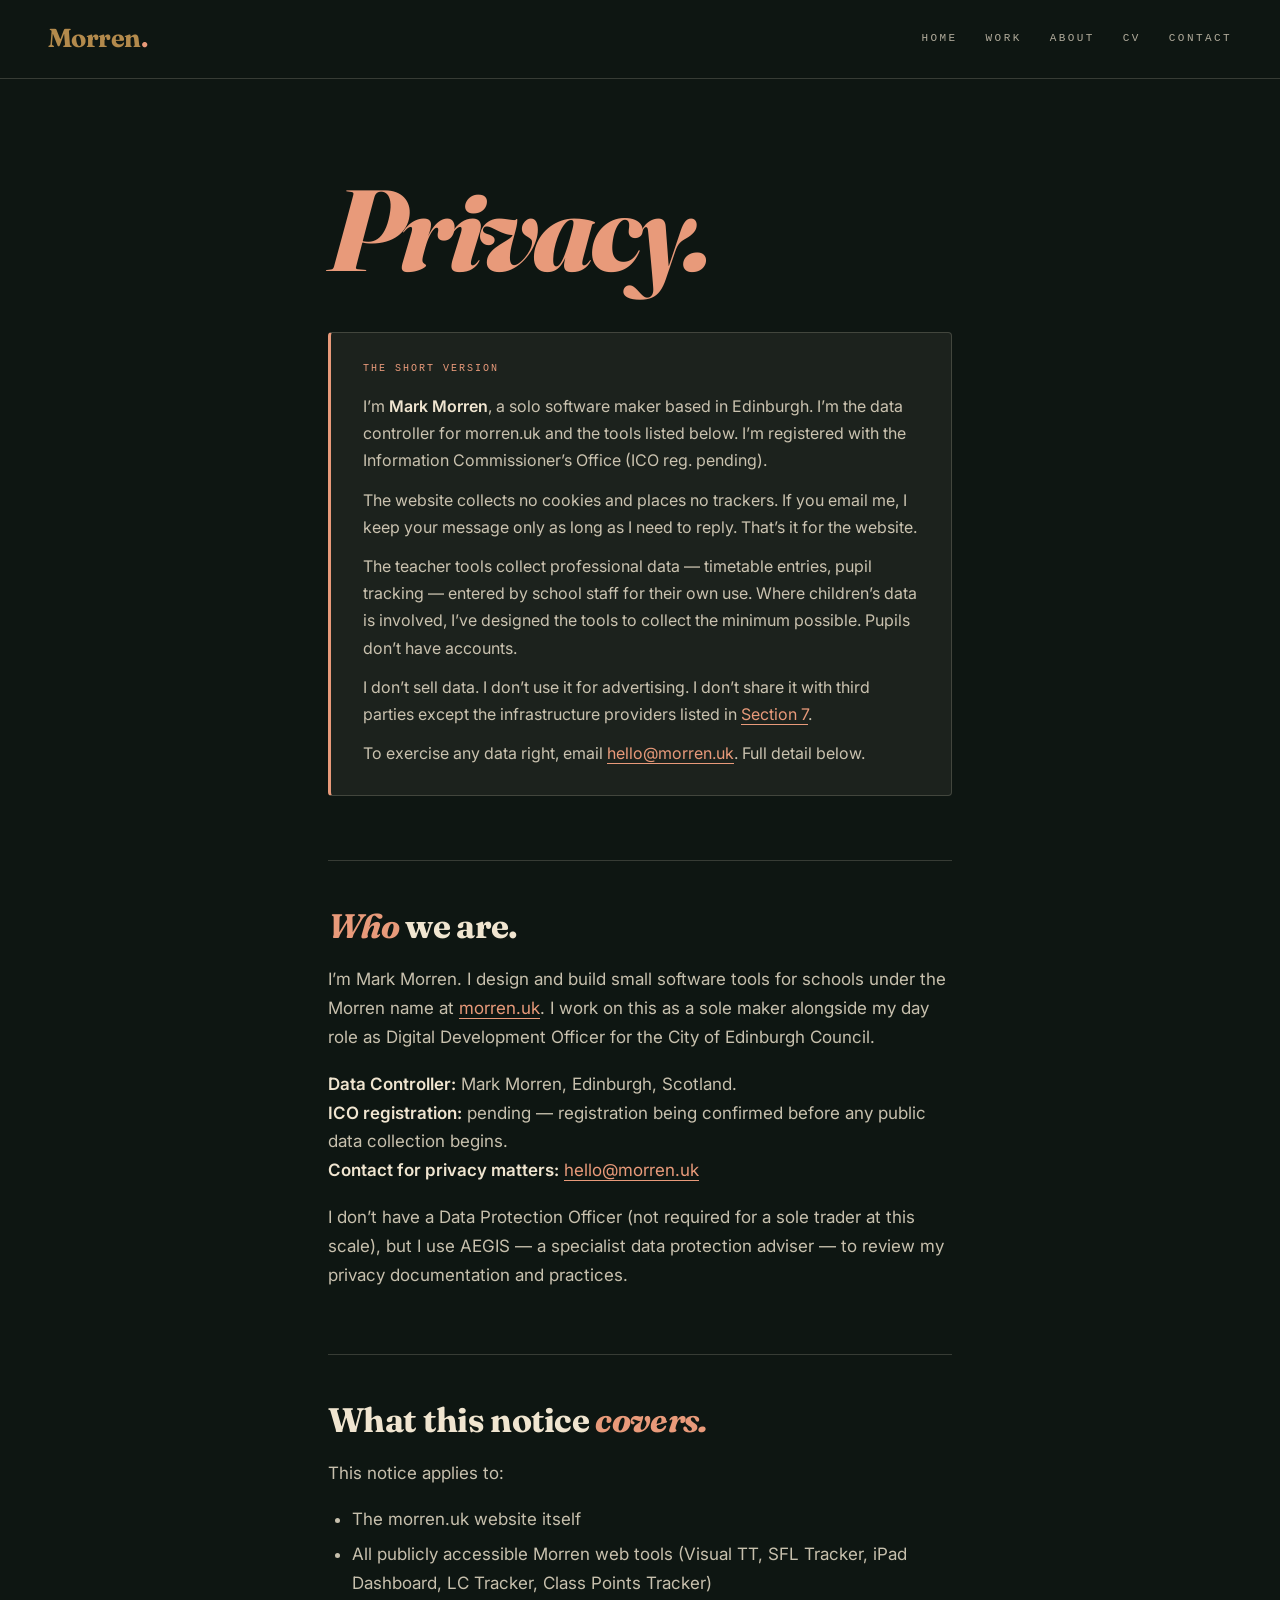
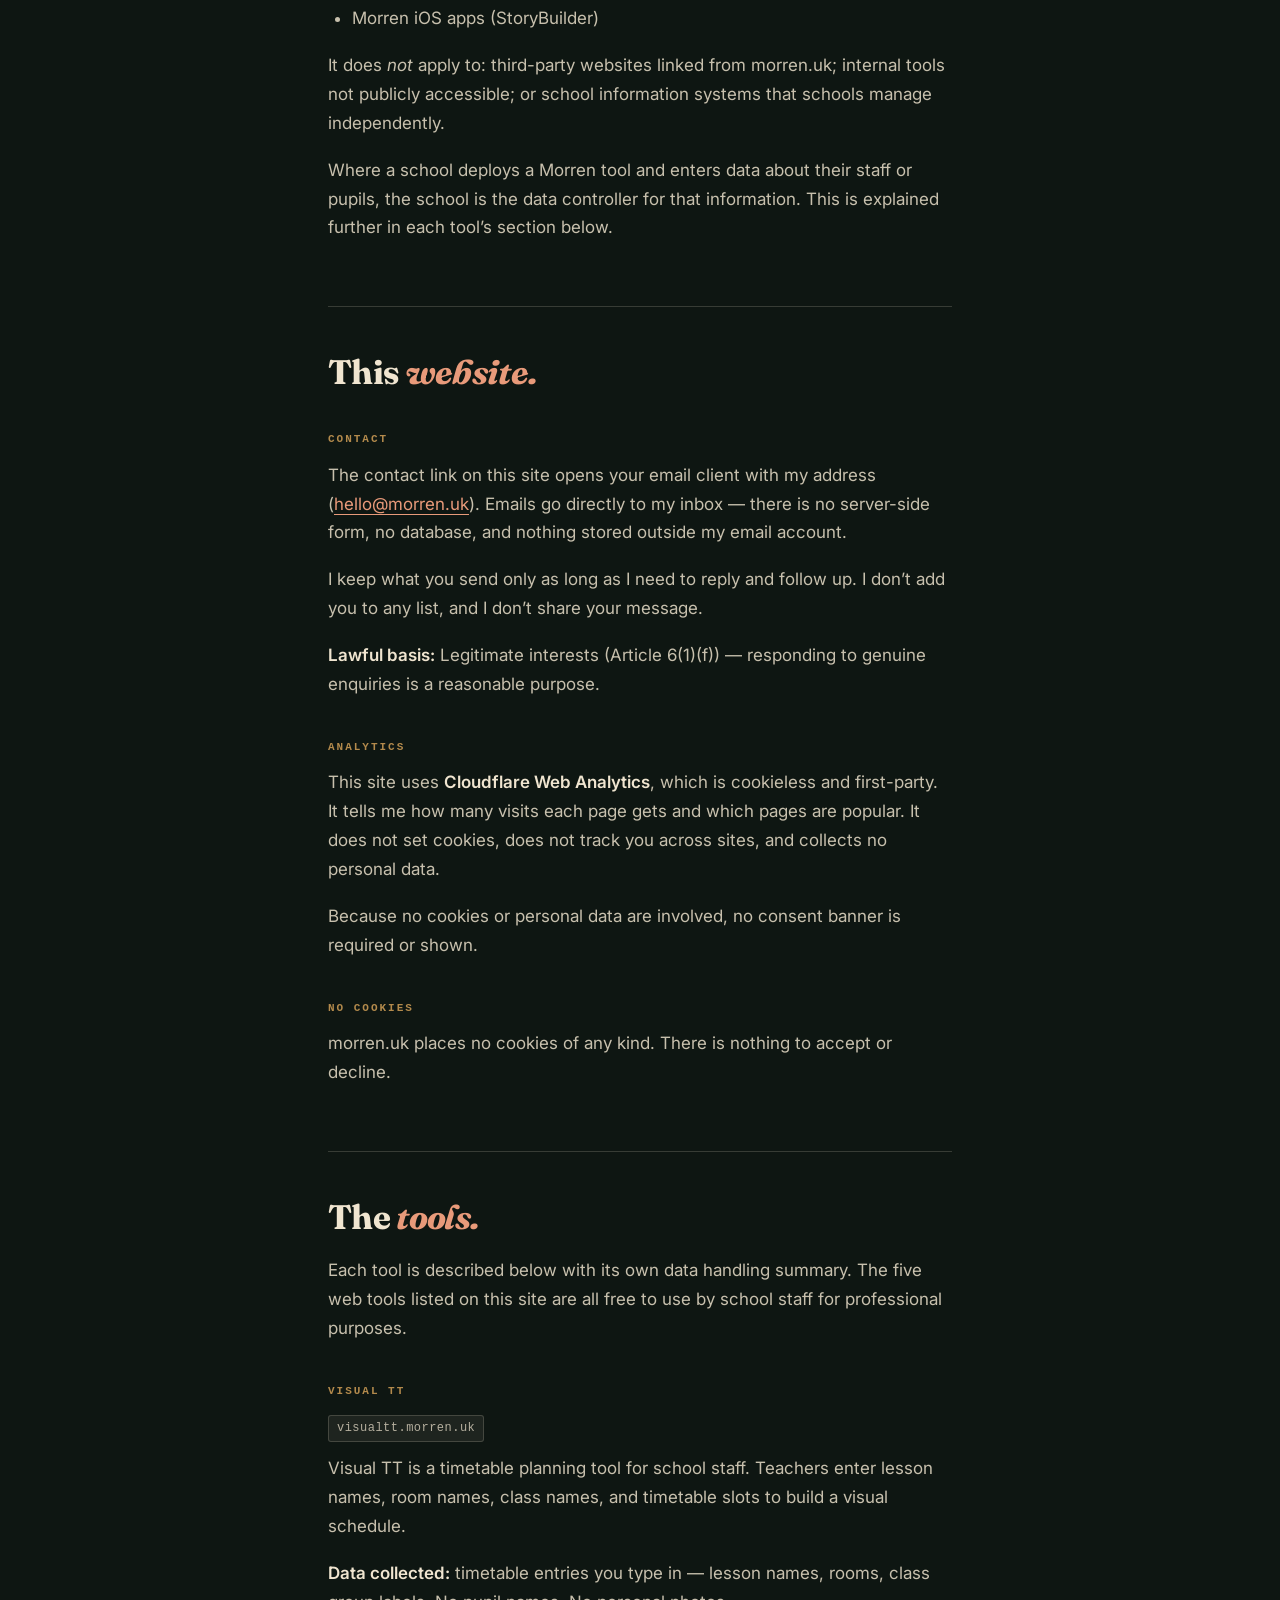
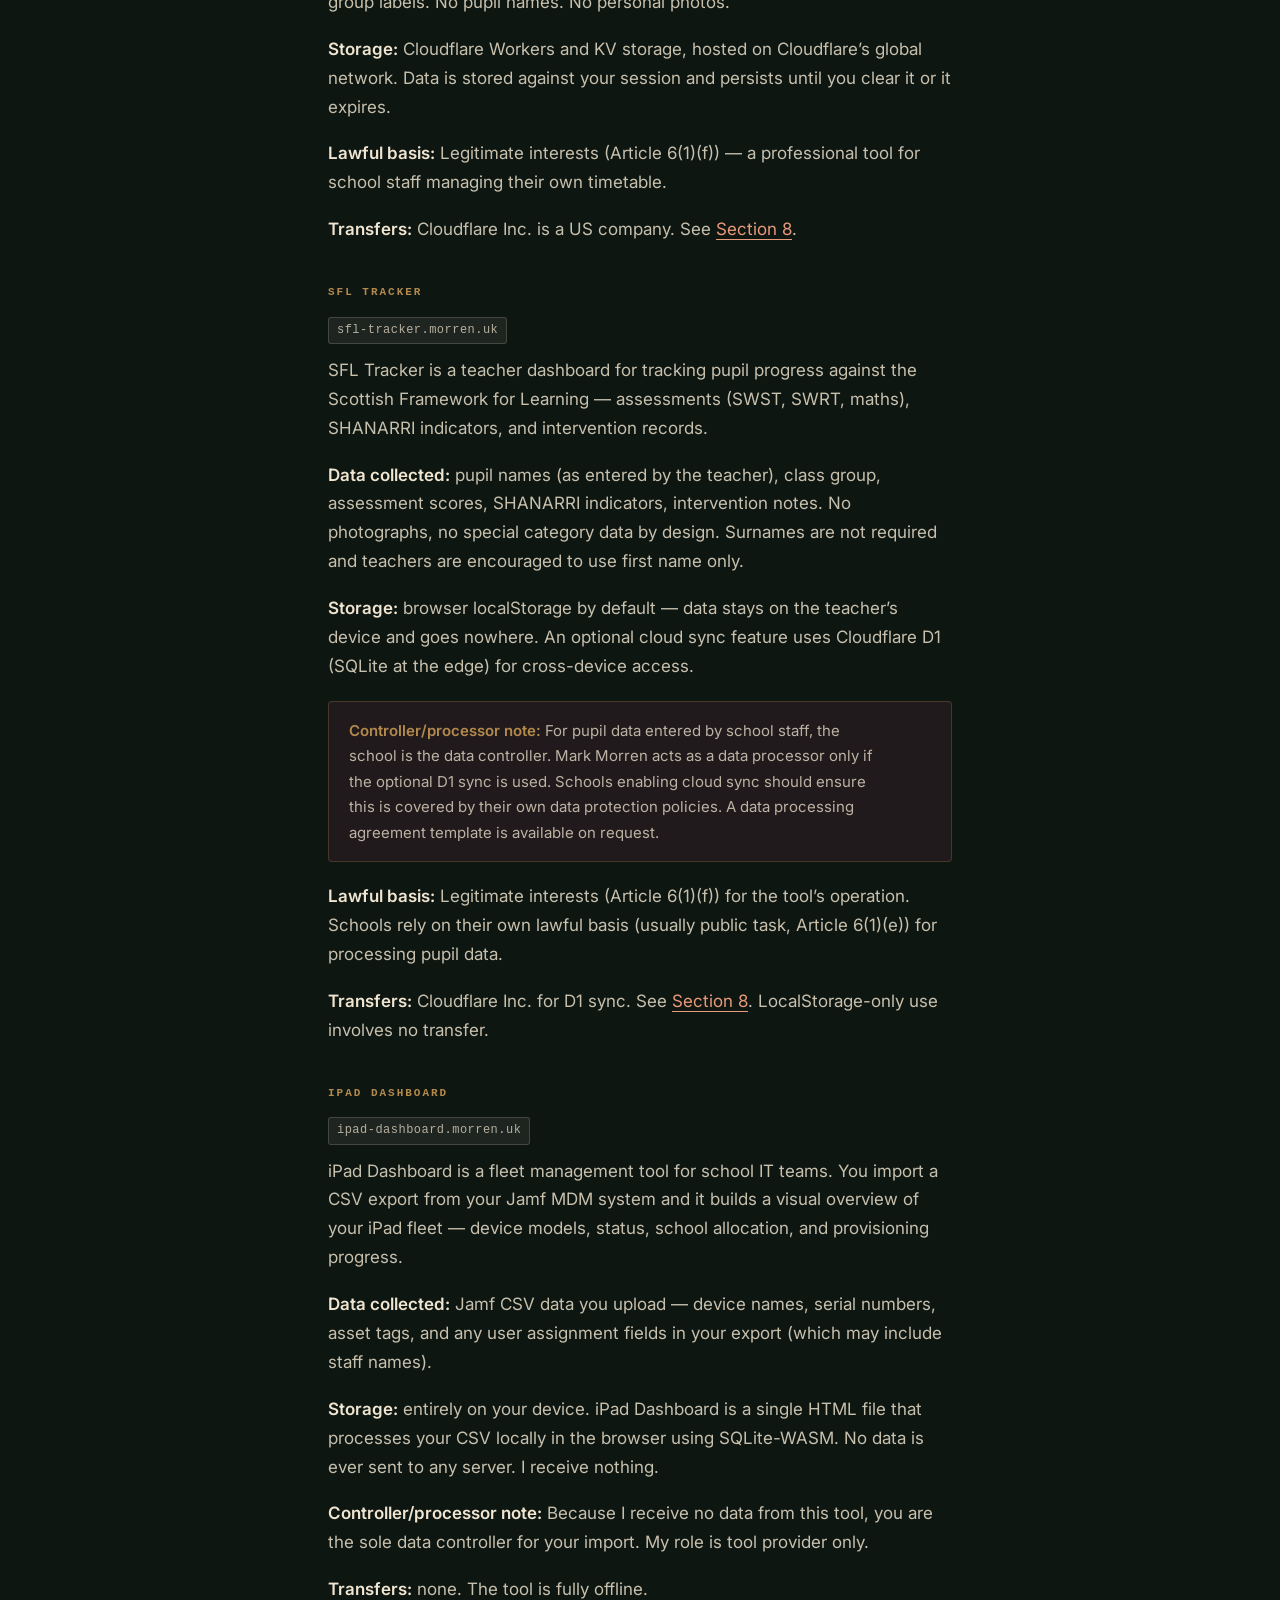
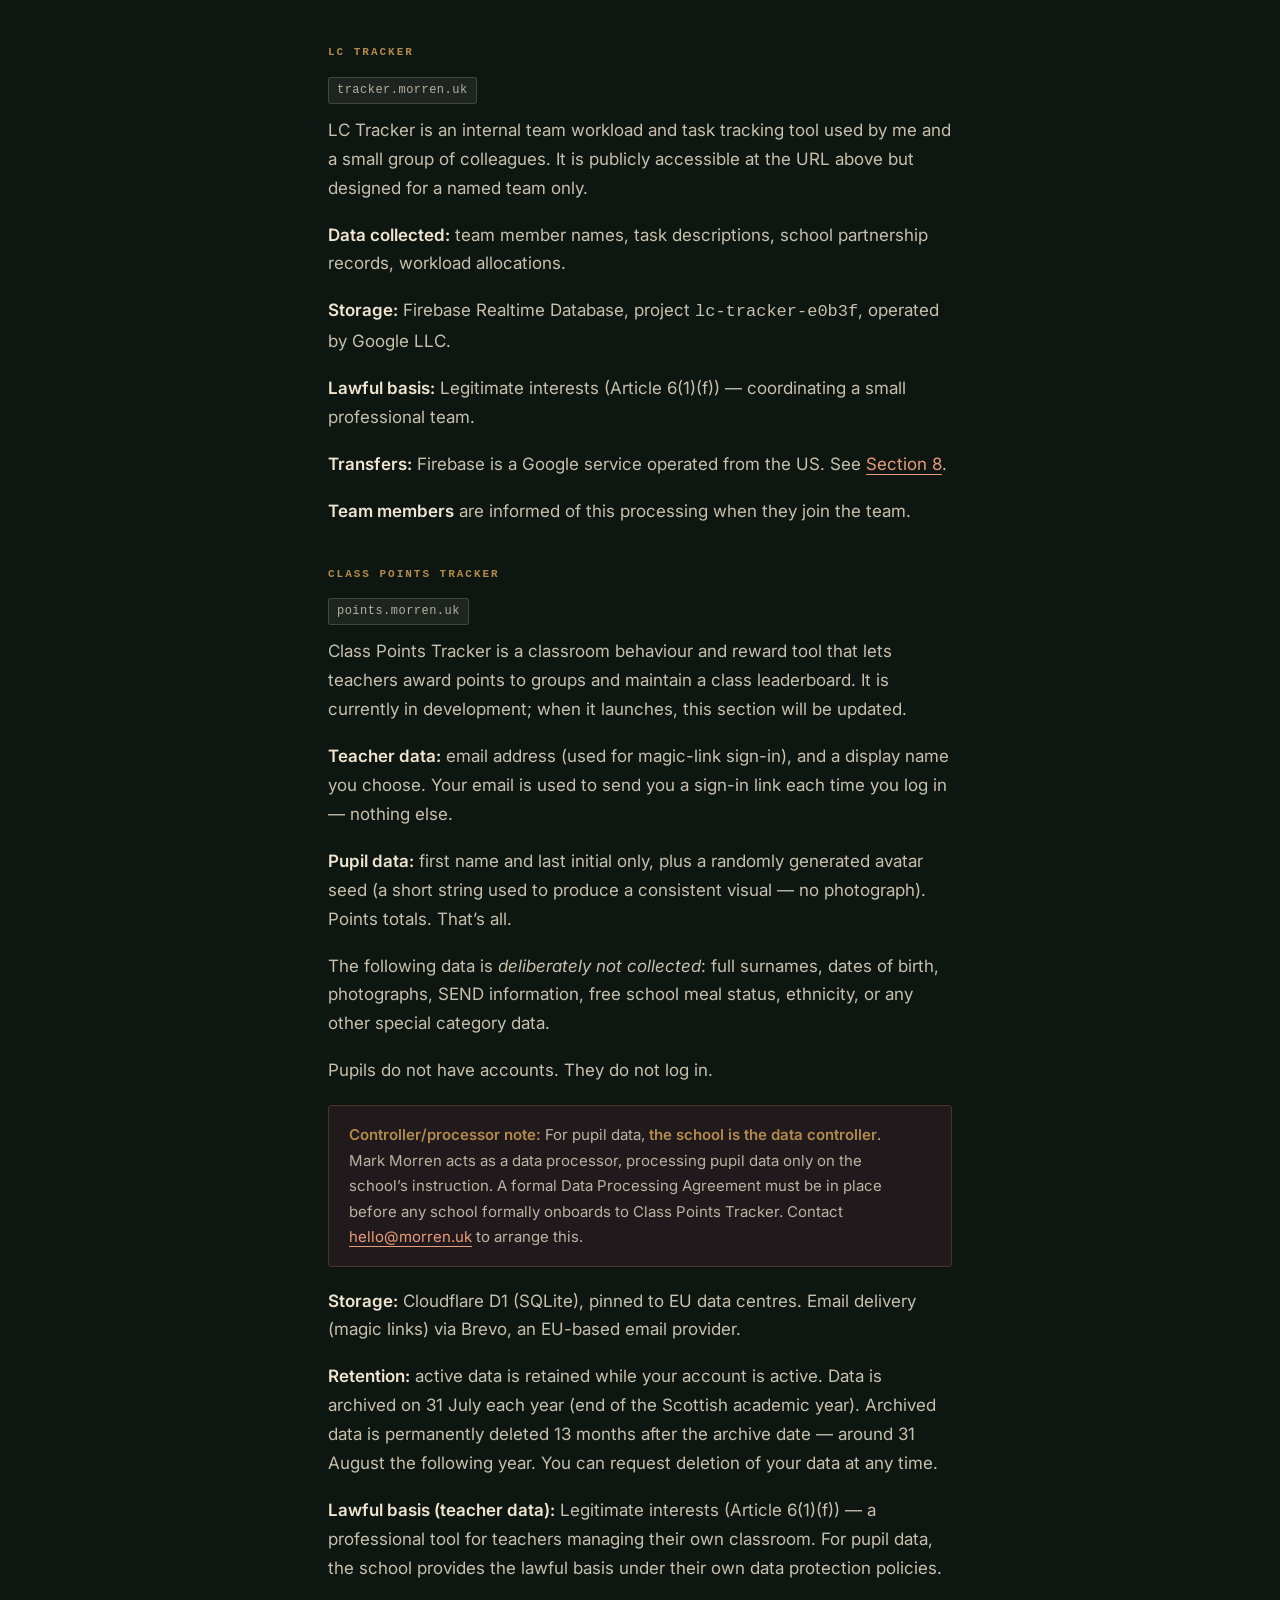
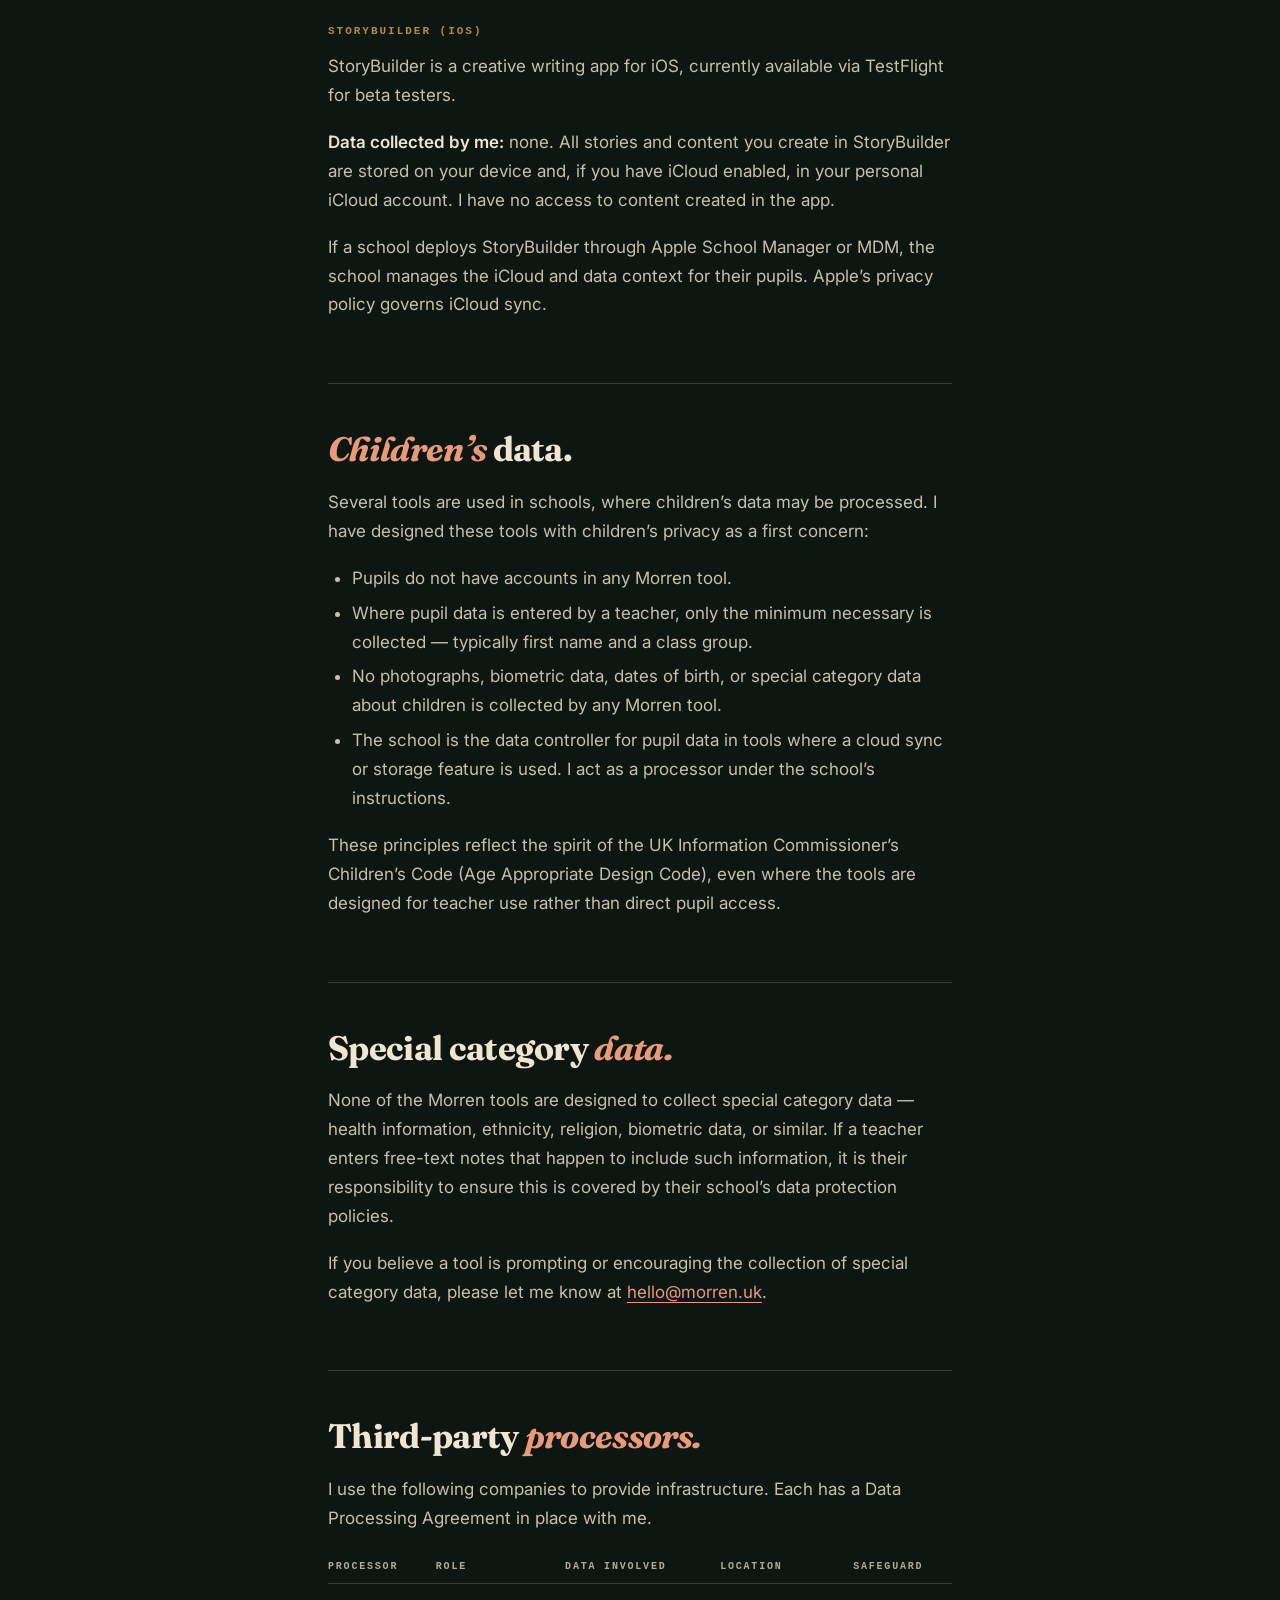
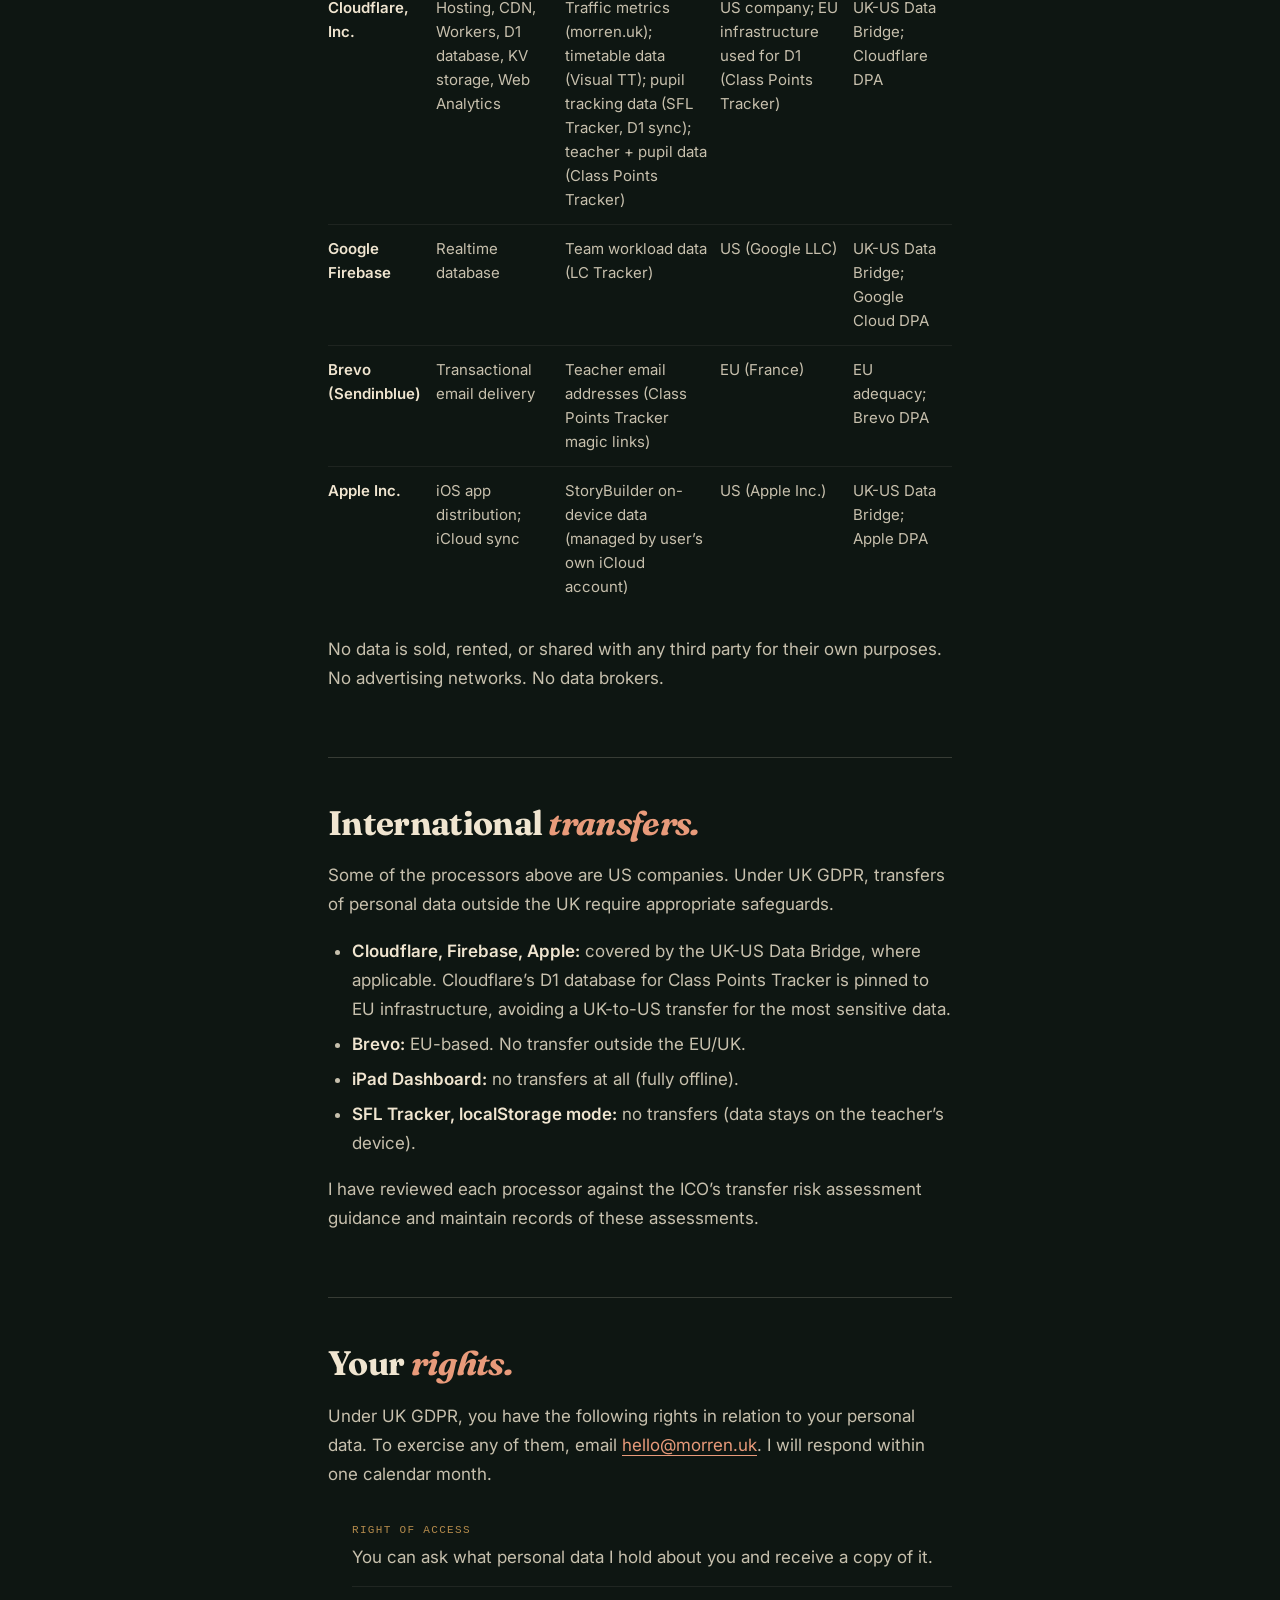
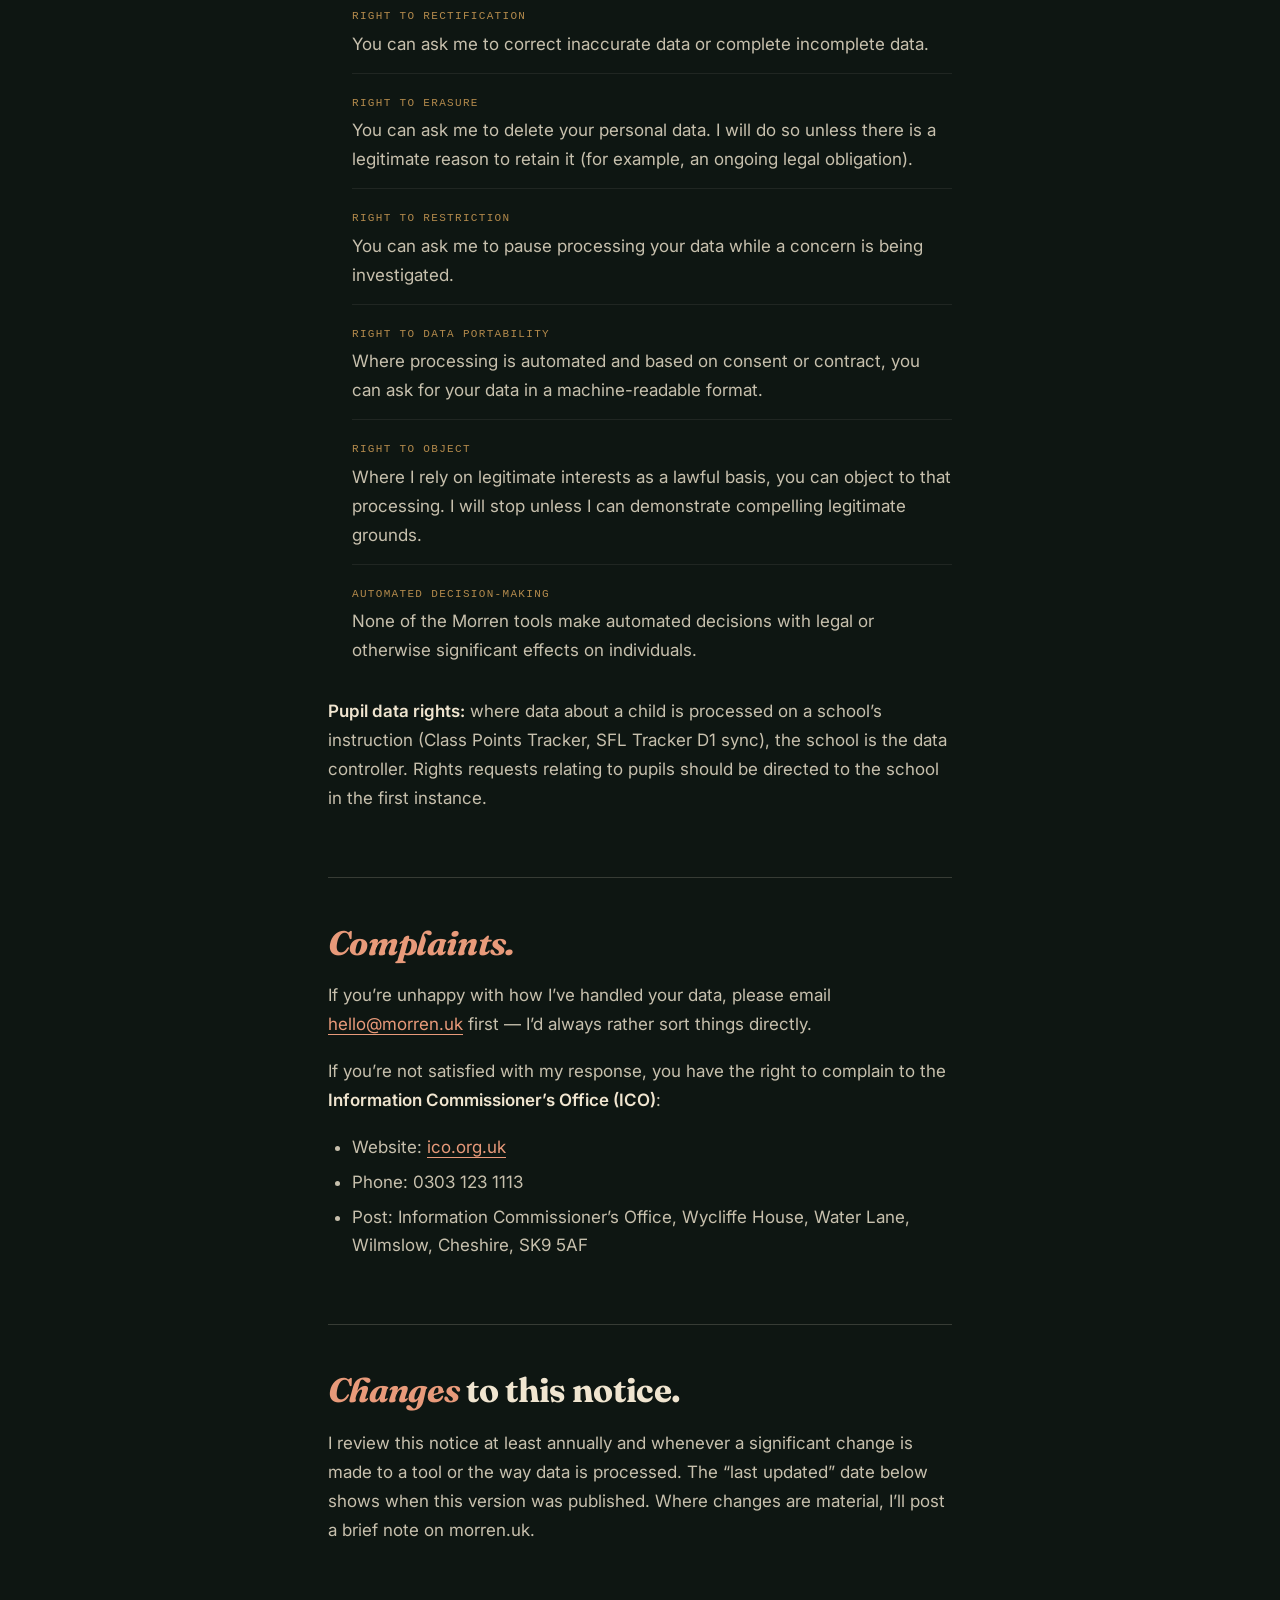
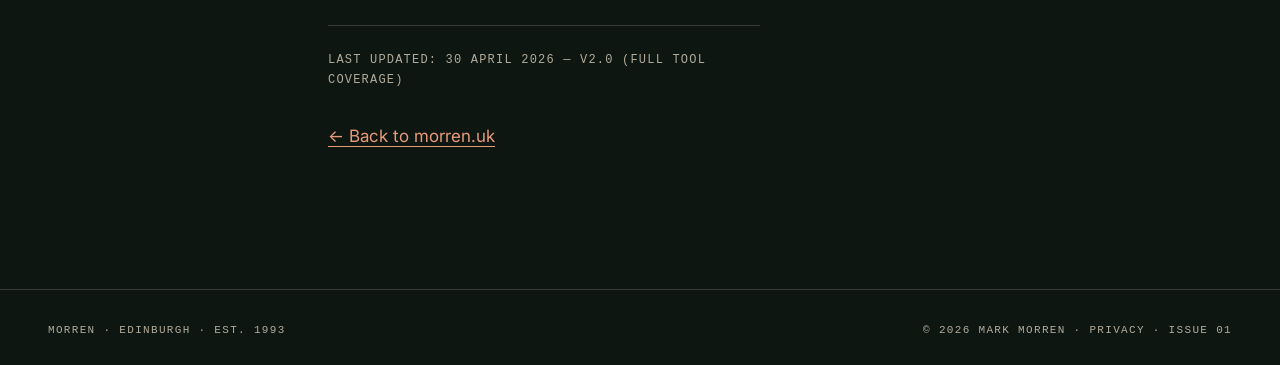
==== privacy.html @ e41c4b32 "Expand privacy notice to full UK GDPR-compliant policy covering all tools Replaces the four-paragrap" ====
<!DOCTYPE html>
<html lang="en-GB">
<head>
  <meta charset="UTF-8">
  <meta name="viewport" content="width=device-width, initial-scale=1">
  <title>Privacy &middot; Morren</title>
  <meta name="description" content="Privacy notice for morren.uk and all Morren tools. Plain English. No tracking. UK GDPR compliant.">
  <link rel="icon" type="image/svg+xml" href="/favicon.svg">
  <link rel="canonical" href="https://morren.uk/privacy">

  <link rel="preconnect" href="https://fonts.bunny.net" crossorigin>
  <link rel="stylesheet" href="https://fonts.bunny.net/css?family=fraunces:400,500,600,700,800,900,400i,500i,600i,700i,800i,900i&family=inter:400,500,600,700&family=jetbrains-mono:400,500&display=swap">
  <link rel="stylesheet" href="/styles.css">
  <style>
    .legal {
      max-width: 720px;
      margin: 0 auto;
      padding: 96px 48px 120px;
    }
    .legal h1 {
      font-family: var(--font-d);
      font-weight: 800;
      font-size: clamp(56px, 9vw, 120px);
      line-height: .95;
      letter-spacing: -.04em;
      margin: 0 0 48px;
      color: var(--paper);
      font-variation-settings: "opsz" 144, "wght" 800;
    }
    .legal h1 em { font-style: italic; color: var(--accent-br); font-weight: 500; }
    .legal h2 {
      font-family: var(--font-d);
      font-weight: 700;
      font-size: clamp(24px, 4vw, 34px);
      line-height: 1.05;
      letter-spacing: -.02em;
      margin: 64px 0 20px;
      color: var(--paper);
      font-variation-settings: "opsz" 48, "wght" 700;
      border-top: 1px solid var(--rule);
      padding-top: 48px;
    }
    .legal h2 em { font-style: italic; color: var(--accent-br); font-weight: 500; }
    .legal h3 {
      font-family: var(--font-m);
      font-size: 11px;
      letter-spacing: .18em;
      text-transform: uppercase;
      color: var(--brass);
      margin: 40px 0 12px;
      padding: 0;
    }
    .legal p {
      font-size: 17px;
      line-height: 1.7;
      color: rgba(240, 229, 208, .82);
      margin: 0 0 18px;
      max-width: 60ch;
    }
    .legal p a, .legal li a {
      color: var(--accent-br);
      text-decoration: none;
      border-bottom: 1px solid currentColor;
    }
    .legal ul {
      margin: 0 0 18px;
      padding-left: 24px;
      max-width: 60ch;
    }
    .legal li {
      font-size: 17px;
      line-height: 1.7;
      color: rgba(240, 229, 208, .82);
      margin: 0 0 6px;
    }
    .legal strong { color: var(--paper); font-weight: 600; }

    /* Short notice summary box */
    .short-notice {
      background: rgba(240, 229, 208, .06);
      border: 1px solid rgba(240, 229, 208, .18);
      border-left: 3px solid var(--accent-br);
      border-radius: 4px;
      padding: 28px 32px;
      margin: 0 0 64px;
    }
    .short-notice p {
      font-size: 16px;
      margin: 0 0 12px;
    }
    .short-notice p:last-child { margin: 0; }
    .short-notice .sn-label {
      font-family: var(--font-m);
      font-size: 10px;
      letter-spacing: .2em;
      text-transform: uppercase;
      color: var(--accent-br);
      margin: 0 0 16px;
      display: block;
    }

    /* Tool URL chip */
    .tool-url {
      font-family: var(--font-m);
      font-size: 12px;
      color: var(--paper-dim);
      letter-spacing: .04em;
      background: rgba(240, 229, 208, .07);
      border: 1px solid var(--rule);
      border-radius: 3px;
      padding: 3px 8px;
      display: inline-block;
      margin-bottom: 12px;
    }

    /* Data note — controller/processor split callout */
    .data-note {
      background: rgba(58, 31, 43, .45);
      border: 1px solid rgba(179, 138, 76, .25);
      border-radius: 4px;
      padding: 16px 20px;
      margin: 20px 0;
    }
    .data-note p {
      font-size: 15px;
      margin: 0;
      color: rgba(240, 229, 208, .75);
    }
    .data-note strong { color: var(--brass); }

    /* Processor table */
    .proc-table {
      width: 100%;
      border-collapse: collapse;
      font-size: 15px;
      margin: 0 0 24px;
    }
    .proc-table th {
      font-family: var(--font-m);
      font-size: 10px;
      letter-spacing: .18em;
      text-transform: uppercase;
      color: var(--paper-dim);
      text-align: left;
      padding: 8px 12px 8px 0;
      border-bottom: 1px solid var(--rule);
    }
    .proc-table td {
      padding: 12px 12px 12px 0;
      border-bottom: 1px solid rgba(240, 229, 208, .07);
      color: rgba(240, 229, 208, .82);
      vertical-align: top;
    }
    .proc-table tr:last-child td { border-bottom: none; }

    /* Section anchors */
    .legal [id] { scroll-margin-top: 72px; }

    /* Rights list */
    .rights-list { list-style: none; padding: 0; margin: 0 0 18px; }
    .rights-list li {
      padding: 14px 0;
      border-bottom: 1px solid rgba(240, 229, 208, .08);
    }
    .rights-list li:last-child { border-bottom: none; }
    .rights-list .right-name {
      font-family: var(--font-m);
      font-size: 11px;
      letter-spacing: .12em;
      text-transform: uppercase;
      color: var(--brass);
      display: block;
      margin-bottom: 4px;
    }

    .legal .meta {
      font-family: var(--font-m);
      font-size: 12px;
      color: var(--paper-dim);
      letter-spacing: .1em;
      text-transform: uppercase;
      margin-top: 80px;
      padding-top: 24px;
      border-top: 1px solid var(--rule);
    }
    .legal .back { margin-top: 32px; }
    @media (max-width: 720px) {
      .legal { padding: 56px 20px 72px; }
      .short-notice { padding: 20px; }
      .proc-table { font-size: 13px; }
    }
  </style>
</head>
<body>

  <div class="nav">
    <a href="/" class="wm">Morren<span>.</span></a>
    <nav class="nav-r">
      <a href="/#top">Home</a>
      <a href="/#work">Work</a>
      <a href="/#about">About</a>
      <a href="/#cv">CV</a>
      <a href="/#contact">Contact</a>
    </nav>
  </div>

  <main class="legal">
    <h1><em>Privacy.</em></h1>

    <!-- ===== SHORT NOTICE ===== -->
    <div class="short-notice" id="summary">
      <span class="sn-label">The short version</span>
      <p>I&rsquo;m <strong>Mark Morren</strong>, a solo software maker based in Edinburgh. I&rsquo;m the data controller for morren.uk and the tools listed below. I&rsquo;m registered with the Information Commissioner&rsquo;s Office (ICO reg. pending).</p>
      <p>The website collects no cookies and places no trackers. If you email me, I keep your message only as long as I need to reply. That&rsquo;s it for the website.</p>
      <p>The teacher tools collect professional data — timetable entries, pupil tracking — entered by school staff for their own use. Where children&rsquo;s data is involved, I&rsquo;ve designed the tools to collect the minimum possible. Pupils don&rsquo;t have accounts.</p>
      <p>I don&rsquo;t sell data. I don&rsquo;t use it for advertising. I don&rsquo;t share it with third parties except the infrastructure providers listed in <a href="#processors">Section&nbsp;7</a>.</p>
      <p>To exercise any data right, email <a href="mailto:hello@morren.uk">hello@morren.uk</a>. Full detail below.</p>
    </div>

    <!-- ===== SECTION 1: WHO WE ARE ===== -->
    <section id="who">
      <h2><em>Who</em> we are.</h2>
      <p>I&rsquo;m Mark Morren. I design and build small software tools for schools under the Morren name at <a href="https://morren.uk">morren.uk</a>. I work on this as a sole maker alongside my day role as Digital Development Officer for the City of Edinburgh Council.</p>
      <p><strong>Data Controller:</strong> Mark Morren, Edinburgh, Scotland.<br>
      <strong>ICO registration:</strong> pending &mdash; registration being confirmed before any public data collection begins.<br>
      <strong>Contact for privacy matters:</strong> <a href="mailto:hello@morren.uk">hello@morren.uk</a></p>
      <p>I don&rsquo;t have a Data Protection Officer (not required for a sole trader at this scale), but I use AEGIS &mdash; a specialist data protection adviser &mdash; to review my privacy documentation and practices.</p>
    </section>

    <!-- ===== SECTION 2: WHAT THIS COVERS ===== -->
    <section id="scope">
      <h2>What this notice <em>covers.</em></h2>
      <p>This notice applies to:</p>
      <ul>
        <li>The morren.uk website itself</li>
        <li>All publicly accessible Morren web tools (Visual TT, SFL Tracker, iPad Dashboard, LC Tracker, Class Points Tracker)</li>
        <li>Morren iOS apps (StoryBuilder)</li>
      </ul>
      <p>It does <em>not</em> apply to: third-party websites linked from morren.uk; internal tools not publicly accessible; or school information systems that schools manage independently.</p>
      <p>Where a school deploys a Morren tool and enters data about their staff or pupils, the school is the data controller for that information. This is explained further in each tool&rsquo;s section below.</p>
    </section>

    <!-- ===== SECTION 3: THIS WEBSITE ===== -->
    <section id="website">
      <h2>This <em>website.</em></h2>

      <h3>Contact</h3>
      <p>The contact link on this site opens your email client with my address (<a href="mailto:hello@morren.uk">hello@morren.uk</a>). Emails go directly to my inbox &mdash; there is no server-side form, no database, and nothing stored outside my email account.</p>
      <p>I keep what you send only as long as I need to reply and follow up. I don&rsquo;t add you to any list, and I don&rsquo;t share your message.</p>
      <p><strong>Lawful basis:</strong> Legitimate interests (Article 6(1)(f)) &mdash; responding to genuine enquiries is a reasonable purpose.</p>

      <h3>Analytics</h3>
      <p>This site uses <strong>Cloudflare Web Analytics</strong>, which is cookieless and first-party. It tells me how many visits each page gets and which pages are popular. It does not set cookies, does not track you across sites, and collects no personal data.</p>
      <p>Because no cookies or personal data are involved, no consent banner is required or shown.</p>

      <h3>No cookies</h3>
      <p>morren.uk places no cookies of any kind. There is nothing to accept or decline.</p>
    </section>

    <!-- ===== SECTION 4: THE TOOLS ===== -->
    <section id="tools">
      <h2>The <em>tools.</em></h2>
      <p>Each tool is described below with its own data handling summary. The five web tools listed on this site are all free to use by school staff for professional purposes.</p>

      <!-- VISUAL TT -->
      <h3 id="visual-tt">Visual TT</h3>
      <span class="tool-url">visualtt.morren.uk</span>
      <p>Visual TT is a timetable planning tool for school staff. Teachers enter lesson names, room names, class names, and timetable slots to build a visual schedule.</p>
      <p><strong>Data collected:</strong> timetable entries you type in &mdash; lesson names, rooms, class group labels. No pupil names. No personal photos.</p>
      <p><strong>Storage:</strong> Cloudflare Workers and KV storage, hosted on Cloudflare&rsquo;s global network. Data is stored against your session and persists until you clear it or it expires.</p>
      <p><strong>Lawful basis:</strong> Legitimate interests (Article 6(1)(f)) &mdash; a professional tool for school staff managing their own timetable.</p>
      <p><strong>Transfers:</strong> Cloudflare Inc. is a US company. See <a href="#transfers">Section&nbsp;8</a>.</p>

      <!-- SFL TRACKER -->
      <h3 id="sfl-tracker">SFL Tracker</h3>
      <span class="tool-url">sfl-tracker.morren.uk</span>
      <p>SFL Tracker is a teacher dashboard for tracking pupil progress against the Scottish Framework for Learning &mdash; assessments (SWST, SWRT, maths), SHANARRI indicators, and intervention records.</p>
      <p><strong>Data collected:</strong> pupil names (as entered by the teacher), class group, assessment scores, SHANARRI indicators, intervention notes. No photographs, no special category data by design. Surnames are not required and teachers are encouraged to use first name only.</p>
      <p><strong>Storage:</strong> browser localStorage by default &mdash; data stays on the teacher&rsquo;s device and goes nowhere. An optional cloud sync feature uses Cloudflare D1 (SQLite at the edge) for cross-device access.</p>

      <div class="data-note">
        <p><strong>Controller/processor note:</strong> For pupil data entered by school staff, the school is the data controller. Mark Morren acts as a data processor only if the optional D1 sync is used. Schools enabling cloud sync should ensure this is covered by their own data protection policies. A data processing agreement template is available on request.</p>
      </div>

      <p><strong>Lawful basis:</strong> Legitimate interests (Article 6(1)(f)) for the tool&rsquo;s operation. Schools rely on their own lawful basis (usually public task, Article 6(1)(e)) for processing pupil data.</p>
      <p><strong>Transfers:</strong> Cloudflare Inc. for D1 sync. See <a href="#transfers">Section&nbsp;8</a>. LocalStorage-only use involves no transfer.</p>

      <!-- IPAD DASHBOARD -->
      <h3 id="ipad-dashboard">iPad Dashboard</h3>
      <span class="tool-url">ipad-dashboard.morren.uk</span>
      <p>iPad Dashboard is a fleet management tool for school IT teams. You import a CSV export from your Jamf MDM system and it builds a visual overview of your iPad fleet &mdash; device models, status, school allocation, and provisioning progress.</p>
      <p><strong>Data collected:</strong> Jamf CSV data you upload &mdash; device names, serial numbers, asset tags, and any user assignment fields in your export (which may include staff names).</p>
      <p><strong>Storage:</strong> entirely on your device. iPad Dashboard is a single HTML file that processes your CSV locally in the browser using SQLite-WASM. No data is ever sent to any server. I receive nothing.</p>
      <p><strong>Controller/processor note:</strong> Because I receive no data from this tool, you are the sole data controller for your import. My role is tool provider only.</p>
      <p><strong>Transfers:</strong> none. The tool is fully offline.</p>

      <!-- LC TRACKER -->
      <h3 id="lc-tracker">LC Tracker</h3>
      <span class="tool-url">tracker.morren.uk</span>
      <p>LC Tracker is an internal team workload and task tracking tool used by me and a small group of colleagues. It is publicly accessible at the URL above but designed for a named team only.</p>
      <p><strong>Data collected:</strong> team member names, task descriptions, school partnership records, workload allocations.</p>
      <p><strong>Storage:</strong> Firebase Realtime Database, project <code>lc-tracker-e0b3f</code>, operated by Google LLC.</p>
      <p><strong>Lawful basis:</strong> Legitimate interests (Article 6(1)(f)) &mdash; coordinating a small professional team.</p>
      <p><strong>Transfers:</strong> Firebase is a Google service operated from the US. See <a href="#transfers">Section&nbsp;8</a>.</p>
      <p><strong>Team members</strong> are informed of this processing when they join the team.</p>

      <!-- CLASS POINTS TRACKER -->
      <h3 id="class-points-tracker">Class Points Tracker</h3>
      <span class="tool-url">points.morren.uk</span>
      <p>Class Points Tracker is a classroom behaviour and reward tool that lets teachers award points to groups and maintain a class leaderboard. It is currently in development; when it launches, this section will be updated.</p>

      <p><strong>Teacher data:</strong> email address (used for magic-link sign-in), and a display name you choose. Your email is used to send you a sign-in link each time you log in &mdash; nothing else.</p>

      <p><strong>Pupil data:</strong> first name and last initial only, plus a randomly generated avatar seed (a short string used to produce a consistent visual &mdash; no photograph). Points totals. That&rsquo;s all.</p>
      <p>The following data is <em>deliberately not collected</em>: full surnames, dates of birth, photographs, SEND information, free school meal status, ethnicity, or any other special category data.</p>
      <p>Pupils do not have accounts. They do not log in.</p>

      <div class="data-note">
        <p><strong>Controller/processor note:</strong> For pupil data, <strong>the school is the data controller</strong>. Mark Morren acts as a data processor, processing pupil data only on the school&rsquo;s instruction. A formal Data Processing Agreement must be in place before any school formally onboards to Class Points Tracker. Contact <a href="mailto:hello@morren.uk">hello@morren.uk</a> to arrange this.</p>
      </div>

      <p><strong>Storage:</strong> Cloudflare D1 (SQLite), pinned to EU data centres. Email delivery (magic links) via Brevo, an EU-based email provider.</p>
      <p><strong>Retention:</strong> active data is retained while your account is active. Data is archived on 31 July each year (end of the Scottish academic year). Archived data is permanently deleted 13 months after the archive date &mdash; around 31 August the following year. You can request deletion of your data at any time.</p>
      <p><strong>Lawful basis (teacher data):</strong> Legitimate interests (Article 6(1)(f)) &mdash; a professional tool for teachers managing their own classroom. For pupil data, the school provides the lawful basis under their own data protection policies.</p>

      <!-- STORYBUILDER -->
      <h3 id="storybuilder">StoryBuilder (iOS)</h3>
      <p>StoryBuilder is a creative writing app for iOS, currently available via TestFlight for beta testers.</p>
      <p><strong>Data collected by me:</strong> none. All stories and content you create in StoryBuilder are stored on your device and, if you have iCloud enabled, in your personal iCloud account. I have no access to content created in the app.</p>
      <p>If a school deploys StoryBuilder through Apple School Manager or MDM, the school manages the iCloud and data context for their pupils. Apple&rsquo;s privacy policy governs iCloud sync.</p>
    </section>

    <!-- ===== SECTION 5: CHILDREN'S DATA ===== -->
    <section id="children">
      <h2><em>Children&rsquo;s</em> data.</h2>
      <p>Several tools are used in schools, where children&rsquo;s data may be processed. I have designed these tools with children&rsquo;s privacy as a first concern:</p>
      <ul>
        <li>Pupils do not have accounts in any Morren tool.</li>
        <li>Where pupil data is entered by a teacher, only the minimum necessary is collected &mdash; typically first name and a class group.</li>
        <li>No photographs, biometric data, dates of birth, or special category data about children is collected by any Morren tool.</li>
        <li>The school is the data controller for pupil data in tools where a cloud sync or storage feature is used. I act as a processor under the school&rsquo;s instructions.</li>
      </ul>
      <p>These principles reflect the spirit of the UK Information Commissioner&rsquo;s Children&rsquo;s Code (Age Appropriate Design Code), even where the tools are designed for teacher use rather than direct pupil access.</p>
    </section>

    <!-- ===== SECTION 6: SPECIAL CATEGORY DATA ===== -->
    <section id="special-categories">
      <h2>Special category <em>data.</em></h2>
      <p>None of the Morren tools are designed to collect special category data &mdash; health information, ethnicity, religion, biometric data, or similar. If a teacher enters free-text notes that happen to include such information, it is their responsibility to ensure this is covered by their school&rsquo;s data protection policies.</p>
      <p>If you believe a tool is prompting or encouraging the collection of special category data, please let me know at <a href="mailto:hello@morren.uk">hello@morren.uk</a>.</p>
    </section>

    <!-- ===== SECTION 7: THIRD-PARTY PROCESSORS ===== -->
    <section id="processors">
      <h2>Third-party <em>processors.</em></h2>
      <p>I use the following companies to provide infrastructure. Each has a Data Processing Agreement in place with me.</p>

      <table class="proc-table">
        <thead>
          <tr>
            <th>Processor</th>
            <th>Role</th>
            <th>Data involved</th>
            <th>Location</th>
            <th>Safeguard</th>
          </tr>
        </thead>
        <tbody>
          <tr>
            <td><strong>Cloudflare, Inc.</strong></td>
            <td>Hosting, CDN, Workers, D1 database, KV storage, Web Analytics</td>
            <td>Traffic metrics (morren.uk); timetable data (Visual TT); pupil tracking data (SFL Tracker, D1 sync); teacher + pupil data (Class Points Tracker)</td>
            <td>US company; EU infrastructure used for D1 (Class Points Tracker)</td>
            <td>UK-US Data Bridge; Cloudflare DPA</td>
          </tr>
          <tr>
            <td><strong>Google Firebase</strong></td>
            <td>Realtime database</td>
            <td>Team workload data (LC Tracker)</td>
            <td>US (Google LLC)</td>
            <td>UK-US Data Bridge; Google Cloud DPA</td>
          </tr>
          <tr>
            <td><strong>Brevo (Sendinblue)</strong></td>
            <td>Transactional email delivery</td>
            <td>Teacher email addresses (Class Points Tracker magic links)</td>
            <td>EU (France)</td>
            <td>EU adequacy; Brevo DPA</td>
          </tr>
          <tr>
            <td><strong>Apple Inc.</strong></td>
            <td>iOS app distribution; iCloud sync</td>
            <td>StoryBuilder on-device data (managed by user&rsquo;s own iCloud account)</td>
            <td>US (Apple Inc.)</td>
            <td>UK-US Data Bridge; Apple DPA</td>
          </tr>
        </tbody>
      </table>

      <p>No data is sold, rented, or shared with any third party for their own purposes. No advertising networks. No data brokers.</p>
    </section>

    <!-- ===== SECTION 8: INTERNATIONAL TRANSFERS ===== -->
    <section id="transfers">
      <h2>International <em>transfers.</em></h2>
      <p>Some of the processors above are US companies. Under UK GDPR, transfers of personal data outside the UK require appropriate safeguards.</p>
      <ul>
        <li><strong>Cloudflare, Firebase, Apple:</strong> covered by the UK-US Data Bridge, where applicable. Cloudflare&rsquo;s D1 database for Class Points Tracker is pinned to EU infrastructure, avoiding a UK-to-US transfer for the most sensitive data.</li>
        <li><strong>Brevo:</strong> EU-based. No transfer outside the EU/UK.</li>
        <li><strong>iPad Dashboard:</strong> no transfers at all (fully offline).</li>
        <li><strong>SFL Tracker, localStorage mode:</strong> no transfers (data stays on the teacher&rsquo;s device).</li>
      </ul>
      <p>I have reviewed each processor against the ICO&rsquo;s transfer risk assessment guidance and maintain records of these assessments.</p>
    </section>

    <!-- ===== SECTION 9: YOUR RIGHTS ===== -->
    <section id="rights">
      <h2>Your <em>rights.</em></h2>
      <p>Under UK GDPR, you have the following rights in relation to your personal data. To exercise any of them, email <a href="mailto:hello@morren.uk">hello@morren.uk</a>. I will respond within one calendar month.</p>

      <ul class="rights-list">
        <li>
          <span class="right-name">Right of access</span>
          You can ask what personal data I hold about you and receive a copy of it.
        </li>
        <li>
          <span class="right-name">Right to rectification</span>
          You can ask me to correct inaccurate data or complete incomplete data.
        </li>
        <li>
          <span class="right-name">Right to erasure</span>
          You can ask me to delete your personal data. I will do so unless there is a legitimate reason to retain it (for example, an ongoing legal obligation).
        </li>
        <li>
          <span class="right-name">Right to restriction</span>
          You can ask me to pause processing your data while a concern is being investigated.
        </li>
        <li>
          <span class="right-name">Right to data portability</span>
          Where processing is automated and based on consent or contract, you can ask for your data in a machine-readable format.
        </li>
        <li>
          <span class="right-name">Right to object</span>
          Where I rely on legitimate interests as a lawful basis, you can object to that processing. I will stop unless I can demonstrate compelling legitimate grounds.
        </li>
        <li>
          <span class="right-name">Automated decision-making</span>
          None of the Morren tools make automated decisions with legal or otherwise significant effects on individuals.
        </li>
      </ul>

      <p><strong>Pupil data rights:</strong> where data about a child is processed on a school&rsquo;s instruction (Class Points Tracker, SFL Tracker D1 sync), the school is the data controller. Rights requests relating to pupils should be directed to the school in the first instance.</p>
    </section>

    <!-- ===== SECTION 10: COMPLAINTS ===== -->
    <section id="complaints">
      <h2><em>Complaints.</em></h2>
      <p>If you&rsquo;re unhappy with how I&rsquo;ve handled your data, please email <a href="mailto:hello@morren.uk">hello@morren.uk</a> first &mdash; I&rsquo;d always rather sort things directly.</p>
      <p>If you&rsquo;re not satisfied with my response, you have the right to complain to the <strong>Information Commissioner&rsquo;s Office (ICO)</strong>:</p>
      <ul>
        <li>Website: <a href="https://ico.org.uk">ico.org.uk</a></li>
        <li>Phone: 0303&nbsp;123&nbsp;1113</li>
        <li>Post: Information Commissioner&rsquo;s Office, Wycliffe House, Water Lane, Wilmslow, Cheshire, SK9 5AF</li>
      </ul>
    </section>

    <!-- ===== SECTION 11: CHANGES ===== -->
    <section id="changes">
      <h2><em>Changes</em> to this notice.</h2>
      <p>I review this notice at least annually and whenever a significant change is made to a tool or the way data is processed. The &ldquo;last updated&rdquo; date below shows when this version was published. Where changes are material, I&rsquo;ll post a brief note on morren.uk.</p>
    </section>

    <p class="meta">Last updated: 30 April 2026 &mdash; v2.0 (full tool coverage)</p>
    <p class="back"><a href="/">&larr; Back to morren.uk</a></p>
  </main>

  <footer>
    <div>Morren &middot; Edinburgh &middot; Est. 1993</div>
    <div>&copy; 2026 Mark Morren &middot; <a href="/privacy">Privacy</a> &middot; Issue 01</div>
  </footer>

</body>
</html>
---- styles.css ----
/* ==========================================================================
   Morren — morren.uk
   Port of the "Big Scottish" prototype. No inline scripts (CSP).
   ========================================================================== */

:root {
  --bg: #0E1612;
  --bg-warm: #F4EBD4;
  --ink: #0E1612;
  --paper: #F0E5D0;
  --paper-dim: rgba(240, 229, 208, .72);
  --rule: rgba(240, 229, 208, .18);
  --accent: #B8562F;
  --accent-br: #E89A7A;
  --plum: #3A1F2B;
  --bottle: #1F3B2E;
  --brass: #B38A4C;
  --font-d: "Fraunces", Georgia, serif;
  --font-b: "Inter", system-ui, sans-serif;
  --font-m: "JetBrains Mono", ui-monospace, Menlo, monospace;
}

*, *::before, *::after { box-sizing: border-box; }

html, body {
  margin: 0;
  background: var(--bg);
  color: var(--paper);
  font-family: var(--font-b);
  font-size: 17px;
  line-height: 1.6;
  -webkit-font-smoothing: antialiased;
  -moz-osx-font-smoothing: grayscale;
  scroll-behavior: smooth;
}

img { max-width: 100%; display: block; }
a { color: inherit; }

/* ============ NAV ============ */
.nav {
  position: sticky;
  top: 0;
  z-index: 50;
  display: flex;
  justify-content: space-between;
  align-items: center;
  padding: 18px 48px;
  background: var(--bg);
  border-bottom: 1px solid var(--rule);
}
.wm {
  font-family: var(--font-d);
  font-weight: 700;
  font-size: 26px;
  letter-spacing: -.02em;
  color: var(--brass);
  text-decoration: none;
  font-variation-settings: "opsz" 48;
}
.wm span { color: var(--accent-br); }
.nav-r {
  display: flex;
  gap: 28px;
  font-family: var(--font-m);
  font-size: 11px;
  letter-spacing: .22em;
  text-transform: uppercase;
  color: var(--paper-dim);
}
.nav-r a {
  color: inherit;
  text-decoration: none;
  padding: 4px 0;
  border-bottom: 1px solid transparent;
  transition: color .2s, border-color .2s;
}
.nav-r a:hover { color: var(--brass); }
.nav-r a.on { color: var(--brass); border-color: var(--brass); }

@media (max-width: 720px) {
  .nav { padding: 14px 20px; }
  .nav-r { gap: 14px; font-size: 10px; letter-spacing: .14em; }
  .nav-r a:nth-child(4) { display: none; } /* hide CV on small screens */
}

/* ============ HOME ============ */
.home {
  padding: 72px 48px 96px;
  position: relative;
  overflow: hidden;
  border-bottom: 1px solid var(--rule);
}
.tag {
  font-family: var(--font-m);
  font-size: 12px;
  letter-spacing: .3em;
  text-transform: uppercase;
  color: var(--brass);
  margin: 0 0 32px;
}
.tag::before { content: "❋ "; color: var(--accent); }

.h1 {
  font-family: var(--font-d);
  font-weight: 900;
  font-size: clamp(56px, 11vw, 176px);
  line-height: .86;
  letter-spacing: -.045em;
  margin: 0;
  font-variation-settings: "opsz" 144, "wght" 900;
}
.h1 .l1 { display: block; }
.h1 .l2 { display: block; color: rgba(240, 229, 208, .32); }
.h1 .l3 {
  display: block;
  font-style: italic;
  color: var(--accent-br);
  font-weight: 500;
  font-variation-settings: "opsz" 144, "wght" 500;
  letter-spacing: -.035em;
}
.h1 .fl { color: var(--accent); }

.home .sub {
  display: grid;
  grid-template-columns: 1fr 1fr;
  gap: 64px;
  margin-top: 56px;
  padding-top: 28px;
  border-top: 1px solid var(--rule);
}
.home .sub p {
  font-size: 19px;
  line-height: 1.55;
  color: rgba(240, 229, 208, .82);
  margin: 0;
  max-width: 44ch;
}
.home .sub p b { color: var(--paper); font-weight: 500; }
.home .sub p em { color: var(--accent-br); font-style: italic; }
.home .sub .right {
  font-family: var(--font-m);
  font-size: 12px;
  color: var(--paper-dim);
  text-align: right;
  line-height: 1.9;
  letter-spacing: .04em;
}
.home .sub .right b { color: var(--brass); font-weight: 400; }

.home .live {
  margin-top: 36px;
  display: inline-flex;
  align-items: center;
  gap: 10px;
  font-family: var(--font-m);
  font-size: 12px;
  color: var(--accent-br);
  letter-spacing: .14em;
  text-transform: uppercase;
  padding: 10px 18px;
  border: 1px solid var(--accent);
  border-radius: 2px;
  background: rgba(184, 86, 47, .08);
}
.home .live::before {
  content: "";
  width: 8px;
  height: 8px;
  border-radius: 50%;
  background: var(--accent-br);
  box-shadow: 0 0 0 3px rgba(232, 154, 122, .3);
  animation: pulse 2s infinite;
}
@keyframes pulse {
  0%, 100% { box-shadow: 0 0 0 3px rgba(232, 154, 122, .3); }
  50% { box-shadow: 0 0 0 7px rgba(232, 154, 122, .08); }
}
@media (max-width: 860px) {
  .home { padding: 56px 20px 72px; }
  .home .sub { grid-template-columns: 1fr; gap: 32px; }
  .home .sub .right { text-align: left; }
}

/* ============ ABOUT ============ */
.about {
  padding: 88px 48px;
  background: var(--plum);
  border-bottom: 1px solid rgba(255, 255, 255, .06);
}
.about h2 {
  font-family: var(--font-d);
  font-weight: 800;
  font-size: clamp(44px, 8vw, 104px);
  line-height: .95;
  letter-spacing: -.032em;
  margin: 0 0 28px;
  color: var(--paper);
  font-variation-settings: "opsz" 144, "wght" 800;
  max-width: 16ch;
}
.about h2 em { font-style: italic; color: var(--accent-br); font-weight: 500; }

.about-grid {
  display: grid;
  grid-template-columns: 1fr 1fr;
  gap: 56px;
  margin-top: 40px;
}
.about-grid > p {
  font-family: var(--font-d);
  font-style: italic;
  font-size: 22px;
  line-height: 1.4;
  color: rgba(240, 229, 208, .78);
  margin: 0 0 16px;
  max-width: 38ch;
  font-variation-settings: "opsz" 48;
}
.about .col2 {
  font-family: var(--font-b);
  font-style: normal;
  font-size: 16px;
  line-height: 1.65;
  color: rgba(240, 229, 208, .78);
}
.about .col2 p {
  font-family: inherit;
  font-style: normal;
  font-size: inherit;
  line-height: inherit;
  color: inherit;
  margin: 0 0 14px;
}

.about .strip {
  display: grid;
  grid-template-columns: repeat(4, 1fr);
  gap: 32px;
  margin-top: 56px;
  padding-top: 32px;
  border-top: 1px solid rgba(240, 229, 208, .18);
}
.about .stat b {
  display: block;
  font-family: var(--font-d);
  font-weight: 700;
  font-size: 56px;
  color: var(--accent-br);
  line-height: 1;
  letter-spacing: -.02em;
  font-variation-settings: "opsz" 72;
}
.about .stat span {
  display: block;
  font-family: var(--font-m);
  font-size: 11px;
  color: var(--paper-dim);
  margin-top: 10px;
  letter-spacing: .12em;
  text-transform: uppercase;
}
@media (max-width: 860px) {
  .about { padding: 64px 20px; }
  .about-grid { grid-template-columns: 1fr; gap: 24px; }
  .about .strip { grid-template-columns: repeat(2, 1fr); gap: 24px; }
}

/* ============ WORK ============ */
.work {
  padding: 80px 48px;
  background: var(--bg);
  overflow: hidden;
}
.work-top {
  display: flex;
  justify-content: space-between;
  align-items: baseline;
  border-bottom: 2px solid var(--brass);
  padding-bottom: 16px;
}
.work-top h2 {
  font-family: var(--font-d);
  font-weight: 700;
  font-size: clamp(40px, 6vw, 64px);
  margin: 0;
  letter-spacing: -.02em;
  color: var(--paper);
  font-variation-settings: "opsz" 72;
}
.work-top span {
  font-family: var(--font-m);
  font-size: 12px;
  color: var(--brass);
  letter-spacing: .18em;
  text-transform: uppercase;
}

.acc { border-bottom: 1px solid var(--rule); }
.acc .row {
  display: grid;
  grid-template-columns: 80px 1.2fr 130px 1fr 40px;
  gap: 28px;
  padding: 26px 0 26px 16px;
  align-items: baseline;
  cursor: pointer;
  transition: background .2s, padding .2s;
}
.acc .row:hover {
  background: rgba(184, 86, 47, .06);
  padding-left: 24px;
  padding-right: 12px;
}
.acc[data-open] .row {
  background: rgba(184, 86, 47, .08);
  padding-left: 24px;
  padding-right: 12px;
  border-bottom: 1px solid var(--rule);
}

.acc .row .n {
  font-family: var(--font-m);
  font-size: 14px;
  color: var(--brass);
  letter-spacing: .14em;
}
.acc .row .t {
  font-family: var(--font-d);
  font-weight: 500;
  font-size: clamp(28px, 4vw, 44px);
  letter-spacing: -.02em;
  color: var(--paper);
  font-variation-settings: "opsz" 72;
}
.acc .row .t em { font-style: italic; color: var(--accent-br); }
.acc .row .st {
  font-family: var(--font-m);
  font-size: 11px;
  letter-spacing: .14em;
  text-transform: uppercase;
  color: var(--brass);
}
.acc .row .d {
  color: var(--paper-dim);
  font-size: 16px;
  font-style: italic;
  font-family: var(--font-d);
}
.acc .row .go {
  color: var(--accent-br);
  font-size: 30px;
  text-align: right;
  transition: transform .3s;
}
.acc[data-open] .row .go { transform: rotate(90deg); }

.acc.disabled { opacity: .42; }
.acc.disabled .row { cursor: not-allowed; }
.acc.disabled .row:hover { background: transparent; padding-left: 16px; padding-right: 0; }
.acc.disabled .row .go { color: var(--paper-dim); font-size: 22px; }

.panel {
  max-height: 0;
  overflow: hidden;
  transition: max-height .5s ease;
}
.acc[data-open] .panel { max-height: 3000px; }

.panel-inner {
  background: var(--paper);
  color: var(--ink);
  padding: 56px 48px 56px 64px;
  margin: 0 -48px;
  border-top: 1px solid rgba(26, 22, 18, .1);
}
.panel-top {
  display: flex;
  justify-content: space-between;
  align-items: baseline;
  gap: 16px;
  flex-wrap: wrap;
  border-bottom: 1px solid rgba(26, 22, 18, .2);
  padding-bottom: 14px;
  margin-bottom: 36px;
}
.panel-top .crumb {
  font-family: var(--font-m);
  font-size: 11px;
  color: rgba(26, 22, 18, .55);
  letter-spacing: .14em;
  text-transform: uppercase;
}
.panel-top .crumb b { color: var(--accent); font-weight: 400; margin: 0 8px; }
.panel-top .chip {
  font-family: var(--font-m);
  font-size: 11px;
  line-height: 1;
  padding: 7px 12px;
  border: 1px solid var(--accent);
  color: var(--accent);
  letter-spacing: .14em;
  text-transform: uppercase;
  border-radius: 2px;
  display: inline-flex;
  align-items: center;
  gap: 8px;
  white-space: nowrap;
}
.panel-top .chip::before {
  content: "";
  width: 7px;
  height: 7px;
  border-radius: 50%;
  background: var(--accent);
  flex-shrink: 0;
}
.panel-top .chip.q { border-color: rgba(26, 22, 18, .4); color: rgba(26, 22, 18, .55); }
.panel-top .chip.q::before { background: rgba(26, 22, 18, .4); }

.panel-title {
  font-family: var(--font-d);
  font-weight: 700;
  font-size: clamp(56px, 8vw, 92px);
  line-height: .95;
  letter-spacing: -.03em;
  margin: 0 0 32px;
  color: var(--ink);
  font-variation-settings: "opsz" 144;
}
.panel-title em { color: var(--accent); font-style: italic; }

.panel-body {
  display: grid;
  grid-template-columns: 1.6fr 1fr;
  gap: 56px;
  margin-bottom: 44px;
}
.panel-body .lede {
  font-family: var(--font-d);
  font-weight: 400;
  font-size: 28px;
  line-height: 1.3;
  letter-spacing: -.01em;
  margin: 0 0 20px;
  color: var(--ink);
  font-variation-settings: "opsz" 48;
}
.panel-body .lede em { color: var(--accent); font-style: italic; }
.panel-body p {
  font-size: 16px;
  line-height: 1.65;
  color: rgba(26, 22, 18, .82);
  margin: 0 0 14px;
}
.panel-body p b { color: var(--ink); font-weight: 500; }

.panel-body .meta {
  font-family: var(--font-m);
  font-size: 12px;
  color: #7A6E5A;
  letter-spacing: .04em;
  line-height: 1.5;
  padding: 18px 20px;
  border: 1px solid rgba(26, 22, 18, .14);
  background: rgba(184, 86, 47, .04);
  border-radius: 2px;
  align-self: start;
}
.panel-body .meta > b {
  display: block;
  font-family: var(--font-m);
  font-size: 11px;
  color: var(--accent);
  letter-spacing: .14em;
  text-transform: uppercase;
  margin-bottom: 14px;
}
.panel-body .meta dl {
  display: grid;
  grid-template-columns: 110px 1fr;
  gap: 10px 14px;
  margin: 0;
  font-size: 14px;
  border-top: 1px solid rgba(26, 22, 18, .15);
  padding-top: 14px;
}
.panel-body .meta dt {
  font-family: var(--font-m);
  font-size: 11px;
  color: rgba(26, 22, 18, .5);
  letter-spacing: .1em;
  text-transform: uppercase;
  padding-top: 2px;
}
.panel-body .meta dd { margin: 0; color: var(--ink); }
.panel-body .meta dd a { color: var(--accent); text-decoration: none; border-bottom: 1px solid currentColor; }

.panel-shots {
  display: flex;
  overflow-x: auto;
  gap: 24px;
  padding-bottom: 16px;
  scroll-snap-type: x mandatory;
}
.shot-wrap {
  flex: 0 0 300px;
  scroll-snap-align: start;
  display: flex;
  flex-direction: column;
  gap: 12px;
}
.shot {
  aspect-ratio: 4/3;
  border: 1px solid rgba(26, 22, 18, .18);
  position: relative;
  overflow: hidden;
  background: #EDE2CB;
}
.shot img {
  position: absolute;
  inset: 16px;
  width: calc(100% - 32px);
  height: calc(100% - 32px);
  object-fit: contain;
  object-position: center;
  filter: drop-shadow(0 6px 16px rgba(14, 22, 18, .14));
}
.shot-cap {
  font-family: var(--font-d);
  font-size: 15px;
  line-height: 1.45;
  letter-spacing: -.005em;
  color: rgba(26, 22, 18, .72);
}
.shot-cap b {
  display: block;
  font-family: var(--font-m);
  font-size: 10px;
  font-weight: 400;
  letter-spacing: .16em;
  text-transform: uppercase;
  color: var(--accent);
  margin-bottom: 4px;
}
.shot-cap em { color: var(--ink); font-style: italic; }

@media (max-width: 860px) {
  .work { padding: 56px 20px; }
  .acc .row {
    grid-template-columns: 60px 1fr 30px;
    grid-template-areas:
      "n t go"
      "st st st"
      "d d d";
    gap: 6px 16px;
    padding: 20px 0 20px 12px;
  }
  .acc .row .n { grid-area: n; }
  .acc .row .t { grid-area: t; }
  .acc .row .go { grid-area: go; }
  .acc .row .st { grid-area: st; }
  .acc .row .d { grid-area: d; font-size: 14px; }
  .panel-inner { padding: 32px 20px 32px 32px; margin: 0 -20px; }
  .panel-body { grid-template-columns: 1fr; gap: 24px; }
  .panel-shots {
    display: grid;
    grid-template-columns: 1fr;
    overflow-x: hidden;
    padding-bottom: 0;
    scroll-snap-type: none;
  }
  .shot-wrap { flex: unset; }
}

/* ============ CV ============ */
.cv {
  padding: 88px 48px;
  background: var(--bottle);
  color: var(--paper);
}
.cv-top {
  display: flex;
  justify-content: space-between;
  align-items: baseline;
  border-bottom: 2px solid var(--brass);
  padding-bottom: 16px;
  margin-bottom: 40px;
  flex-wrap: wrap;
  gap: 12px;
}
.cv-top h2 {
  font-family: var(--font-d);
  font-weight: 800;
  font-size: clamp(44px, 7vw, 96px);
  margin: 0;
  padding-bottom: .15em;
  letter-spacing: -.03em;
  line-height: 1;
  font-variation-settings: "opsz" 144, "wght" 800;
}
.cv-top h2 em { font-style: italic; color: var(--accent-br); font-weight: 500; }
.cv-top span {
  font-family: var(--font-m);
  font-size: 12px;
  color: var(--brass);
  letter-spacing: .2em;
  text-transform: uppercase;
}
.cv-grid {
  display: grid;
  grid-template-columns: 1fr 1fr;
  gap: 48px 72px;
}
.cv-col h3 {
  font-family: var(--font-m);
  font-size: 11px;
  letter-spacing: .22em;
  text-transform: uppercase;
  color: var(--brass);
  margin: 0 0 20px;
  border-bottom: 1px dashed rgba(240, 229, 208, .28);
  padding-bottom: 10px;
  font-weight: 400;
}
.cv-item {
  display: grid;
  grid-template-columns: 110px 1fr;
  gap: 20px;
  padding: 14px 0;
  border-bottom: 1px dashed rgba(240, 229, 208, .16);
}
.cv-item .y {
  font-family: var(--font-m);
  font-size: 12px;
  color: var(--accent-br);
  letter-spacing: .06em;
  padding-top: 4px;
}
.cv-item .r {
  font-family: var(--font-d);
  font-weight: 500;
  font-size: 20px;
  letter-spacing: -.01em;
  color: var(--paper);
  font-variation-settings: "opsz" 36;
}
.cv-item .r span {
  display: block;
  font-family: var(--font-b);
  font-style: normal;
  font-size: 14px;
  color: var(--paper-dim);
  margin-top: 3px;
}
@media (max-width: 860px) {
  .cv { padding: 64px 20px; }
  .cv-grid { grid-template-columns: 1fr; gap: 32px; }
  .cv-item { grid-template-columns: 80px 1fr; gap: 12px; }
}

/* ============ CONTACT ============ */
.contact {
  padding: 96px 48px;
  background: var(--bg);
  border-top: 1px solid var(--rule);
}
.contact h2 {
  font-family: var(--font-d);
  font-weight: 800;
  font-size: clamp(56px, 11vw, 152px);
  line-height: .95;
  letter-spacing: -.045em;
  margin: 0 0 32px;
  padding-bottom: .12em;
  color: var(--paper);
  font-variation-settings: "opsz" 144, "wght" 800;
  max-width: 12ch;
}
.contact h2 em { font-style: italic; color: var(--accent-br); font-weight: 500; }
.contact .body {
  display: grid;
  grid-template-columns: 1.1fr .9fr;
  gap: 80px;
  margin-top: 24px;
}
.contact .body p {
  font-size: 20px;
  line-height: 1.5;
  color: rgba(240, 229, 208, .82);
  margin: 0 0 28px;
  max-width: 44ch;
}
.contact .body p em { color: var(--accent-br); font-style: italic; }
.contact a.big {
  display: inline-block;
  font-family: var(--font-d);
  font-weight: 500;
  font-size: clamp(30px, 4vw, 44px);
  letter-spacing: -.02em;
  color: var(--accent-br);
  text-decoration: none;
  border-bottom: 2px solid var(--accent);
  padding-bottom: 6px;
  font-variation-settings: "opsz" 72;
  transition: color .2s, border-color .2s;
}
.contact a.big:hover { color: var(--paper); border-color: var(--paper); }
.contact .side {
  font-family: var(--font-m);
  font-size: 12px;
  line-height: 2;
  color: var(--paper-dim);
  letter-spacing: .04em;
}
.contact .side b {
  color: var(--brass);
  font-weight: 400;
  display: block;
  margin-top: 14px;
  letter-spacing: .18em;
  text-transform: uppercase;
}
.contact .side b:first-child { margin-top: 0; }
@media (max-width: 860px) {
  .contact { padding: 64px 20px; }
  .contact .body { grid-template-columns: 1fr; gap: 40px; }
}

/* ============ FOOTER ============ */
footer {
  padding: 32px 48px;
  border-top: 1px solid var(--rule);
  display: flex;
  justify-content: space-between;
  flex-wrap: wrap;
  gap: 12px;
  font-family: var(--font-m);
  font-size: 11px;
  color: var(--paper-dim);
  letter-spacing: .12em;
  text-transform: uppercase;
}
footer a { color: inherit; text-decoration: none; border-bottom: 1px solid transparent; transition: border-color .2s; }
footer a:hover { border-color: currentColor; }
@media (max-width: 720px) {
  footer { padding: 24px 20px; }
}
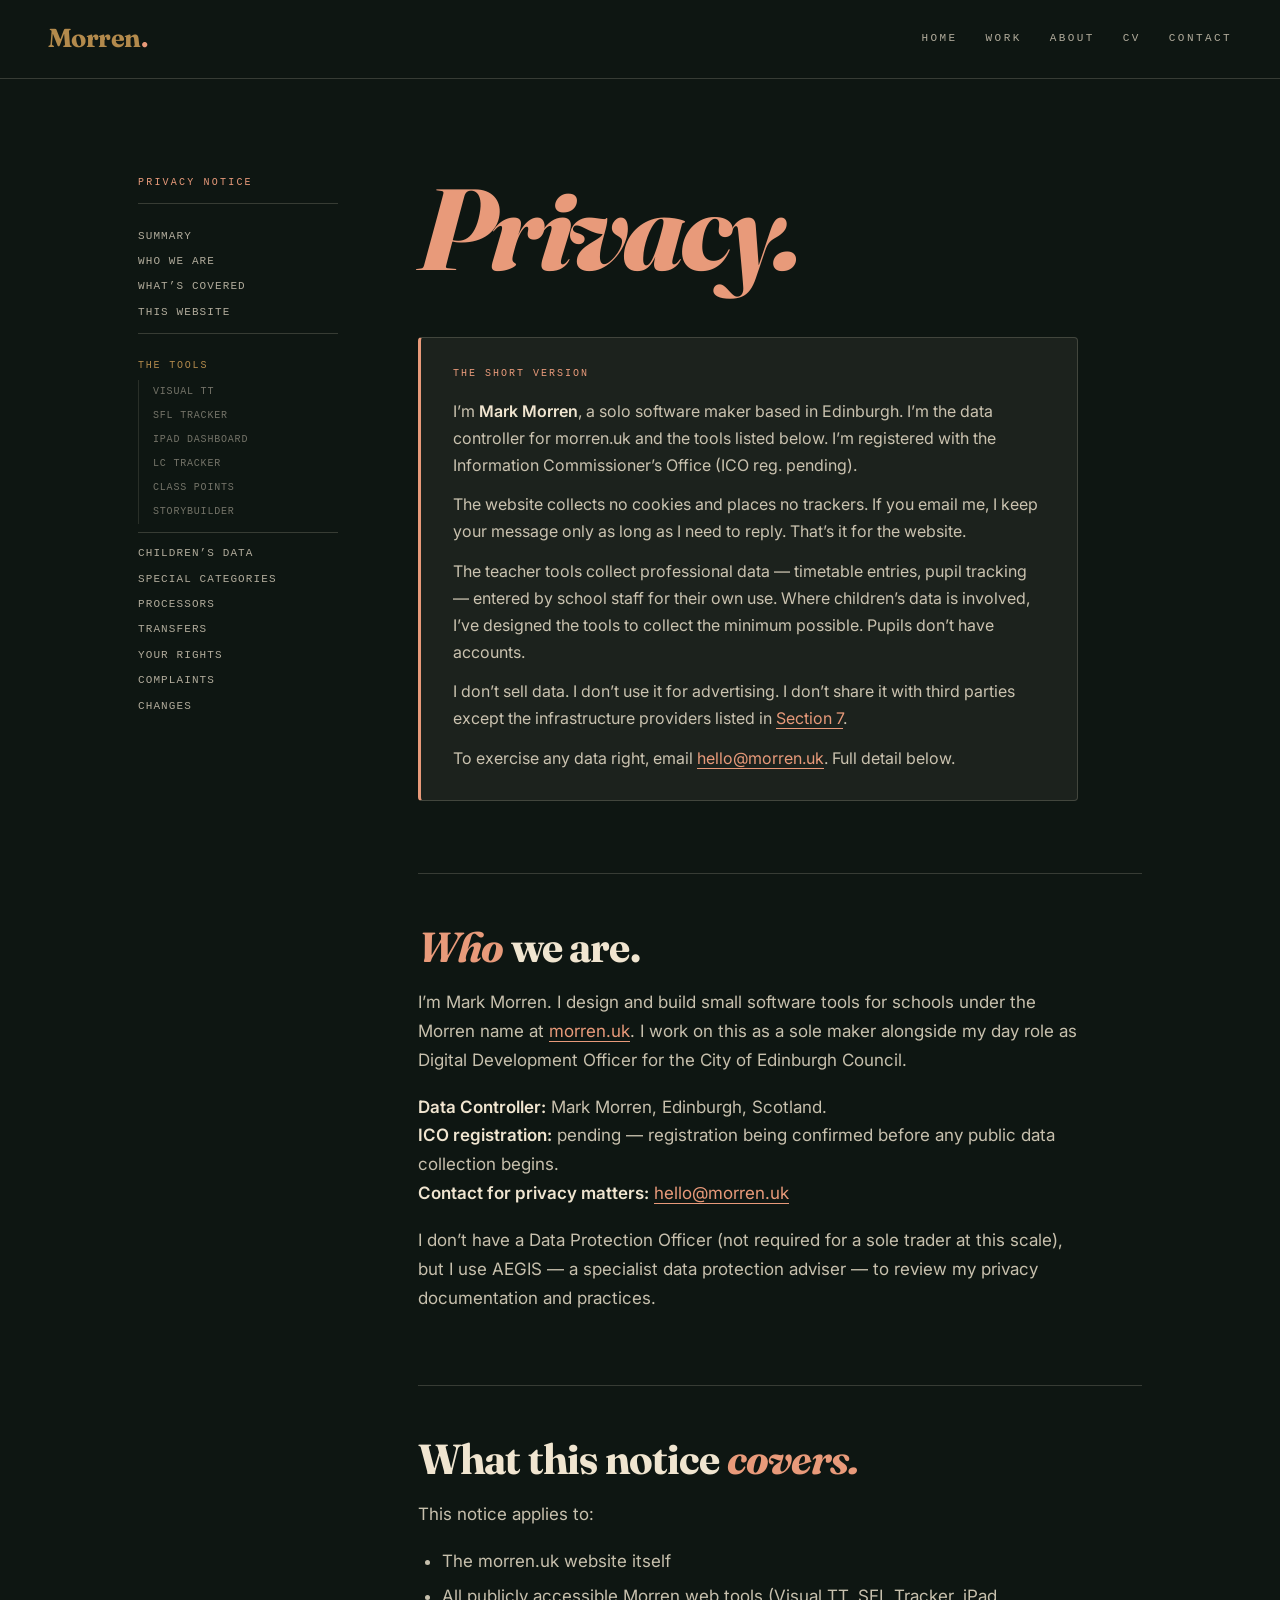
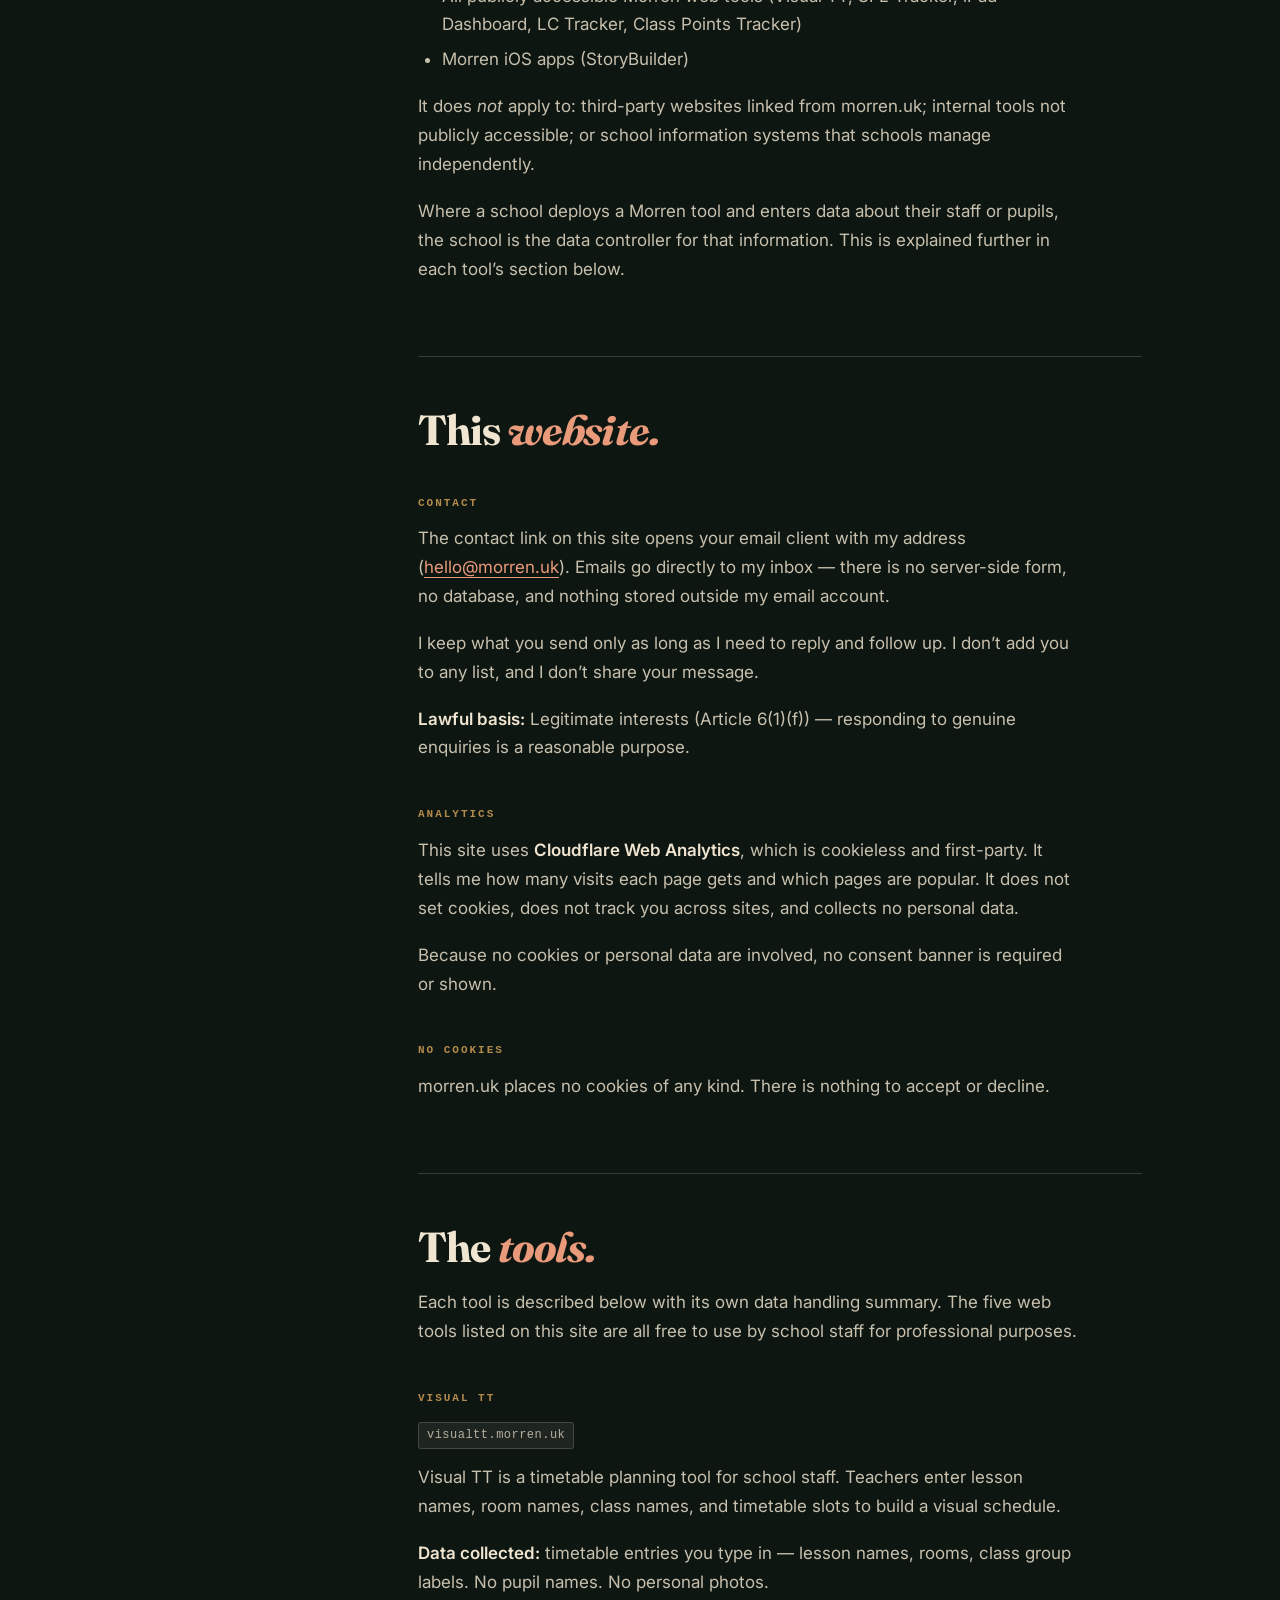
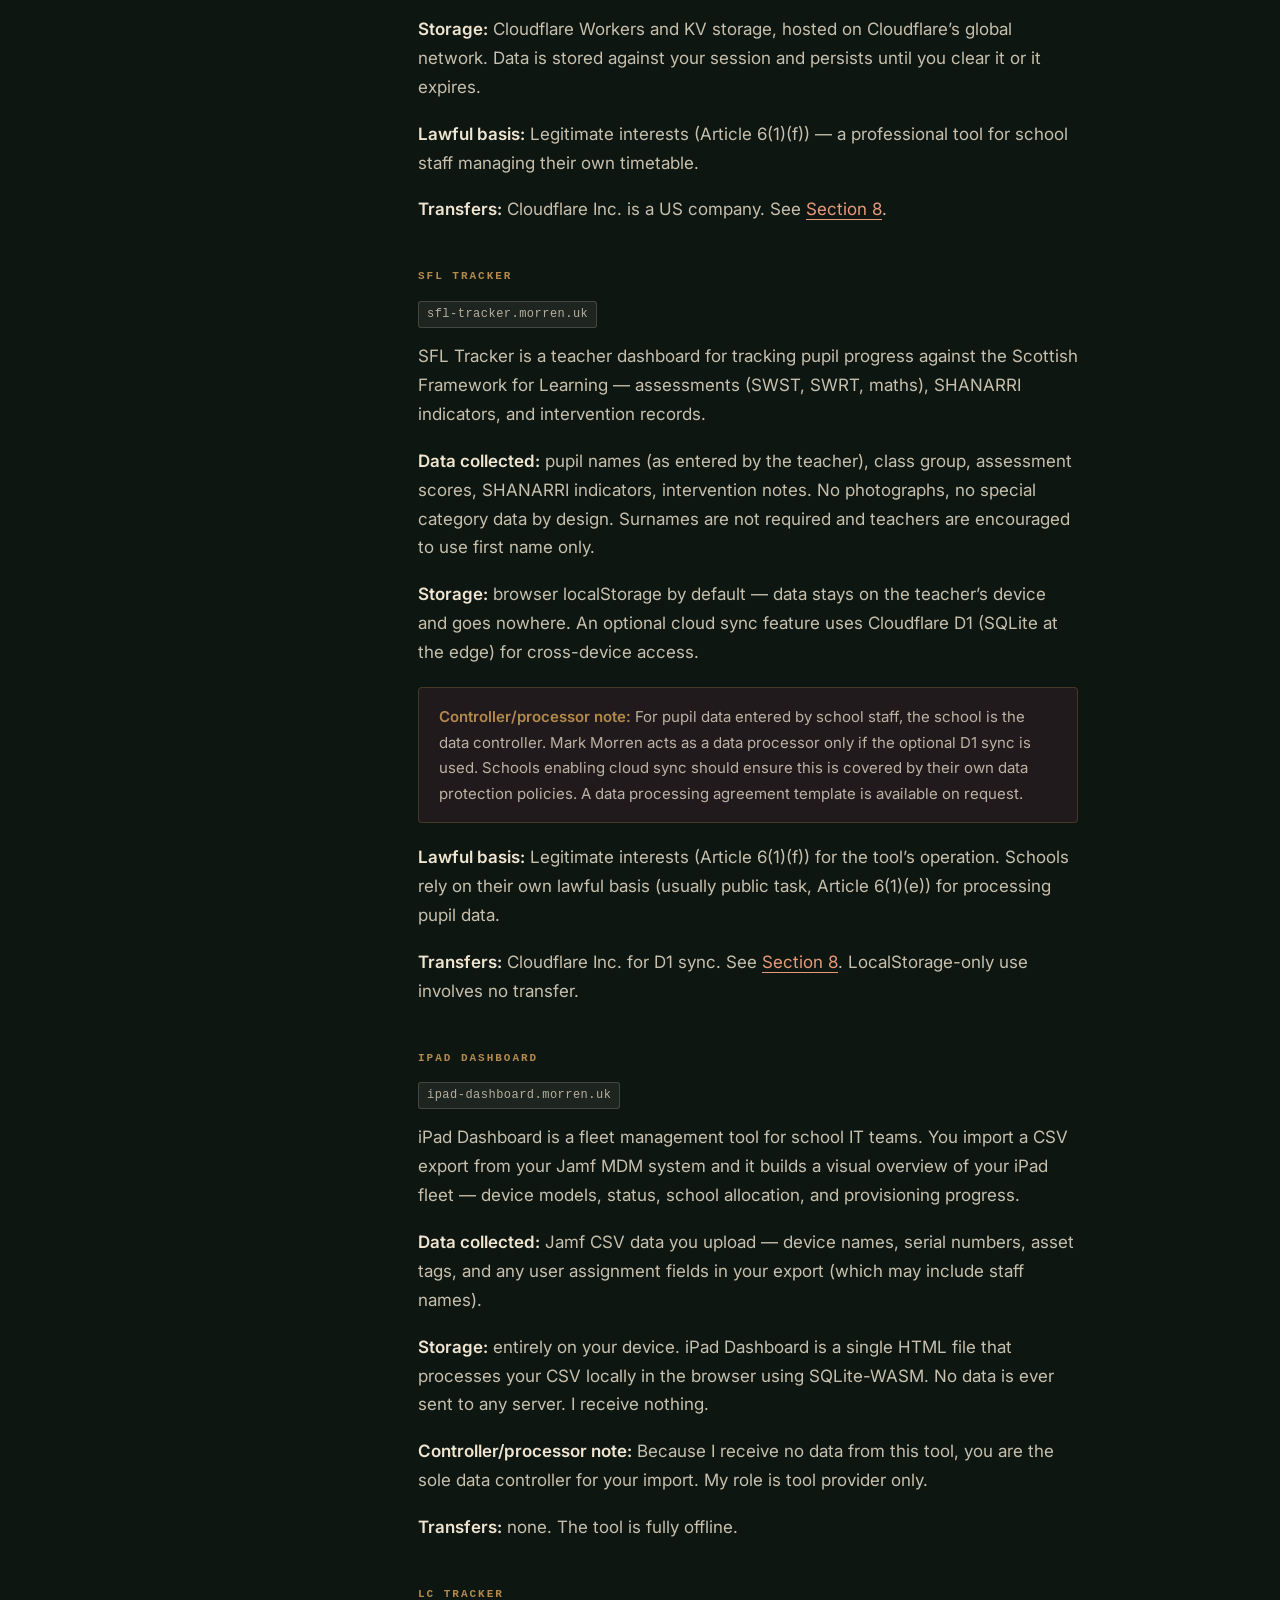
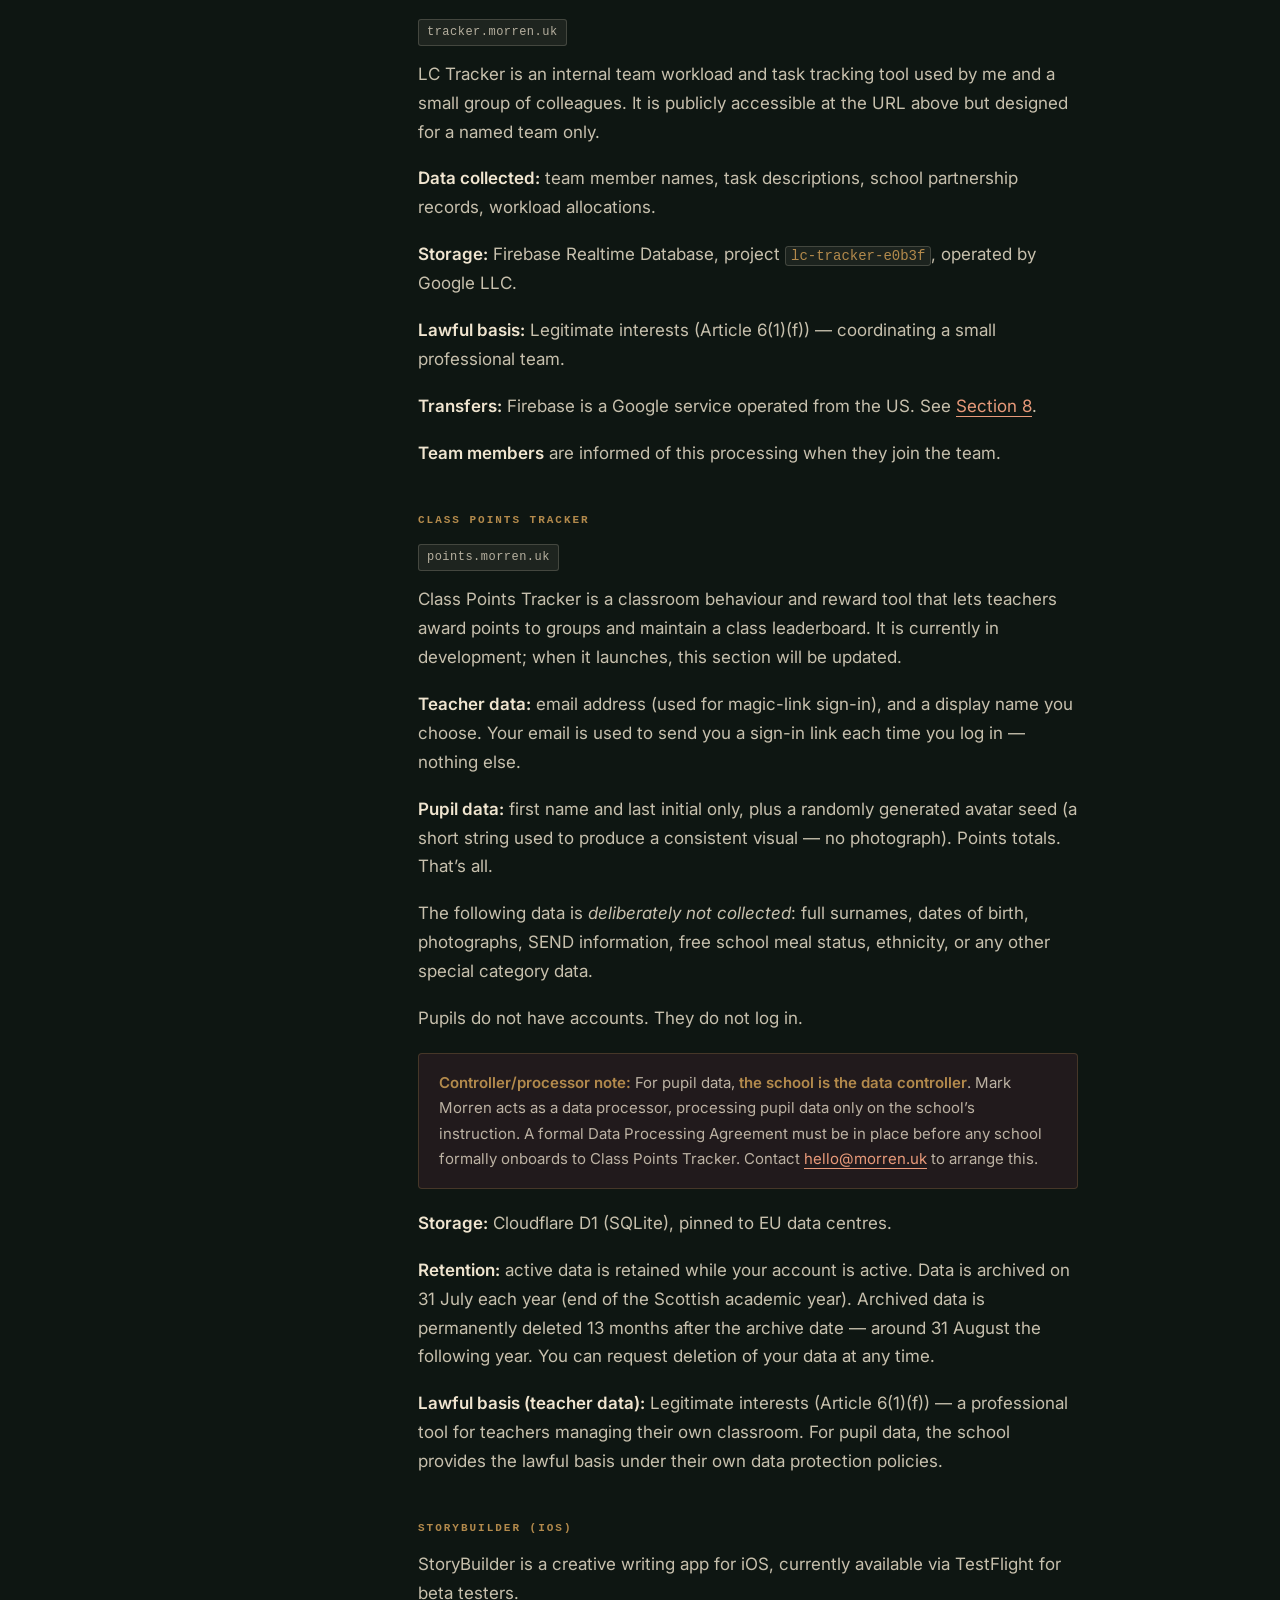
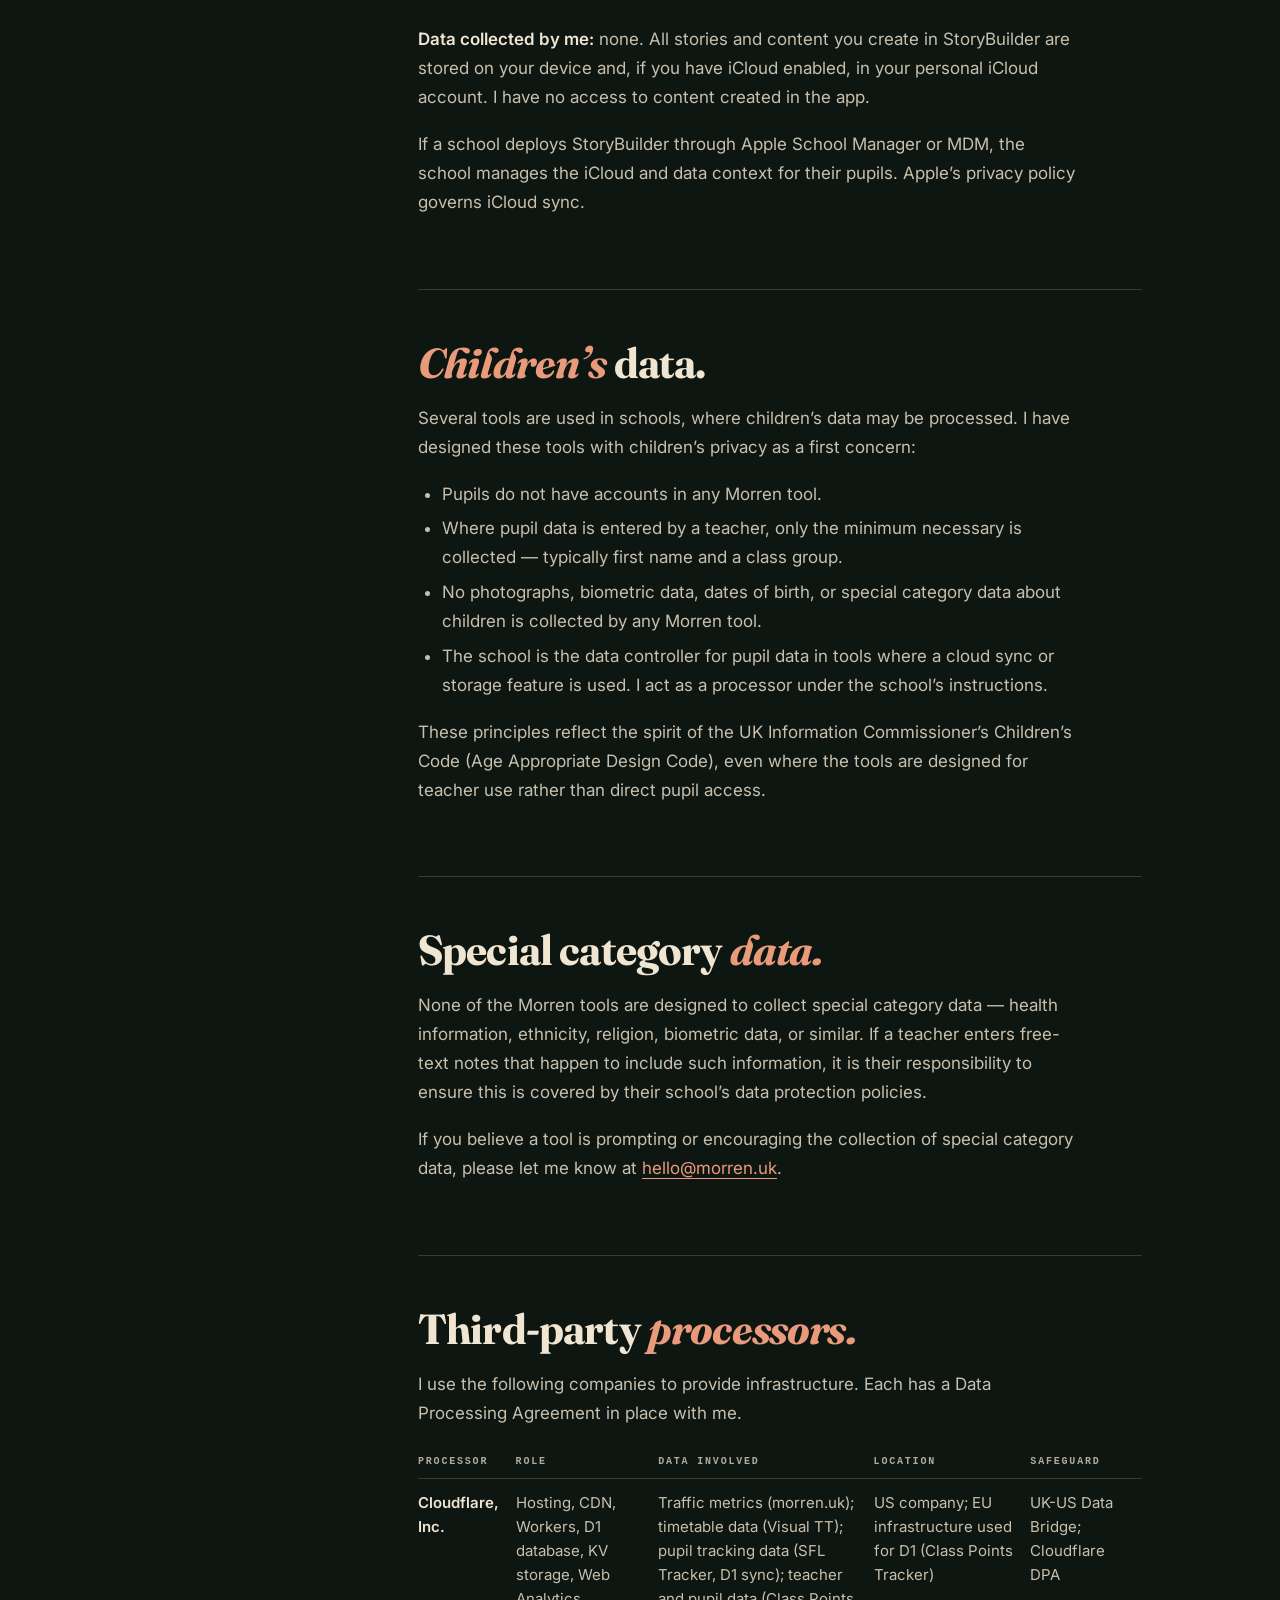
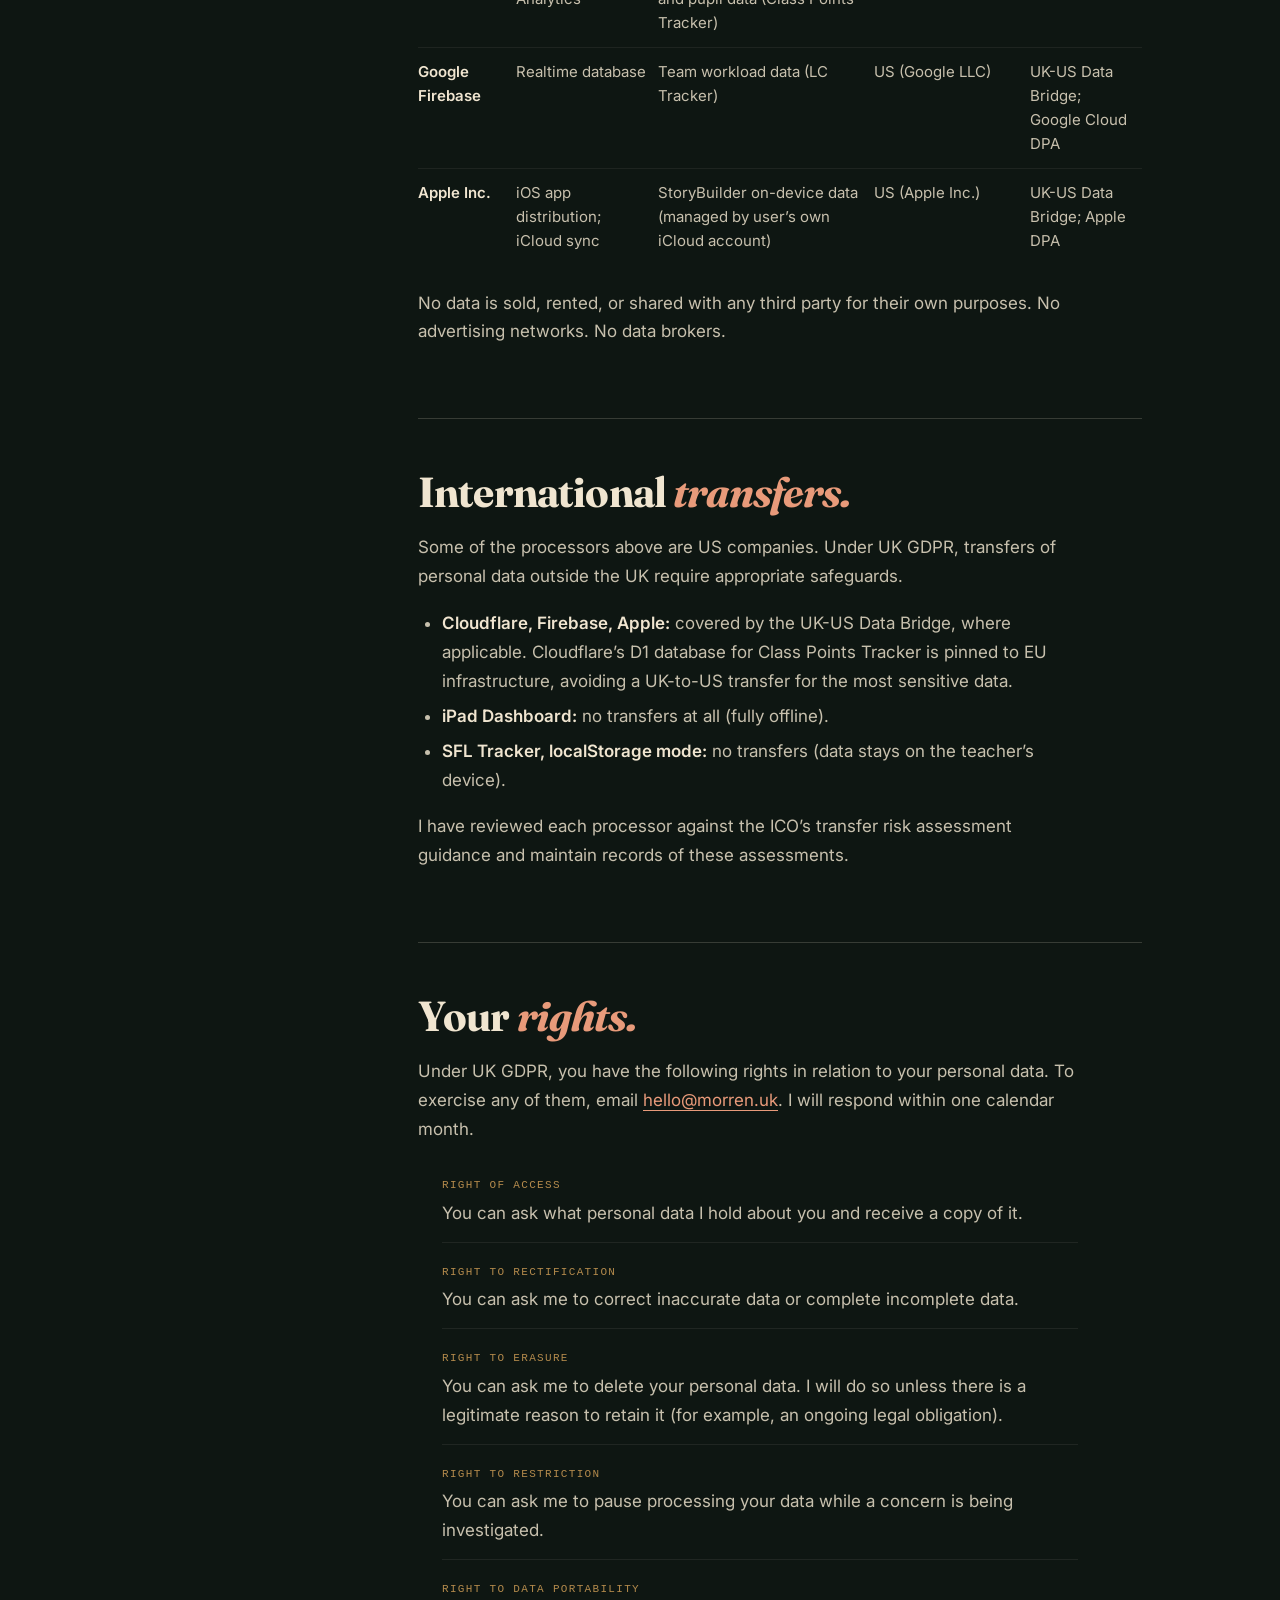
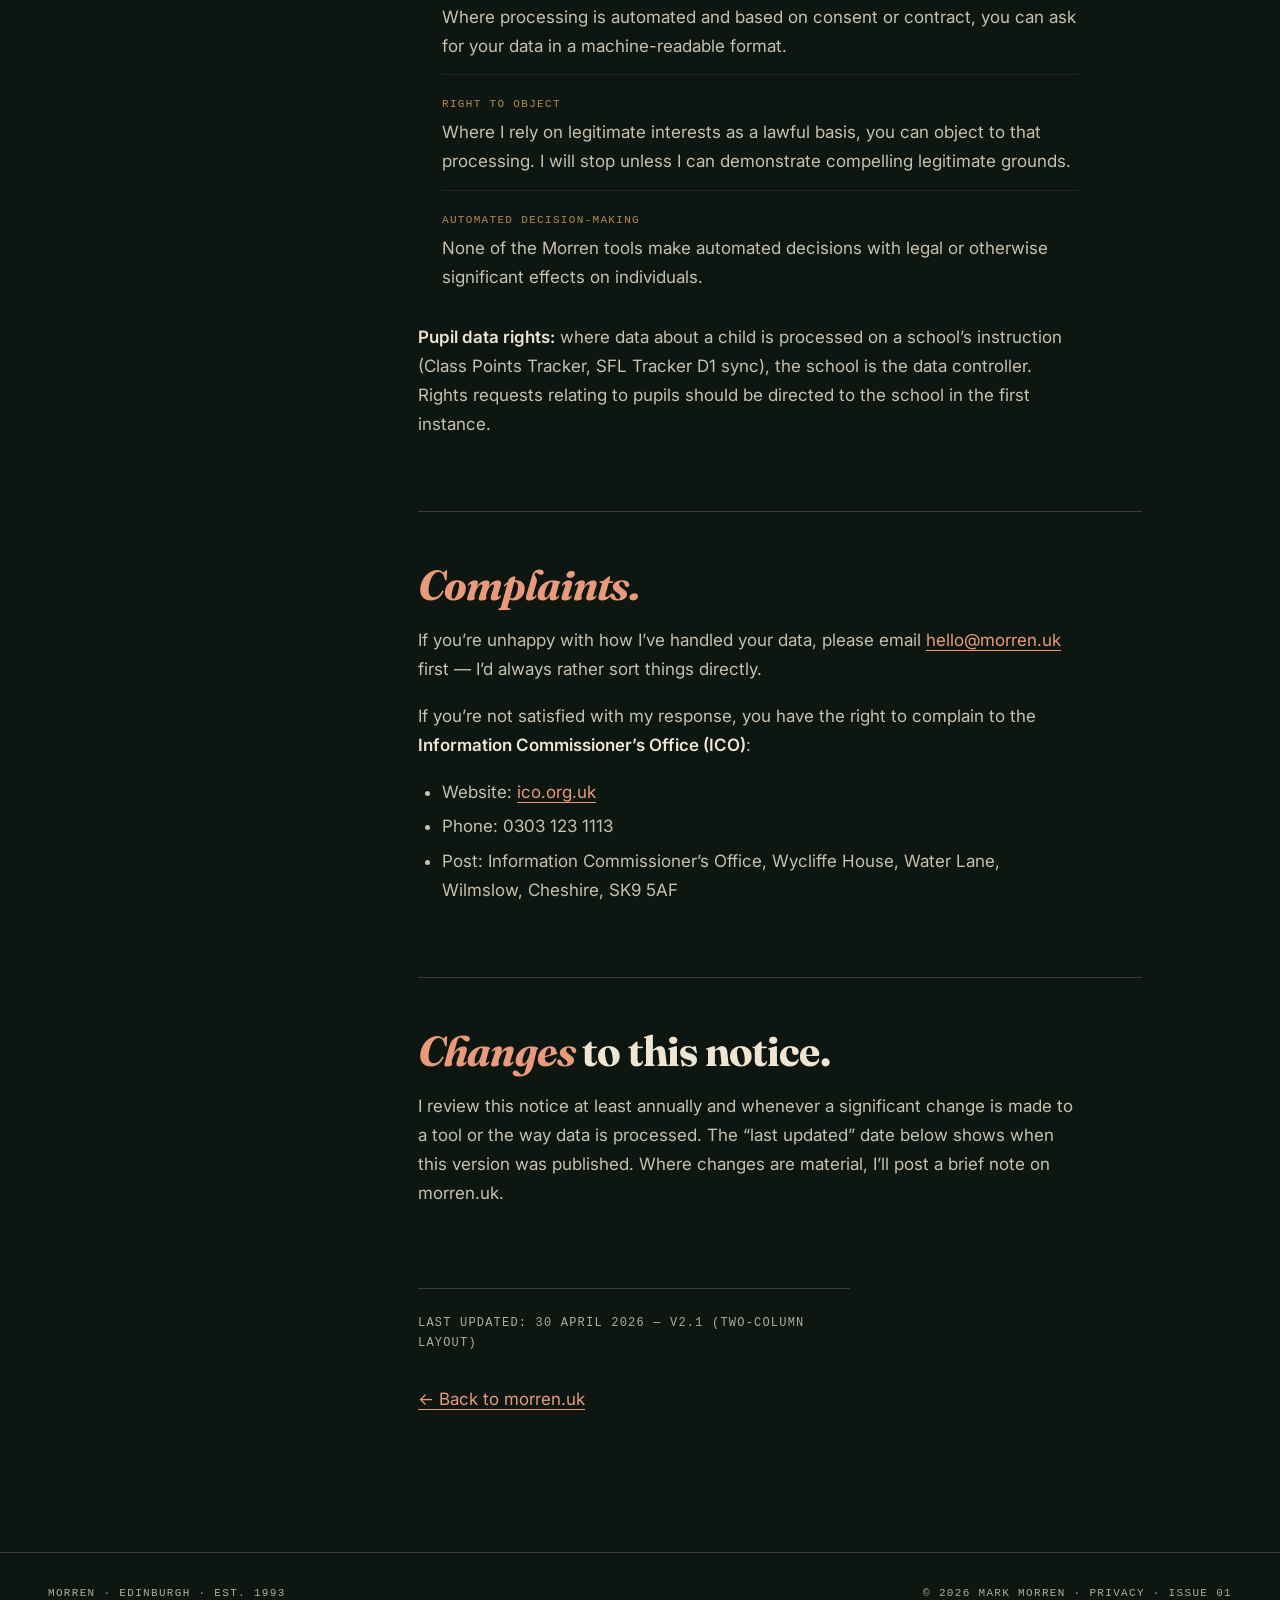
==== commit 6273d720: "Expand privacy page to two-column layout; remove Brevo reference Replaces narrow centred column with" ====
--- a/privacy.html
+++ b/privacy.html
@@ -12,82 +12,172 @@
   <link rel="stylesheet" href="https://fonts.bunny.net/css?family=fraunces:400,500,600,700,800,900,400i,500i,600i,700i,800i,900i&family=inter:400,500,600,700&family=jetbrains-mono:400,500&display=swap">
   <link rel="stylesheet" href="/styles.css">
   <style>
-    .legal {
-      max-width: 720px;
+    /* ============ LAYOUT ============ */
+    .privacy-layout {
       margin: 0 auto;
-      padding: 96px 48px 120px;
-    }
-    .legal h1 {
+      max-width: 1100px;
+      padding: 0 48px 120px;
+      display: grid;
+      grid-template-columns: 200px 1fr;
+      gap: 0 80px;
+      align-items: start;
+    }
+
+    /* ============ SIDEBAR NAV ============ */
+    .priv-nav {
+      position: sticky;
+      top: 57px; /* nav bar height */
+      padding-top: 96px;
+      align-self: start;
+      max-height: calc(100vh - 57px);
+      overflow-y: auto;
+    }
+    .pn-title {
+      font-family: var(--font-m);
+      font-size: 10px;
+      letter-spacing: .22em;
+      text-transform: uppercase;
+      color: var(--accent-br);
+      display: block;
+      margin-bottom: 20px;
+      padding-bottom: 12px;
+      border-bottom: 1px solid var(--rule);
+    }
+    .priv-nav a {
+      display: block;
+      font-family: var(--font-m);
+      font-size: 11px;
+      letter-spacing: .1em;
+      text-transform: uppercase;
+      color: var(--paper-dim);
+      text-decoration: none;
+      border-bottom: none;
+      padding: 5px 0;
+      transition: color .15s;
+      line-height: 1.4;
+    }
+    .priv-nav a:hover { color: var(--brass); }
+    .pn-group {
+      font-family: var(--font-m);
+      font-size: 10px;
+      letter-spacing: .18em;
+      text-transform: uppercase;
+      color: var(--brass);
+      padding: 16px 0 6px;
+      margin-top: 2px;
+    }
+    .priv-nav a.pn-sub {
+      padding-left: 14px;
+      font-size: 10px;
+      letter-spacing: .08em;
+      color: rgba(240, 229, 208, .45);
+      border-left: 1px solid rgba(240, 229, 208, .12);
+      transition: color .15s, border-color .15s;
+    }
+    .priv-nav a.pn-sub:hover {
+      color: var(--brass);
+      border-left-color: rgba(179, 138, 76, .5);
+    }
+    .pn-sep {
+      margin: 8px 0;
+      border: none;
+      border-top: 1px solid var(--rule);
+    }
+
+    /* ============ CONTENT ============ */
+    .priv-content {
+      padding-top: 96px;
+      min-width: 0;
+    }
+    .priv-content h1 {
       font-family: var(--font-d);
       font-weight: 800;
-      font-size: clamp(56px, 9vw, 120px);
-      line-height: .95;
+      font-size: clamp(64px, 9vw, 120px);
+      line-height: .92;
       letter-spacing: -.04em;
-      margin: 0 0 48px;
+      margin: 0 0 56px;
       color: var(--paper);
       font-variation-settings: "opsz" 144, "wght" 800;
     }
-    .legal h1 em { font-style: italic; color: var(--accent-br); font-weight: 500; }
-    .legal h2 {
+    .priv-content h1 em { font-style: italic; color: var(--accent-br); font-weight: 500; }
+    .priv-content h2 {
       font-family: var(--font-d);
       font-weight: 700;
-      font-size: clamp(24px, 4vw, 34px);
-      line-height: 1.05;
+      font-size: clamp(28px, 3.5vw, 42px);
+      line-height: 1.0;
       letter-spacing: -.02em;
-      margin: 64px 0 20px;
+      margin: 72px 0 20px;
       color: var(--paper);
-      font-variation-settings: "opsz" 48, "wght" 700;
+      font-variation-settings: "opsz" 72, "wght" 700;
       border-top: 1px solid var(--rule);
-      padding-top: 48px;
-    }
-    .legal h2 em { font-style: italic; color: var(--accent-br); font-weight: 500; }
-    .legal h3 {
+      padding-top: 52px;
+    }
+    .priv-content h2 em { font-style: italic; color: var(--accent-br); font-weight: 500; }
+    .priv-content h3 {
       font-family: var(--font-m);
       font-size: 11px;
       letter-spacing: .18em;
       text-transform: uppercase;
       color: var(--brass);
-      margin: 40px 0 12px;
-      padding: 0;
-    }
-    .legal p {
+      margin: 44px 0 12px;
+    }
+    .priv-content p {
       font-size: 17px;
       line-height: 1.7;
       color: rgba(240, 229, 208, .82);
       margin: 0 0 18px;
       max-width: 60ch;
     }
-    .legal p a, .legal li a {
+    .priv-content p a, .priv-content li a {
       color: var(--accent-br);
       text-decoration: none;
       border-bottom: 1px solid currentColor;
     }
-    .legal ul {
+    .priv-content ul {
       margin: 0 0 18px;
       padding-left: 24px;
       max-width: 60ch;
     }
-    .legal li {
+    .priv-content li {
       font-size: 17px;
       line-height: 1.7;
       color: rgba(240, 229, 208, .82);
       margin: 0 0 6px;
     }
-    .legal strong { color: var(--paper); font-weight: 600; }
-
-    /* Short notice summary box */
+    .priv-content strong { color: var(--paper); font-weight: 600; }
+    .priv-content code {
+      font-family: var(--font-m);
+      font-size: 14px;
+      color: var(--brass);
+      background: rgba(240, 229, 208, .06);
+      border: 1px solid var(--rule);
+      border-radius: 3px;
+      padding: 1px 5px;
+    }
+    .priv-content [id] { scroll-margin-top: 80px; }
+    .priv-content .meta {
+      font-family: var(--font-m);
+      font-size: 12px;
+      color: var(--paper-dim);
+      letter-spacing: .1em;
+      text-transform: uppercase;
+      margin-top: 80px;
+      padding-top: 24px;
+      border-top: 1px solid var(--rule);
+    }
+    .priv-content .back { margin-top: 32px; }
+
+    /* ============ COMPONENTS ============ */
     .short-notice {
       background: rgba(240, 229, 208, .06);
       border: 1px solid rgba(240, 229, 208, .18);
       border-left: 3px solid var(--accent-br);
       border-radius: 4px;
       padding: 28px 32px;
-      margin: 0 0 64px;
-    }
-    .short-notice p {
-      font-size: 16px;
-      margin: 0 0 12px;
-    }
+      margin: 0 0 72px;
+      max-width: 60ch;
+    }
+    .short-notice p { font-size: 16px; margin: 0 0 12px; max-width: none; }
     .short-notice p:last-child { margin: 0; }
     .short-notice .sn-label {
       font-family: var(--font-m);
@@ -99,7 +189,6 @@
       display: block;
     }
 
-    /* Tool URL chip */
     .tool-url {
       font-family: var(--font-m);
       font-size: 12px;
@@ -110,25 +199,20 @@
       border-radius: 3px;
       padding: 3px 8px;
       display: inline-block;
-      margin-bottom: 12px;
-    }
-
-    /* Data note — controller/processor split callout */
+      margin-bottom: 14px;
+    }
+
     .data-note {
       background: rgba(58, 31, 43, .45);
       border: 1px solid rgba(179, 138, 76, .25);
       border-radius: 4px;
       padding: 16px 20px;
       margin: 20px 0;
-    }
-    .data-note p {
-      font-size: 15px;
-      margin: 0;
-      color: rgba(240, 229, 208, .75);
-    }
+      max-width: 60ch;
+    }
+    .data-note p { font-size: 15px; margin: 0; max-width: none; color: rgba(240, 229, 208, .75); }
     .data-note strong { color: var(--brass); }
 
-    /* Processor table */
     .proc-table {
       width: 100%;
       border-collapse: collapse;
@@ -153,14 +237,12 @@
     }
     .proc-table tr:last-child td { border-bottom: none; }
 
-    /* Section anchors */
-    .legal [id] { scroll-margin-top: 72px; }
-
-    /* Rights list */
-    .rights-list { list-style: none; padding: 0; margin: 0 0 18px; }
+    .rights-list { list-style: none; padding: 0; margin: 0 0 18px; max-width: 60ch; }
     .rights-list li {
       padding: 14px 0;
       border-bottom: 1px solid rgba(240, 229, 208, .08);
+      font-size: 17px;
+      color: rgba(240, 229, 208, .82);
     }
     .rights-list li:last-child { border-bottom: none; }
     .rights-list .right-name {
@@ -173,21 +255,43 @@
       margin-bottom: 4px;
     }
 
-    .legal .meta {
-      font-family: var(--font-m);
-      font-size: 12px;
-      color: var(--paper-dim);
-      letter-spacing: .1em;
-      text-transform: uppercase;
-      margin-top: 80px;
-      padding-top: 24px;
-      border-top: 1px solid var(--rule);
-    }
-    .legal .back { margin-top: 32px; }
-    @media (max-width: 720px) {
-      .legal { padding: 56px 20px 72px; }
-      .short-notice { padding: 20px; }
+    /* ============ MOBILE ============ */
+    @media (max-width: 900px) {
+      .privacy-layout {
+        grid-template-columns: 1fr;
+        padding: 0 20px 72px;
+        gap: 0;
+      }
+      .priv-nav {
+        position: static;
+        padding-top: 32px;
+        padding-bottom: 24px;
+        max-height: none;
+        overflow-y: visible;
+        border-bottom: 1px solid var(--rule);
+        display: flex;
+        flex-wrap: wrap;
+        gap: 4px 20px;
+        align-items: baseline;
+      }
+      .pn-title { width: 100%; margin-bottom: 8px; }
+      .pn-group { padding: 0; }
+      .priv-nav a, .priv-nav a.pn-sub {
+        padding: 4px 0;
+        font-size: 10px;
+        border-left: none;
+        padding-left: 0;
+      }
+      .pn-sep { display: none; }
+      .priv-content { padding-top: 48px; }
+      .short-notice { max-width: none; }
+      .data-note { max-width: none; }
+      .rights-list { max-width: none; }
+    }
+    @media (max-width: 480px) {
       .proc-table { font-size: 13px; }
+      .proc-table th:nth-child(4),
+      .proc-table td:nth-child(4) { display: none; }
     }
   </style>
 </head>
@@ -204,274 +308,296 @@
     </nav>
   </div>
 
-  <main class="legal">
-    <h1><em>Privacy.</em></h1>
-
-    <!-- ===== SHORT NOTICE ===== -->
-    <div class="short-notice" id="summary">
-      <span class="sn-label">The short version</span>
-      <p>I&rsquo;m <strong>Mark Morren</strong>, a solo software maker based in Edinburgh. I&rsquo;m the data controller for morren.uk and the tools listed below. I&rsquo;m registered with the Information Commissioner&rsquo;s Office (ICO reg. pending).</p>
-      <p>The website collects no cookies and places no trackers. If you email me, I keep your message only as long as I need to reply. That&rsquo;s it for the website.</p>
-      <p>The teacher tools collect professional data — timetable entries, pupil tracking — entered by school staff for their own use. Where children&rsquo;s data is involved, I&rsquo;ve designed the tools to collect the minimum possible. Pupils don&rsquo;t have accounts.</p>
-      <p>I don&rsquo;t sell data. I don&rsquo;t use it for advertising. I don&rsquo;t share it with third parties except the infrastructure providers listed in <a href="#processors">Section&nbsp;7</a>.</p>
-      <p>To exercise any data right, email <a href="mailto:hello@morren.uk">hello@morren.uk</a>. Full detail below.</p>
-    </div>
-
-    <!-- ===== SECTION 1: WHO WE ARE ===== -->
-    <section id="who">
-      <h2><em>Who</em> we are.</h2>
-      <p>I&rsquo;m Mark Morren. I design and build small software tools for schools under the Morren name at <a href="https://morren.uk">morren.uk</a>. I work on this as a sole maker alongside my day role as Digital Development Officer for the City of Edinburgh Council.</p>
-      <p><strong>Data Controller:</strong> Mark Morren, Edinburgh, Scotland.<br>
-      <strong>ICO registration:</strong> pending &mdash; registration being confirmed before any public data collection begins.<br>
-      <strong>Contact for privacy matters:</strong> <a href="mailto:hello@morren.uk">hello@morren.uk</a></p>
-      <p>I don&rsquo;t have a Data Protection Officer (not required for a sole trader at this scale), but I use AEGIS &mdash; a specialist data protection adviser &mdash; to review my privacy documentation and practices.</p>
-    </section>
-
-    <!-- ===== SECTION 2: WHAT THIS COVERS ===== -->
-    <section id="scope">
-      <h2>What this notice <em>covers.</em></h2>
-      <p>This notice applies to:</p>
-      <ul>
-        <li>The morren.uk website itself</li>
-        <li>All publicly accessible Morren web tools (Visual TT, SFL Tracker, iPad Dashboard, LC Tracker, Class Points Tracker)</li>
-        <li>Morren iOS apps (StoryBuilder)</li>
-      </ul>
-      <p>It does <em>not</em> apply to: third-party websites linked from morren.uk; internal tools not publicly accessible; or school information systems that schools manage independently.</p>
-      <p>Where a school deploys a Morren tool and enters data about their staff or pupils, the school is the data controller for that information. This is explained further in each tool&rsquo;s section below.</p>
-    </section>
-
-    <!-- ===== SECTION 3: THIS WEBSITE ===== -->
-    <section id="website">
-      <h2>This <em>website.</em></h2>
-
-      <h3>Contact</h3>
-      <p>The contact link on this site opens your email client with my address (<a href="mailto:hello@morren.uk">hello@morren.uk</a>). Emails go directly to my inbox &mdash; there is no server-side form, no database, and nothing stored outside my email account.</p>
-      <p>I keep what you send only as long as I need to reply and follow up. I don&rsquo;t add you to any list, and I don&rsquo;t share your message.</p>
-      <p><strong>Lawful basis:</strong> Legitimate interests (Article 6(1)(f)) &mdash; responding to genuine enquiries is a reasonable purpose.</p>
-
-      <h3>Analytics</h3>
-      <p>This site uses <strong>Cloudflare Web Analytics</strong>, which is cookieless and first-party. It tells me how many visits each page gets and which pages are popular. It does not set cookies, does not track you across sites, and collects no personal data.</p>
-      <p>Because no cookies or personal data are involved, no consent banner is required or shown.</p>
-
-      <h3>No cookies</h3>
-      <p>morren.uk places no cookies of any kind. There is nothing to accept or decline.</p>
-    </section>
-
-    <!-- ===== SECTION 4: THE TOOLS ===== -->
-    <section id="tools">
-      <h2>The <em>tools.</em></h2>
-      <p>Each tool is described below with its own data handling summary. The five web tools listed on this site are all free to use by school staff for professional purposes.</p>
-
-      <!-- VISUAL TT -->
-      <h3 id="visual-tt">Visual TT</h3>
-      <span class="tool-url">visualtt.morren.uk</span>
-      <p>Visual TT is a timetable planning tool for school staff. Teachers enter lesson names, room names, class names, and timetable slots to build a visual schedule.</p>
-      <p><strong>Data collected:</strong> timetable entries you type in &mdash; lesson names, rooms, class group labels. No pupil names. No personal photos.</p>
-      <p><strong>Storage:</strong> Cloudflare Workers and KV storage, hosted on Cloudflare&rsquo;s global network. Data is stored against your session and persists until you clear it or it expires.</p>
-      <p><strong>Lawful basis:</strong> Legitimate interests (Article 6(1)(f)) &mdash; a professional tool for school staff managing their own timetable.</p>
-      <p><strong>Transfers:</strong> Cloudflare Inc. is a US company. See <a href="#transfers">Section&nbsp;8</a>.</p>
-
-      <!-- SFL TRACKER -->
-      <h3 id="sfl-tracker">SFL Tracker</h3>
-      <span class="tool-url">sfl-tracker.morren.uk</span>
-      <p>SFL Tracker is a teacher dashboard for tracking pupil progress against the Scottish Framework for Learning &mdash; assessments (SWST, SWRT, maths), SHANARRI indicators, and intervention records.</p>
-      <p><strong>Data collected:</strong> pupil names (as entered by the teacher), class group, assessment scores, SHANARRI indicators, intervention notes. No photographs, no special category data by design. Surnames are not required and teachers are encouraged to use first name only.</p>
-      <p><strong>Storage:</strong> browser localStorage by default &mdash; data stays on the teacher&rsquo;s device and goes nowhere. An optional cloud sync feature uses Cloudflare D1 (SQLite at the edge) for cross-device access.</p>
-
-      <div class="data-note">
-        <p><strong>Controller/processor note:</strong> For pupil data entered by school staff, the school is the data controller. Mark Morren acts as a data processor only if the optional D1 sync is used. Schools enabling cloud sync should ensure this is covered by their own data protection policies. A data processing agreement template is available on request.</p>
-      </div>
-
-      <p><strong>Lawful basis:</strong> Legitimate interests (Article 6(1)(f)) for the tool&rsquo;s operation. Schools rely on their own lawful basis (usually public task, Article 6(1)(e)) for processing pupil data.</p>
-      <p><strong>Transfers:</strong> Cloudflare Inc. for D1 sync. See <a href="#transfers">Section&nbsp;8</a>. LocalStorage-only use involves no transfer.</p>
-
-      <!-- IPAD DASHBOARD -->
-      <h3 id="ipad-dashboard">iPad Dashboard</h3>
-      <span class="tool-url">ipad-dashboard.morren.uk</span>
-      <p>iPad Dashboard is a fleet management tool for school IT teams. You import a CSV export from your Jamf MDM system and it builds a visual overview of your iPad fleet &mdash; device models, status, school allocation, and provisioning progress.</p>
-      <p><strong>Data collected:</strong> Jamf CSV data you upload &mdash; device names, serial numbers, asset tags, and any user assignment fields in your export (which may include staff names).</p>
-      <p><strong>Storage:</strong> entirely on your device. iPad Dashboard is a single HTML file that processes your CSV locally in the browser using SQLite-WASM. No data is ever sent to any server. I receive nothing.</p>
-      <p><strong>Controller/processor note:</strong> Because I receive no data from this tool, you are the sole data controller for your import. My role is tool provider only.</p>
-      <p><strong>Transfers:</strong> none. The tool is fully offline.</p>
-
-      <!-- LC TRACKER -->
-      <h3 id="lc-tracker">LC Tracker</h3>
-      <span class="tool-url">tracker.morren.uk</span>
-      <p>LC Tracker is an internal team workload and task tracking tool used by me and a small group of colleagues. It is publicly accessible at the URL above but designed for a named team only.</p>
-      <p><strong>Data collected:</strong> team member names, task descriptions, school partnership records, workload allocations.</p>
-      <p><strong>Storage:</strong> Firebase Realtime Database, project <code>lc-tracker-e0b3f</code>, operated by Google LLC.</p>
-      <p><strong>Lawful basis:</strong> Legitimate interests (Article 6(1)(f)) &mdash; coordinating a small professional team.</p>
-      <p><strong>Transfers:</strong> Firebase is a Google service operated from the US. See <a href="#transfers">Section&nbsp;8</a>.</p>
-      <p><strong>Team members</strong> are informed of this processing when they join the team.</p>
-
-      <!-- CLASS POINTS TRACKER -->
-      <h3 id="class-points-tracker">Class Points Tracker</h3>
-      <span class="tool-url">points.morren.uk</span>
-      <p>Class Points Tracker is a classroom behaviour and reward tool that lets teachers award points to groups and maintain a class leaderboard. It is currently in development; when it launches, this section will be updated.</p>
-
-      <p><strong>Teacher data:</strong> email address (used for magic-link sign-in), and a display name you choose. Your email is used to send you a sign-in link each time you log in &mdash; nothing else.</p>
-
-      <p><strong>Pupil data:</strong> first name and last initial only, plus a randomly generated avatar seed (a short string used to produce a consistent visual &mdash; no photograph). Points totals. That&rsquo;s all.</p>
-      <p>The following data is <em>deliberately not collected</em>: full surnames, dates of birth, photographs, SEND information, free school meal status, ethnicity, or any other special category data.</p>
-      <p>Pupils do not have accounts. They do not log in.</p>
-
-      <div class="data-note">
-        <p><strong>Controller/processor note:</strong> For pupil data, <strong>the school is the data controller</strong>. Mark Morren acts as a data processor, processing pupil data only on the school&rsquo;s instruction. A formal Data Processing Agreement must be in place before any school formally onboards to Class Points Tracker. Contact <a href="mailto:hello@morren.uk">hello@morren.uk</a> to arrange this.</p>
-      </div>
-
-      <p><strong>Storage:</strong> Cloudflare D1 (SQLite), pinned to EU data centres. Email delivery (magic links) via Brevo, an EU-based email provider.</p>
-      <p><strong>Retention:</strong> active data is retained while your account is active. Data is archived on 31 July each year (end of the Scottish academic year). Archived data is permanently deleted 13 months after the archive date &mdash; around 31 August the following year. You can request deletion of your data at any time.</p>
-      <p><strong>Lawful basis (teacher data):</strong> Legitimate interests (Article 6(1)(f)) &mdash; a professional tool for teachers managing their own classroom. For pupil data, the school provides the lawful basis under their own data protection policies.</p>
-
-      <!-- STORYBUILDER -->
-      <h3 id="storybuilder">StoryBuilder (iOS)</h3>
-      <p>StoryBuilder is a creative writing app for iOS, currently available via TestFlight for beta testers.</p>
-      <p><strong>Data collected by me:</strong> none. All stories and content you create in StoryBuilder are stored on your device and, if you have iCloud enabled, in your personal iCloud account. I have no access to content created in the app.</p>
-      <p>If a school deploys StoryBuilder through Apple School Manager or MDM, the school manages the iCloud and data context for their pupils. Apple&rsquo;s privacy policy governs iCloud sync.</p>
-    </section>
-
-    <!-- ===== SECTION 5: CHILDREN'S DATA ===== -->
-    <section id="children">
-      <h2><em>Children&rsquo;s</em> data.</h2>
-      <p>Several tools are used in schools, where children&rsquo;s data may be processed. I have designed these tools with children&rsquo;s privacy as a first concern:</p>
-      <ul>
-        <li>Pupils do not have accounts in any Morren tool.</li>
-        <li>Where pupil data is entered by a teacher, only the minimum necessary is collected &mdash; typically first name and a class group.</li>
-        <li>No photographs, biometric data, dates of birth, or special category data about children is collected by any Morren tool.</li>
-        <li>The school is the data controller for pupil data in tools where a cloud sync or storage feature is used. I act as a processor under the school&rsquo;s instructions.</li>
-      </ul>
-      <p>These principles reflect the spirit of the UK Information Commissioner&rsquo;s Children&rsquo;s Code (Age Appropriate Design Code), even where the tools are designed for teacher use rather than direct pupil access.</p>
-    </section>
-
-    <!-- ===== SECTION 6: SPECIAL CATEGORY DATA ===== -->
-    <section id="special-categories">
-      <h2>Special category <em>data.</em></h2>
-      <p>None of the Morren tools are designed to collect special category data &mdash; health information, ethnicity, religion, biometric data, or similar. If a teacher enters free-text notes that happen to include such information, it is their responsibility to ensure this is covered by their school&rsquo;s data protection policies.</p>
-      <p>If you believe a tool is prompting or encouraging the collection of special category data, please let me know at <a href="mailto:hello@morren.uk">hello@morren.uk</a>.</p>
-    </section>
-
-    <!-- ===== SECTION 7: THIRD-PARTY PROCESSORS ===== -->
-    <section id="processors">
-      <h2>Third-party <em>processors.</em></h2>
-      <p>I use the following companies to provide infrastructure. Each has a Data Processing Agreement in place with me.</p>
-
-      <table class="proc-table">
-        <thead>
-          <tr>
-            <th>Processor</th>
-            <th>Role</th>
-            <th>Data involved</th>
-            <th>Location</th>
-            <th>Safeguard</th>
-          </tr>
-        </thead>
-        <tbody>
-          <tr>
-            <td><strong>Cloudflare, Inc.</strong></td>
-            <td>Hosting, CDN, Workers, D1 database, KV storage, Web Analytics</td>
-            <td>Traffic metrics (morren.uk); timetable data (Visual TT); pupil tracking data (SFL Tracker, D1 sync); teacher + pupil data (Class Points Tracker)</td>
-            <td>US company; EU infrastructure used for D1 (Class Points Tracker)</td>
-            <td>UK-US Data Bridge; Cloudflare DPA</td>
-          </tr>
-          <tr>
-            <td><strong>Google Firebase</strong></td>
-            <td>Realtime database</td>
-            <td>Team workload data (LC Tracker)</td>
-            <td>US (Google LLC)</td>
-            <td>UK-US Data Bridge; Google Cloud DPA</td>
-          </tr>
-          <tr>
-            <td><strong>Brevo (Sendinblue)</strong></td>
-            <td>Transactional email delivery</td>
-            <td>Teacher email addresses (Class Points Tracker magic links)</td>
-            <td>EU (France)</td>
-            <td>EU adequacy; Brevo DPA</td>
-          </tr>
-          <tr>
-            <td><strong>Apple Inc.</strong></td>
-            <td>iOS app distribution; iCloud sync</td>
-            <td>StoryBuilder on-device data (managed by user&rsquo;s own iCloud account)</td>
-            <td>US (Apple Inc.)</td>
-            <td>UK-US Data Bridge; Apple DPA</td>
-          </tr>
-        </tbody>
-      </table>
-
-      <p>No data is sold, rented, or shared with any third party for their own purposes. No advertising networks. No data brokers.</p>
-    </section>
-
-    <!-- ===== SECTION 8: INTERNATIONAL TRANSFERS ===== -->
-    <section id="transfers">
-      <h2>International <em>transfers.</em></h2>
-      <p>Some of the processors above are US companies. Under UK GDPR, transfers of personal data outside the UK require appropriate safeguards.</p>
-      <ul>
-        <li><strong>Cloudflare, Firebase, Apple:</strong> covered by the UK-US Data Bridge, where applicable. Cloudflare&rsquo;s D1 database for Class Points Tracker is pinned to EU infrastructure, avoiding a UK-to-US transfer for the most sensitive data.</li>
-        <li><strong>Brevo:</strong> EU-based. No transfer outside the EU/UK.</li>
-        <li><strong>iPad Dashboard:</strong> no transfers at all (fully offline).</li>
-        <li><strong>SFL Tracker, localStorage mode:</strong> no transfers (data stays on the teacher&rsquo;s device).</li>
-      </ul>
-      <p>I have reviewed each processor against the ICO&rsquo;s transfer risk assessment guidance and maintain records of these assessments.</p>
-    </section>
-
-    <!-- ===== SECTION 9: YOUR RIGHTS ===== -->
-    <section id="rights">
-      <h2>Your <em>rights.</em></h2>
-      <p>Under UK GDPR, you have the following rights in relation to your personal data. To exercise any of them, email <a href="mailto:hello@morren.uk">hello@morren.uk</a>. I will respond within one calendar month.</p>
-
-      <ul class="rights-list">
-        <li>
-          <span class="right-name">Right of access</span>
-          You can ask what personal data I hold about you and receive a copy of it.
-        </li>
-        <li>
-          <span class="right-name">Right to rectification</span>
-          You can ask me to correct inaccurate data or complete incomplete data.
-        </li>
-        <li>
-          <span class="right-name">Right to erasure</span>
-          You can ask me to delete your personal data. I will do so unless there is a legitimate reason to retain it (for example, an ongoing legal obligation).
-        </li>
-        <li>
-          <span class="right-name">Right to restriction</span>
-          You can ask me to pause processing your data while a concern is being investigated.
-        </li>
-        <li>
-          <span class="right-name">Right to data portability</span>
-          Where processing is automated and based on consent or contract, you can ask for your data in a machine-readable format.
-        </li>
-        <li>
-          <span class="right-name">Right to object</span>
-          Where I rely on legitimate interests as a lawful basis, you can object to that processing. I will stop unless I can demonstrate compelling legitimate grounds.
-        </li>
-        <li>
-          <span class="right-name">Automated decision-making</span>
-          None of the Morren tools make automated decisions with legal or otherwise significant effects on individuals.
-        </li>
-      </ul>
-
-      <p><strong>Pupil data rights:</strong> where data about a child is processed on a school&rsquo;s instruction (Class Points Tracker, SFL Tracker D1 sync), the school is the data controller. Rights requests relating to pupils should be directed to the school in the first instance.</p>
-    </section>
-
-    <!-- ===== SECTION 10: COMPLAINTS ===== -->
-    <section id="complaints">
-      <h2><em>Complaints.</em></h2>
-      <p>If you&rsquo;re unhappy with how I&rsquo;ve handled your data, please email <a href="mailto:hello@morren.uk">hello@morren.uk</a> first &mdash; I&rsquo;d always rather sort things directly.</p>
-      <p>If you&rsquo;re not satisfied with my response, you have the right to complain to the <strong>Information Commissioner&rsquo;s Office (ICO)</strong>:</p>
-      <ul>
-        <li>Website: <a href="https://ico.org.uk">ico.org.uk</a></li>
-        <li>Phone: 0303&nbsp;123&nbsp;1113</li>
-        <li>Post: Information Commissioner&rsquo;s Office, Wycliffe House, Water Lane, Wilmslow, Cheshire, SK9 5AF</li>
-      </ul>
-    </section>
-
-    <!-- ===== SECTION 11: CHANGES ===== -->
-    <section id="changes">
-      <h2><em>Changes</em> to this notice.</h2>
-      <p>I review this notice at least annually and whenever a significant change is made to a tool or the way data is processed. The &ldquo;last updated&rdquo; date below shows when this version was published. Where changes are material, I&rsquo;ll post a brief note on morren.uk.</p>
-    </section>
-
-    <p class="meta">Last updated: 30 April 2026 &mdash; v2.0 (full tool coverage)</p>
-    <p class="back"><a href="/">&larr; Back to morren.uk</a></p>
+  <main>
+    <div class="privacy-layout">
+
+      <!-- ===== SIDEBAR NAV ===== -->
+      <aside class="priv-nav" aria-label="Privacy notice sections">
+        <span class="pn-title">Privacy Notice</span>
+        <a href="#summary">Summary</a>
+        <a href="#who">Who we are</a>
+        <a href="#scope">What&rsquo;s covered</a>
+        <a href="#website">This website</a>
+        <hr class="pn-sep">
+        <div class="pn-group">The tools</div>
+        <a href="#visual-tt" class="pn-sub">Visual TT</a>
+        <a href="#sfl-tracker" class="pn-sub">SFL Tracker</a>
+        <a href="#ipad-dashboard" class="pn-sub">iPad Dashboard</a>
+        <a href="#lc-tracker" class="pn-sub">LC Tracker</a>
+        <a href="#class-points-tracker" class="pn-sub">Class Points</a>
+        <a href="#storybuilder" class="pn-sub">StoryBuilder</a>
+        <hr class="pn-sep">
+        <a href="#children">Children&rsquo;s data</a>
+        <a href="#special-categories">Special categories</a>
+        <a href="#processors">Processors</a>
+        <a href="#transfers">Transfers</a>
+        <a href="#rights">Your rights</a>
+        <a href="#complaints">Complaints</a>
+        <a href="#changes">Changes</a>
+      </aside>
+
+      <!-- ===== CONTENT ===== -->
+      <div class="priv-content">
+        <h1><em>Privacy.</em></h1>
+
+        <!-- SHORT NOTICE -->
+        <div class="short-notice" id="summary">
+          <span class="sn-label">The short version</span>
+          <p>I&rsquo;m <strong>Mark Morren</strong>, a solo software maker based in Edinburgh. I&rsquo;m the data controller for morren.uk and the tools listed below. I&rsquo;m registered with the Information Commissioner&rsquo;s Office (ICO reg. pending).</p>
+          <p>The website collects no cookies and places no trackers. If you email me, I keep your message only as long as I need to reply. That&rsquo;s it for the website.</p>
+          <p>The teacher tools collect professional data &mdash; timetable entries, pupil tracking &mdash; entered by school staff for their own use. Where children&rsquo;s data is involved, I&rsquo;ve designed the tools to collect the minimum possible. Pupils don&rsquo;t have accounts.</p>
+          <p>I don&rsquo;t sell data. I don&rsquo;t use it for advertising. I don&rsquo;t share it with third parties except the infrastructure providers listed in <a href="#processors">Section&nbsp;7</a>.</p>
+          <p>To exercise any data right, email <a href="mailto:hello@morren.uk">hello@morren.uk</a>. Full detail below.</p>
+        </div>
+
+        <!-- SECTION 1: WHO WE ARE -->
+        <section id="who">
+          <h2><em>Who</em> we are.</h2>
+          <p>I&rsquo;m Mark Morren. I design and build small software tools for schools under the Morren name at <a href="https://morren.uk">morren.uk</a>. I work on this as a sole maker alongside my day role as Digital Development Officer for the City of Edinburgh Council.</p>
+          <p><strong>Data Controller:</strong> Mark Morren, Edinburgh, Scotland.<br>
+          <strong>ICO registration:</strong> pending &mdash; registration being confirmed before any public data collection begins.<br>
+          <strong>Contact for privacy matters:</strong> <a href="mailto:hello@morren.uk">hello@morren.uk</a></p>
+          <p>I don&rsquo;t have a Data Protection Officer (not required for a sole trader at this scale), but I use AEGIS &mdash; a specialist data protection adviser &mdash; to review my privacy documentation and practices.</p>
+        </section>
+
+        <!-- SECTION 2: WHAT THIS COVERS -->
+        <section id="scope">
+          <h2>What this notice <em>covers.</em></h2>
+          <p>This notice applies to:</p>
+          <ul>
+            <li>The morren.uk website itself</li>
+            <li>All publicly accessible Morren web tools (Visual TT, SFL Tracker, iPad Dashboard, LC Tracker, Class Points Tracker)</li>
+            <li>Morren iOS apps (StoryBuilder)</li>
+          </ul>
+          <p>It does <em>not</em> apply to: third-party websites linked from morren.uk; internal tools not publicly accessible; or school information systems that schools manage independently.</p>
+          <p>Where a school deploys a Morren tool and enters data about their staff or pupils, the school is the data controller for that information. This is explained further in each tool&rsquo;s section below.</p>
+        </section>
+
+        <!-- SECTION 3: THIS WEBSITE -->
+        <section id="website">
+          <h2>This <em>website.</em></h2>
+
+          <h3>Contact</h3>
+          <p>The contact link on this site opens your email client with my address (<a href="mailto:hello@morren.uk">hello@morren.uk</a>). Emails go directly to my inbox &mdash; there is no server-side form, no database, and nothing stored outside my email account.</p>
+          <p>I keep what you send only as long as I need to reply and follow up. I don&rsquo;t add you to any list, and I don&rsquo;t share your message.</p>
+          <p><strong>Lawful basis:</strong> Legitimate interests (Article 6(1)(f)) &mdash; responding to genuine enquiries is a reasonable purpose.</p>
+
+          <h3>Analytics</h3>
+          <p>This site uses <strong>Cloudflare Web Analytics</strong>, which is cookieless and first-party. It tells me how many visits each page gets and which pages are popular. It does not set cookies, does not track you across sites, and collects no personal data.</p>
+          <p>Because no cookies or personal data are involved, no consent banner is required or shown.</p>
+
+          <h3>No cookies</h3>
+          <p>morren.uk places no cookies of any kind. There is nothing to accept or decline.</p>
+        </section>
+
+        <!-- SECTION 4: THE TOOLS -->
+        <section id="tools">
+          <h2>The <em>tools.</em></h2>
+          <p>Each tool is described below with its own data handling summary. The five web tools listed on this site are all free to use by school staff for professional purposes.</p>
+
+          <!-- VISUAL TT -->
+          <h3 id="visual-tt">Visual TT</h3>
+          <span class="tool-url">visualtt.morren.uk</span>
+          <p>Visual TT is a timetable planning tool for school staff. Teachers enter lesson names, room names, class names, and timetable slots to build a visual schedule.</p>
+          <p><strong>Data collected:</strong> timetable entries you type in &mdash; lesson names, rooms, class group labels. No pupil names. No personal photos.</p>
+          <p><strong>Storage:</strong> Cloudflare Workers and KV storage, hosted on Cloudflare&rsquo;s global network. Data is stored against your session and persists until you clear it or it expires.</p>
+          <p><strong>Lawful basis:</strong> Legitimate interests (Article 6(1)(f)) &mdash; a professional tool for school staff managing their own timetable.</p>
+          <p><strong>Transfers:</strong> Cloudflare Inc. is a US company. See <a href="#transfers">Section&nbsp;8</a>.</p>
+
+          <!-- SFL TRACKER -->
+          <h3 id="sfl-tracker">SFL Tracker</h3>
+          <span class="tool-url">sfl-tracker.morren.uk</span>
+          <p>SFL Tracker is a teacher dashboard for tracking pupil progress against the Scottish Framework for Learning &mdash; assessments (SWST, SWRT, maths), SHANARRI indicators, and intervention records.</p>
+          <p><strong>Data collected:</strong> pupil names (as entered by the teacher), class group, assessment scores, SHANARRI indicators, intervention notes. No photographs, no special category data by design. Surnames are not required and teachers are encouraged to use first name only.</p>
+          <p><strong>Storage:</strong> browser localStorage by default &mdash; data stays on the teacher&rsquo;s device and goes nowhere. An optional cloud sync feature uses Cloudflare D1 (SQLite at the edge) for cross-device access.</p>
+
+          <div class="data-note">
+            <p><strong>Controller/processor note:</strong> For pupil data entered by school staff, the school is the data controller. Mark Morren acts as a data processor only if the optional D1 sync is used. Schools enabling cloud sync should ensure this is covered by their own data protection policies. A data processing agreement template is available on request.</p>
+          </div>
+
+          <p><strong>Lawful basis:</strong> Legitimate interests (Article 6(1)(f)) for the tool&rsquo;s operation. Schools rely on their own lawful basis (usually public task, Article 6(1)(e)) for processing pupil data.</p>
+          <p><strong>Transfers:</strong> Cloudflare Inc. for D1 sync. See <a href="#transfers">Section&nbsp;8</a>. LocalStorage-only use involves no transfer.</p>
+
+          <!-- IPAD DASHBOARD -->
+          <h3 id="ipad-dashboard">iPad Dashboard</h3>
+          <span class="tool-url">ipad-dashboard.morren.uk</span>
+          <p>iPad Dashboard is a fleet management tool for school IT teams. You import a CSV export from your Jamf MDM system and it builds a visual overview of your iPad fleet &mdash; device models, status, school allocation, and provisioning progress.</p>
+          <p><strong>Data collected:</strong> Jamf CSV data you upload &mdash; device names, serial numbers, asset tags, and any user assignment fields in your export (which may include staff names).</p>
+          <p><strong>Storage:</strong> entirely on your device. iPad Dashboard is a single HTML file that processes your CSV locally in the browser using SQLite-WASM. No data is ever sent to any server. I receive nothing.</p>
+          <p><strong>Controller/processor note:</strong> Because I receive no data from this tool, you are the sole data controller for your import. My role is tool provider only.</p>
+          <p><strong>Transfers:</strong> none. The tool is fully offline.</p>
+
+          <!-- LC TRACKER -->
+          <h3 id="lc-tracker">LC Tracker</h3>
+          <span class="tool-url">tracker.morren.uk</span>
+          <p>LC Tracker is an internal team workload and task tracking tool used by me and a small group of colleagues. It is publicly accessible at the URL above but designed for a named team only.</p>
+          <p><strong>Data collected:</strong> team member names, task descriptions, school partnership records, workload allocations.</p>
+          <p><strong>Storage:</strong> Firebase Realtime Database, project <code>lc-tracker-e0b3f</code>, operated by Google LLC.</p>
+          <p><strong>Lawful basis:</strong> Legitimate interests (Article 6(1)(f)) &mdash; coordinating a small professional team.</p>
+          <p><strong>Transfers:</strong> Firebase is a Google service operated from the US. See <a href="#transfers">Section&nbsp;8</a>.</p>
+          <p><strong>Team members</strong> are informed of this processing when they join the team.</p>
+
+          <!-- CLASS POINTS TRACKER -->
+          <h3 id="class-points-tracker">Class Points Tracker</h3>
+          <span class="tool-url">points.morren.uk</span>
+          <p>Class Points Tracker is a classroom behaviour and reward tool that lets teachers award points to groups and maintain a class leaderboard. It is currently in development; when it launches, this section will be updated.</p>
+          <p><strong>Teacher data:</strong> email address (used for magic-link sign-in), and a display name you choose. Your email is used to send you a sign-in link each time you log in &mdash; nothing else.</p>
+          <p><strong>Pupil data:</strong> first name and last initial only, plus a randomly generated avatar seed (a short string used to produce a consistent visual &mdash; no photograph). Points totals. That&rsquo;s all.</p>
+          <p>The following data is <em>deliberately not collected</em>: full surnames, dates of birth, photographs, SEND information, free school meal status, ethnicity, or any other special category data.</p>
+          <p>Pupils do not have accounts. They do not log in.</p>
+
+          <div class="data-note">
+            <p><strong>Controller/processor note:</strong> For pupil data, <strong>the school is the data controller</strong>. Mark Morren acts as a data processor, processing pupil data only on the school&rsquo;s instruction. A formal Data Processing Agreement must be in place before any school formally onboards to Class Points Tracker. Contact <a href="mailto:hello@morren.uk">hello@morren.uk</a> to arrange this.</p>
+          </div>
+
+          <p><strong>Storage:</strong> Cloudflare D1 (SQLite), pinned to EU data centres.</p>
+          <p><strong>Retention:</strong> active data is retained while your account is active. Data is archived on 31 July each year (end of the Scottish academic year). Archived data is permanently deleted 13 months after the archive date &mdash; around 31 August the following year. You can request deletion of your data at any time.</p>
+          <p><strong>Lawful basis (teacher data):</strong> Legitimate interests (Article 6(1)(f)) &mdash; a professional tool for teachers managing their own classroom. For pupil data, the school provides the lawful basis under their own data protection policies.</p>
+
+          <!-- STORYBUILDER -->
+          <h3 id="storybuilder">StoryBuilder (iOS)</h3>
+          <p>StoryBuilder is a creative writing app for iOS, currently available via TestFlight for beta testers.</p>
+          <p><strong>Data collected by me:</strong> none. All stories and content you create in StoryBuilder are stored on your device and, if you have iCloud enabled, in your personal iCloud account. I have no access to content created in the app.</p>
+          <p>If a school deploys StoryBuilder through Apple School Manager or MDM, the school manages the iCloud and data context for their pupils. Apple&rsquo;s privacy policy governs iCloud sync.</p>
+        </section>
+
+        <!-- SECTION 5: CHILDREN'S DATA -->
+        <section id="children">
+          <h2><em>Children&rsquo;s</em> data.</h2>
+          <p>Several tools are used in schools, where children&rsquo;s data may be processed. I have designed these tools with children&rsquo;s privacy as a first concern:</p>
+          <ul>
+            <li>Pupils do not have accounts in any Morren tool.</li>
+            <li>Where pupil data is entered by a teacher, only the minimum necessary is collected &mdash; typically first name and a class group.</li>
+            <li>No photographs, biometric data, dates of birth, or special category data about children is collected by any Morren tool.</li>
+            <li>The school is the data controller for pupil data in tools where a cloud sync or storage feature is used. I act as a processor under the school&rsquo;s instructions.</li>
+          </ul>
+          <p>These principles reflect the spirit of the UK Information Commissioner&rsquo;s Children&rsquo;s Code (Age Appropriate Design Code), even where the tools are designed for teacher use rather than direct pupil access.</p>
+        </section>
+
+        <!-- SECTION 6: SPECIAL CATEGORY DATA -->
+        <section id="special-categories">
+          <h2>Special category <em>data.</em></h2>
+          <p>None of the Morren tools are designed to collect special category data &mdash; health information, ethnicity, religion, biometric data, or similar. If a teacher enters free-text notes that happen to include such information, it is their responsibility to ensure this is covered by their school&rsquo;s data protection policies.</p>
+          <p>If you believe a tool is prompting or encouraging the collection of special category data, please let me know at <a href="mailto:hello@morren.uk">hello@morren.uk</a>.</p>
+        </section>
+
+        <!-- SECTION 7: THIRD-PARTY PROCESSORS -->
+        <section id="processors">
+          <h2>Third-party <em>processors.</em></h2>
+          <p>I use the following companies to provide infrastructure. Each has a Data Processing Agreement in place with me.</p>
+
+          <table class="proc-table">
+            <thead>
+              <tr>
+                <th>Processor</th>
+                <th>Role</th>
+                <th>Data involved</th>
+                <th>Location</th>
+                <th>Safeguard</th>
+              </tr>
+            </thead>
+            <tbody>
+              <tr>
+                <td><strong>Cloudflare, Inc.</strong></td>
+                <td>Hosting, CDN, Workers, D1 database, KV storage, Web Analytics</td>
+                <td>Traffic metrics (morren.uk); timetable data (Visual TT); pupil tracking data (SFL Tracker, D1 sync); teacher and pupil data (Class Points Tracker)</td>
+                <td>US company; EU infrastructure used for D1 (Class Points Tracker)</td>
+                <td>UK-US Data Bridge; Cloudflare DPA</td>
+              </tr>
+              <tr>
+                <td><strong>Google Firebase</strong></td>
+                <td>Realtime database</td>
+                <td>Team workload data (LC Tracker)</td>
+                <td>US (Google LLC)</td>
+                <td>UK-US Data Bridge; Google Cloud DPA</td>
+              </tr>
+              <tr>
+                <td><strong>Apple Inc.</strong></td>
+                <td>iOS app distribution; iCloud sync</td>
+                <td>StoryBuilder on-device data (managed by user&rsquo;s own iCloud account)</td>
+                <td>US (Apple Inc.)</td>
+                <td>UK-US Data Bridge; Apple DPA</td>
+              </tr>
+            </tbody>
+          </table>
+
+          <p>No data is sold, rented, or shared with any third party for their own purposes. No advertising networks. No data brokers.</p>
+        </section>
+
+        <!-- SECTION 8: INTERNATIONAL TRANSFERS -->
+        <section id="transfers">
+          <h2>International <em>transfers.</em></h2>
+          <p>Some of the processors above are US companies. Under UK GDPR, transfers of personal data outside the UK require appropriate safeguards.</p>
+          <ul>
+            <li><strong>Cloudflare, Firebase, Apple:</strong> covered by the UK-US Data Bridge, where applicable. Cloudflare&rsquo;s D1 database for Class Points Tracker is pinned to EU infrastructure, avoiding a UK-to-US transfer for the most sensitive data.</li>
+            <li><strong>iPad Dashboard:</strong> no transfers at all (fully offline).</li>
+            <li><strong>SFL Tracker, localStorage mode:</strong> no transfers (data stays on the teacher&rsquo;s device).</li>
+          </ul>
+          <p>I have reviewed each processor against the ICO&rsquo;s transfer risk assessment guidance and maintain records of these assessments.</p>
+        </section>
+
+        <!-- SECTION 9: YOUR RIGHTS -->
+        <section id="rights">
+          <h2>Your <em>rights.</em></h2>
+          <p>Under UK GDPR, you have the following rights in relation to your personal data. To exercise any of them, email <a href="mailto:hello@morren.uk">hello@morren.uk</a>. I will respond within one calendar month.</p>
+
+          <ul class="rights-list">
+            <li>
+              <span class="right-name">Right of access</span>
+              You can ask what personal data I hold about you and receive a copy of it.
+            </li>
+            <li>
+              <span class="right-name">Right to rectification</span>
+              You can ask me to correct inaccurate data or complete incomplete data.
+            </li>
+            <li>
+              <span class="right-name">Right to erasure</span>
+              You can ask me to delete your personal data. I will do so unless there is a legitimate reason to retain it (for example, an ongoing legal obligation).
+            </li>
+            <li>
+              <span class="right-name">Right to restriction</span>
+              You can ask me to pause processing your data while a concern is being investigated.
+            </li>
+            <li>
+              <span class="right-name">Right to data portability</span>
+              Where processing is automated and based on consent or contract, you can ask for your data in a machine-readable format.
+            </li>
+            <li>
+              <span class="right-name">Right to object</span>
+              Where I rely on legitimate interests as a lawful basis, you can object to that processing. I will stop unless I can demonstrate compelling legitimate grounds.
+            </li>
+            <li>
+              <span class="right-name">Automated decision-making</span>
+              None of the Morren tools make automated decisions with legal or otherwise significant effects on individuals.
+            </li>
+          </ul>
+
+          <p><strong>Pupil data rights:</strong> where data about a child is processed on a school&rsquo;s instruction (Class Points Tracker, SFL Tracker D1 sync), the school is the data controller. Rights requests relating to pupils should be directed to the school in the first instance.</p>
+        </section>
+
+        <!-- SECTION 10: COMPLAINTS -->
+        <section id="complaints">
+          <h2><em>Complaints.</em></h2>
+          <p>If you&rsquo;re unhappy with how I&rsquo;ve handled your data, please email <a href="mailto:hello@morren.uk">hello@morren.uk</a> first &mdash; I&rsquo;d always rather sort things directly.</p>
+          <p>If you&rsquo;re not satisfied with my response, you have the right to complain to the <strong>Information Commissioner&rsquo;s Office (ICO)</strong>:</p>
+          <ul>
+            <li>Website: <a href="https://ico.org.uk">ico.org.uk</a></li>
+            <li>Phone: 0303&nbsp;123&nbsp;1113</li>
+            <li>Post: Information Commissioner&rsquo;s Office, Wycliffe House, Water Lane, Wilmslow, Cheshire, SK9 5AF</li>
+          </ul>
+        </section>
+
+        <!-- SECTION 11: CHANGES -->
+        <section id="changes">
+          <h2><em>Changes</em> to this notice.</h2>
+          <p>I review this notice at least annually and whenever a significant change is made to a tool or the way data is processed. The &ldquo;last updated&rdquo; date below shows when this version was published. Where changes are material, I&rsquo;ll post a brief note on morren.uk.</p>
+        </section>
+
+        <p class="meta">Last updated: 30 April 2026 &mdash; v2.1 (two-column layout)</p>
+        <p class="back"><a href="/">&larr; Back to morren.uk</a></p>
+      </div><!-- /priv-content -->
+
+    </div><!-- /privacy-layout -->
   </main>
 
   <footer>
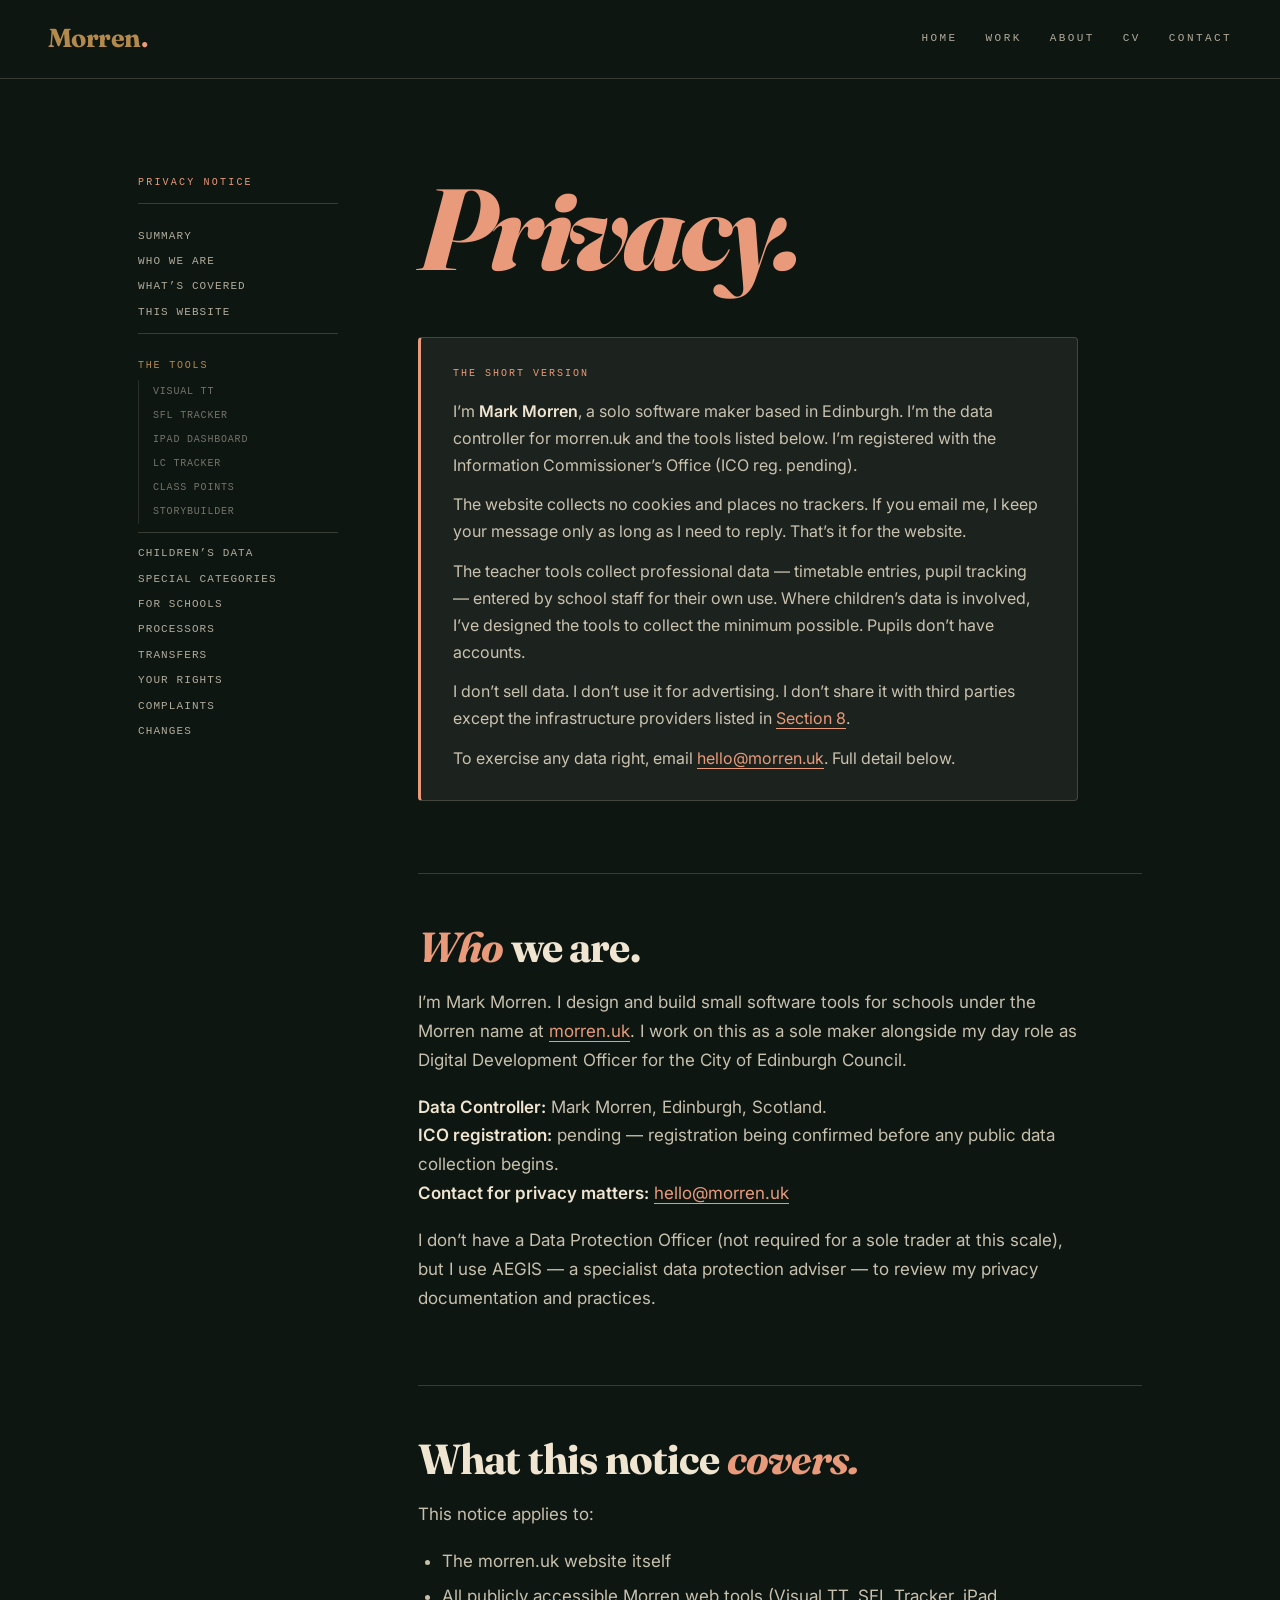
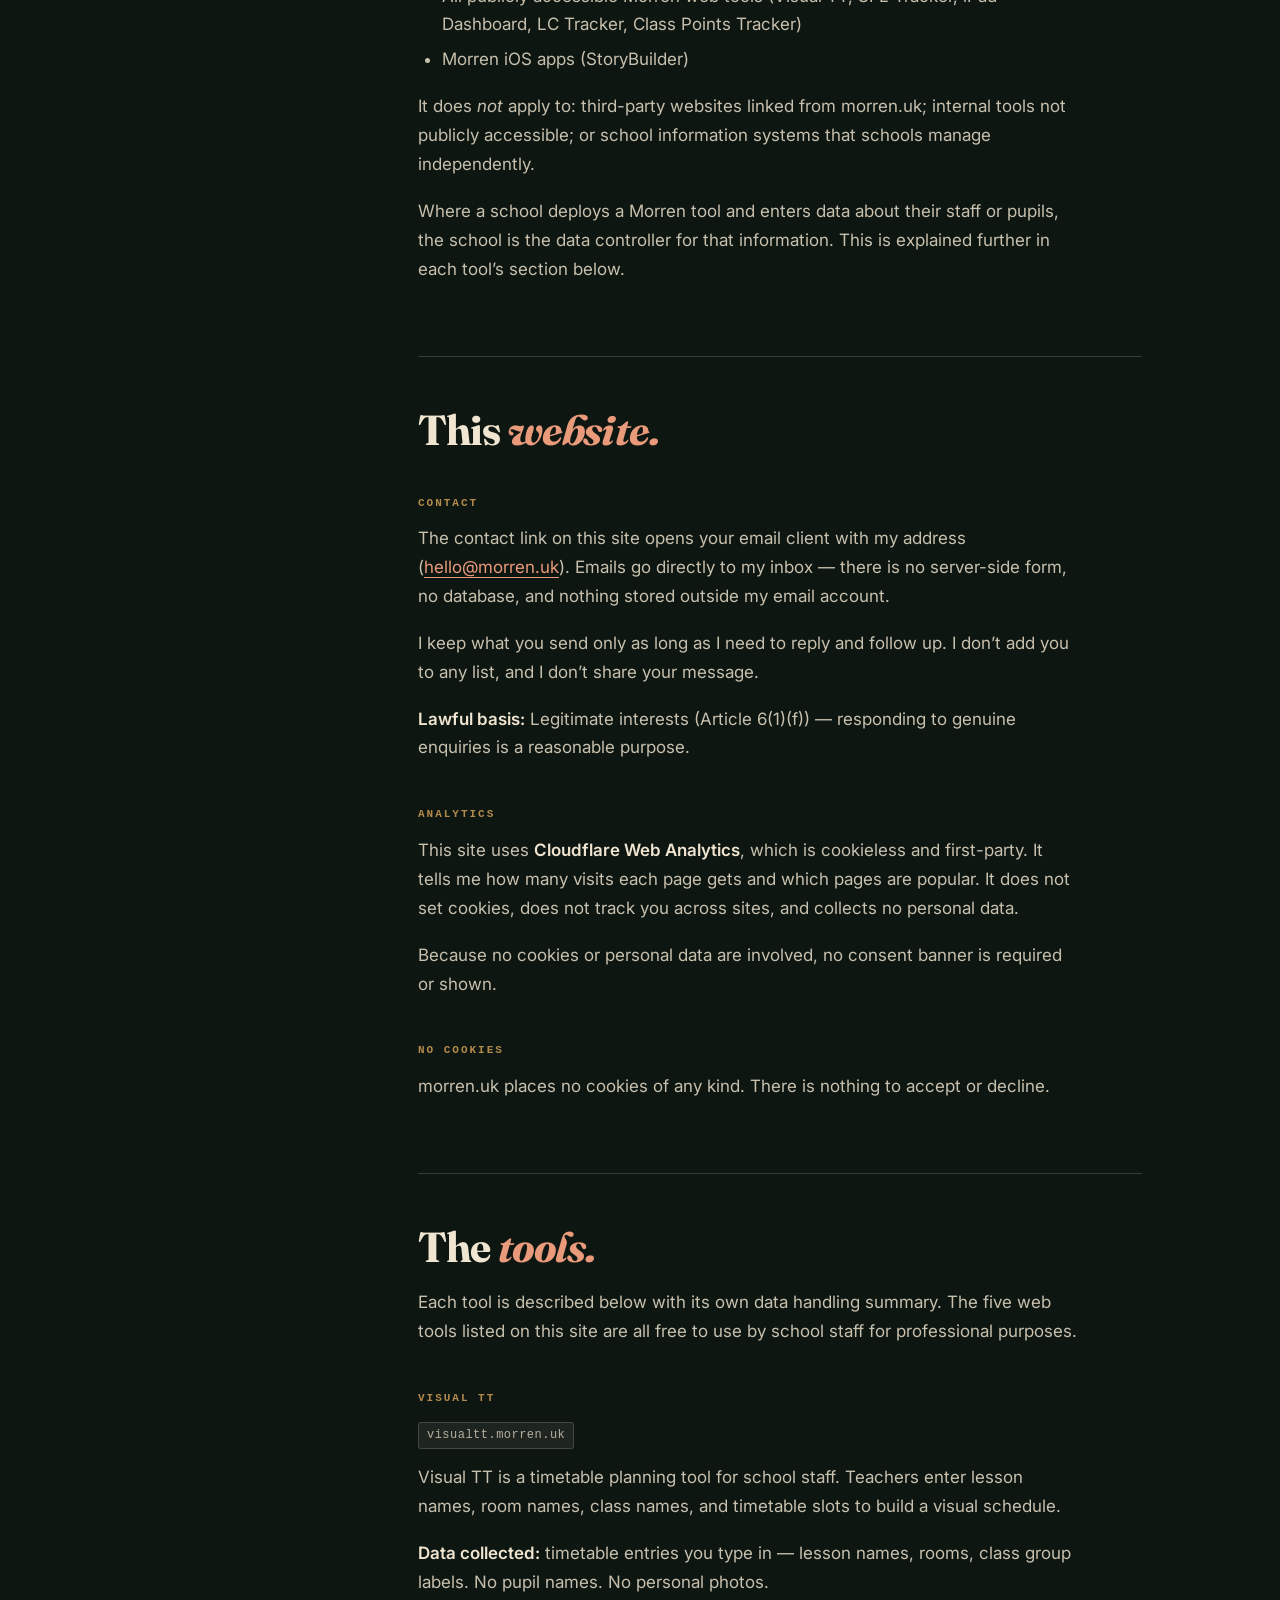
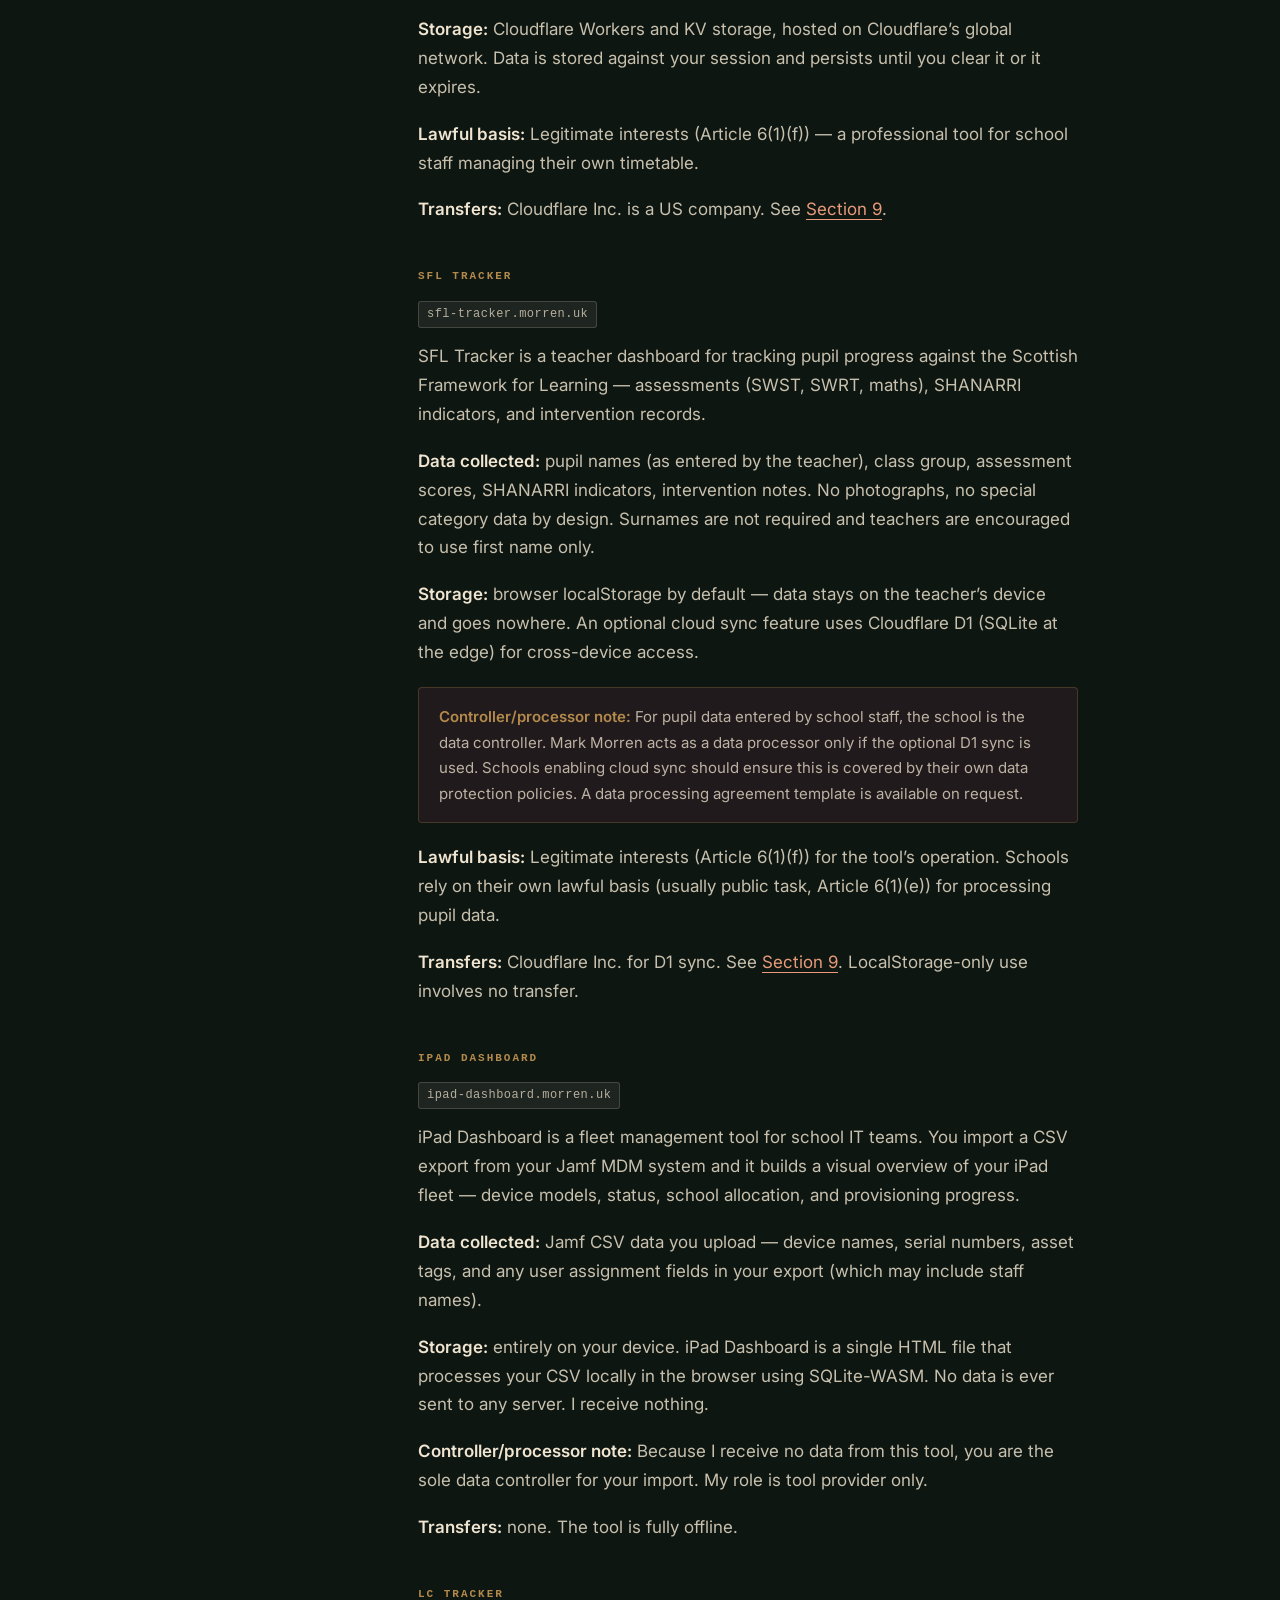
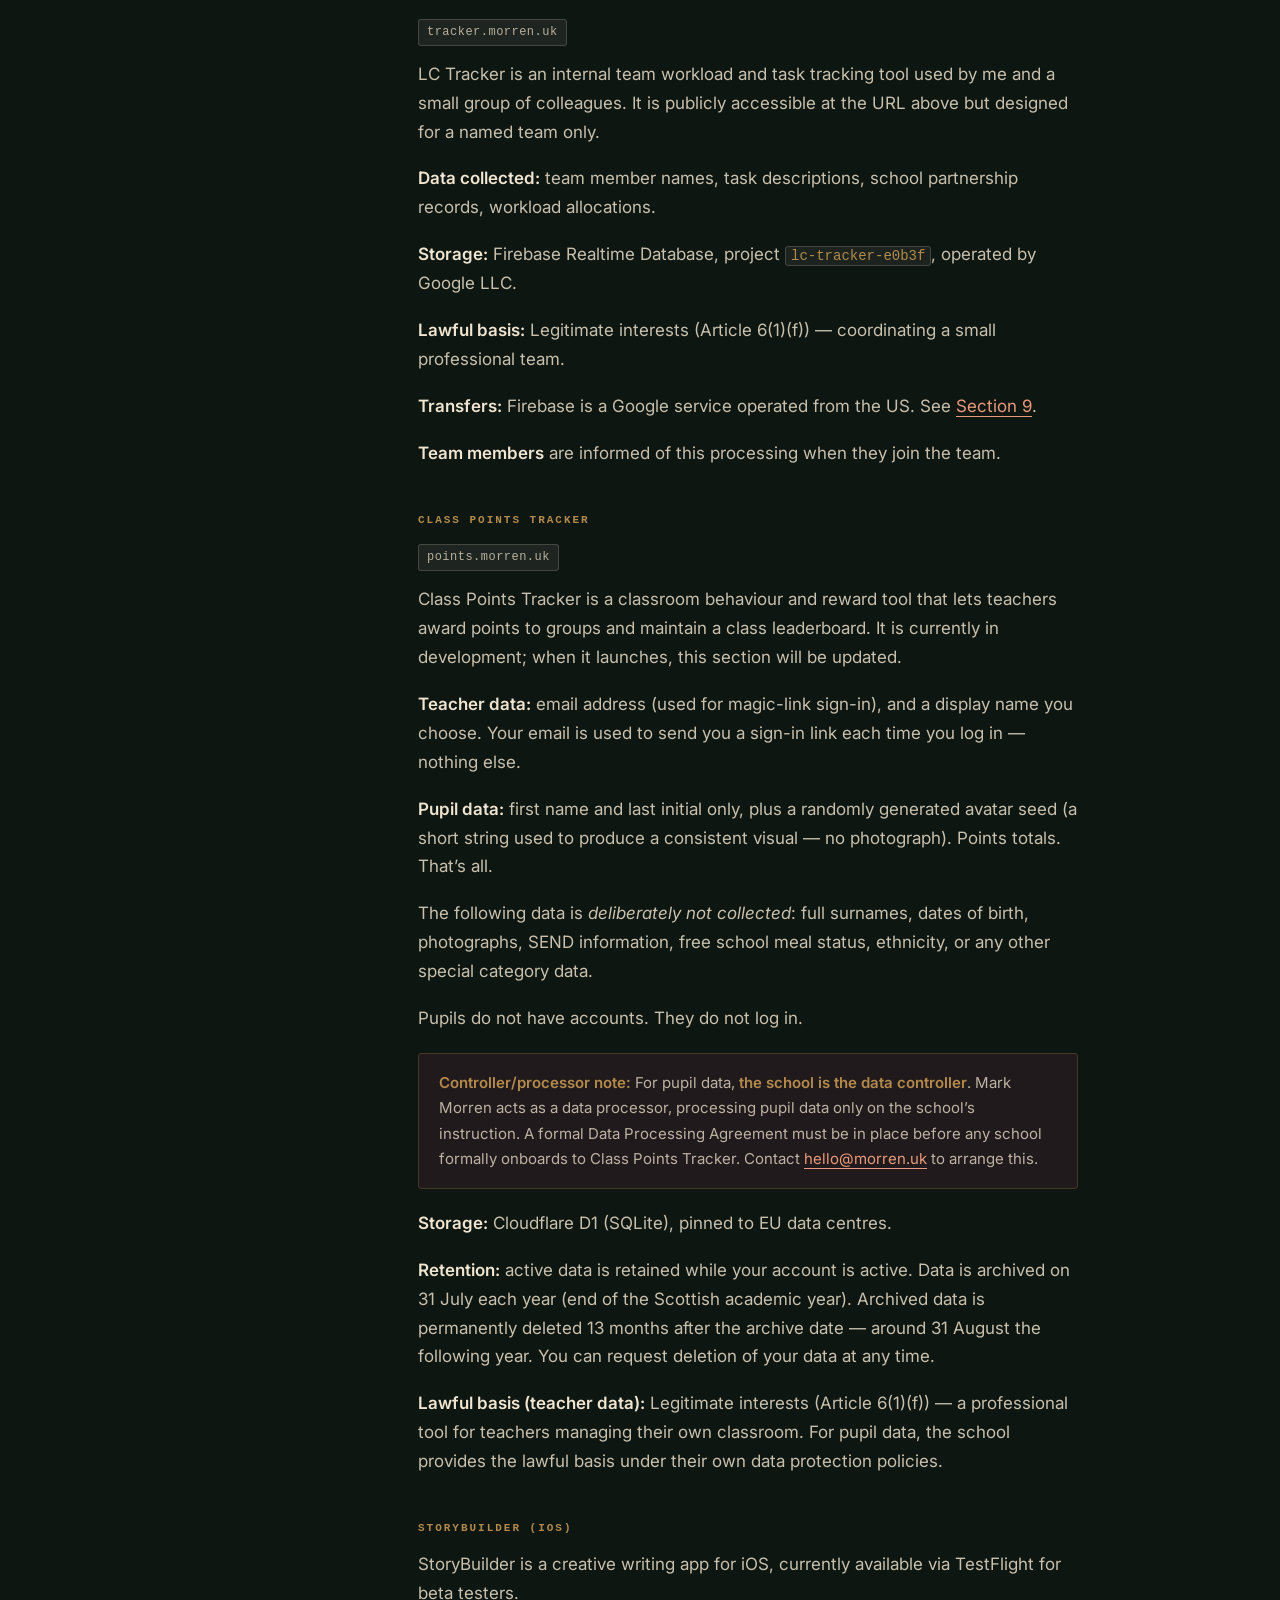
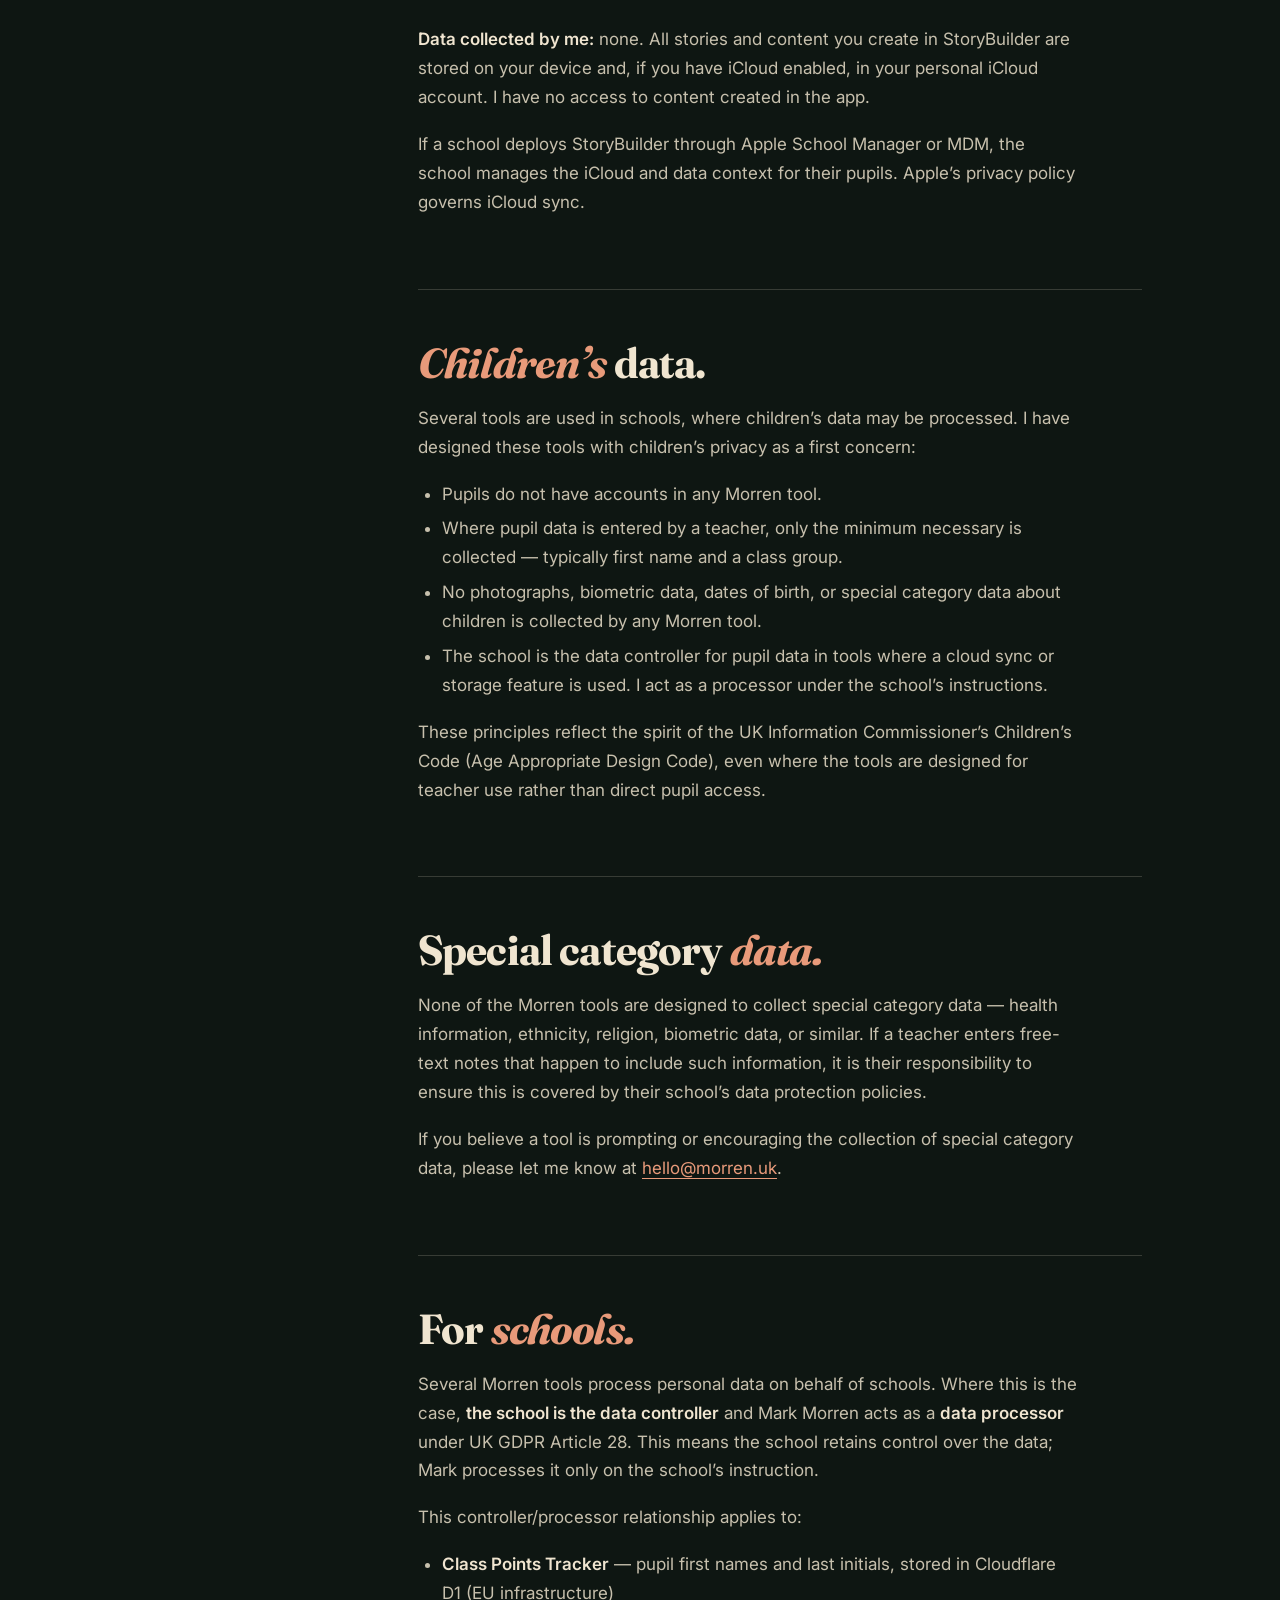
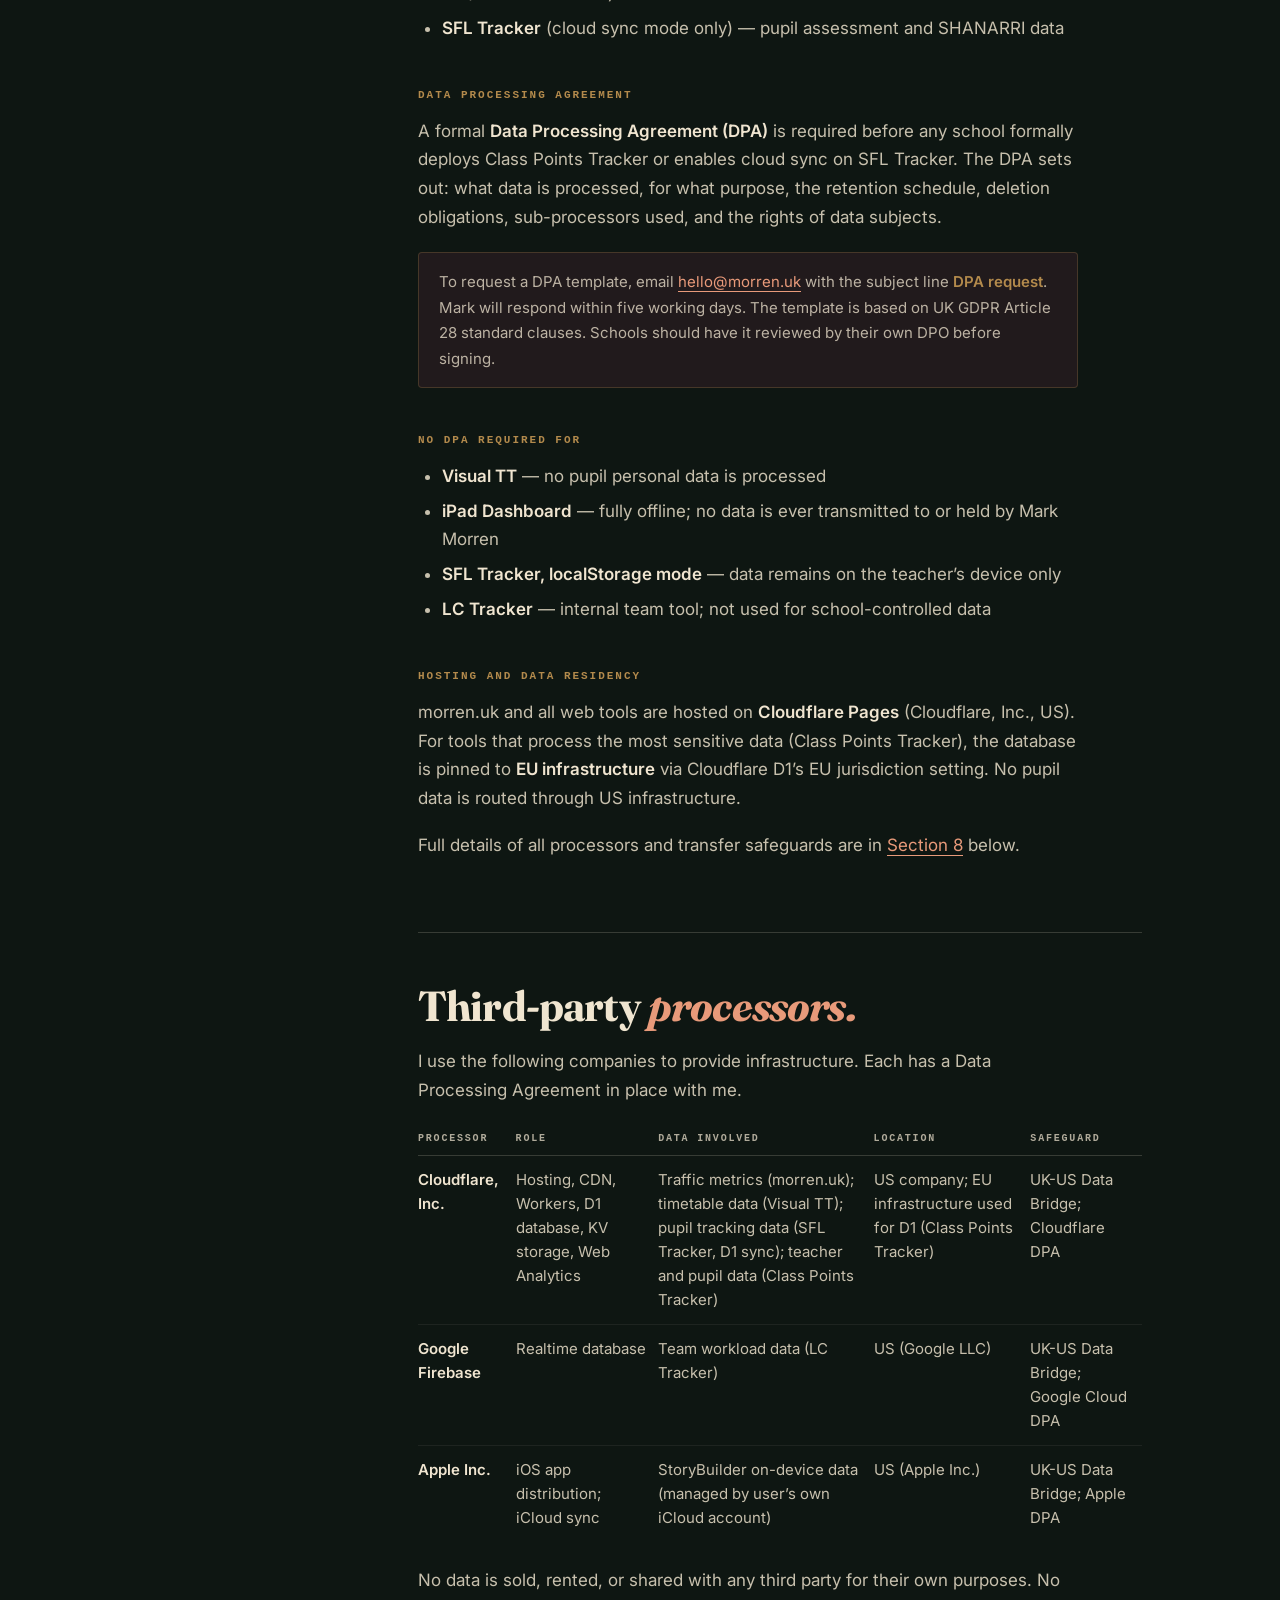
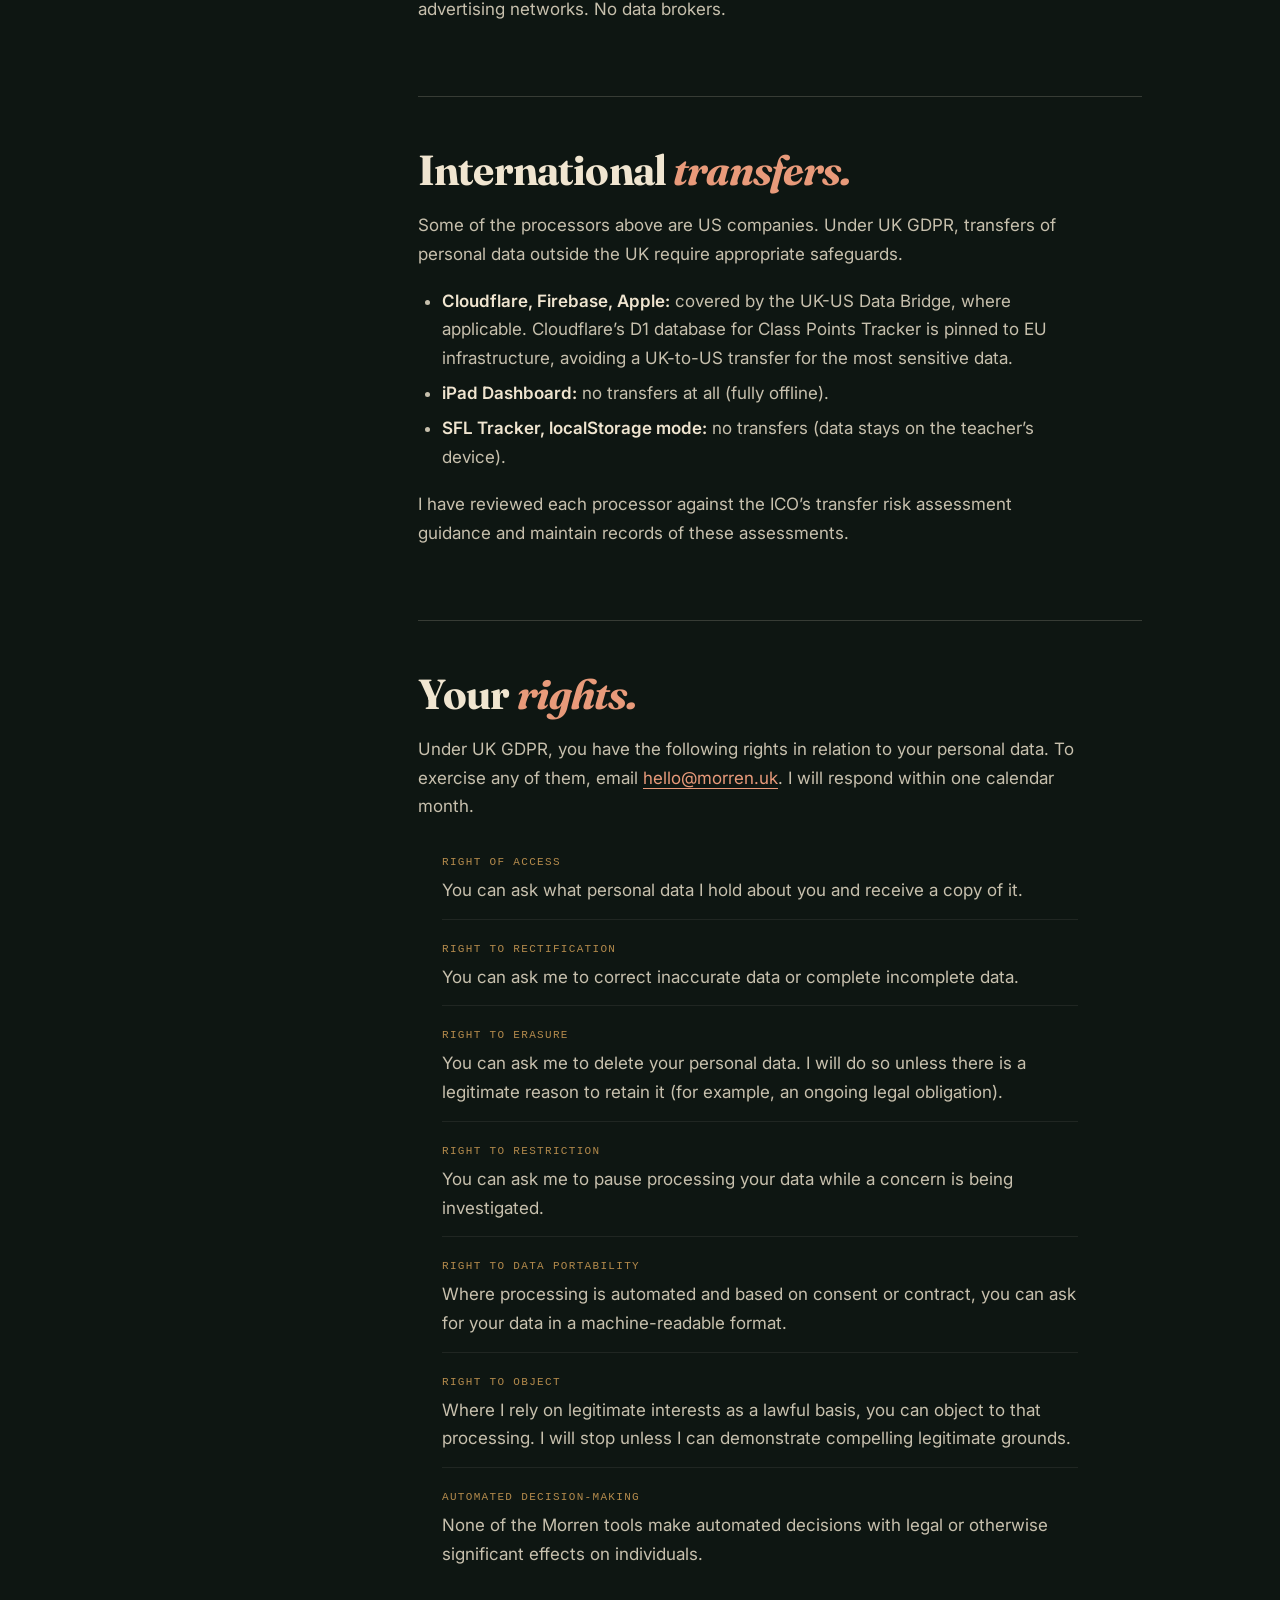
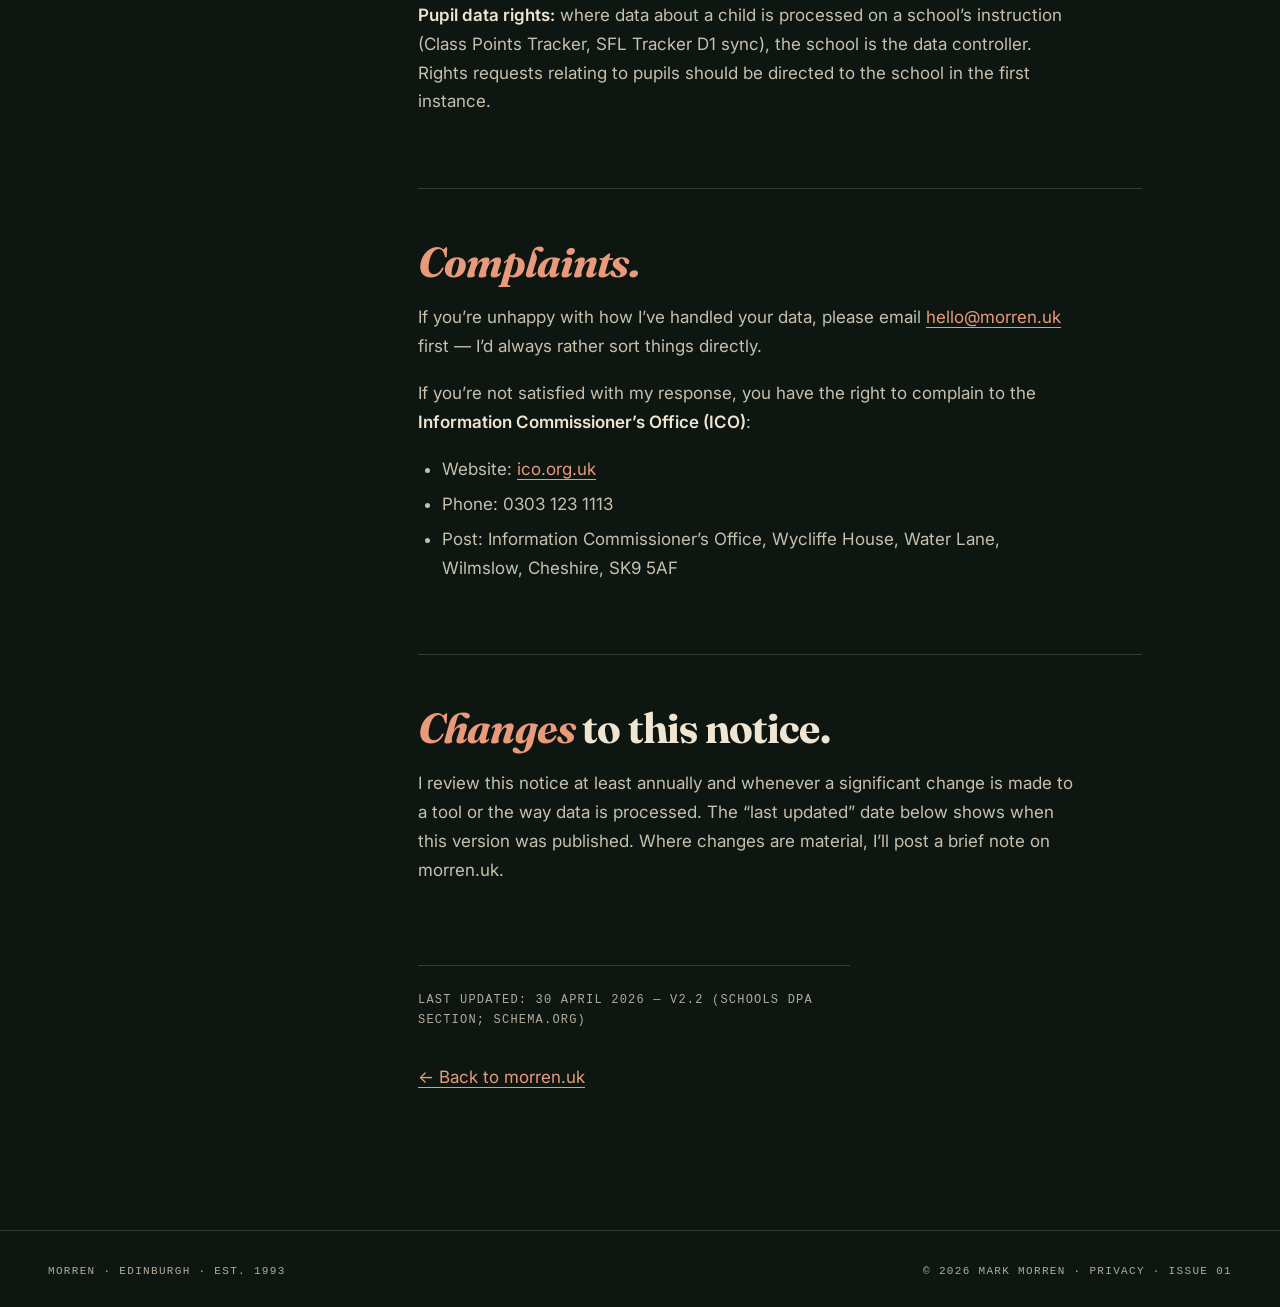
==== commit 7b889f28: "Add schools DPA section and Schema.org to privacy page Addresses Scout research flags: - New "For sc" ====
--- a/privacy.html
+++ b/privacy.html
@@ -4,9 +4,21 @@
   <meta charset="UTF-8">
   <meta name="viewport" content="width=device-width, initial-scale=1">
   <title>Privacy &middot; Morren</title>
-  <meta name="description" content="Privacy notice for morren.uk and all Morren tools. Plain English. No tracking. UK GDPR compliant.">
+  <meta name="description" content="Privacy notice for morren.uk and all Morren tools. UK GDPR compliant. No cookies. Hosted on Cloudflare. Data Processing Agreements available for schools on request.">
   <link rel="icon" type="image/svg+xml" href="/favicon.svg">
   <link rel="canonical" href="https://morren.uk/privacy">
+  <link rel="privacy-policy" href="https://morren.uk/privacy">
+  <script type="application/ld+json">
+  {
+    "@context": "https://schema.org",
+    "@type": "WebPage",
+    "name": "Privacy Notice — Morren",
+    "url": "https://morren.uk/privacy",
+    "description": "UK GDPR privacy notice for morren.uk and all Morren educational tools.",
+    "isPartOf": { "@type": "WebSite", "url": "https://morren.uk" },
+    "about": { "@type": "Thing", "name": "Privacy Policy" }
+  }
+  </script>
 
   <link rel="preconnect" href="https://fonts.bunny.net" crossorigin>
   <link rel="stylesheet" href="https://fonts.bunny.net/css?family=fraunces:400,500,600,700,800,900,400i,500i,600i,700i,800i,900i&family=inter:400,500,600,700&family=jetbrains-mono:400,500&display=swap">
@@ -329,6 +341,7 @@
         <hr class="pn-sep">
         <a href="#children">Children&rsquo;s data</a>
         <a href="#special-categories">Special categories</a>
+        <a href="#schools">For schools</a>
         <a href="#processors">Processors</a>
         <a href="#transfers">Transfers</a>
         <a href="#rights">Your rights</a>
@@ -346,7 +359,7 @@
           <p>I&rsquo;m <strong>Mark Morren</strong>, a solo software maker based in Edinburgh. I&rsquo;m the data controller for morren.uk and the tools listed below. I&rsquo;m registered with the Information Commissioner&rsquo;s Office (ICO reg. pending).</p>
           <p>The website collects no cookies and places no trackers. If you email me, I keep your message only as long as I need to reply. That&rsquo;s it for the website.</p>
           <p>The teacher tools collect professional data &mdash; timetable entries, pupil tracking &mdash; entered by school staff for their own use. Where children&rsquo;s data is involved, I&rsquo;ve designed the tools to collect the minimum possible. Pupils don&rsquo;t have accounts.</p>
-          <p>I don&rsquo;t sell data. I don&rsquo;t use it for advertising. I don&rsquo;t share it with third parties except the infrastructure providers listed in <a href="#processors">Section&nbsp;7</a>.</p>
+          <p>I don&rsquo;t sell data. I don&rsquo;t use it for advertising. I don&rsquo;t share it with third parties except the infrastructure providers listed in <a href="#processors">Section&nbsp;8</a>.</p>
           <p>To exercise any data right, email <a href="mailto:hello@morren.uk">hello@morren.uk</a>. Full detail below.</p>
         </div>
 
@@ -402,7 +415,7 @@
           <p><strong>Data collected:</strong> timetable entries you type in &mdash; lesson names, rooms, class group labels. No pupil names. No personal photos.</p>
           <p><strong>Storage:</strong> Cloudflare Workers and KV storage, hosted on Cloudflare&rsquo;s global network. Data is stored against your session and persists until you clear it or it expires.</p>
           <p><strong>Lawful basis:</strong> Legitimate interests (Article 6(1)(f)) &mdash; a professional tool for school staff managing their own timetable.</p>
-          <p><strong>Transfers:</strong> Cloudflare Inc. is a US company. See <a href="#transfers">Section&nbsp;8</a>.</p>
+          <p><strong>Transfers:</strong> Cloudflare Inc. is a US company. See <a href="#transfers">Section&nbsp;9</a>.</p>
 
           <!-- SFL TRACKER -->
           <h3 id="sfl-tracker">SFL Tracker</h3>
@@ -416,7 +429,7 @@
           </div>
 
           <p><strong>Lawful basis:</strong> Legitimate interests (Article 6(1)(f)) for the tool&rsquo;s operation. Schools rely on their own lawful basis (usually public task, Article 6(1)(e)) for processing pupil data.</p>
-          <p><strong>Transfers:</strong> Cloudflare Inc. for D1 sync. See <a href="#transfers">Section&nbsp;8</a>. LocalStorage-only use involves no transfer.</p>
+          <p><strong>Transfers:</strong> Cloudflare Inc. for D1 sync. See <a href="#transfers">Section&nbsp;9</a>. LocalStorage-only use involves no transfer.</p>
 
           <!-- IPAD DASHBOARD -->
           <h3 id="ipad-dashboard">iPad Dashboard</h3>
@@ -434,7 +447,7 @@
           <p><strong>Data collected:</strong> team member names, task descriptions, school partnership records, workload allocations.</p>
           <p><strong>Storage:</strong> Firebase Realtime Database, project <code>lc-tracker-e0b3f</code>, operated by Google LLC.</p>
           <p><strong>Lawful basis:</strong> Legitimate interests (Article 6(1)(f)) &mdash; coordinating a small professional team.</p>
-          <p><strong>Transfers:</strong> Firebase is a Google service operated from the US. See <a href="#transfers">Section&nbsp;8</a>.</p>
+          <p><strong>Transfers:</strong> Firebase is a Google service operated from the US. See <a href="#transfers">Section&nbsp;9</a>.</p>
           <p><strong>Team members</strong> are informed of this processing when they join the team.</p>
 
           <!-- CLASS POINTS TRACKER -->
@@ -481,7 +494,38 @@
           <p>If you believe a tool is prompting or encouraging the collection of special category data, please let me know at <a href="mailto:hello@morren.uk">hello@morren.uk</a>.</p>
         </section>
 
-        <!-- SECTION 7: THIRD-PARTY PROCESSORS -->
+        <!-- SECTION 7: FOR SCHOOLS -->
+        <section id="schools">
+          <h2>For <em>schools.</em></h2>
+          <p>Several Morren tools process personal data on behalf of schools. Where this is the case, <strong>the school is the data controller</strong> and Mark Morren acts as a <strong>data processor</strong> under UK GDPR Article 28. This means the school retains control over the data; Mark processes it only on the school&rsquo;s instruction.</p>
+
+          <p>This controller/processor relationship applies to:</p>
+          <ul>
+            <li><strong>Class Points Tracker</strong> &mdash; pupil first names and last initials, stored in Cloudflare D1 (EU infrastructure)</li>
+            <li><strong>SFL Tracker</strong> (cloud sync mode only) &mdash; pupil assessment and SHANARRI data</li>
+          </ul>
+
+          <h3>Data Processing Agreement</h3>
+          <p>A formal <strong>Data Processing Agreement (DPA)</strong> is required before any school formally deploys Class Points Tracker or enables cloud sync on SFL Tracker. The DPA sets out: what data is processed, for what purpose, the retention schedule, deletion obligations, sub-processors used, and the rights of data subjects.</p>
+
+          <div class="data-note">
+            <p>To request a DPA template, email <a href="mailto:hello@morren.uk">hello@morren.uk</a> with the subject line <strong>DPA request</strong>. Mark will respond within five working days. The template is based on UK GDPR Article 28 standard clauses. Schools should have it reviewed by their own DPO before signing.</p>
+          </div>
+
+          <h3>No DPA required for</h3>
+          <ul>
+            <li><strong>Visual TT</strong> &mdash; no pupil personal data is processed</li>
+            <li><strong>iPad Dashboard</strong> &mdash; fully offline; no data is ever transmitted to or held by Mark Morren</li>
+            <li><strong>SFL Tracker, localStorage mode</strong> &mdash; data remains on the teacher&rsquo;s device only</li>
+            <li><strong>LC Tracker</strong> &mdash; internal team tool; not used for school-controlled data</li>
+          </ul>
+
+          <h3>Hosting and data residency</h3>
+          <p>morren.uk and all web tools are hosted on <strong>Cloudflare Pages</strong> (Cloudflare, Inc., US). For tools that process the most sensitive data (Class Points Tracker), the database is pinned to <strong>EU infrastructure</strong> via Cloudflare D1&rsquo;s EU jurisdiction setting. No pupil data is routed through US infrastructure.</p>
+          <p>Full details of all processors and transfer safeguards are in <a href="#processors">Section&nbsp;8</a> below.</p>
+        </section>
+
+        <!-- SECTION 8: THIRD-PARTY PROCESSORS -->
         <section id="processors">
           <h2>Third-party <em>processors.</em></h2>
           <p>I use the following companies to provide infrastructure. Each has a Data Processing Agreement in place with me.</p>
@@ -593,7 +637,7 @@
           <p>I review this notice at least annually and whenever a significant change is made to a tool or the way data is processed. The &ldquo;last updated&rdquo; date below shows when this version was published. Where changes are material, I&rsquo;ll post a brief note on morren.uk.</p>
         </section>
 
-        <p class="meta">Last updated: 30 April 2026 &mdash; v2.1 (two-column layout)</p>
+        <p class="meta">Last updated: 30 April 2026 &mdash; v2.2 (schools DPA section; Schema.org)</p>
         <p class="back"><a href="/">&larr; Back to morren.uk</a></p>
       </div><!-- /priv-content -->
 
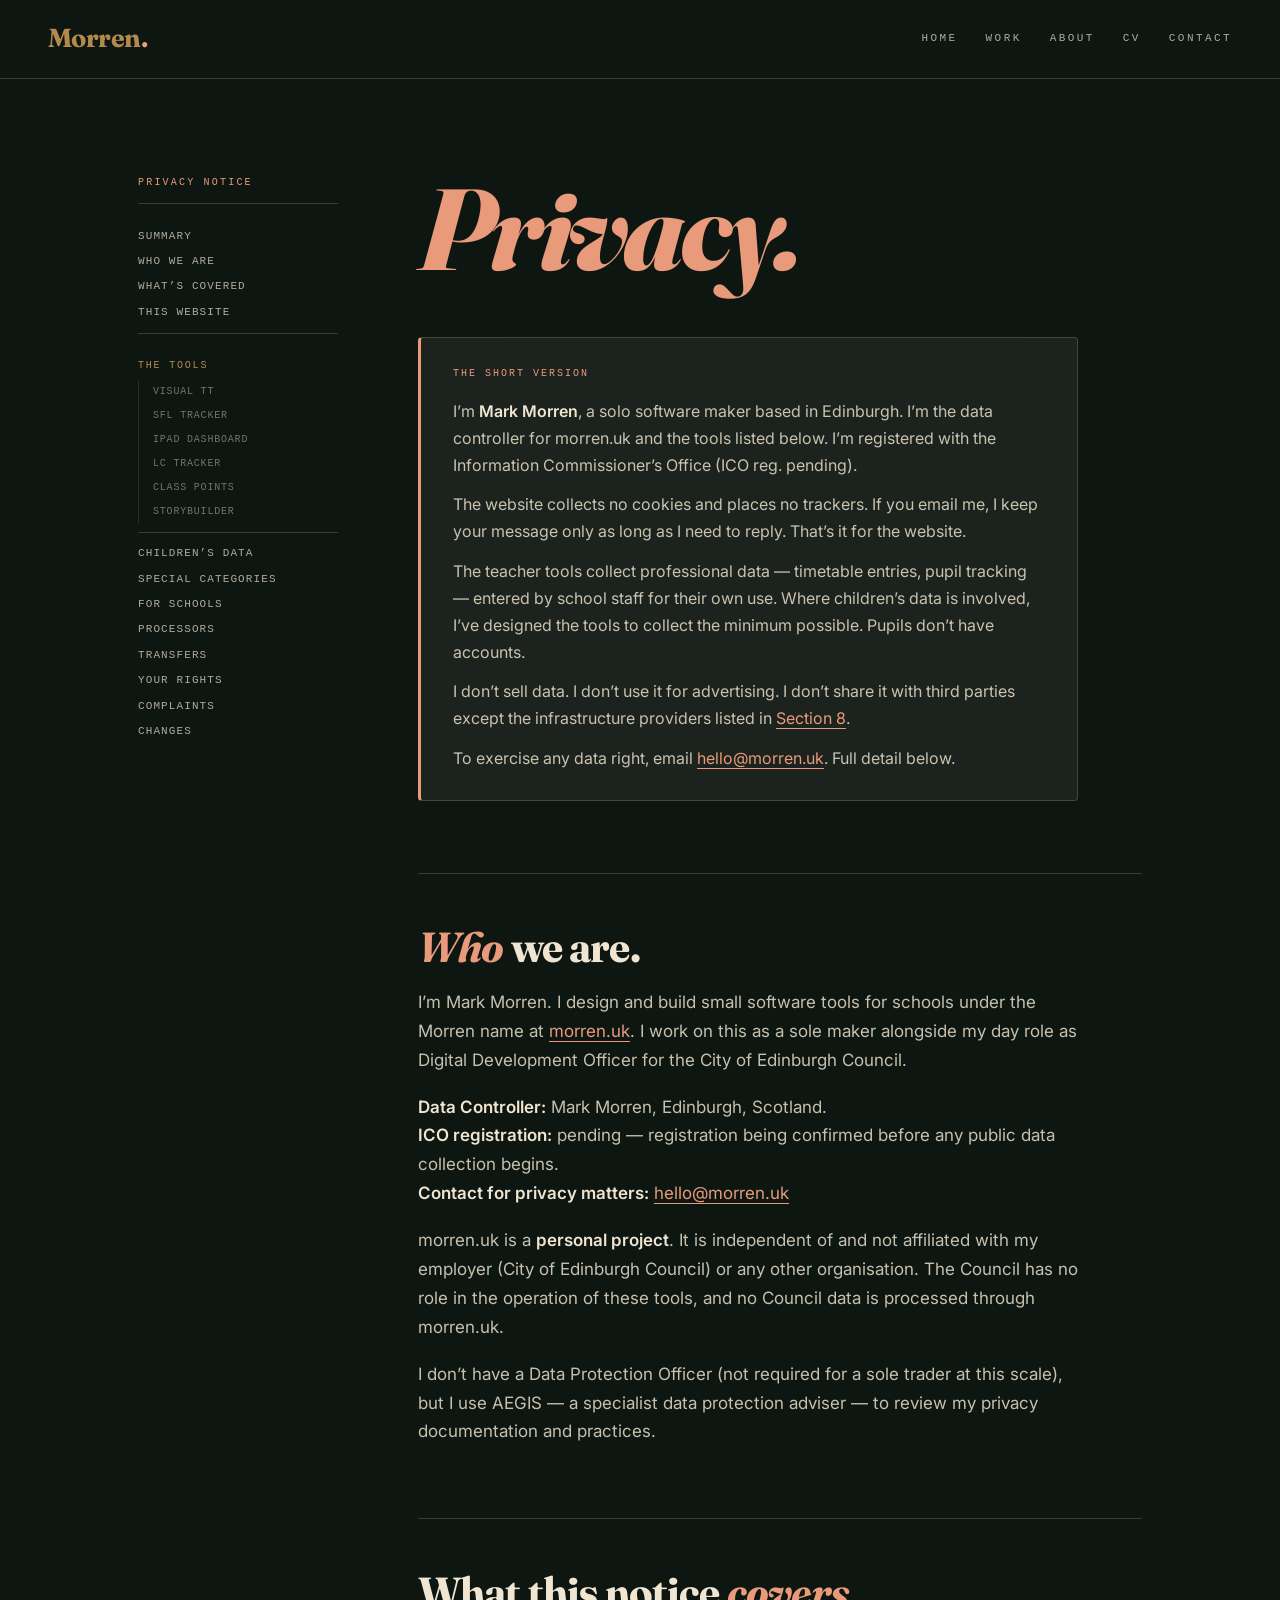
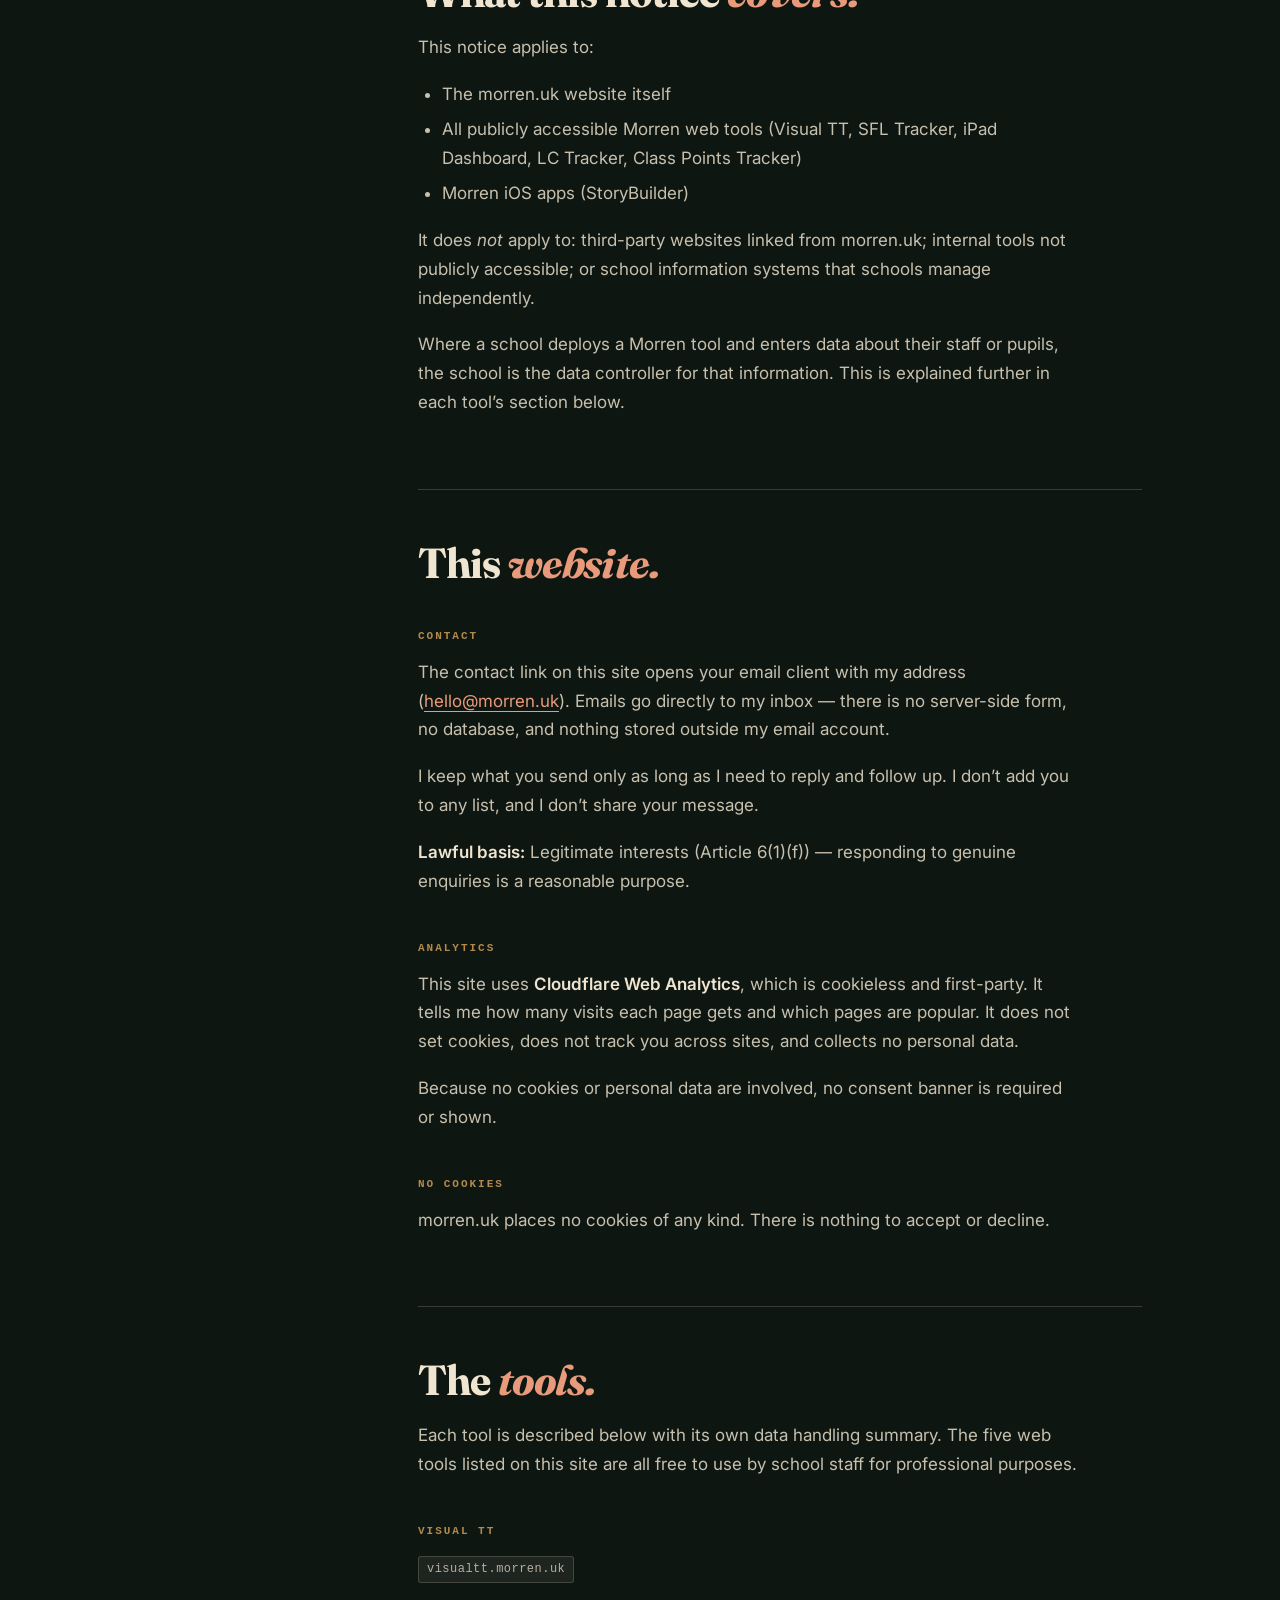
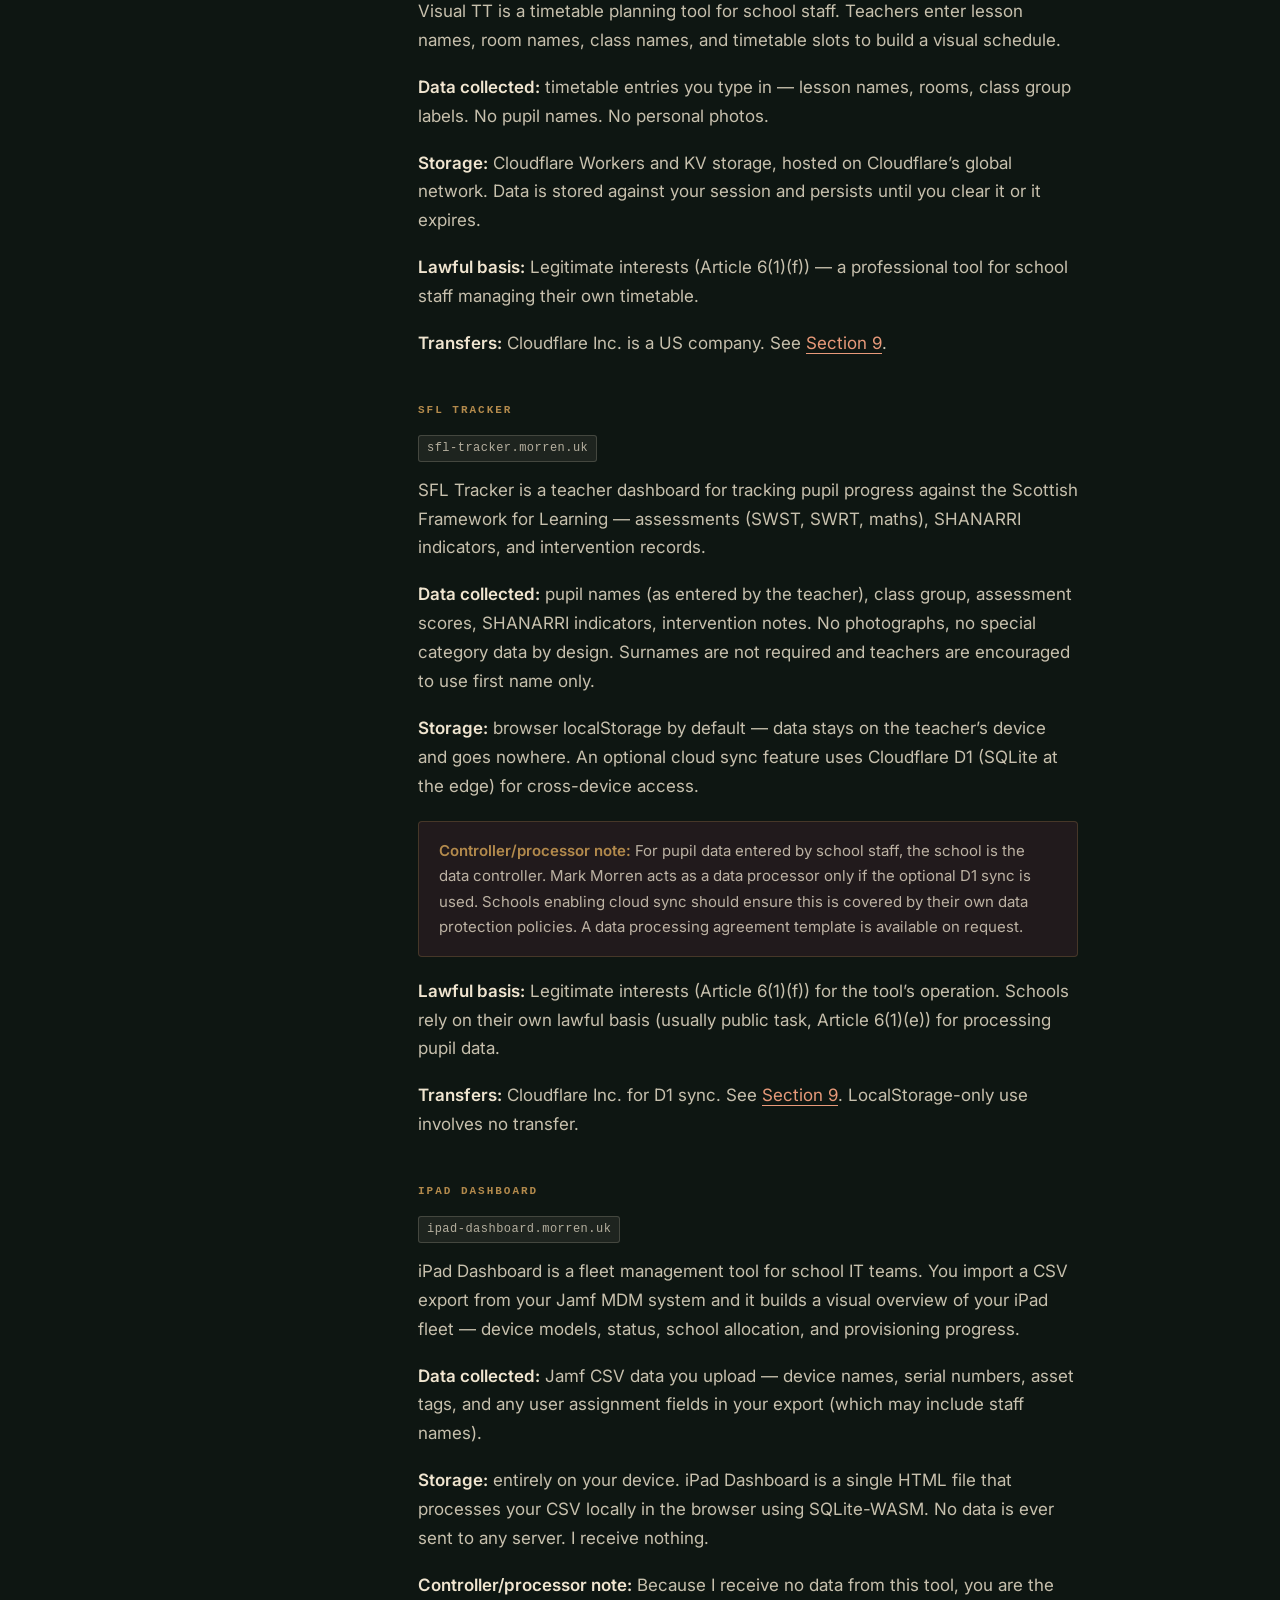
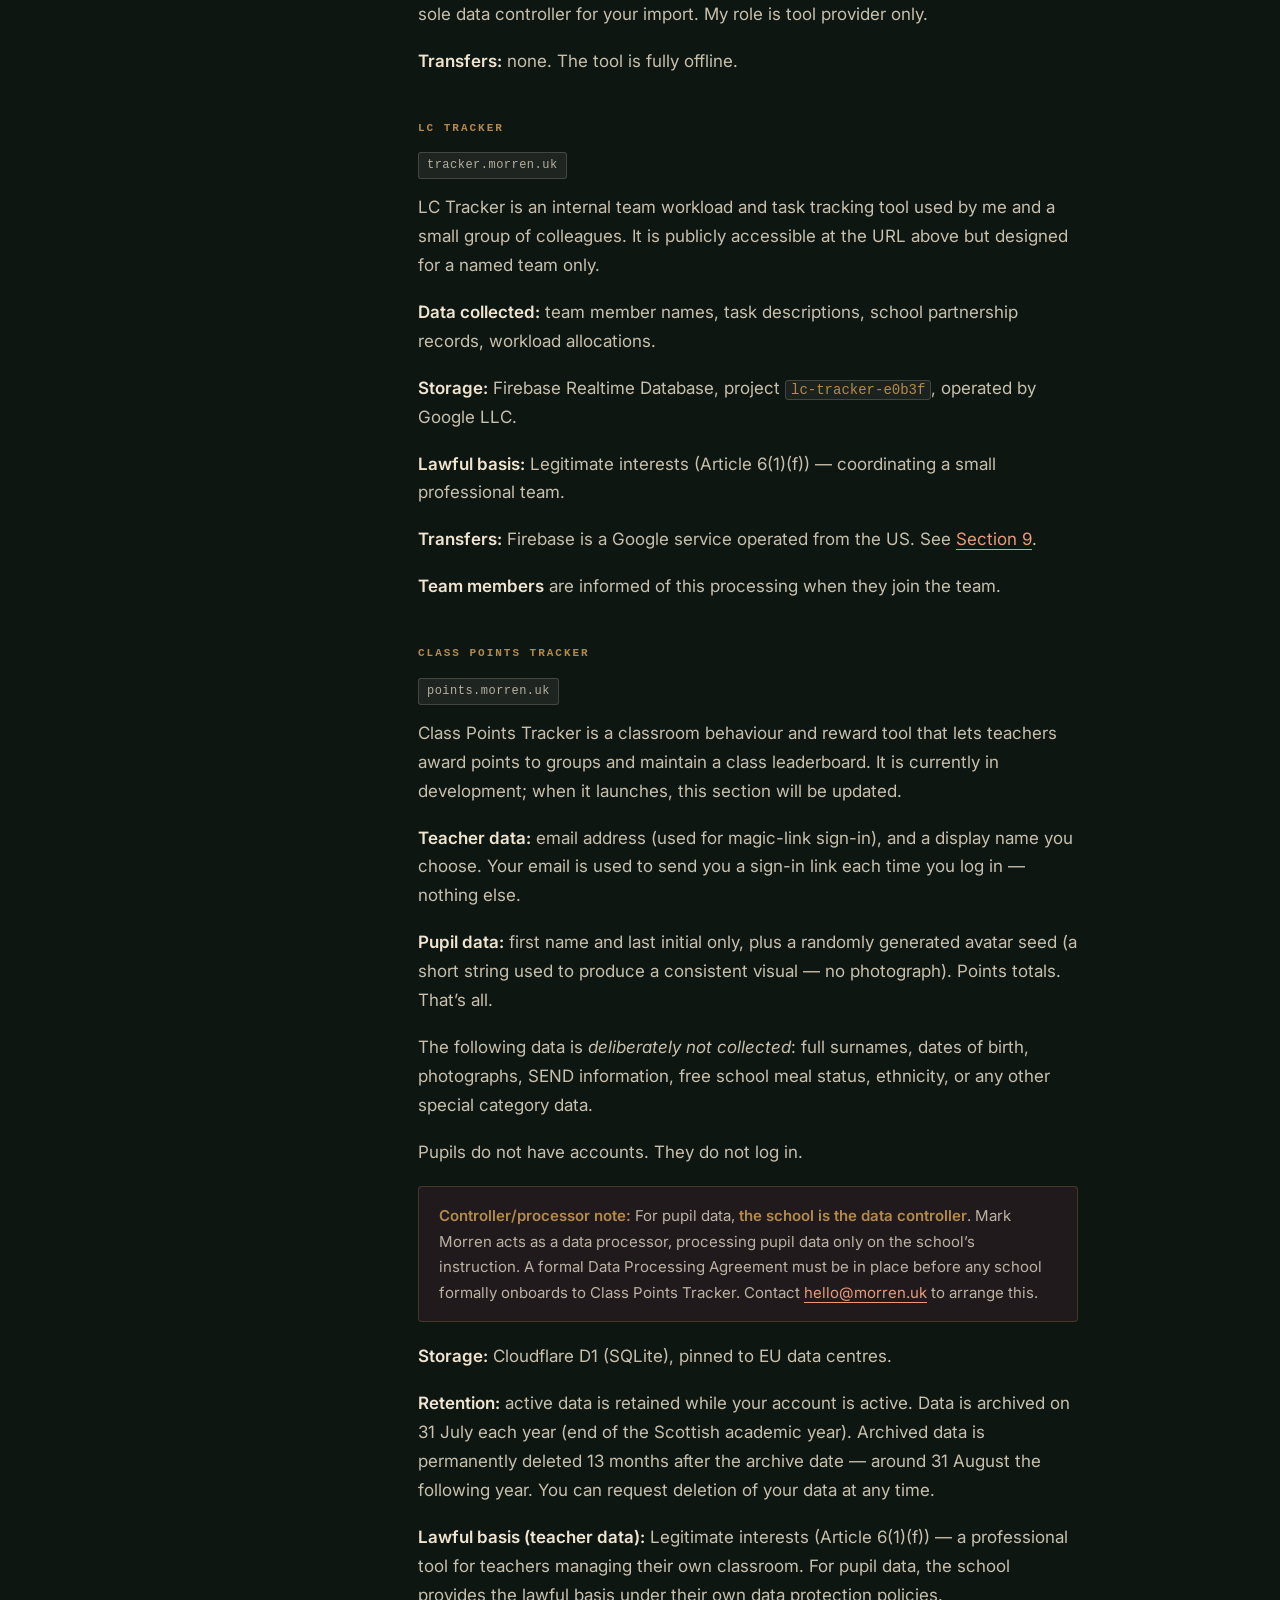
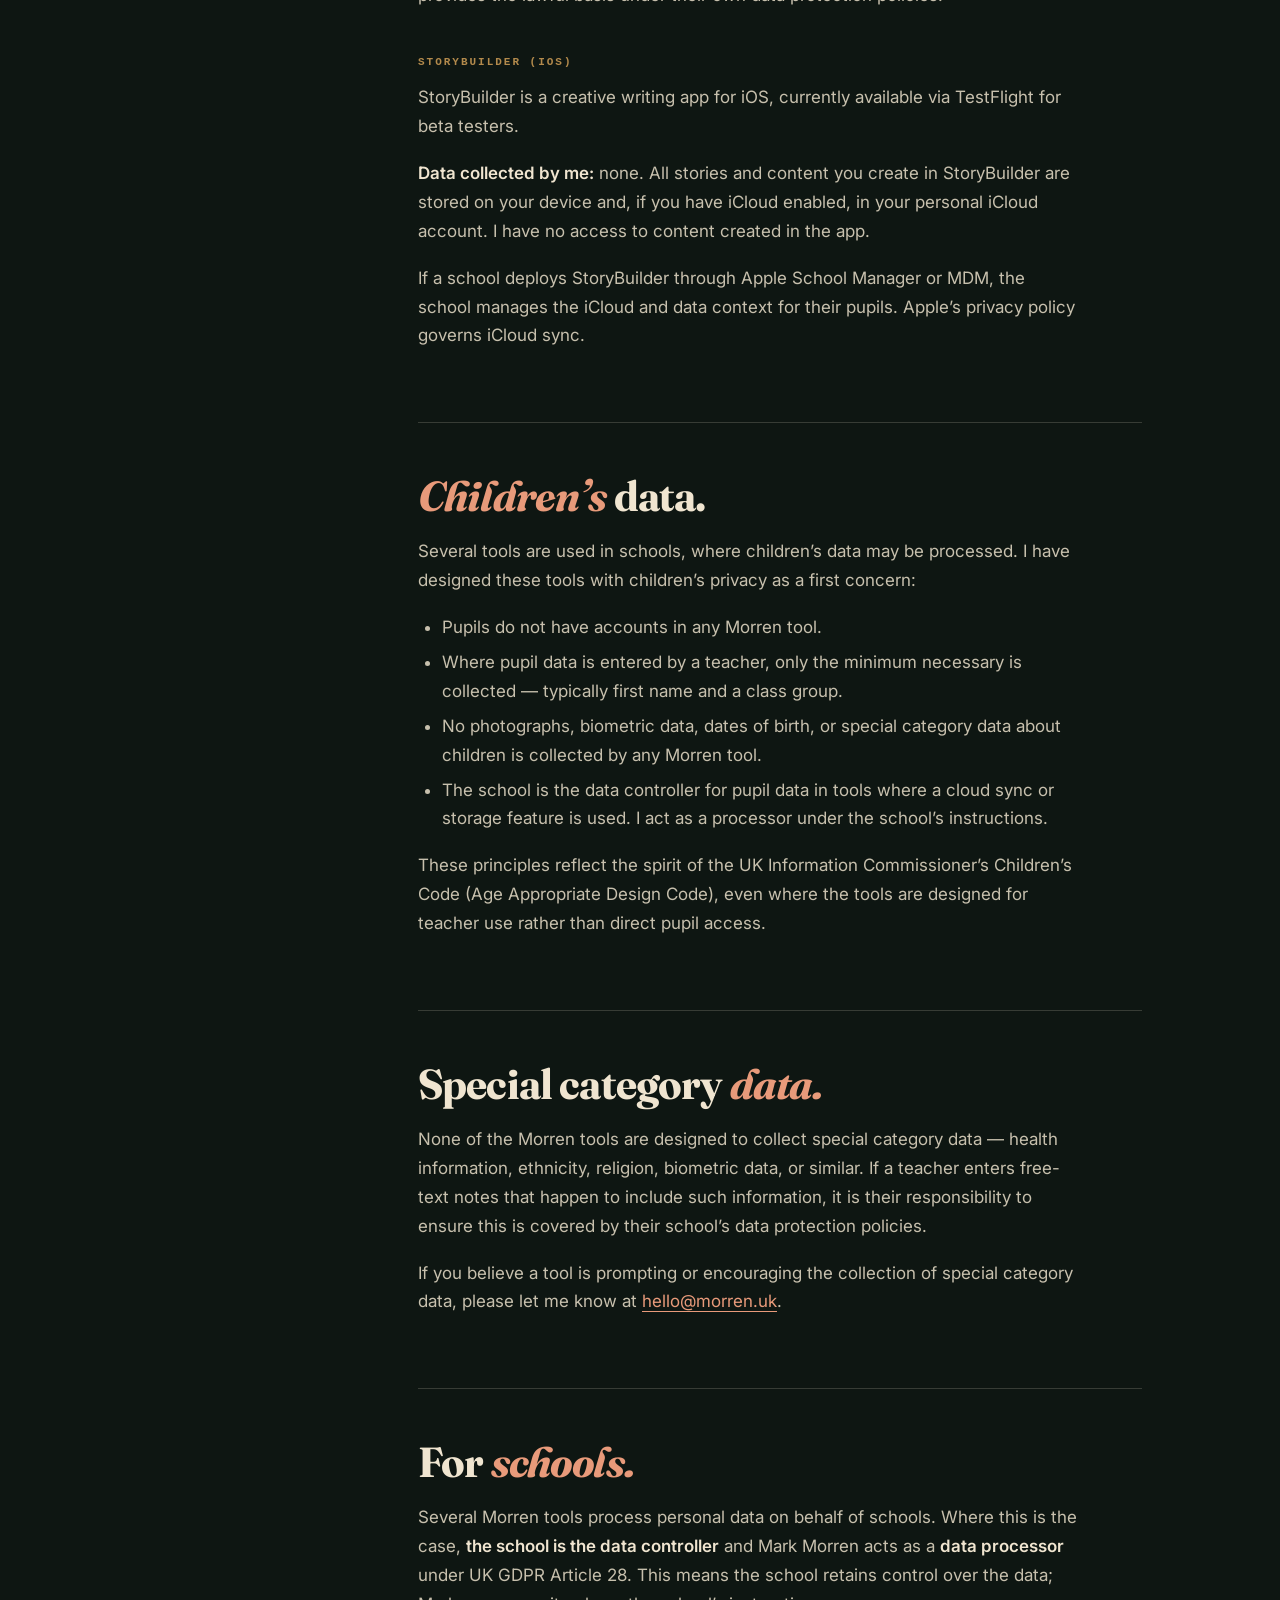
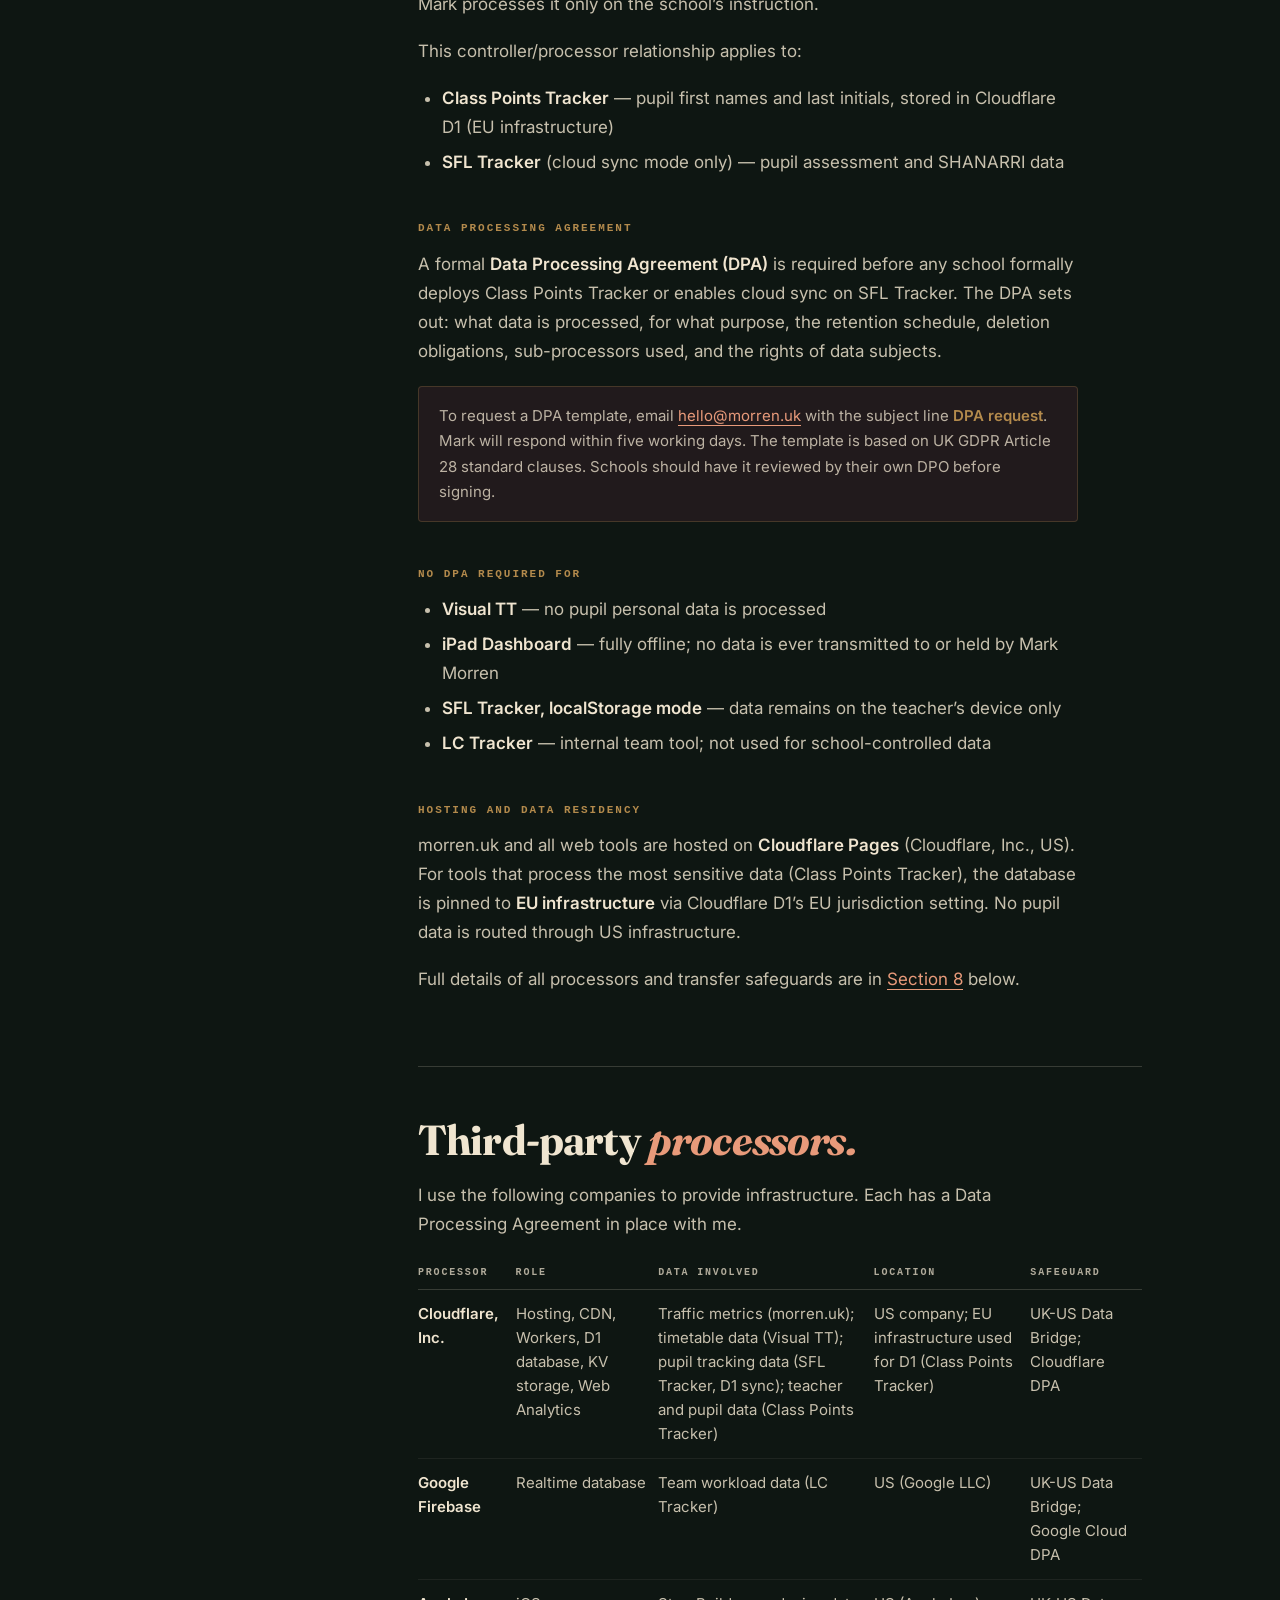
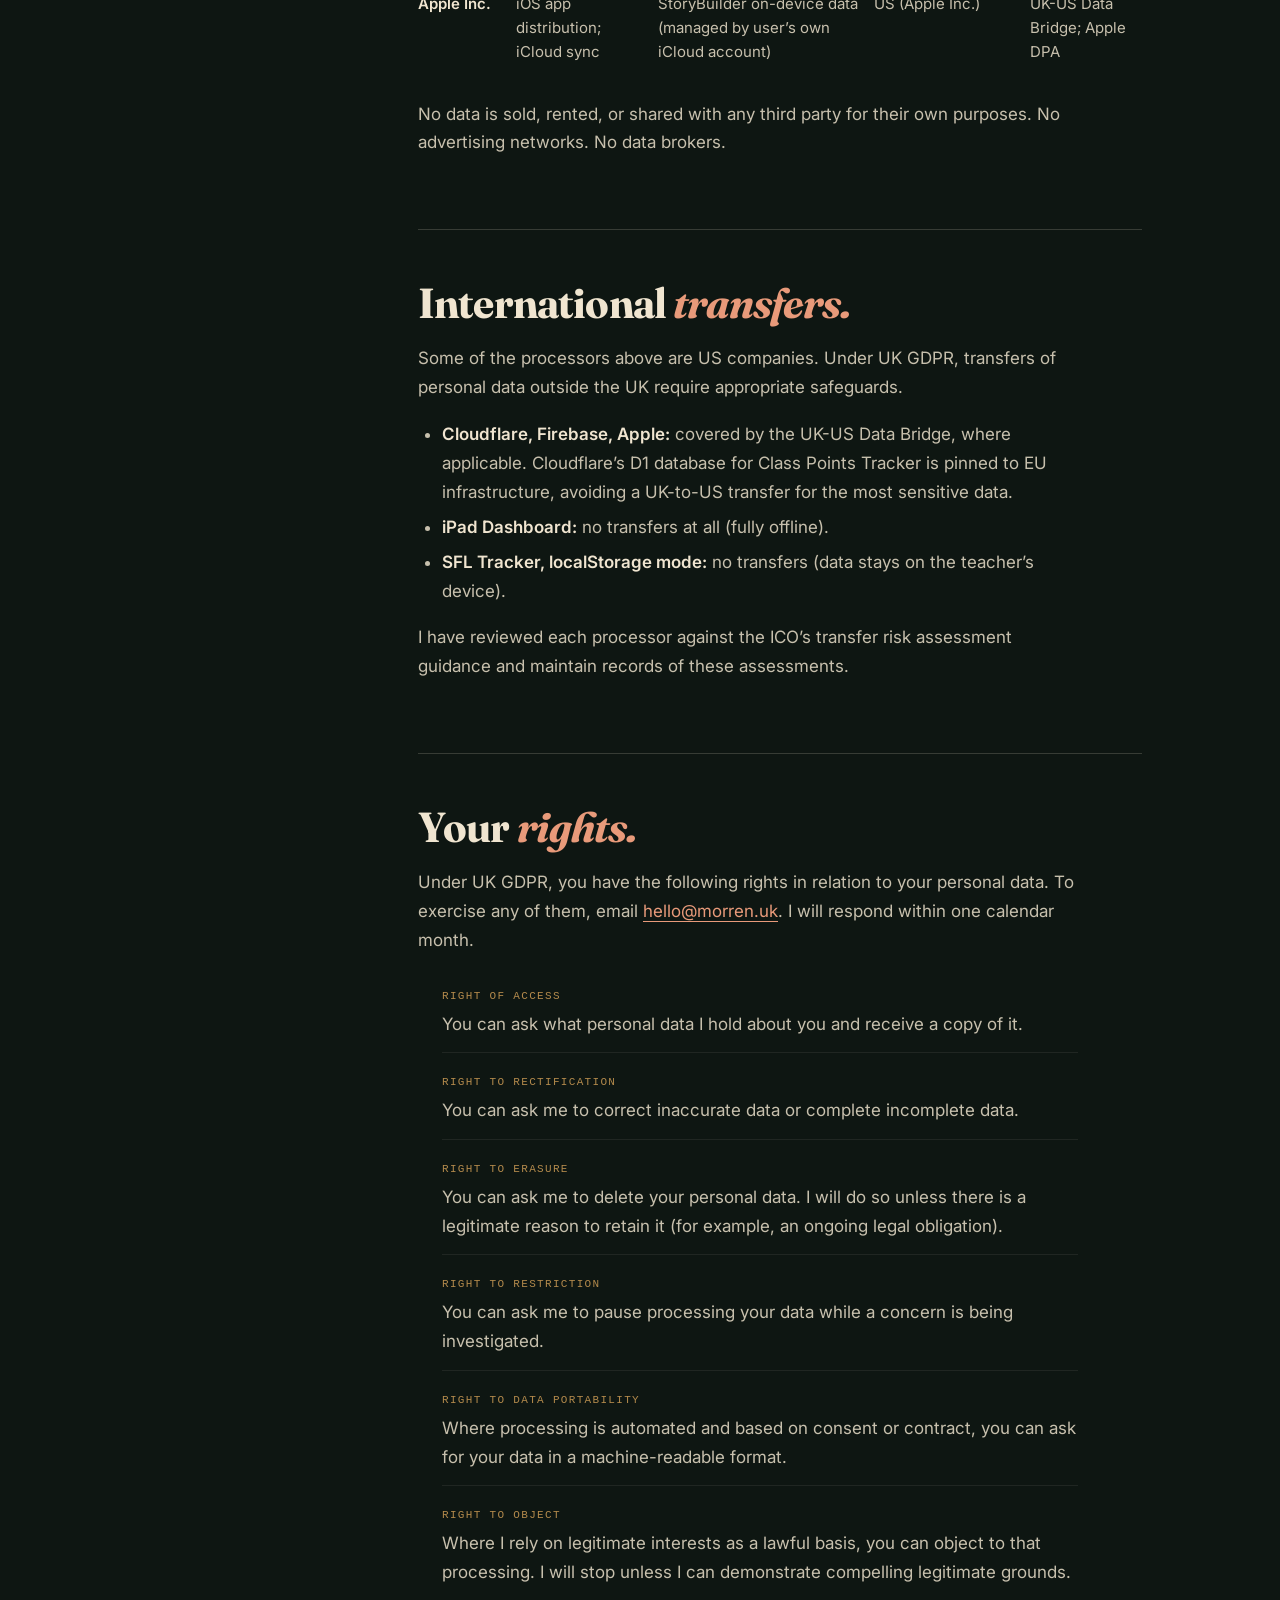
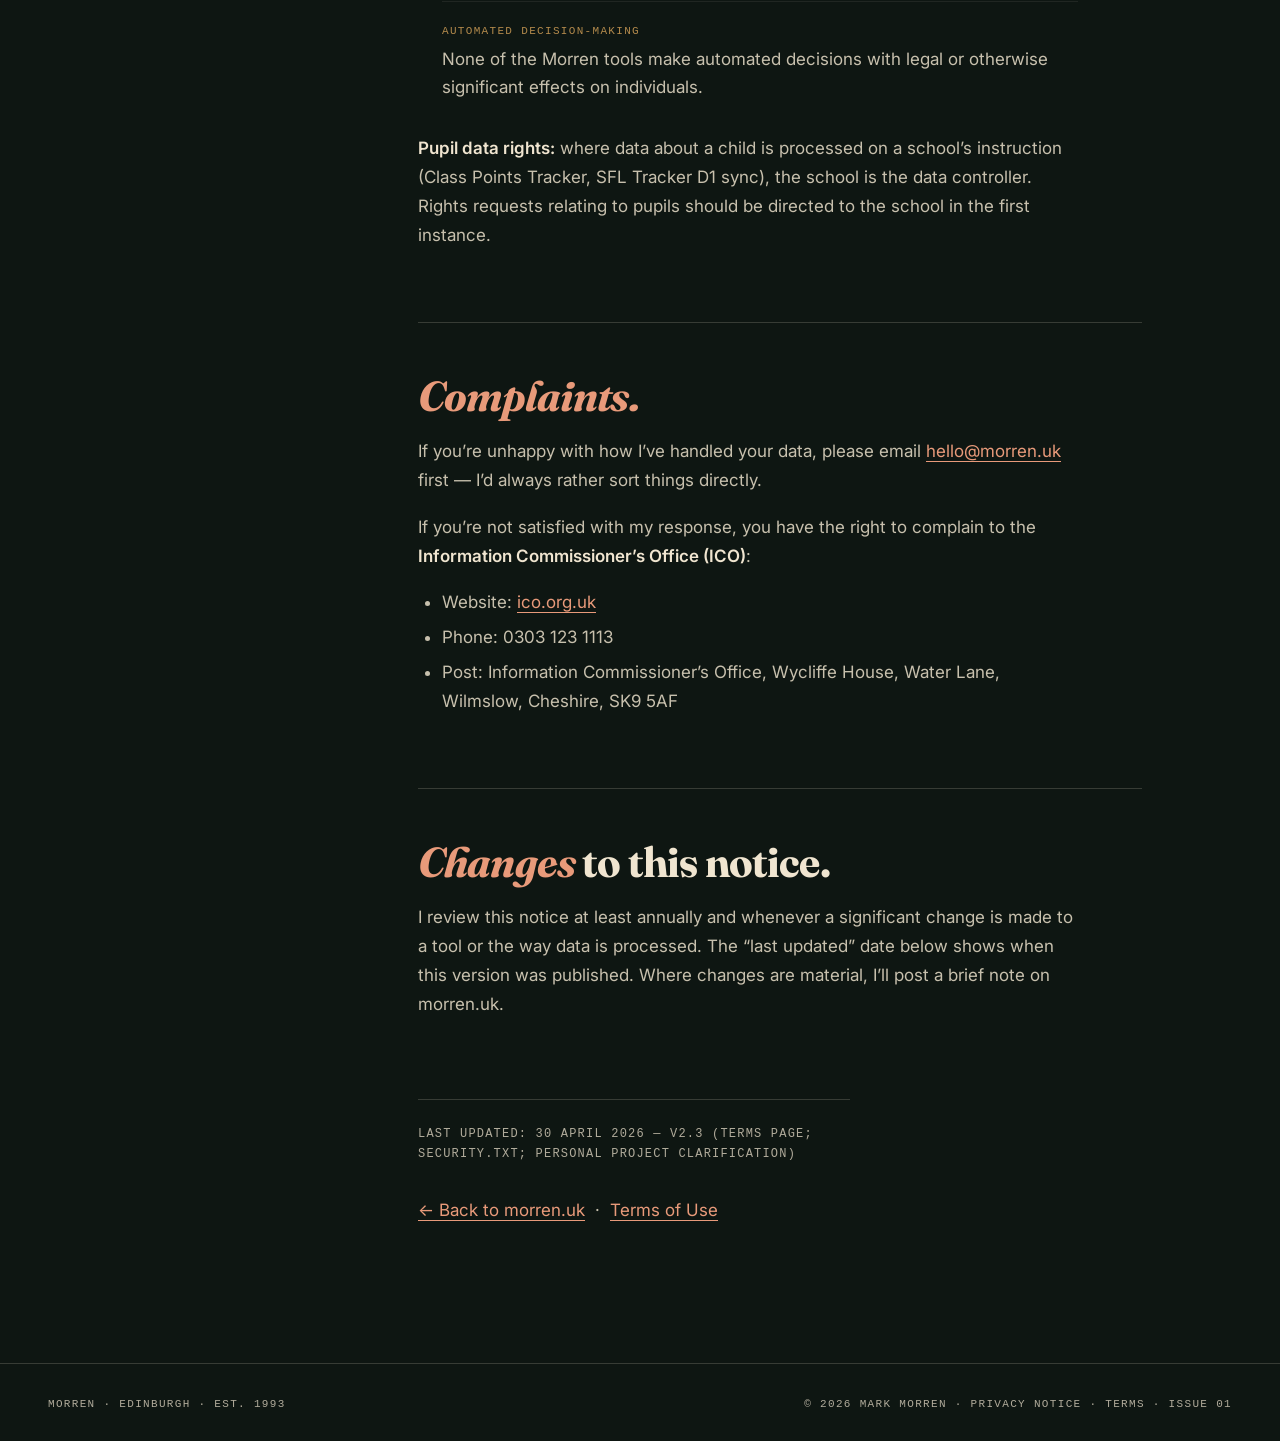
==== commit dd8eefc2: "Add terms page, security.txt, and personal project clarification - Add /terms page with plain-Englis" ====
--- a/privacy.html
+++ b/privacy.html
@@ -370,6 +370,7 @@
           <p><strong>Data Controller:</strong> Mark Morren, Edinburgh, Scotland.<br>
           <strong>ICO registration:</strong> pending &mdash; registration being confirmed before any public data collection begins.<br>
           <strong>Contact for privacy matters:</strong> <a href="mailto:hello@morren.uk">hello@morren.uk</a></p>
+          <p>morren.uk is a <strong>personal project</strong>. It is independent of and not affiliated with my employer (City of Edinburgh Council) or any other organisation. The Council has no role in the operation of these tools, and no Council data is processed through morren.uk.</p>
           <p>I don&rsquo;t have a Data Protection Officer (not required for a sole trader at this scale), but I use AEGIS &mdash; a specialist data protection adviser &mdash; to review my privacy documentation and practices.</p>
         </section>
 
@@ -637,8 +638,8 @@
           <p>I review this notice at least annually and whenever a significant change is made to a tool or the way data is processed. The &ldquo;last updated&rdquo; date below shows when this version was published. Where changes are material, I&rsquo;ll post a brief note on morren.uk.</p>
         </section>
 
-        <p class="meta">Last updated: 30 April 2026 &mdash; v2.2 (schools DPA section; Schema.org)</p>
-        <p class="back"><a href="/">&larr; Back to morren.uk</a></p>
+        <p class="meta">Last updated: 30 April 2026 &mdash; v2.3 (terms page; security.txt; personal project clarification)</p>
+        <p class="back"><a href="/">&larr; Back to morren.uk</a> &nbsp;&middot;&nbsp; <a href="/terms">Terms of Use</a></p>
       </div><!-- /priv-content -->
 
     </div><!-- /privacy-layout -->
@@ -646,7 +647,7 @@
 
   <footer>
     <div>Morren &middot; Edinburgh &middot; Est. 1993</div>
-    <div>&copy; 2026 Mark Morren &middot; <a href="/privacy">Privacy</a> &middot; Issue 01</div>
+    <div>&copy; 2026 Mark Morren &middot; <a href="/privacy" rel="privacy-policy">Privacy Notice</a> &middot; <a href="/terms">Terms</a> &middot; Issue 01</div>
   </footer>
 
 </body>
--- a/styles.css
+++ b/styles.css
@@ -232,6 +232,11 @@
   line-height: inherit;
   color: inherit;
   margin: 0 0 14px;
+}
+.note-small {
+  font-size: 13px !important;
+  color: rgba(240, 229, 208, .45) !important;
+  margin-top: 4px !important;
 }
 
 .about .strip {
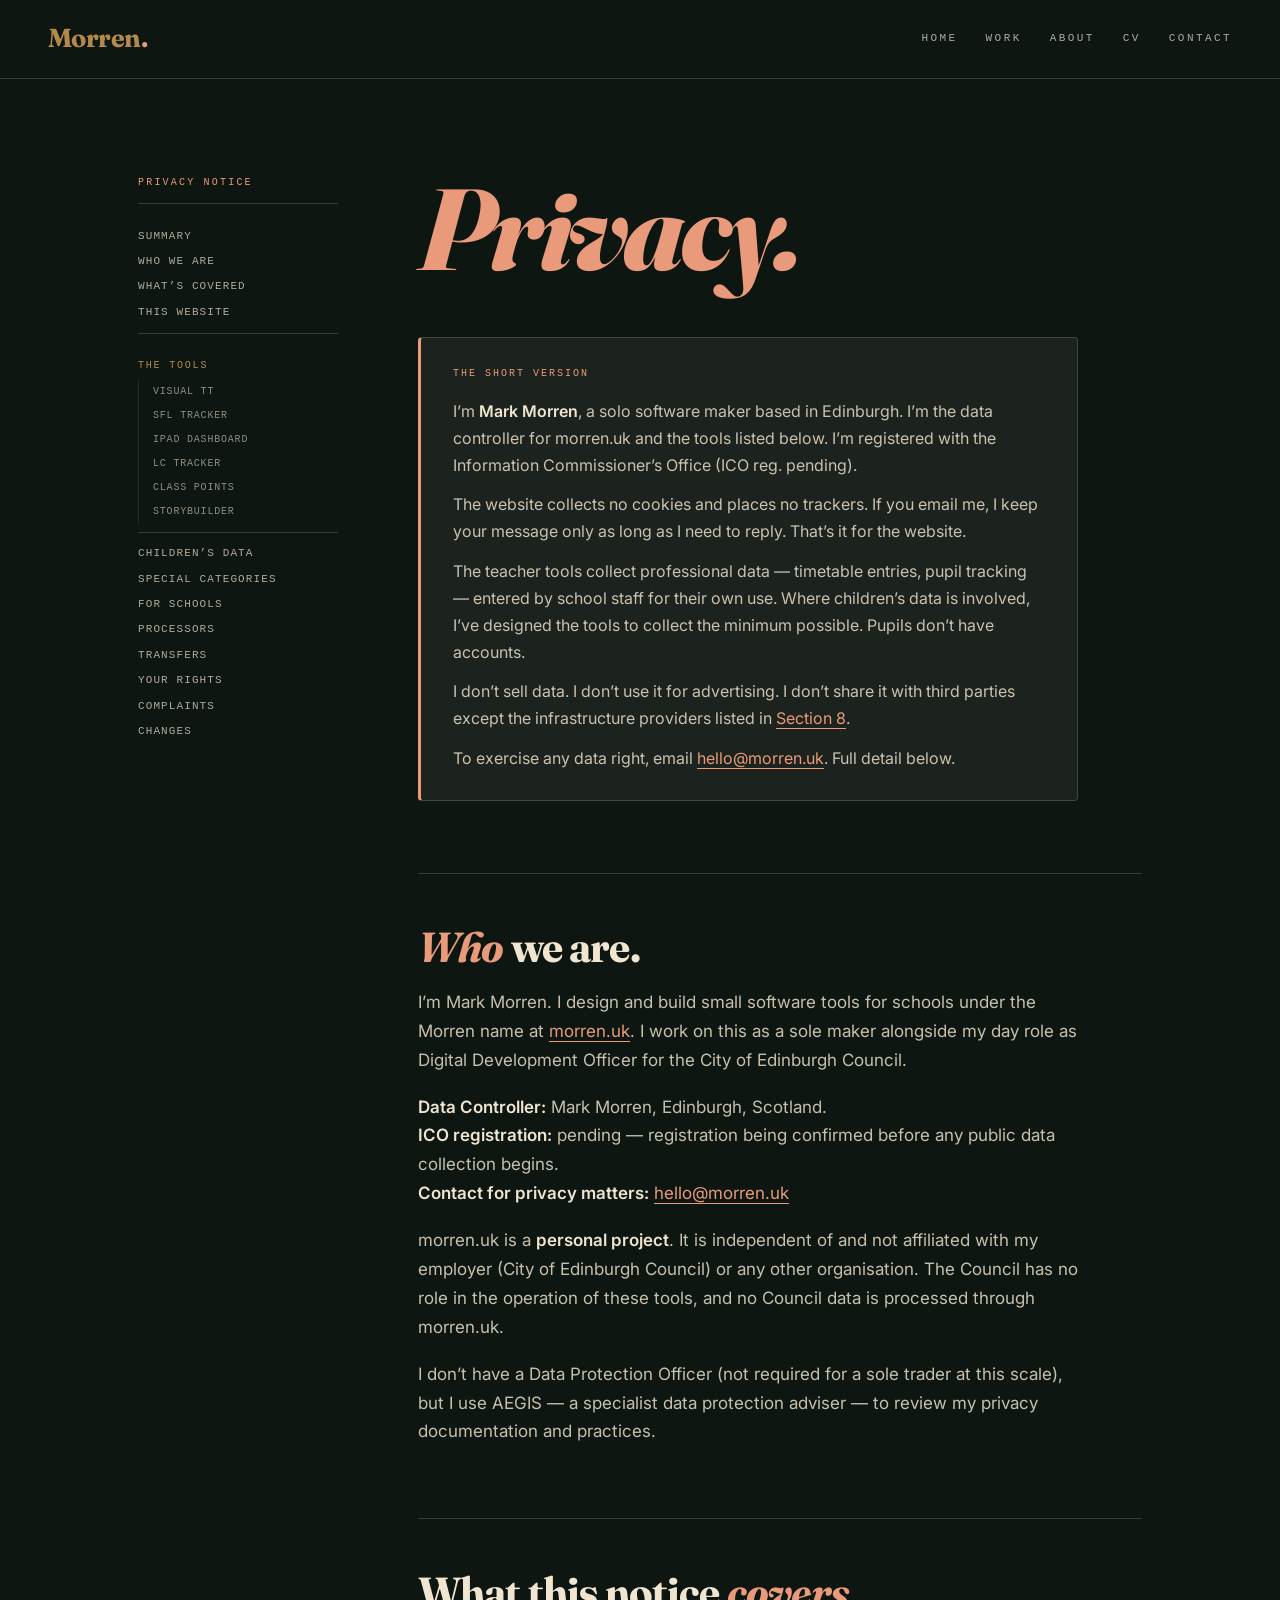
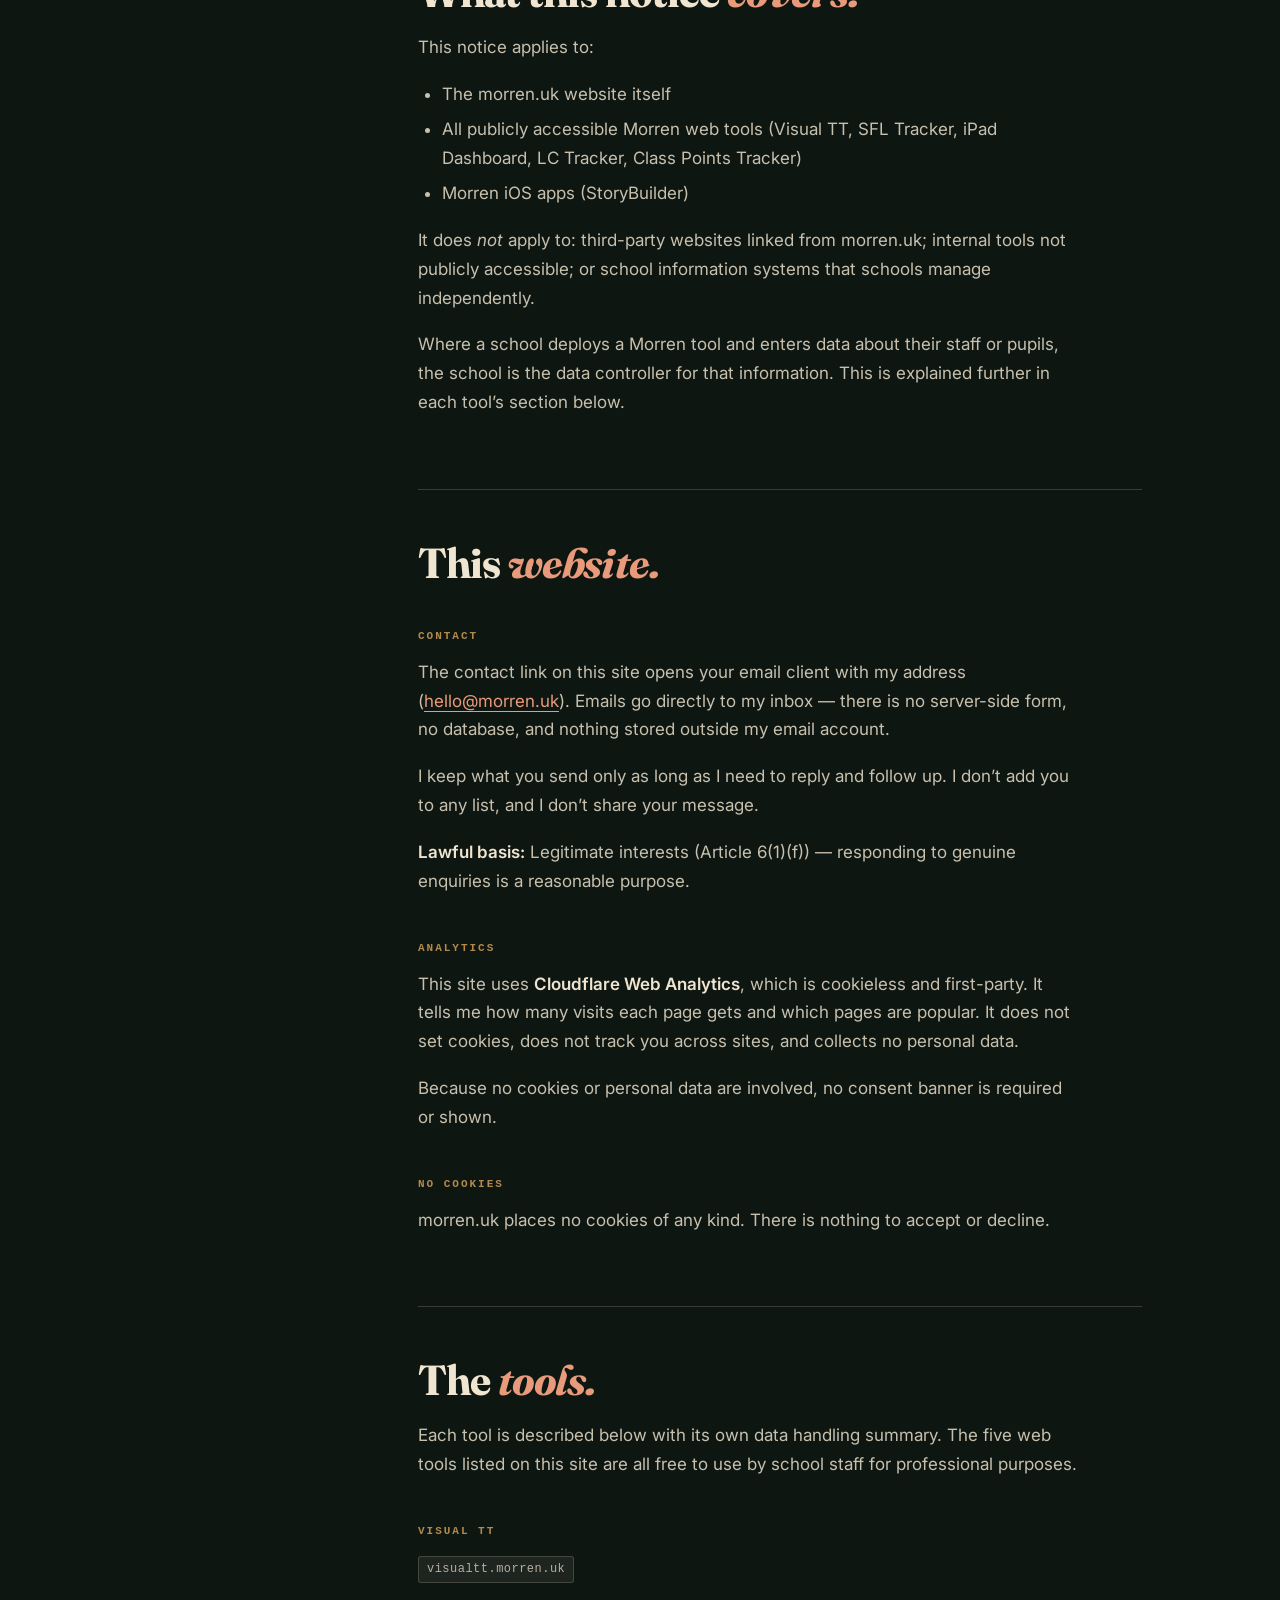
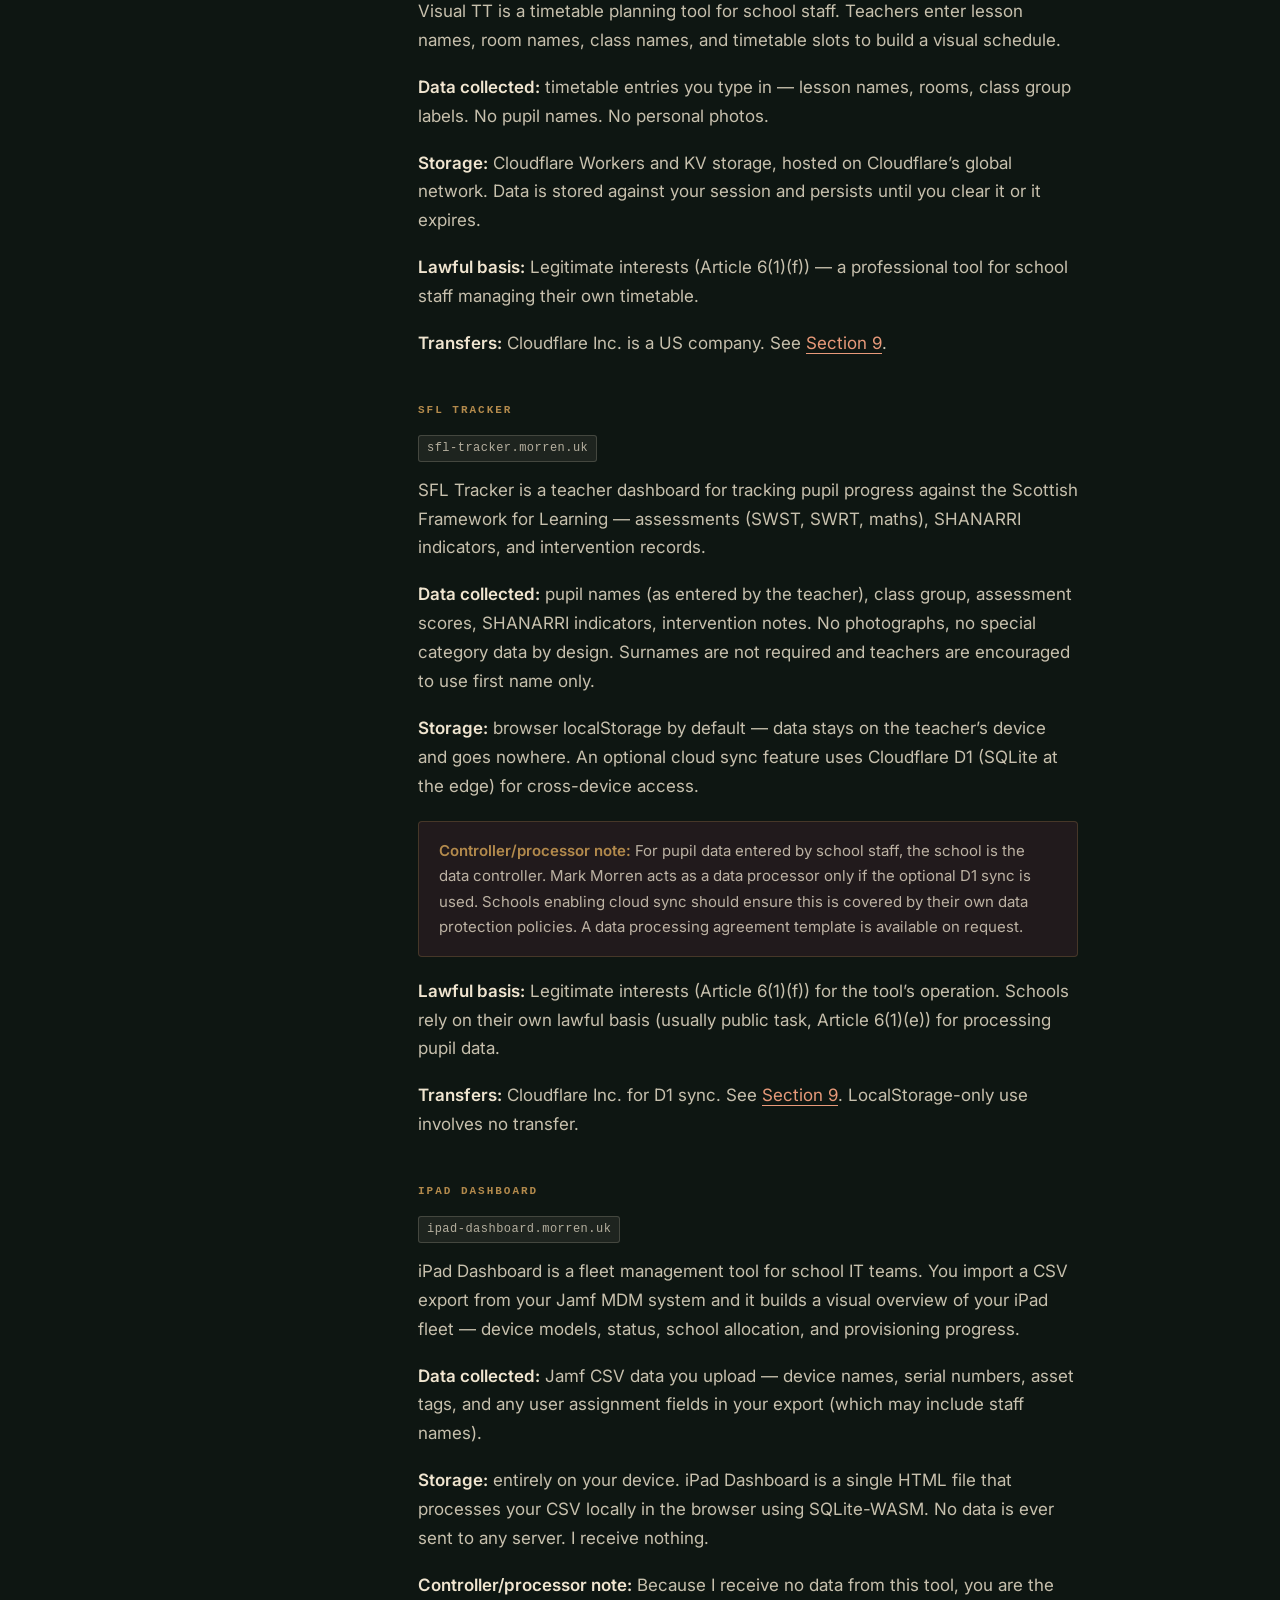
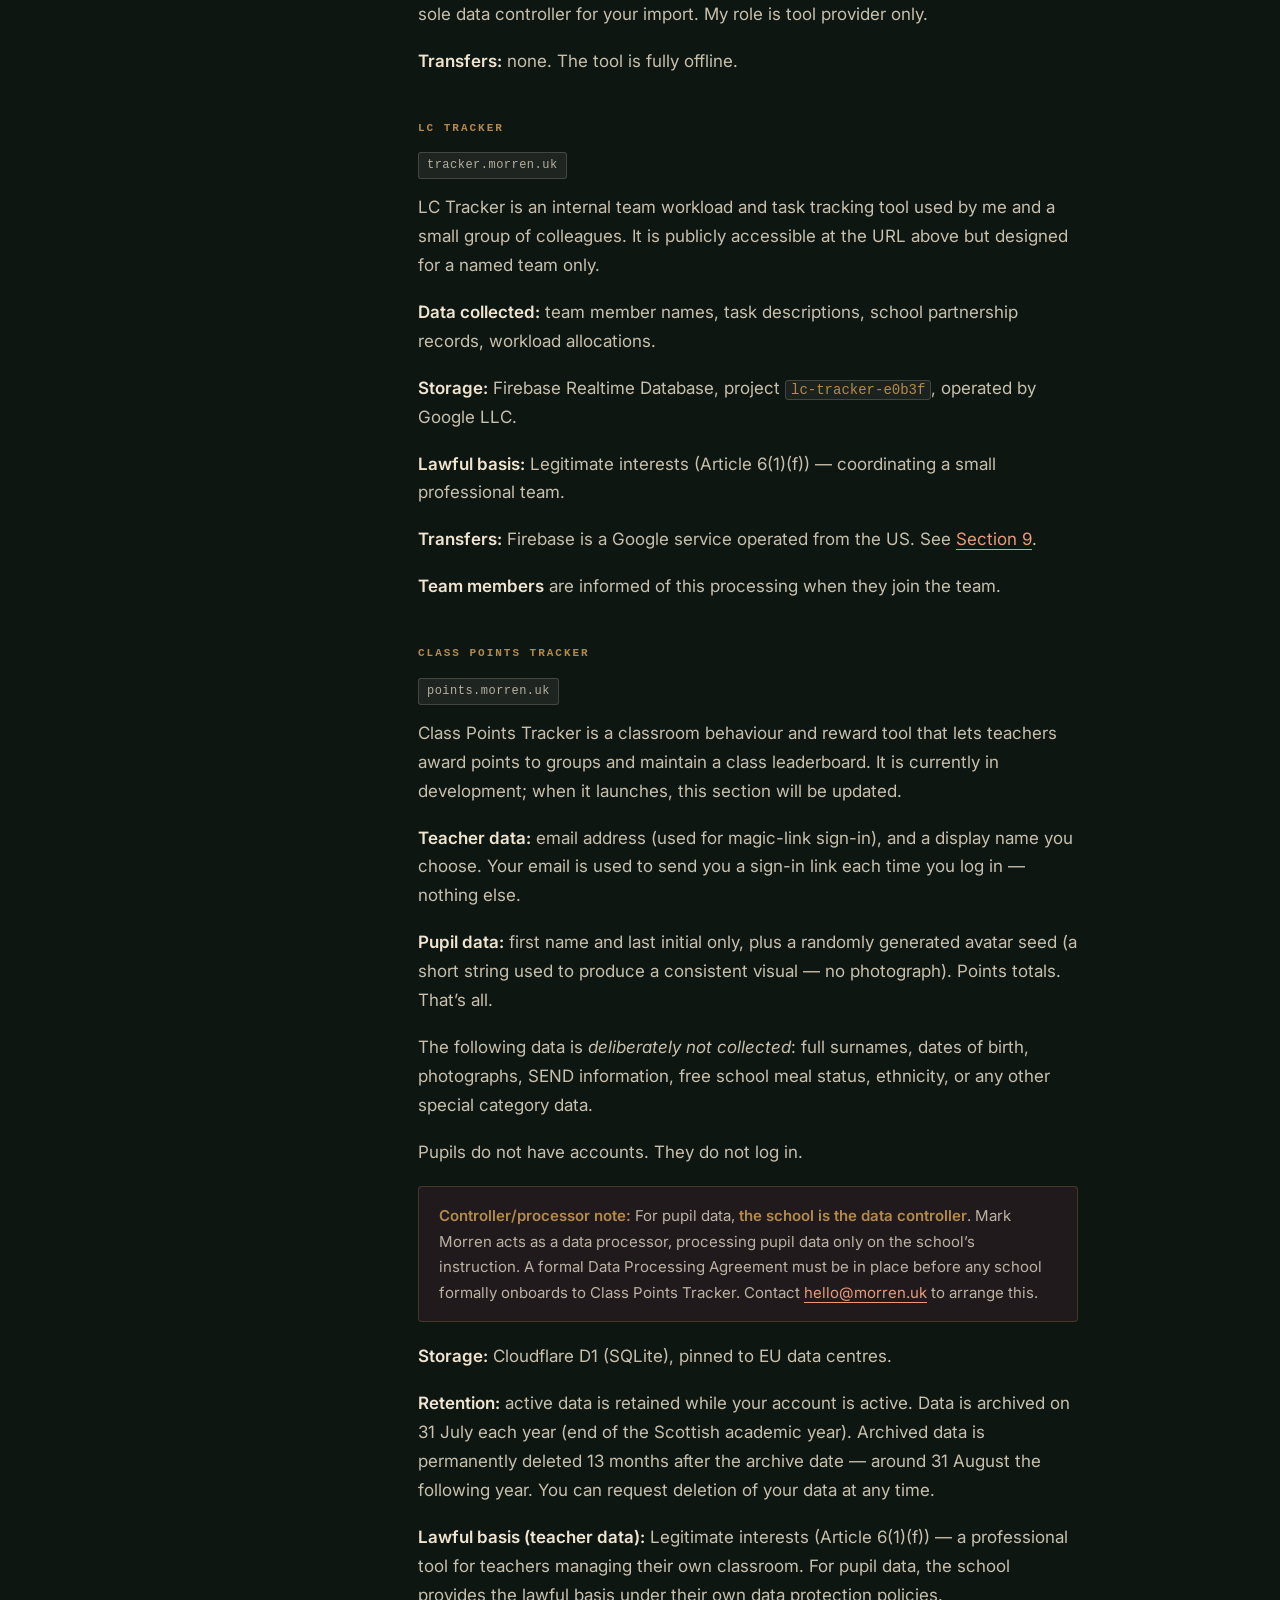
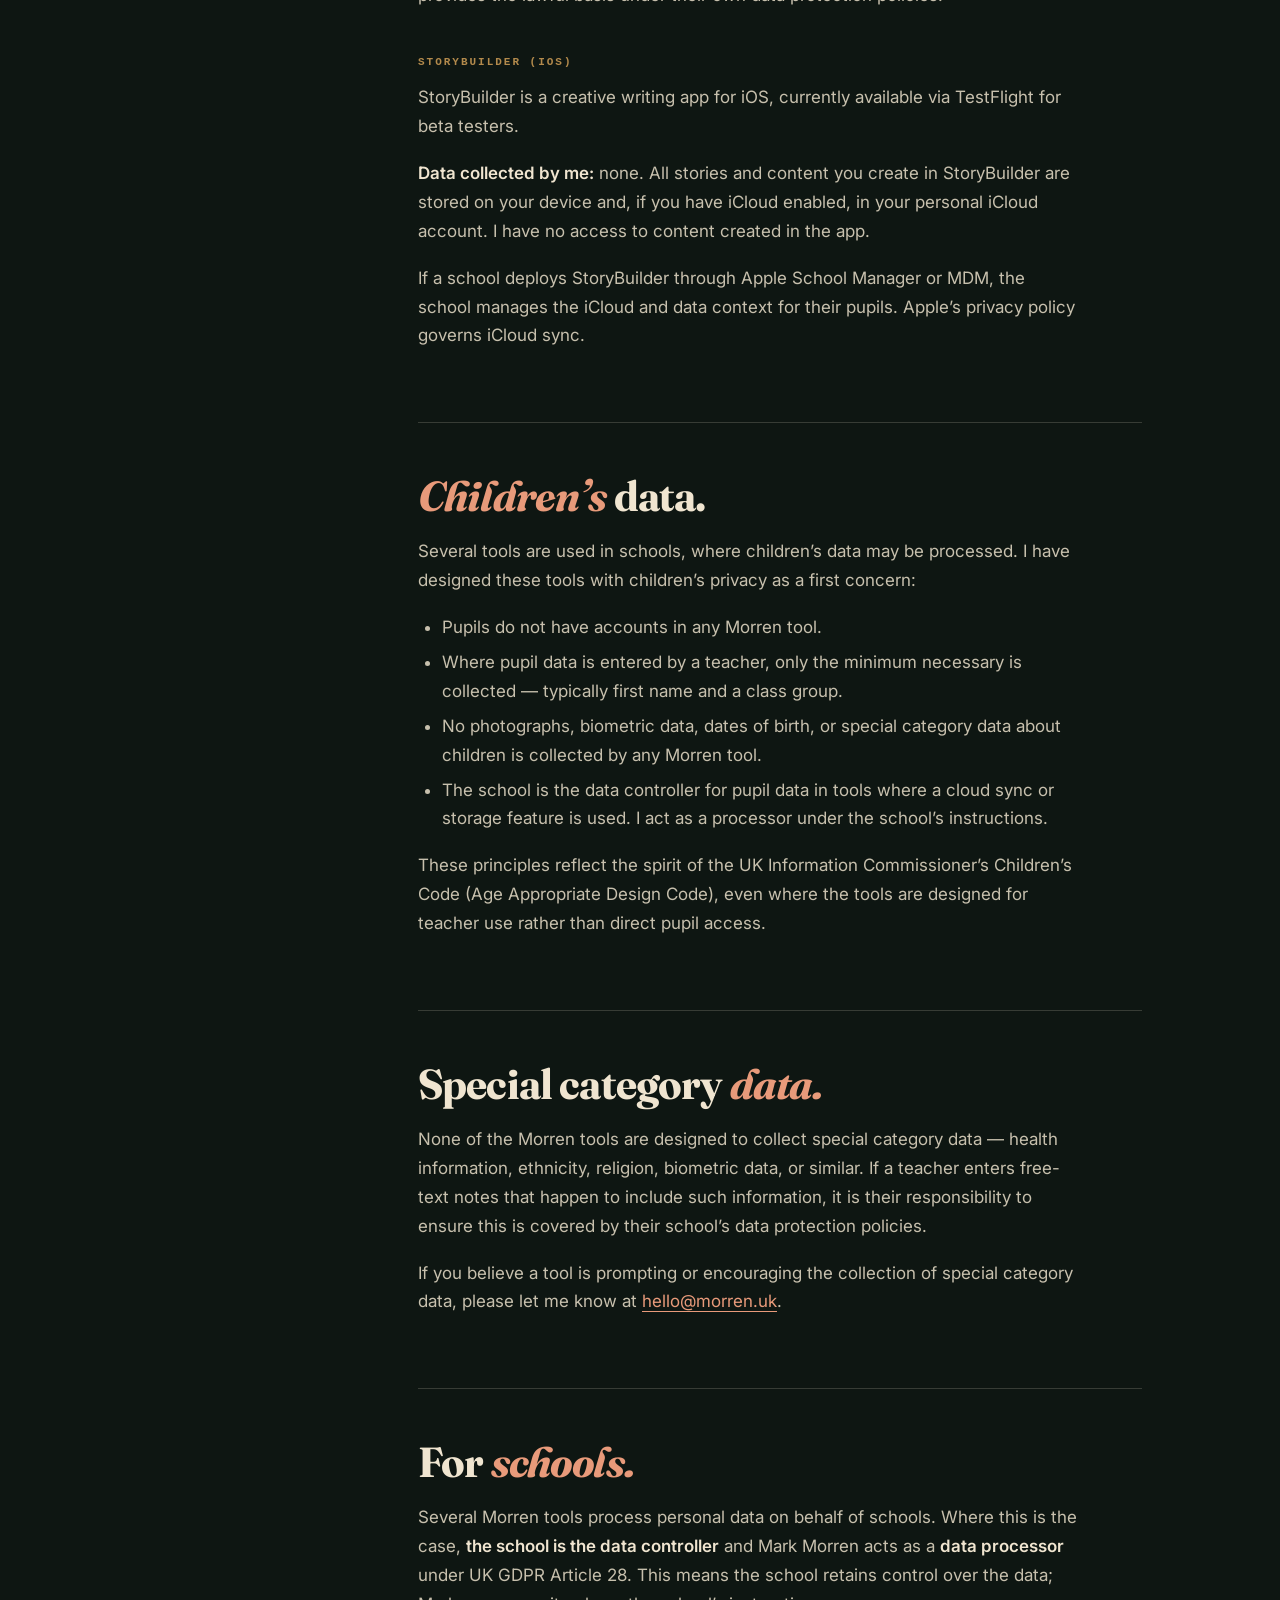
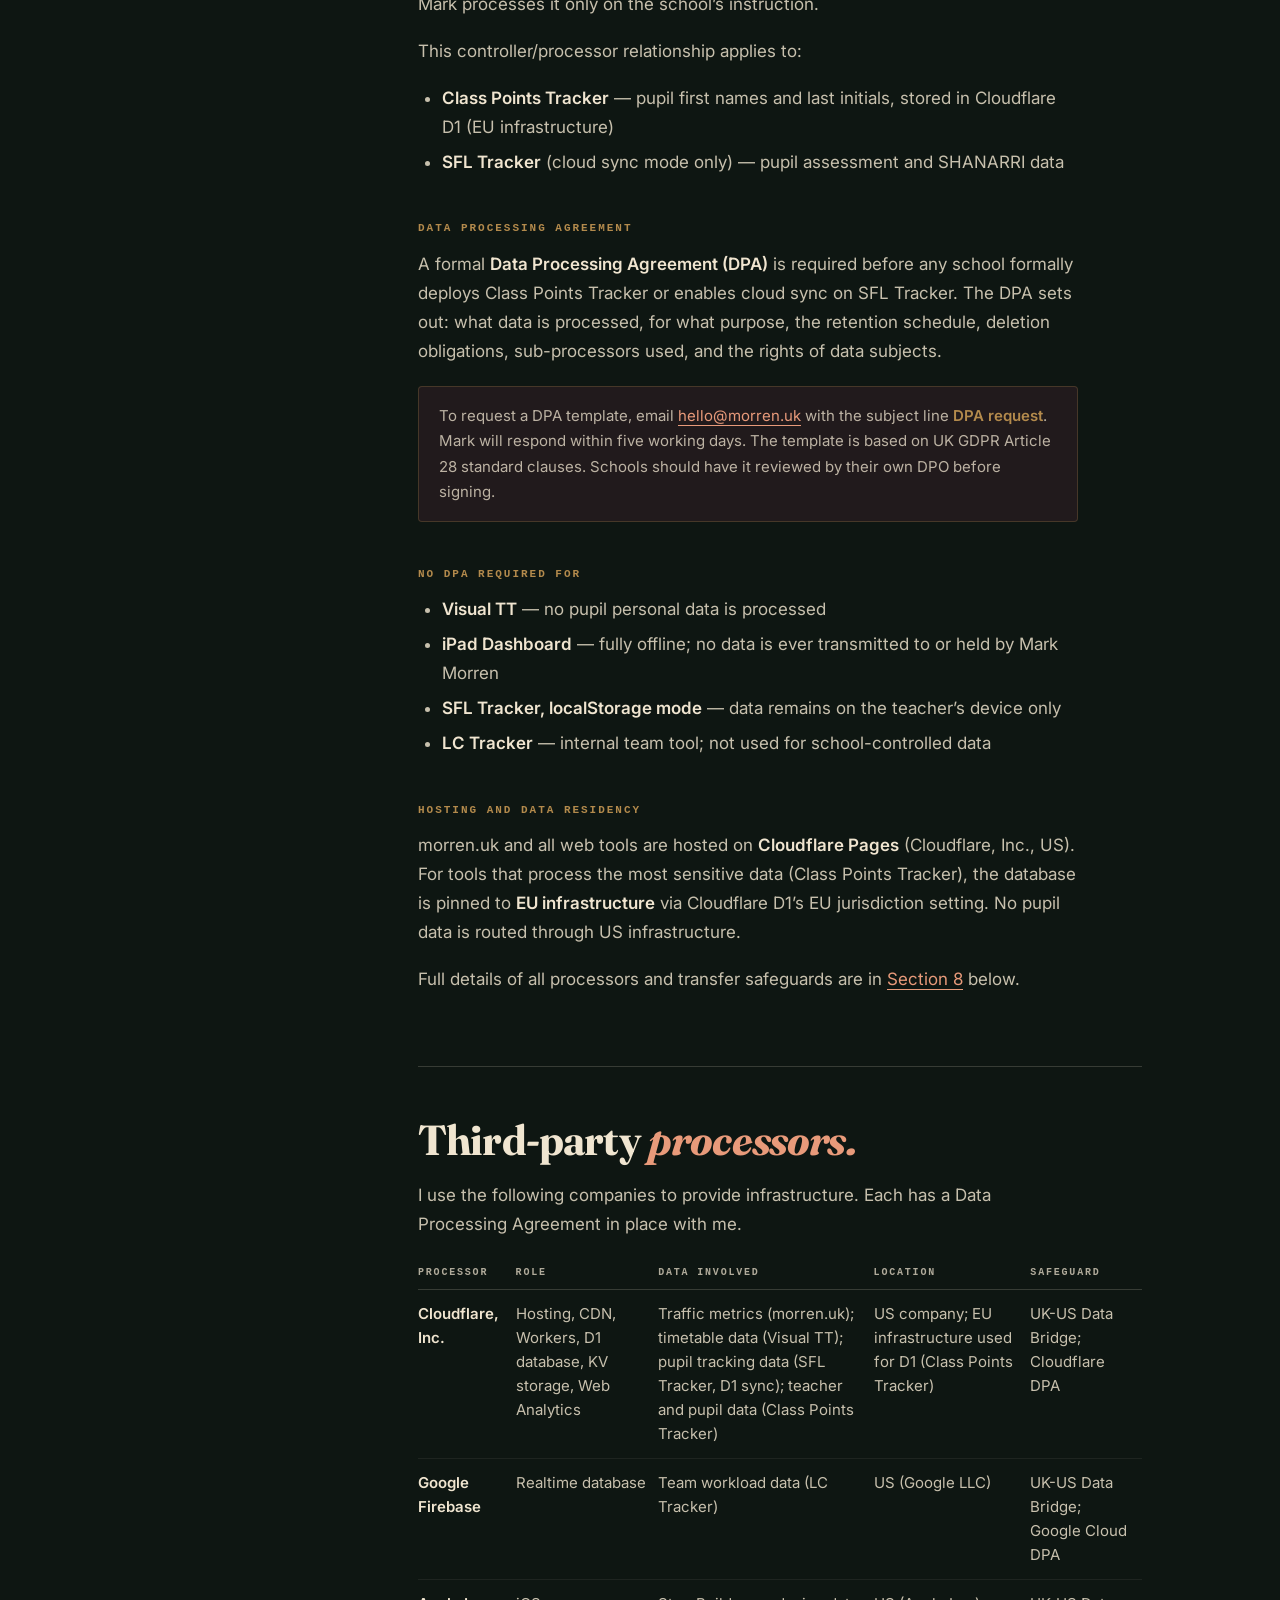
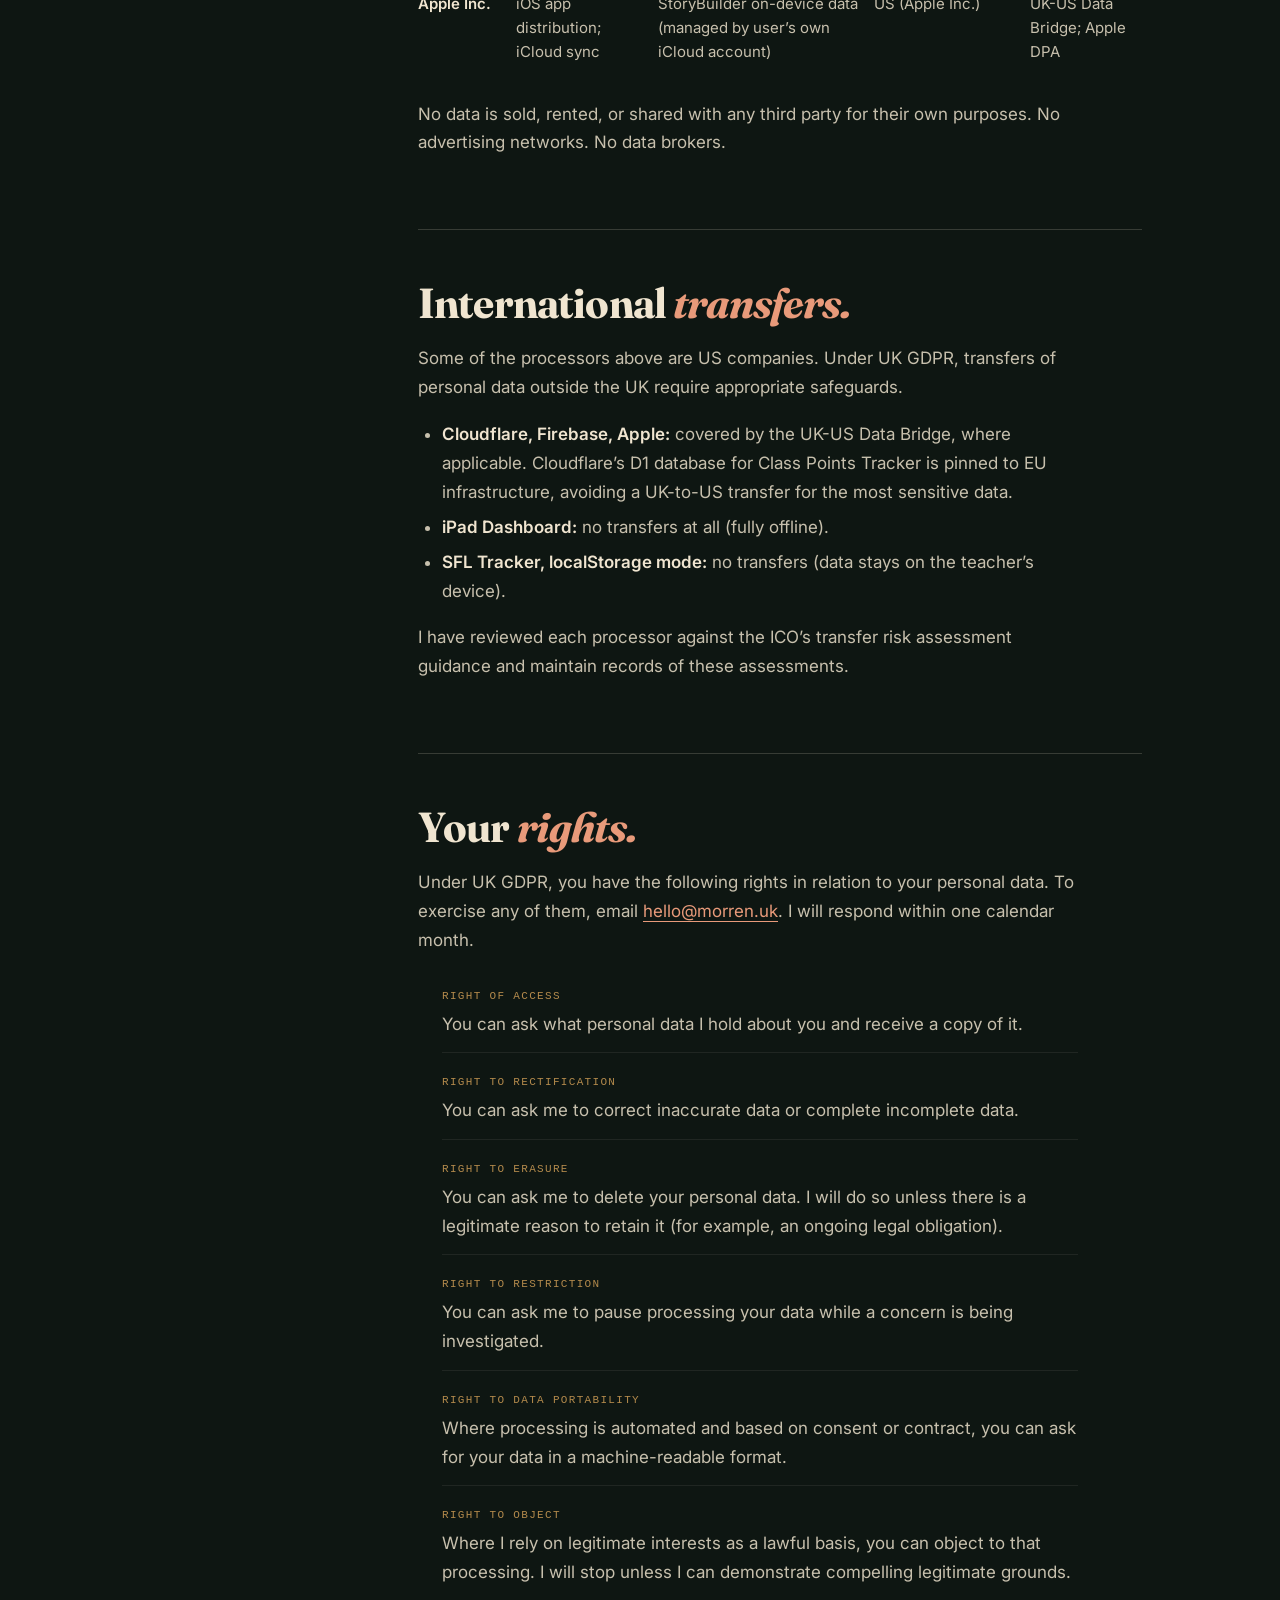
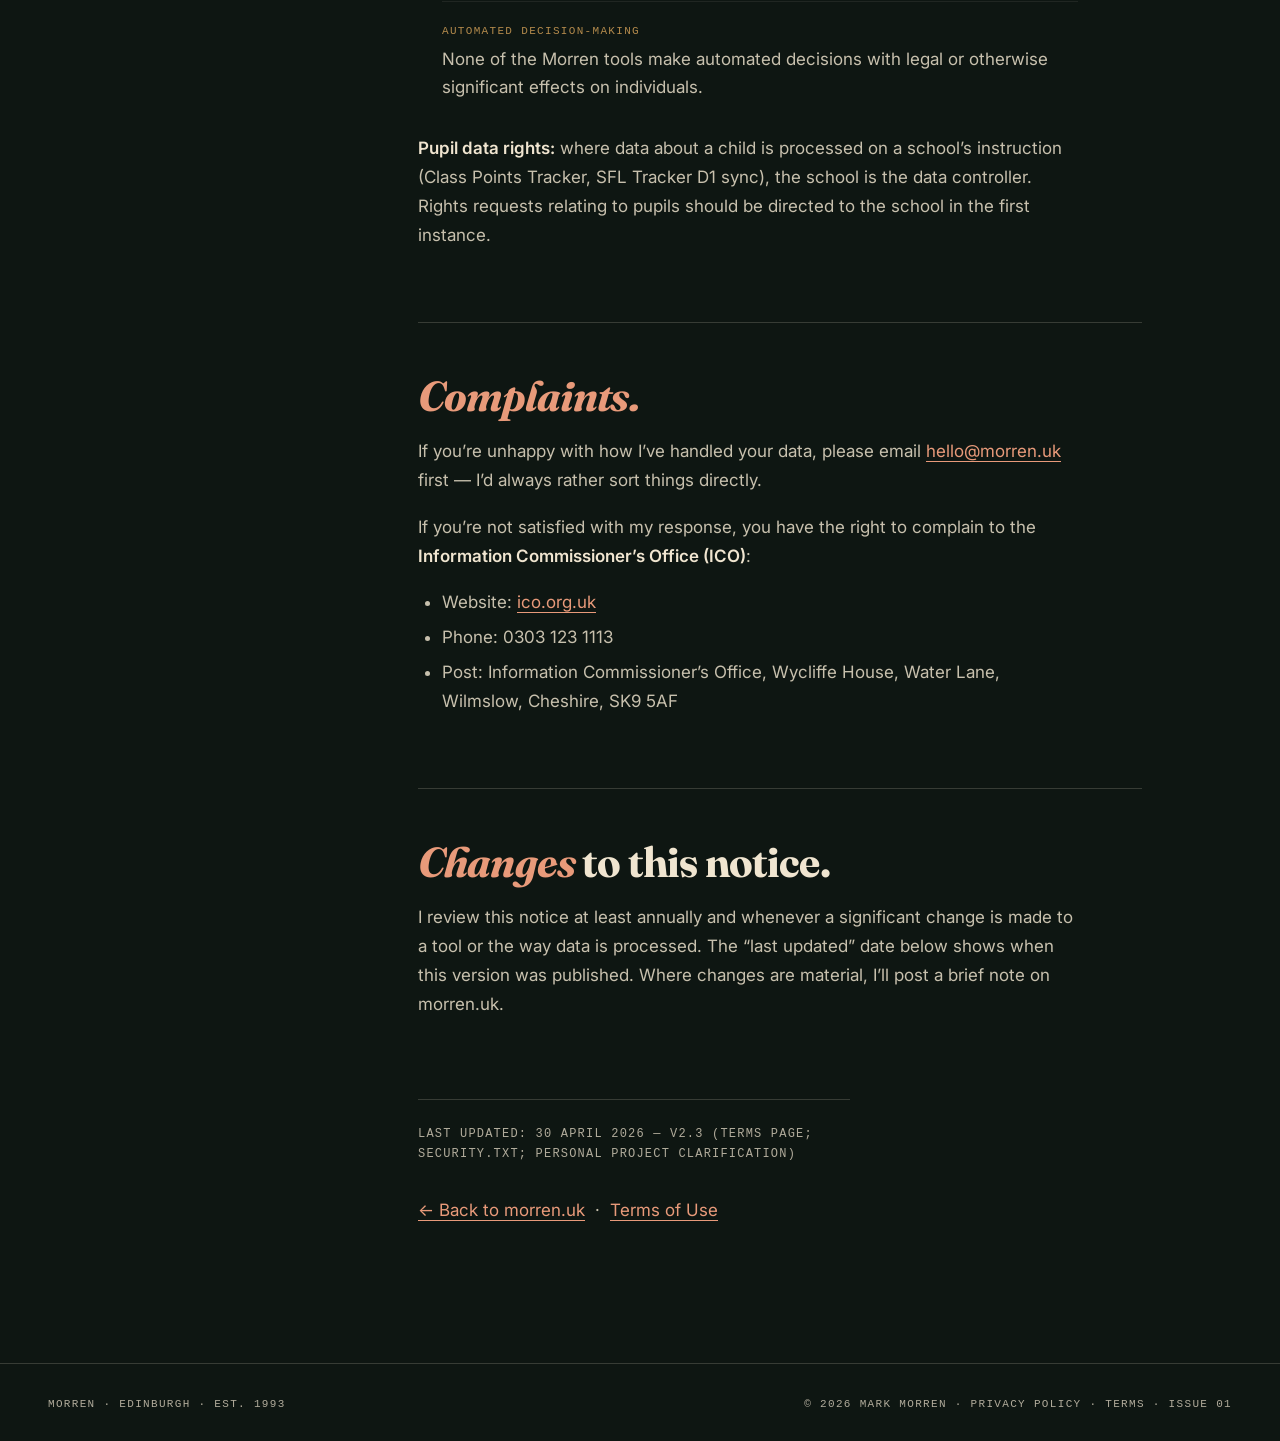
==== commit 93e02bf3: "Fix all four Scout audit categories Security headers: - Add _headers file with CSP, X-Frame-Options," ====
--- a/privacy.html
+++ b/privacy.html
@@ -82,7 +82,7 @@
       padding-left: 14px;
       font-size: 10px;
       letter-spacing: .08em;
-      color: rgba(240, 229, 208, .45);
+      color: rgba(240, 229, 208, .58);
       border-left: 1px solid rgba(240, 229, 208, .12);
       transition: color .15s, border-color .15s;
     }
@@ -308,10 +308,11 @@
   </style>
 </head>
 <body>
-
-  <div class="nav">
-    <a href="/" class="wm">Morren<span>.</span></a>
-    <nav class="nav-r">
+  <a href="#summary" class="skip-link">Skip to main content</a>
+
+  <div class="nav" role="banner">
+    <a href="/" class="wm" aria-label="Morren — home">Morren<span>.</span></a>
+    <nav class="nav-r" aria-label="Main navigation">
       <a href="/#top">Home</a>
       <a href="/#work">Work</a>
       <a href="/#about">About</a>
@@ -647,7 +648,7 @@
 
   <footer>
     <div>Morren &middot; Edinburgh &middot; Est. 1993</div>
-    <div>&copy; 2026 Mark Morren &middot; <a href="/privacy" rel="privacy-policy">Privacy Notice</a> &middot; <a href="/terms">Terms</a> &middot; Issue 01</div>
+    <div>&copy; 2026 Mark Morren &middot; <a href="/privacy" rel="privacy-policy">Privacy Policy</a> &middot; <a href="/terms">Terms</a> &middot; Issue 01</div>
   </footer>
 
 </body>
--- a/styles.css
+++ b/styles.css
@@ -22,6 +22,21 @@
 
 *, *::before, *::after { box-sizing: border-box; }
 
+.skip-link {
+  position: absolute;
+  top: -100%;
+  left: 0;
+  z-index: 9999;
+  background: var(--brass);
+  color: var(--bg);
+  padding: 10px 20px;
+  font-size: 14px;
+  font-weight: 600;
+  text-decoration: none;
+  transition: top .1s;
+}
+.skip-link:focus { top: 0; }
+
 html, body {
   margin: 0;
   background: var(--bg);
@@ -235,7 +250,7 @@
 }
 .note-small {
   font-size: 13px !important;
-  color: rgba(240, 229, 208, .45) !important;
+  color: rgba(240, 229, 208, .58) !important;
   margin-top: 4px !important;
 }
 
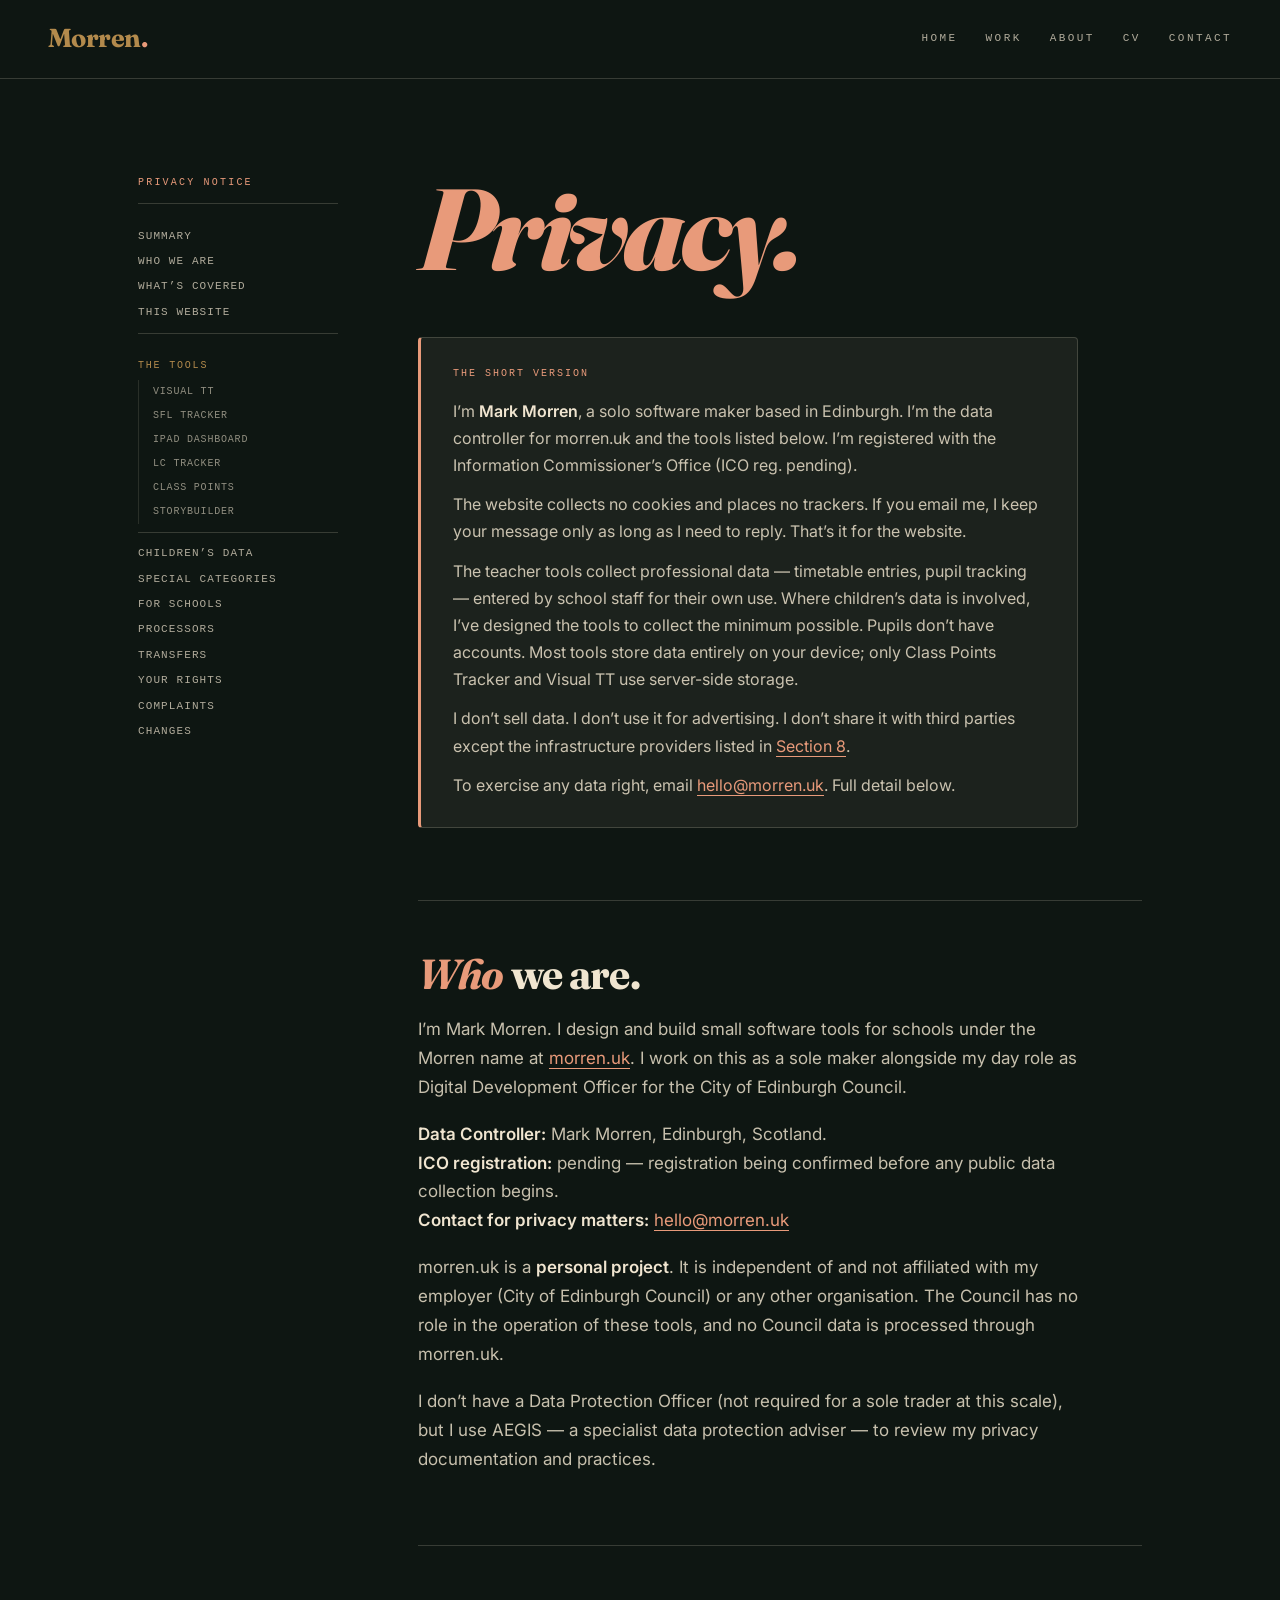
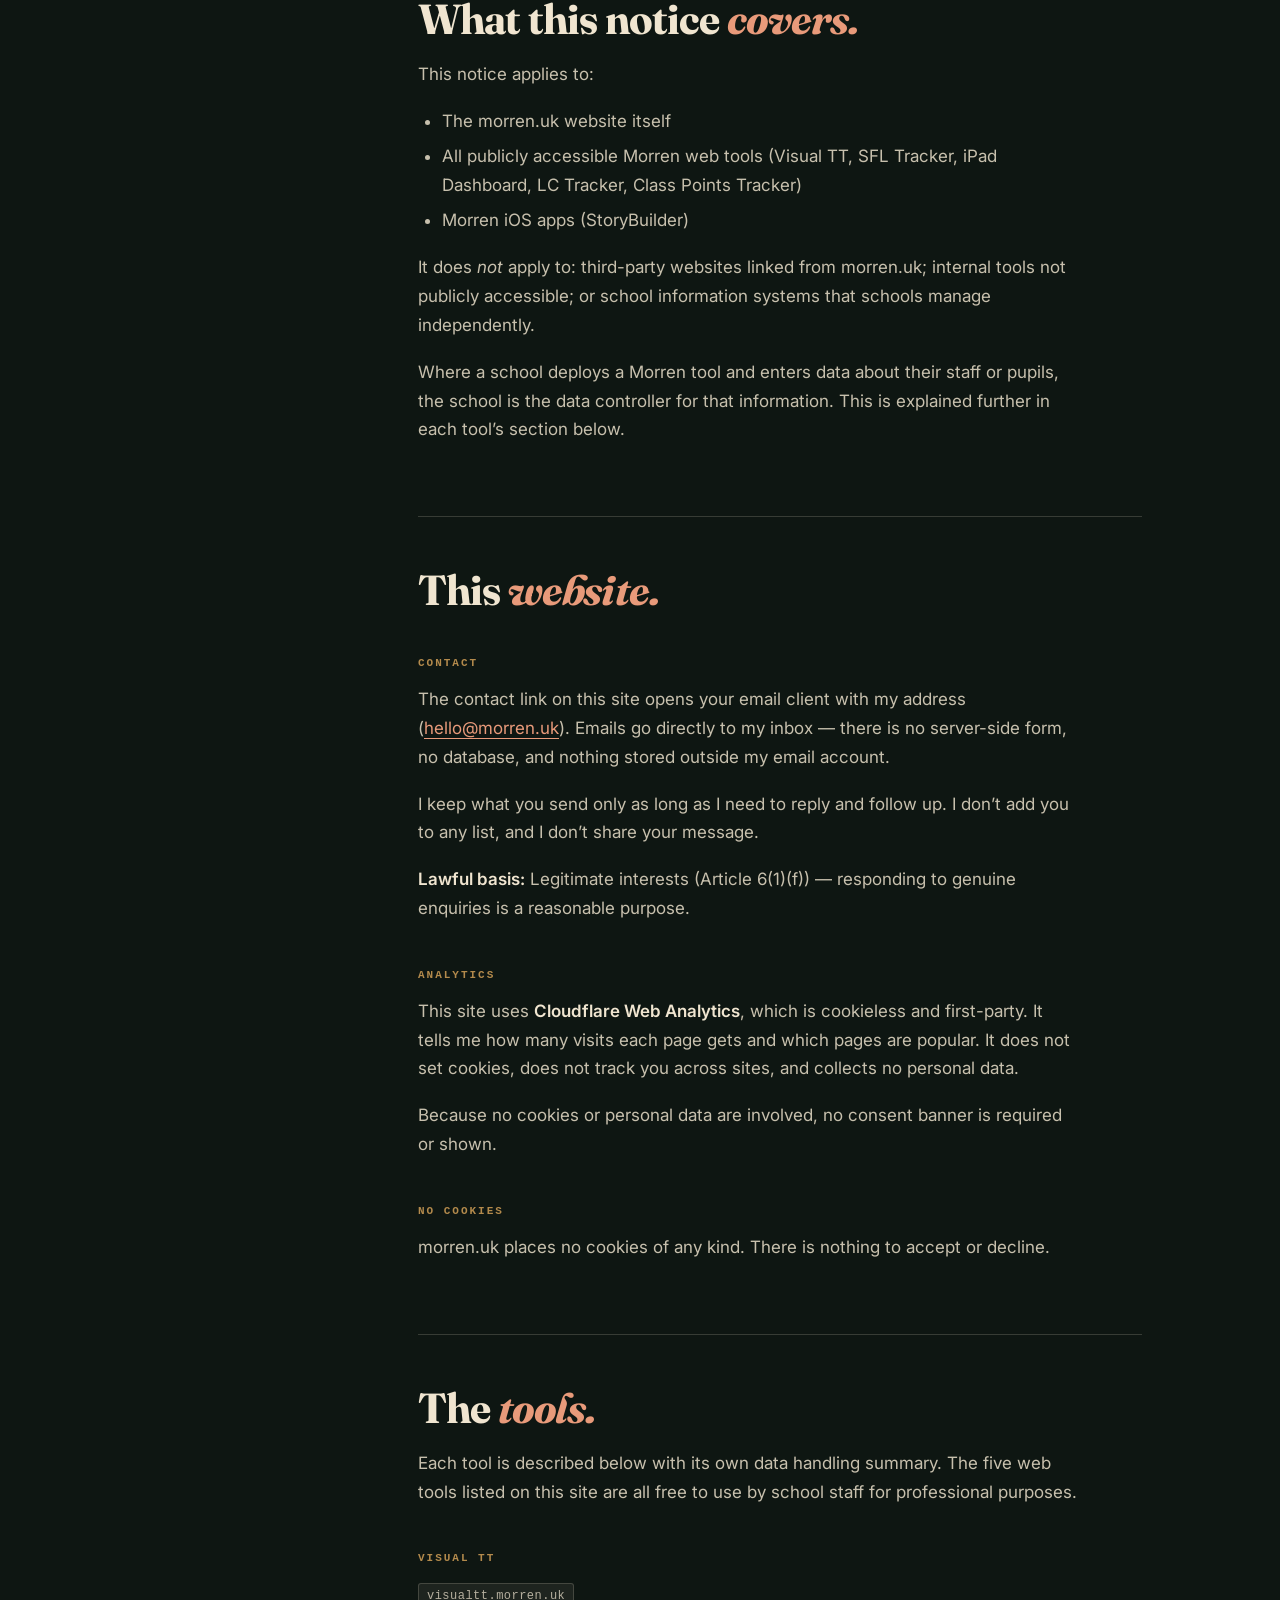
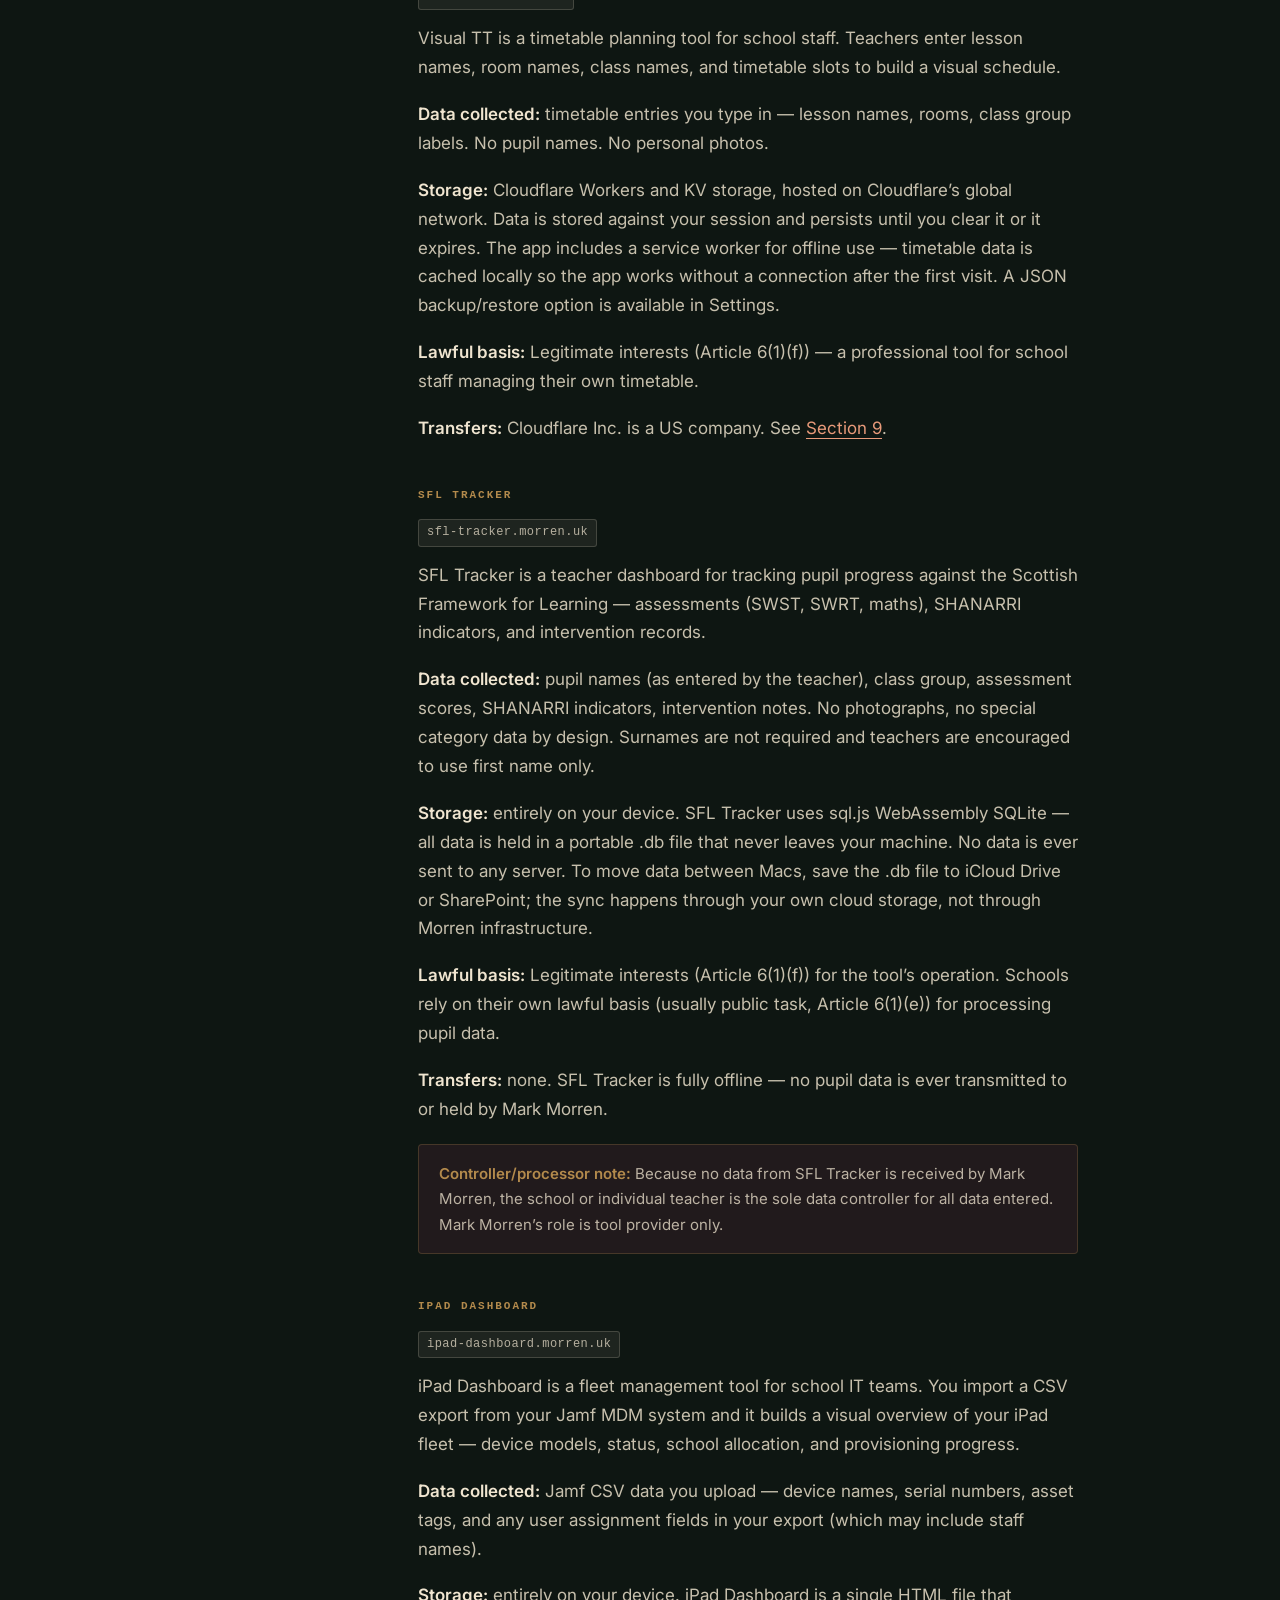
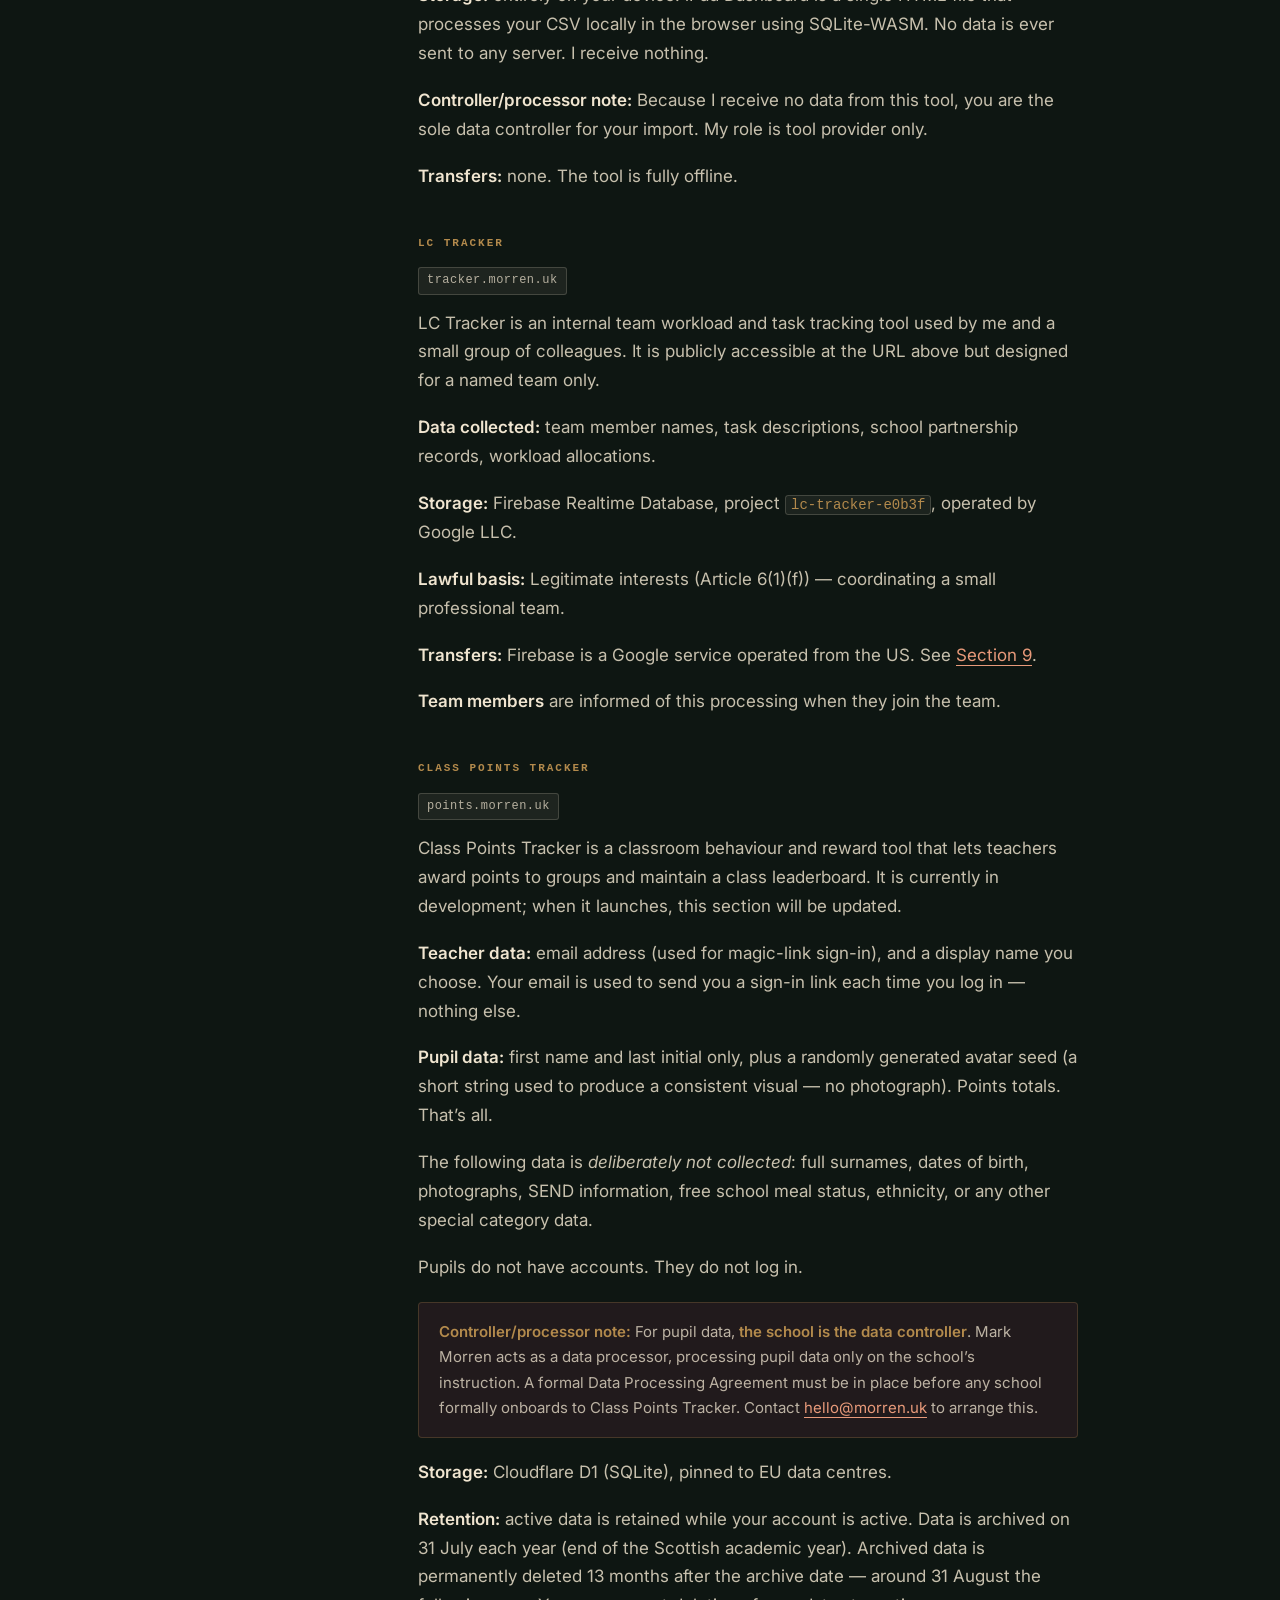
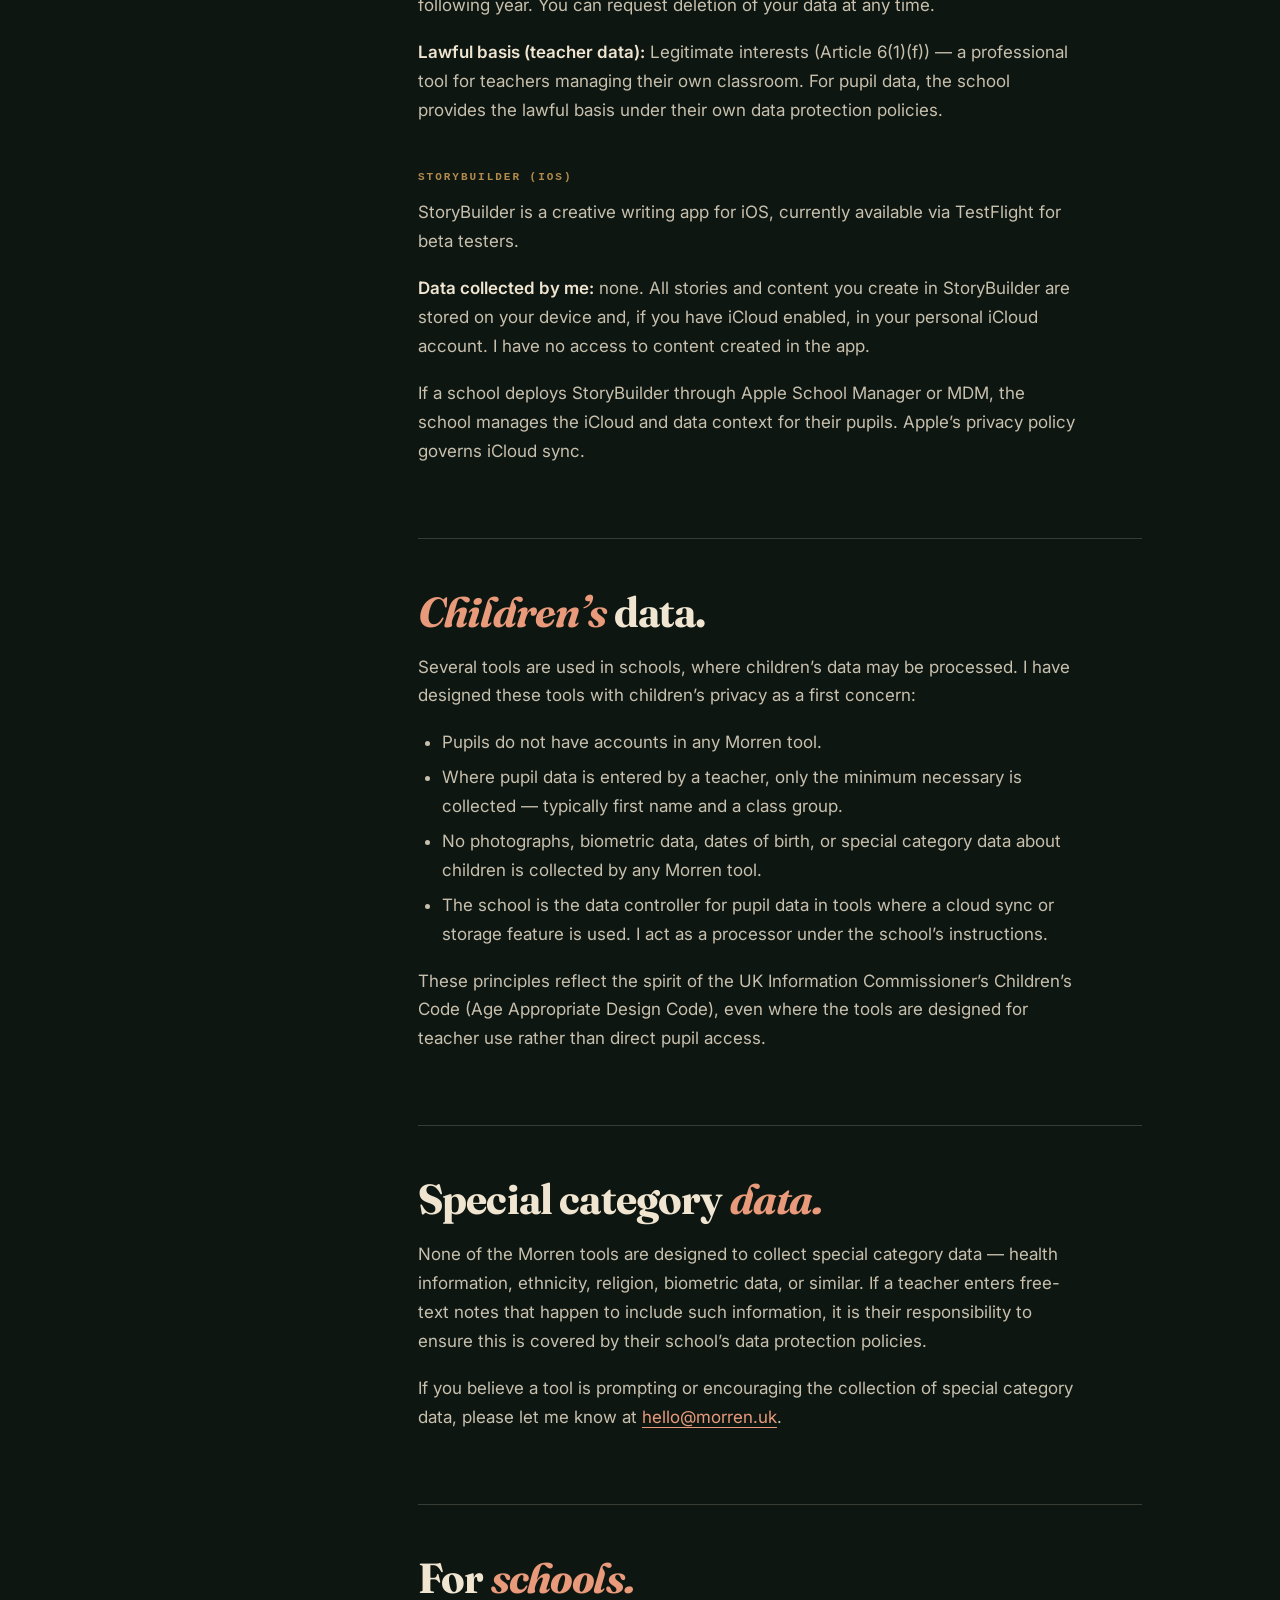
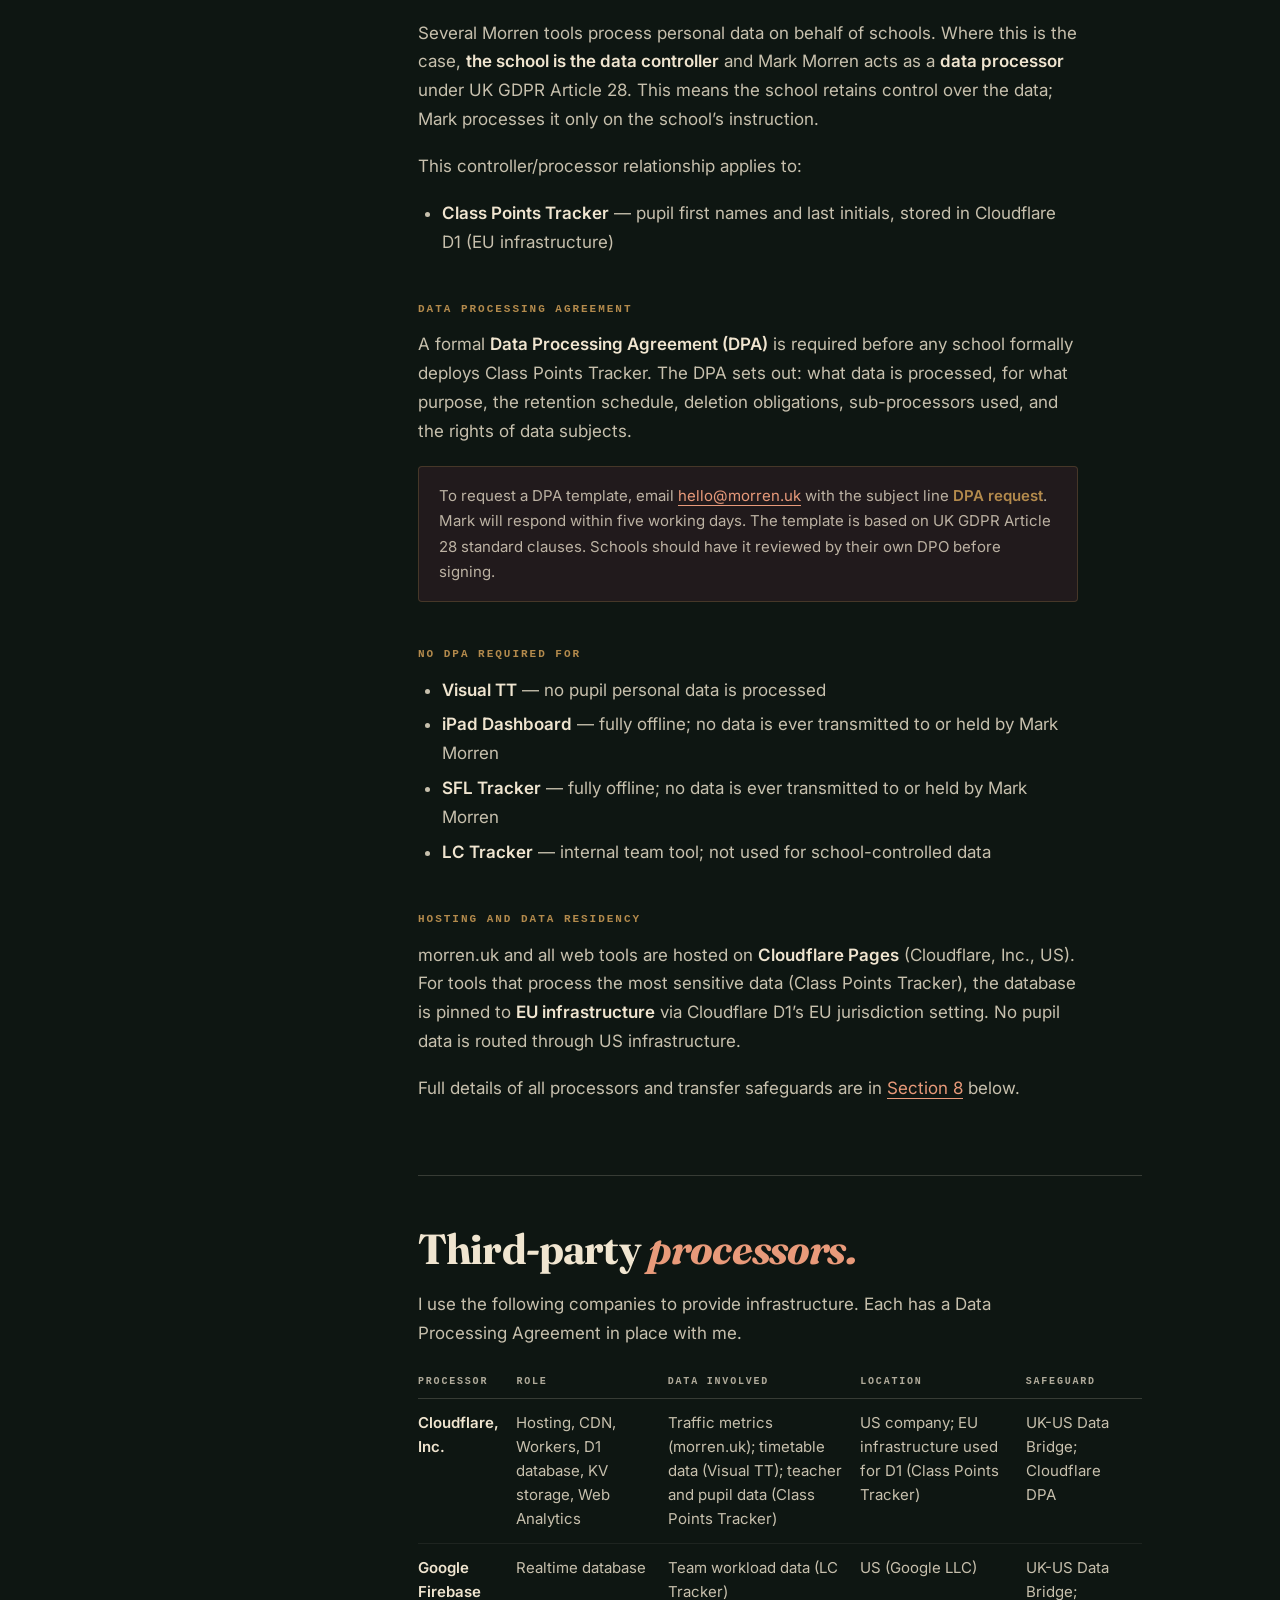
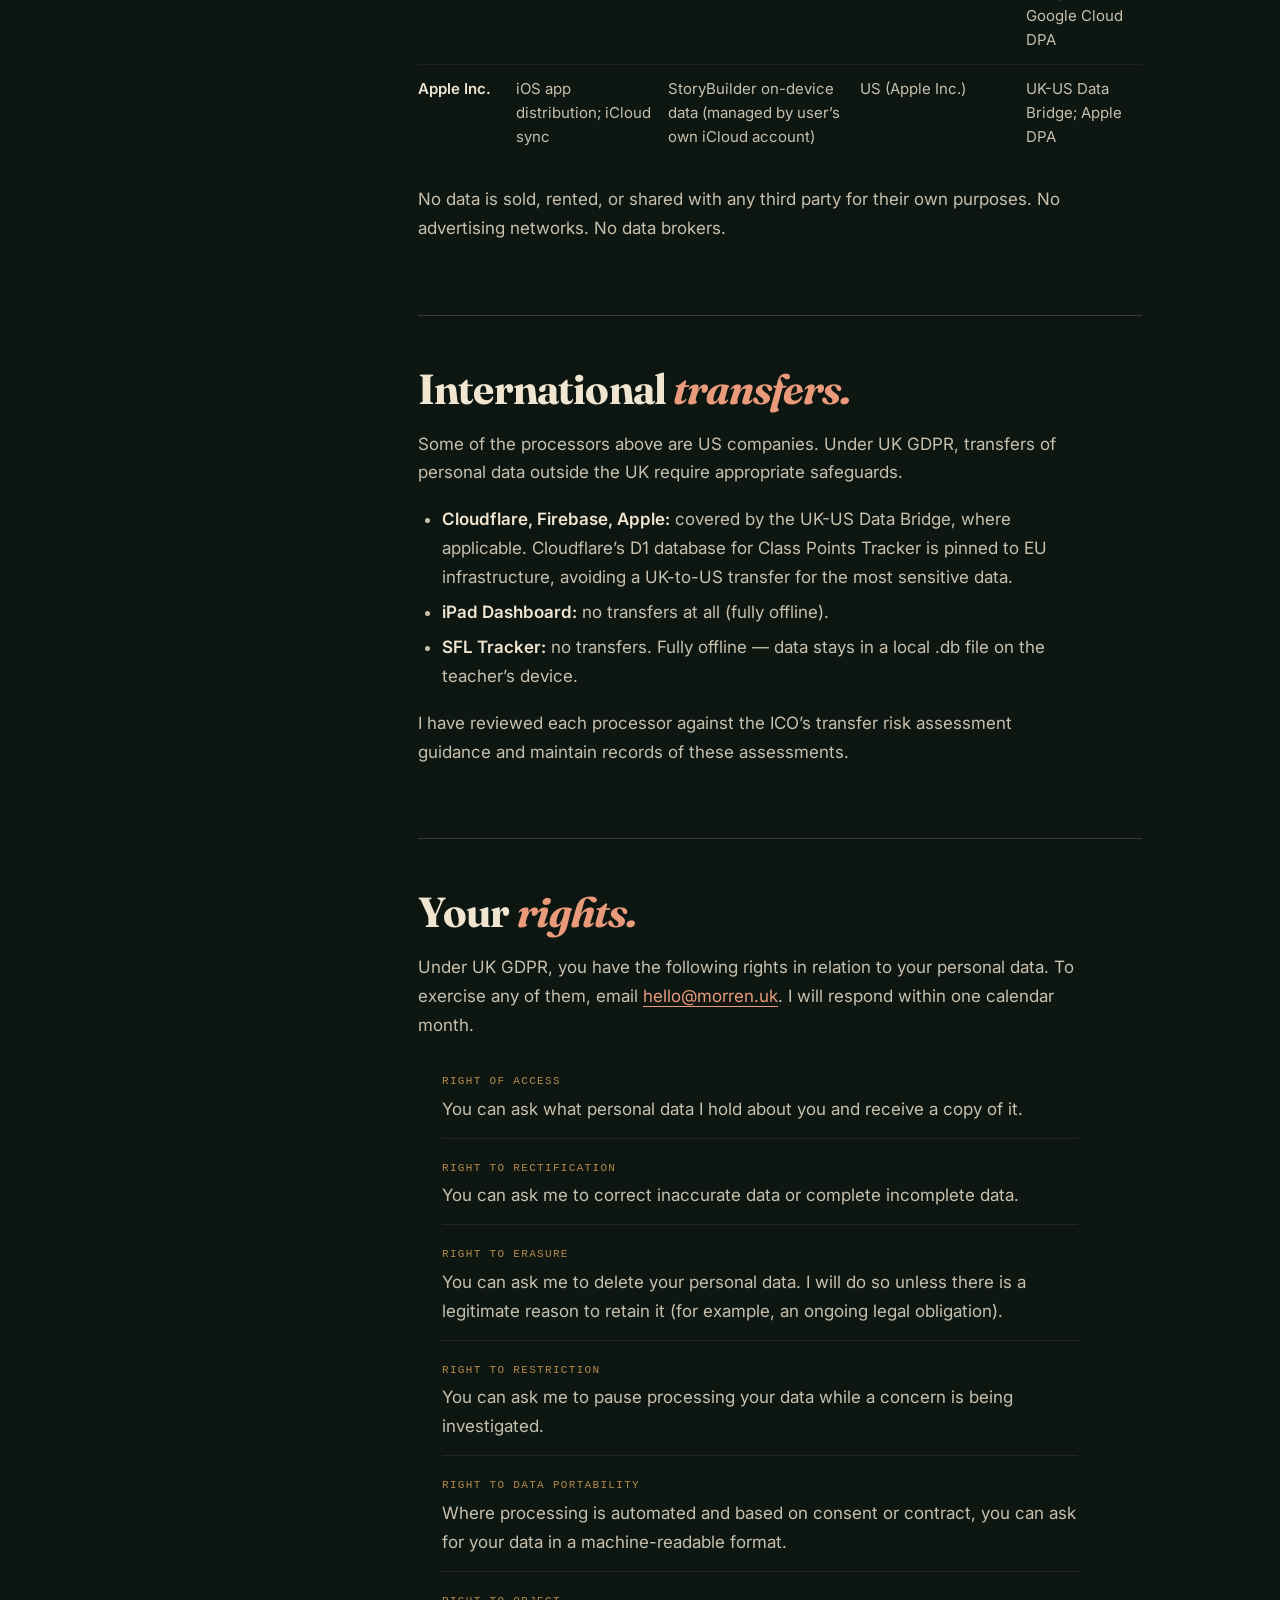
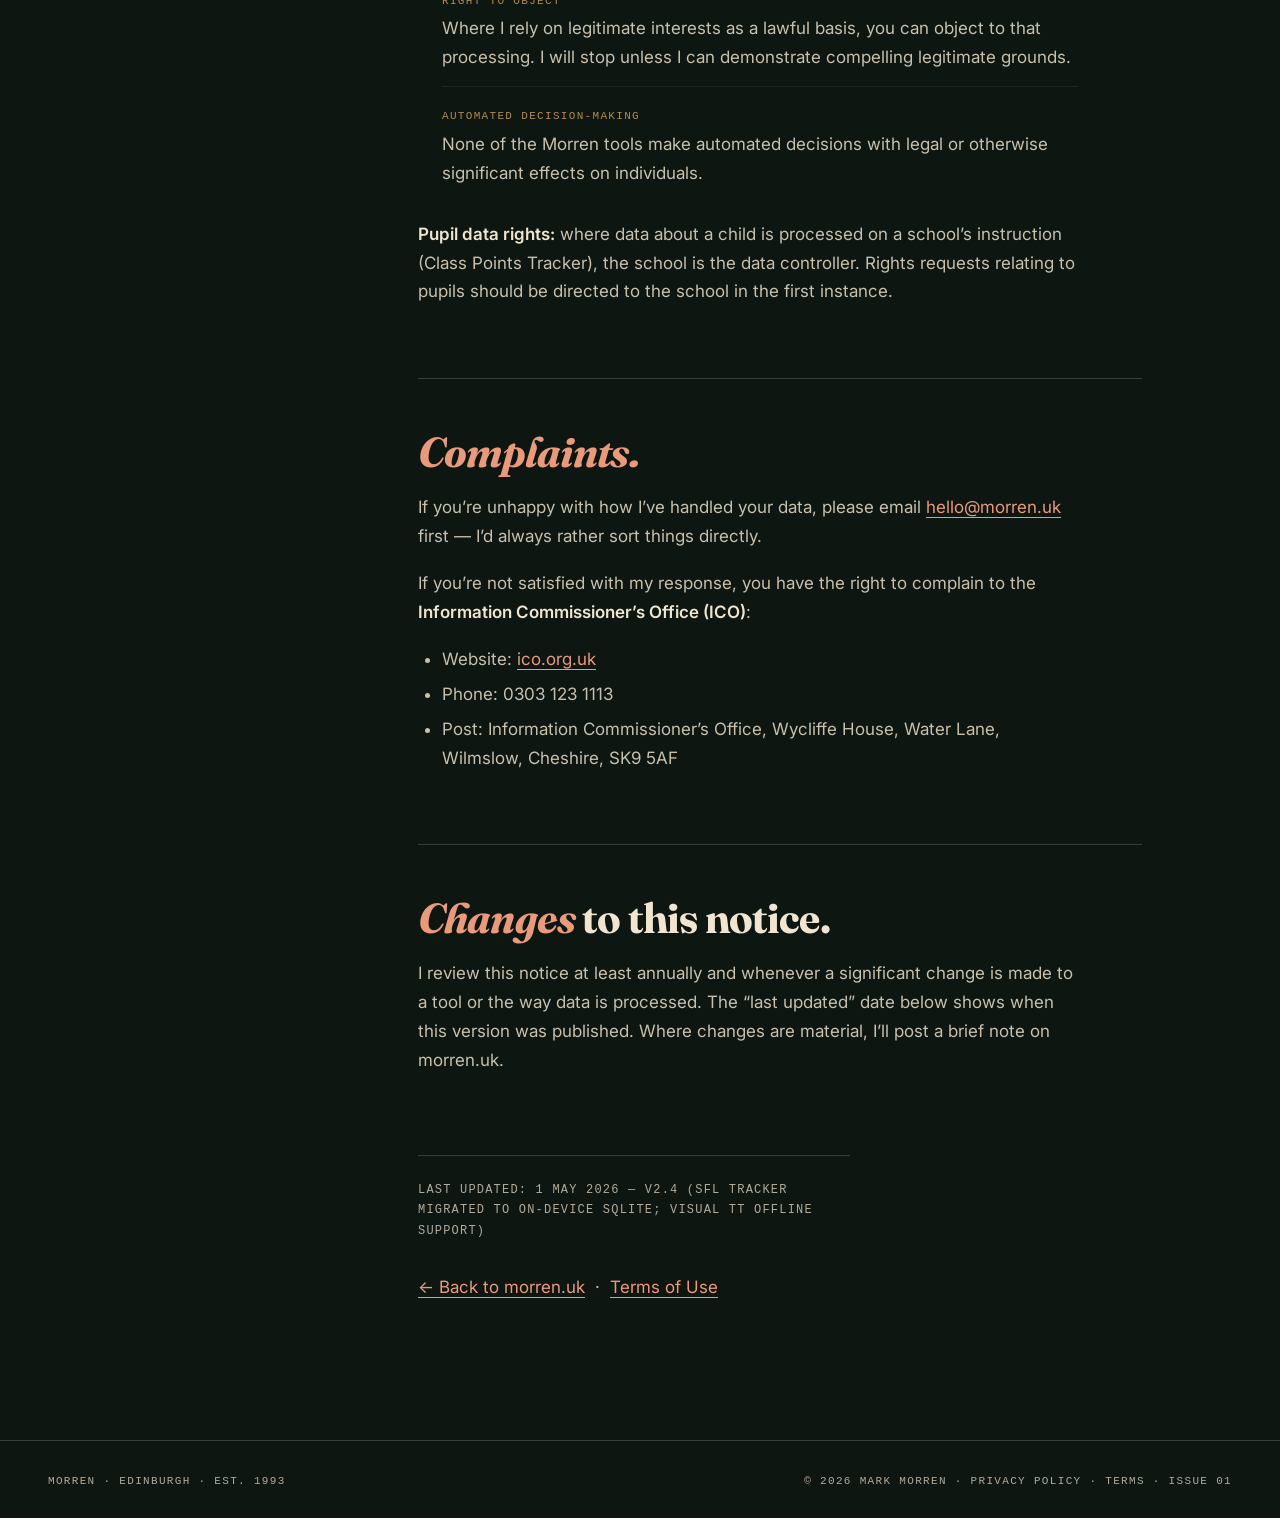
==== commit a8f99b98: "Update privacy notice to reflect on-device storage changes (v2.4) SFL Tracker has moved from localSt" ====
--- a/privacy.html
+++ b/privacy.html
@@ -359,7 +359,7 @@
           <span class="sn-label">The short version</span>
           <p>I&rsquo;m <strong>Mark Morren</strong>, a solo software maker based in Edinburgh. I&rsquo;m the data controller for morren.uk and the tools listed below. I&rsquo;m registered with the Information Commissioner&rsquo;s Office (ICO reg. pending).</p>
           <p>The website collects no cookies and places no trackers. If you email me, I keep your message only as long as I need to reply. That&rsquo;s it for the website.</p>
-          <p>The teacher tools collect professional data &mdash; timetable entries, pupil tracking &mdash; entered by school staff for their own use. Where children&rsquo;s data is involved, I&rsquo;ve designed the tools to collect the minimum possible. Pupils don&rsquo;t have accounts.</p>
+          <p>The teacher tools collect professional data &mdash; timetable entries, pupil tracking &mdash; entered by school staff for their own use. Where children&rsquo;s data is involved, I&rsquo;ve designed the tools to collect the minimum possible. Pupils don&rsquo;t have accounts. Most tools store data entirely on your device; only Class Points Tracker and Visual TT use server-side storage.</p>
           <p>I don&rsquo;t sell data. I don&rsquo;t use it for advertising. I don&rsquo;t share it with third parties except the infrastructure providers listed in <a href="#processors">Section&nbsp;8</a>.</p>
           <p>To exercise any data right, email <a href="mailto:hello@morren.uk">hello@morren.uk</a>. Full detail below.</p>
         </div>
@@ -415,7 +415,7 @@
           <span class="tool-url">visualtt.morren.uk</span>
           <p>Visual TT is a timetable planning tool for school staff. Teachers enter lesson names, room names, class names, and timetable slots to build a visual schedule.</p>
           <p><strong>Data collected:</strong> timetable entries you type in &mdash; lesson names, rooms, class group labels. No pupil names. No personal photos.</p>
-          <p><strong>Storage:</strong> Cloudflare Workers and KV storage, hosted on Cloudflare&rsquo;s global network. Data is stored against your session and persists until you clear it or it expires.</p>
+          <p><strong>Storage:</strong> Cloudflare Workers and KV storage, hosted on Cloudflare&rsquo;s global network. Data is stored against your session and persists until you clear it or it expires. The app includes a service worker for offline use &mdash; timetable data is cached locally so the app works without a connection after the first visit. A JSON backup/restore option is available in Settings.</p>
           <p><strong>Lawful basis:</strong> Legitimate interests (Article 6(1)(f)) &mdash; a professional tool for school staff managing their own timetable.</p>
           <p><strong>Transfers:</strong> Cloudflare Inc. is a US company. See <a href="#transfers">Section&nbsp;9</a>.</p>
 
@@ -424,14 +424,14 @@
           <span class="tool-url">sfl-tracker.morren.uk</span>
           <p>SFL Tracker is a teacher dashboard for tracking pupil progress against the Scottish Framework for Learning &mdash; assessments (SWST, SWRT, maths), SHANARRI indicators, and intervention records.</p>
           <p><strong>Data collected:</strong> pupil names (as entered by the teacher), class group, assessment scores, SHANARRI indicators, intervention notes. No photographs, no special category data by design. Surnames are not required and teachers are encouraged to use first name only.</p>
-          <p><strong>Storage:</strong> browser localStorage by default &mdash; data stays on the teacher&rsquo;s device and goes nowhere. An optional cloud sync feature uses Cloudflare D1 (SQLite at the edge) for cross-device access.</p>
+          <p><strong>Storage:</strong> entirely on your device. SFL Tracker uses sql.js WebAssembly SQLite &mdash; all data is held in a portable .db file that never leaves your machine. No data is ever sent to any server. To move data between Macs, save the .db file to iCloud Drive or SharePoint; the sync happens through your own cloud storage, not through Morren infrastructure.</p>
+
+          <p><strong>Lawful basis:</strong> Legitimate interests (Article 6(1)(f)) for the tool&rsquo;s operation. Schools rely on their own lawful basis (usually public task, Article 6(1)(e)) for processing pupil data.</p>
+          <p><strong>Transfers:</strong> none. SFL Tracker is fully offline &mdash; no pupil data is ever transmitted to or held by Mark Morren.</p>
 
           <div class="data-note">
-            <p><strong>Controller/processor note:</strong> For pupil data entered by school staff, the school is the data controller. Mark Morren acts as a data processor only if the optional D1 sync is used. Schools enabling cloud sync should ensure this is covered by their own data protection policies. A data processing agreement template is available on request.</p>
+            <p><strong>Controller/processor note:</strong> Because no data from SFL Tracker is received by Mark Morren, the school or individual teacher is the sole data controller for all data entered. Mark Morren&rsquo;s role is tool provider only.</p>
           </div>
-
-          <p><strong>Lawful basis:</strong> Legitimate interests (Article 6(1)(f)) for the tool&rsquo;s operation. Schools rely on their own lawful basis (usually public task, Article 6(1)(e)) for processing pupil data.</p>
-          <p><strong>Transfers:</strong> Cloudflare Inc. for D1 sync. See <a href="#transfers">Section&nbsp;9</a>. LocalStorage-only use involves no transfer.</p>
 
           <!-- IPAD DASHBOARD -->
           <h3 id="ipad-dashboard">iPad Dashboard</h3>
@@ -504,11 +504,10 @@
           <p>This controller/processor relationship applies to:</p>
           <ul>
             <li><strong>Class Points Tracker</strong> &mdash; pupil first names and last initials, stored in Cloudflare D1 (EU infrastructure)</li>
-            <li><strong>SFL Tracker</strong> (cloud sync mode only) &mdash; pupil assessment and SHANARRI data</li>
           </ul>
 
           <h3>Data Processing Agreement</h3>
-          <p>A formal <strong>Data Processing Agreement (DPA)</strong> is required before any school formally deploys Class Points Tracker or enables cloud sync on SFL Tracker. The DPA sets out: what data is processed, for what purpose, the retention schedule, deletion obligations, sub-processors used, and the rights of data subjects.</p>
+          <p>A formal <strong>Data Processing Agreement (DPA)</strong> is required before any school formally deploys Class Points Tracker. The DPA sets out: what data is processed, for what purpose, the retention schedule, deletion obligations, sub-processors used, and the rights of data subjects.</p>
 
           <div class="data-note">
             <p>To request a DPA template, email <a href="mailto:hello@morren.uk">hello@morren.uk</a> with the subject line <strong>DPA request</strong>. Mark will respond within five working days. The template is based on UK GDPR Article 28 standard clauses. Schools should have it reviewed by their own DPO before signing.</p>
@@ -518,7 +517,7 @@
           <ul>
             <li><strong>Visual TT</strong> &mdash; no pupil personal data is processed</li>
             <li><strong>iPad Dashboard</strong> &mdash; fully offline; no data is ever transmitted to or held by Mark Morren</li>
-            <li><strong>SFL Tracker, localStorage mode</strong> &mdash; data remains on the teacher&rsquo;s device only</li>
+            <li><strong>SFL Tracker</strong> &mdash; fully offline; no data is ever transmitted to or held by Mark Morren</li>
             <li><strong>LC Tracker</strong> &mdash; internal team tool; not used for school-controlled data</li>
           </ul>
 
@@ -546,7 +545,7 @@
               <tr>
                 <td><strong>Cloudflare, Inc.</strong></td>
                 <td>Hosting, CDN, Workers, D1 database, KV storage, Web Analytics</td>
-                <td>Traffic metrics (morren.uk); timetable data (Visual TT); pupil tracking data (SFL Tracker, D1 sync); teacher and pupil data (Class Points Tracker)</td>
+                <td>Traffic metrics (morren.uk); timetable data (Visual TT); teacher and pupil data (Class Points Tracker)</td>
                 <td>US company; EU infrastructure used for D1 (Class Points Tracker)</td>
                 <td>UK-US Data Bridge; Cloudflare DPA</td>
               </tr>
@@ -577,7 +576,7 @@
           <ul>
             <li><strong>Cloudflare, Firebase, Apple:</strong> covered by the UK-US Data Bridge, where applicable. Cloudflare&rsquo;s D1 database for Class Points Tracker is pinned to EU infrastructure, avoiding a UK-to-US transfer for the most sensitive data.</li>
             <li><strong>iPad Dashboard:</strong> no transfers at all (fully offline).</li>
-            <li><strong>SFL Tracker, localStorage mode:</strong> no transfers (data stays on the teacher&rsquo;s device).</li>
+            <li><strong>SFL Tracker:</strong> no transfers. Fully offline &mdash; data stays in a local .db file on the teacher&rsquo;s device.</li>
           </ul>
           <p>I have reviewed each processor against the ICO&rsquo;s transfer risk assessment guidance and maintain records of these assessments.</p>
         </section>
@@ -618,7 +617,7 @@
             </li>
           </ul>
 
-          <p><strong>Pupil data rights:</strong> where data about a child is processed on a school&rsquo;s instruction (Class Points Tracker, SFL Tracker D1 sync), the school is the data controller. Rights requests relating to pupils should be directed to the school in the first instance.</p>
+          <p><strong>Pupil data rights:</strong> where data about a child is processed on a school&rsquo;s instruction (Class Points Tracker), the school is the data controller. Rights requests relating to pupils should be directed to the school in the first instance.</p>
         </section>
 
         <!-- SECTION 10: COMPLAINTS -->
@@ -639,7 +638,7 @@
           <p>I review this notice at least annually and whenever a significant change is made to a tool or the way data is processed. The &ldquo;last updated&rdquo; date below shows when this version was published. Where changes are material, I&rsquo;ll post a brief note on morren.uk.</p>
         </section>
 
-        <p class="meta">Last updated: 30 April 2026 &mdash; v2.3 (terms page; security.txt; personal project clarification)</p>
+        <p class="meta">Last updated: 1 May 2026 &mdash; v2.4 (SFL Tracker migrated to on-device SQLite; Visual TT offline support)</p>
         <p class="back"><a href="/">&larr; Back to morren.uk</a> &nbsp;&middot;&nbsp; <a href="/terms">Terms of Use</a></p>
       </div><!-- /priv-content -->
 
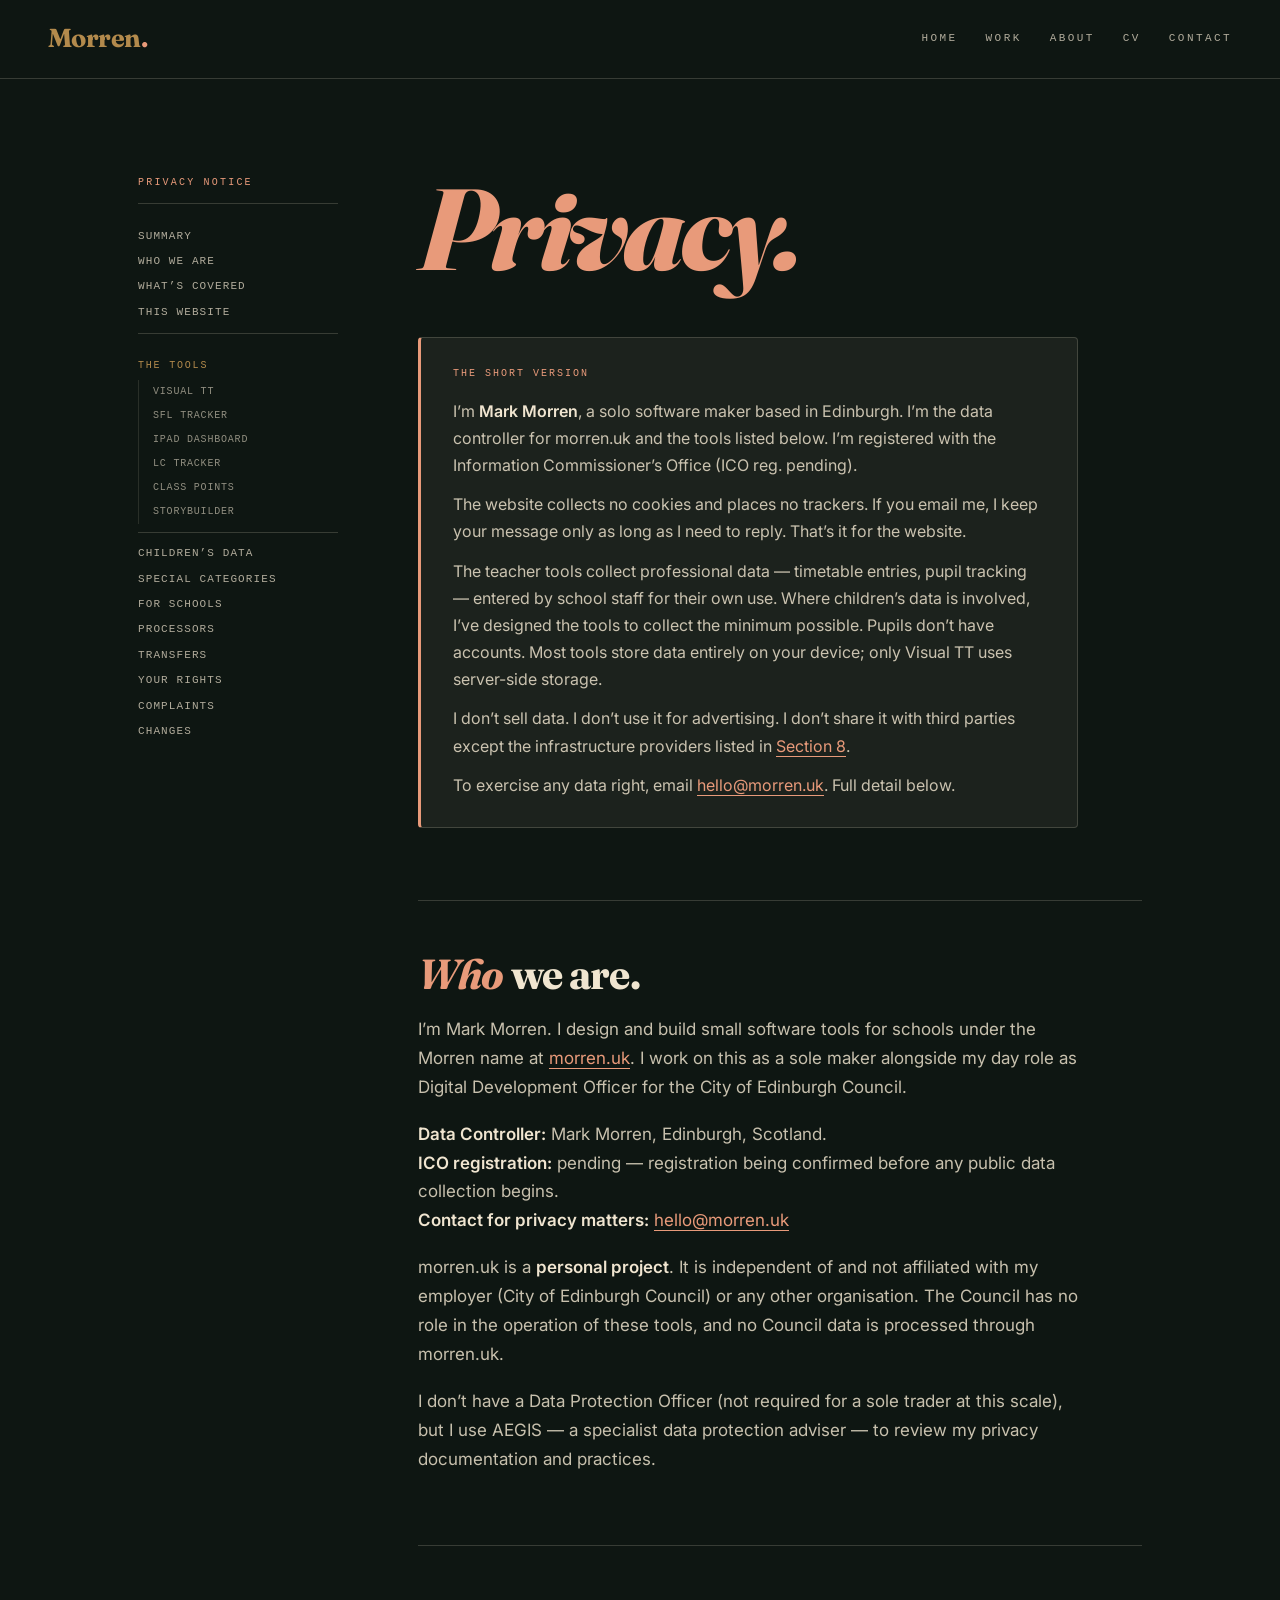
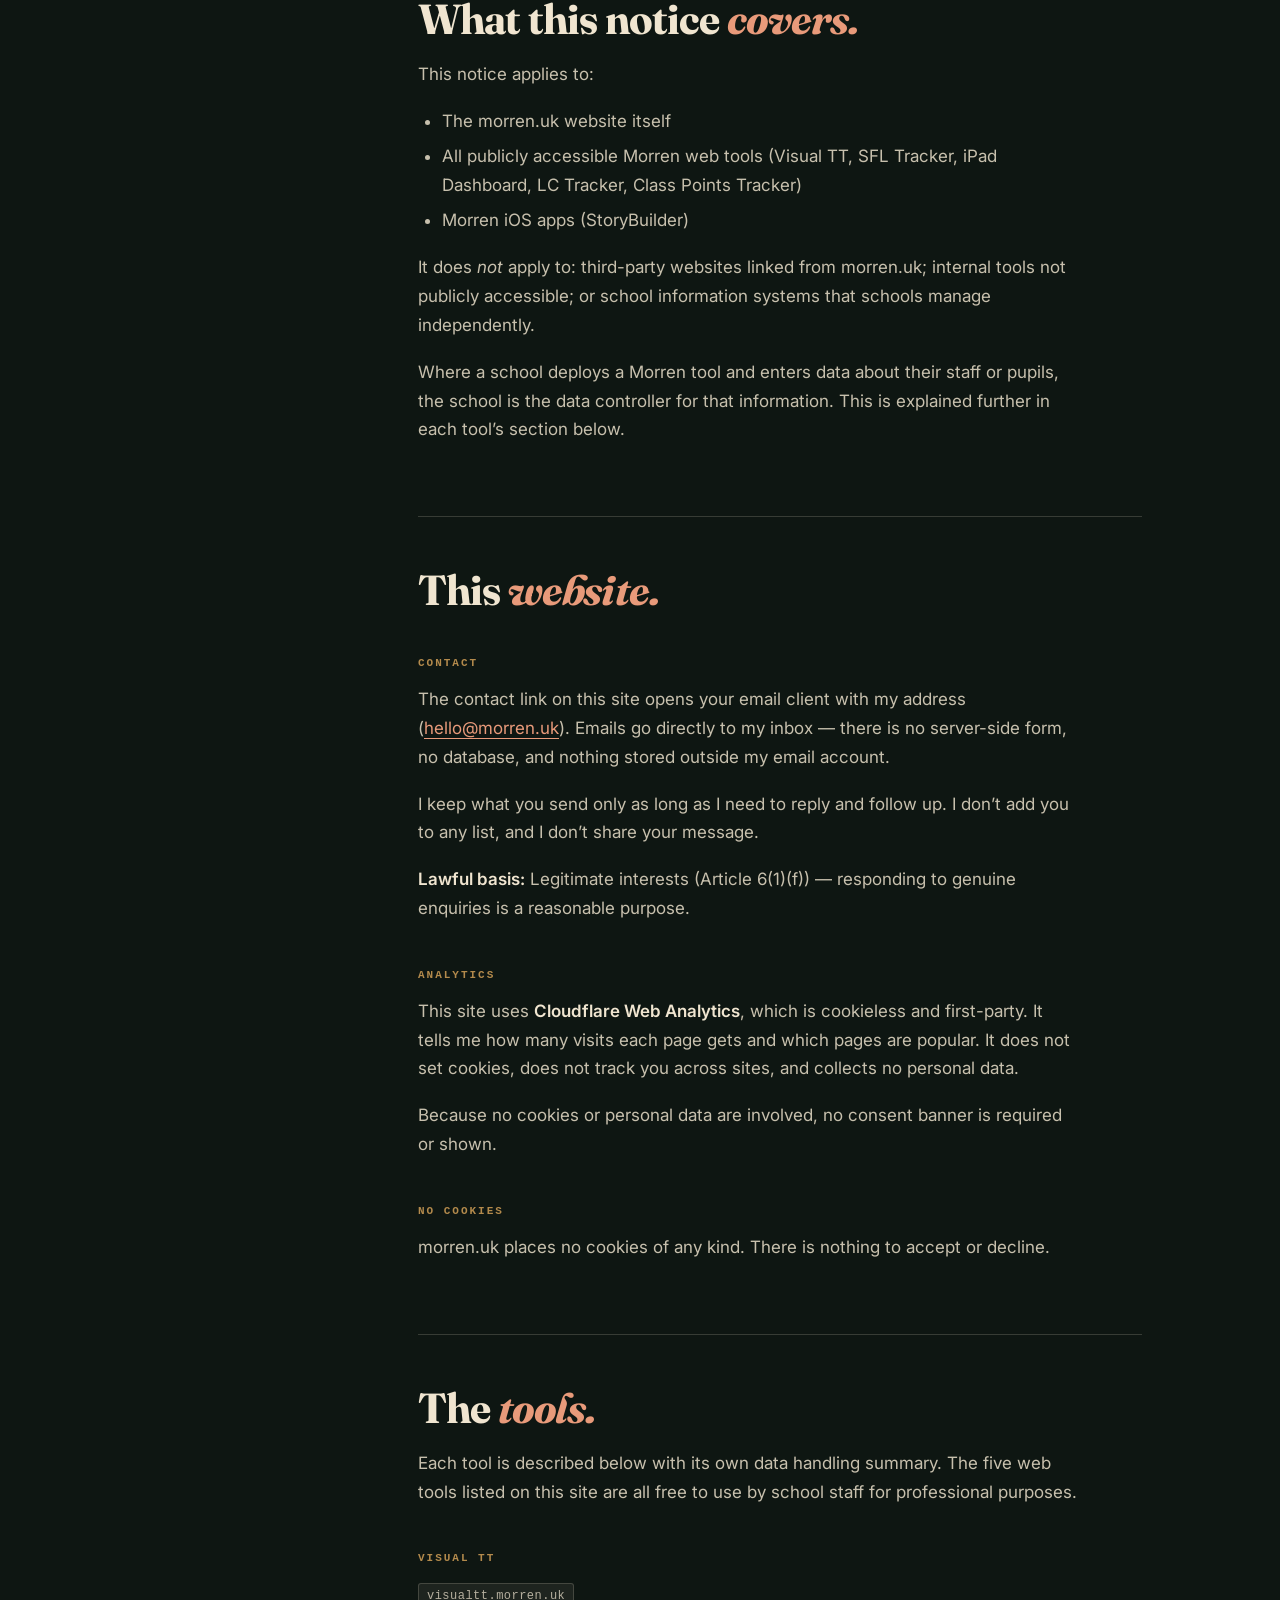
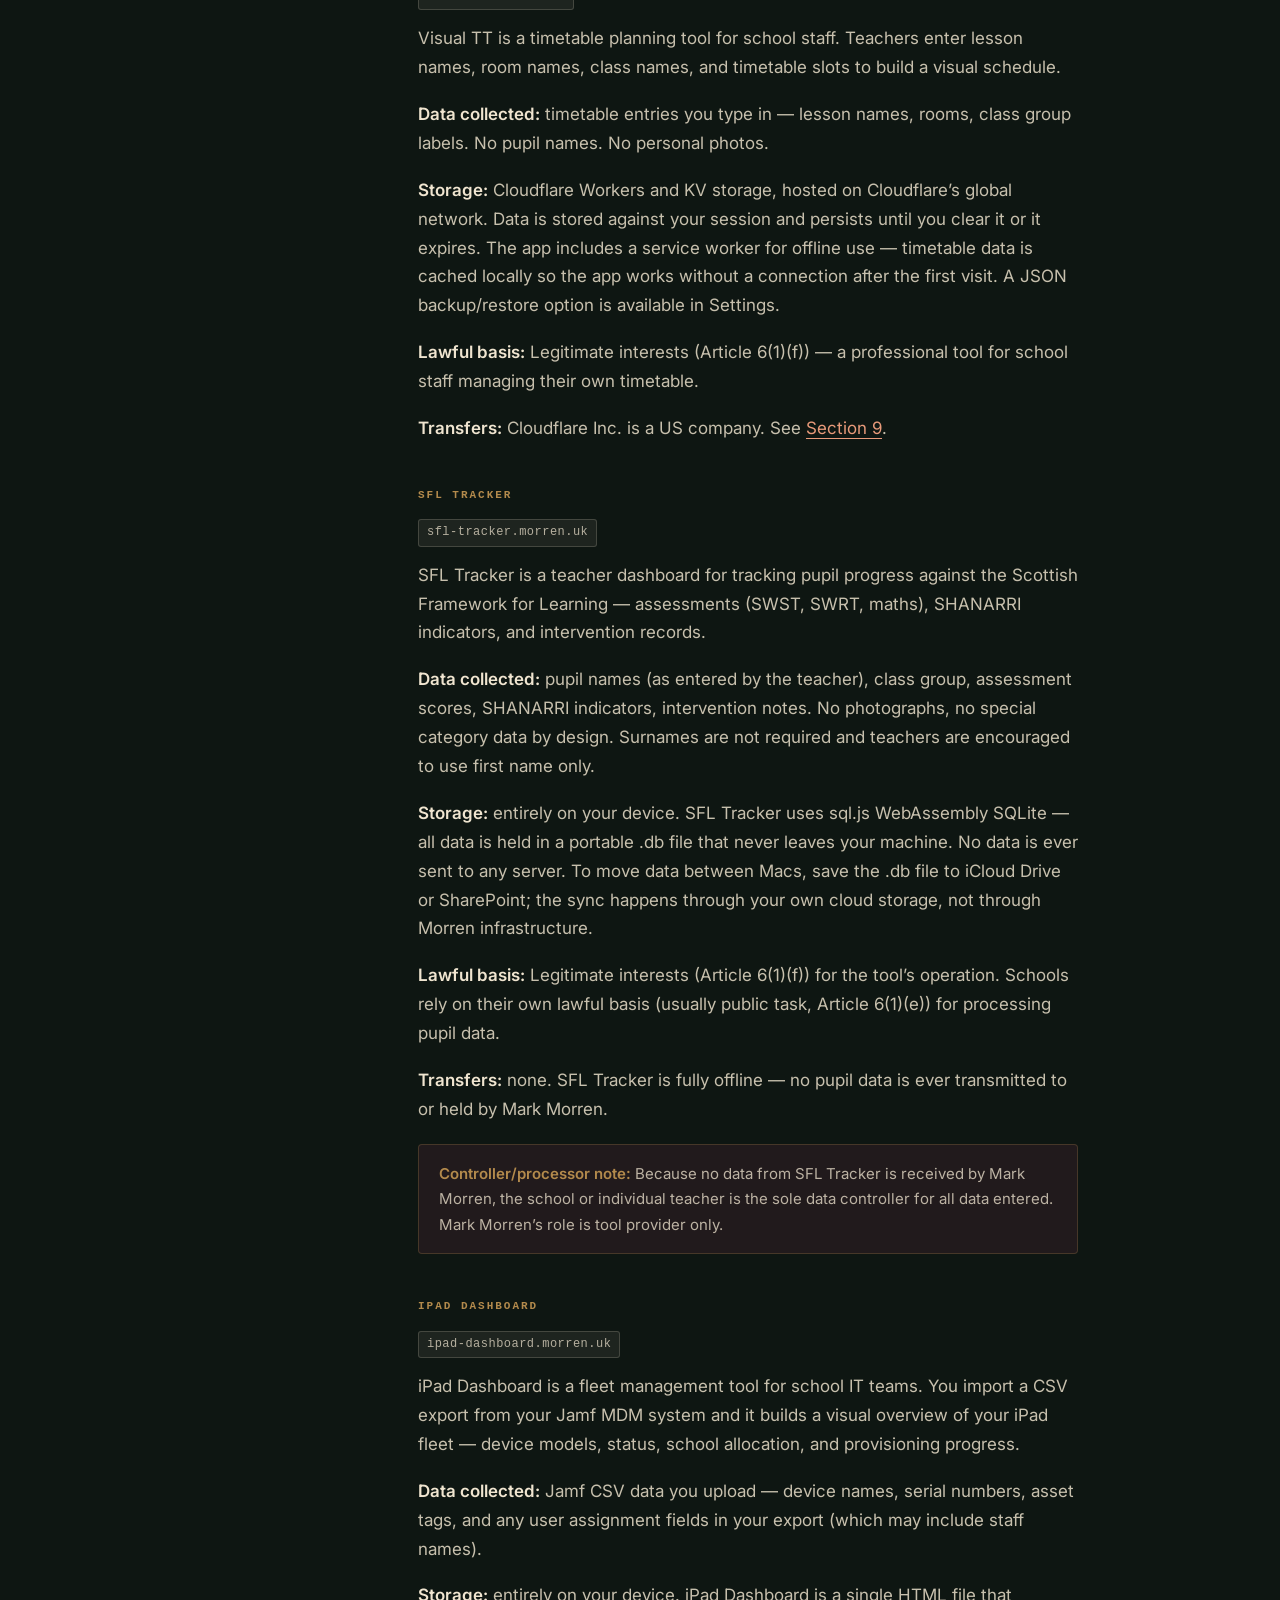
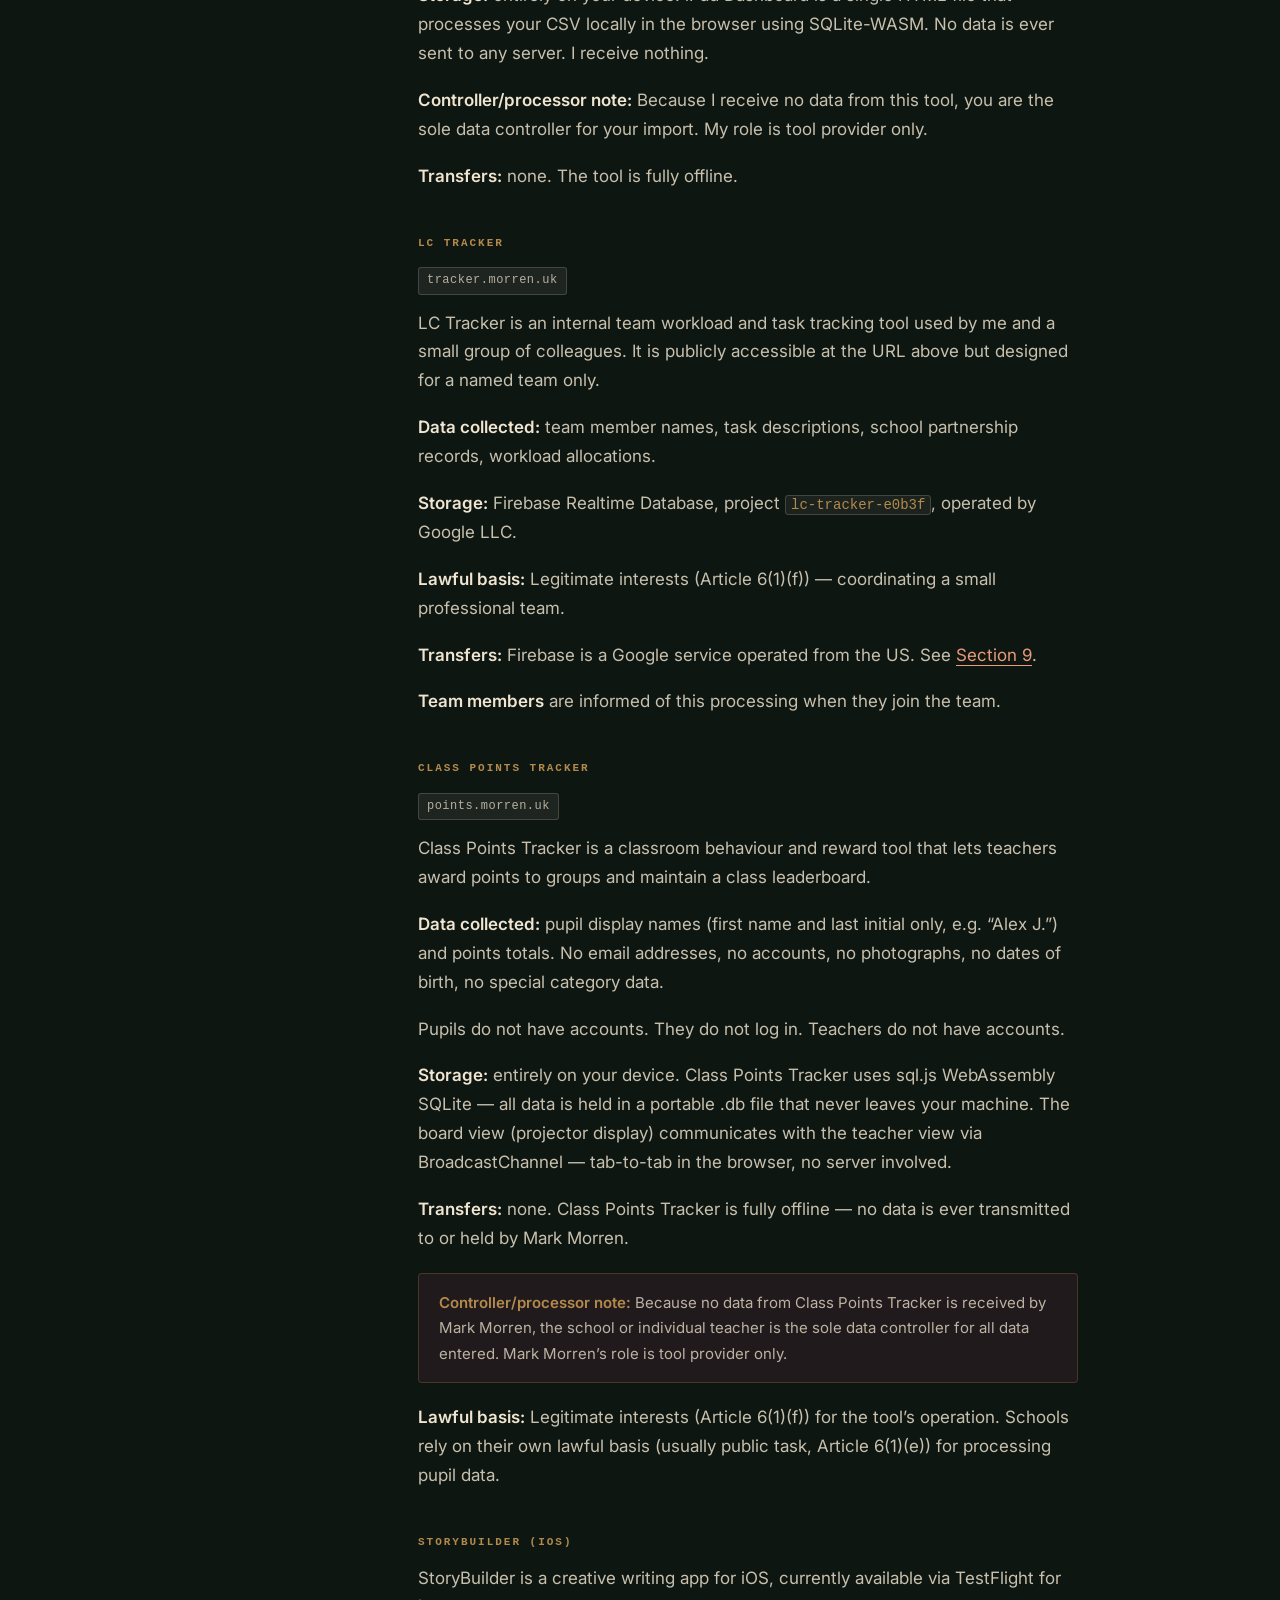
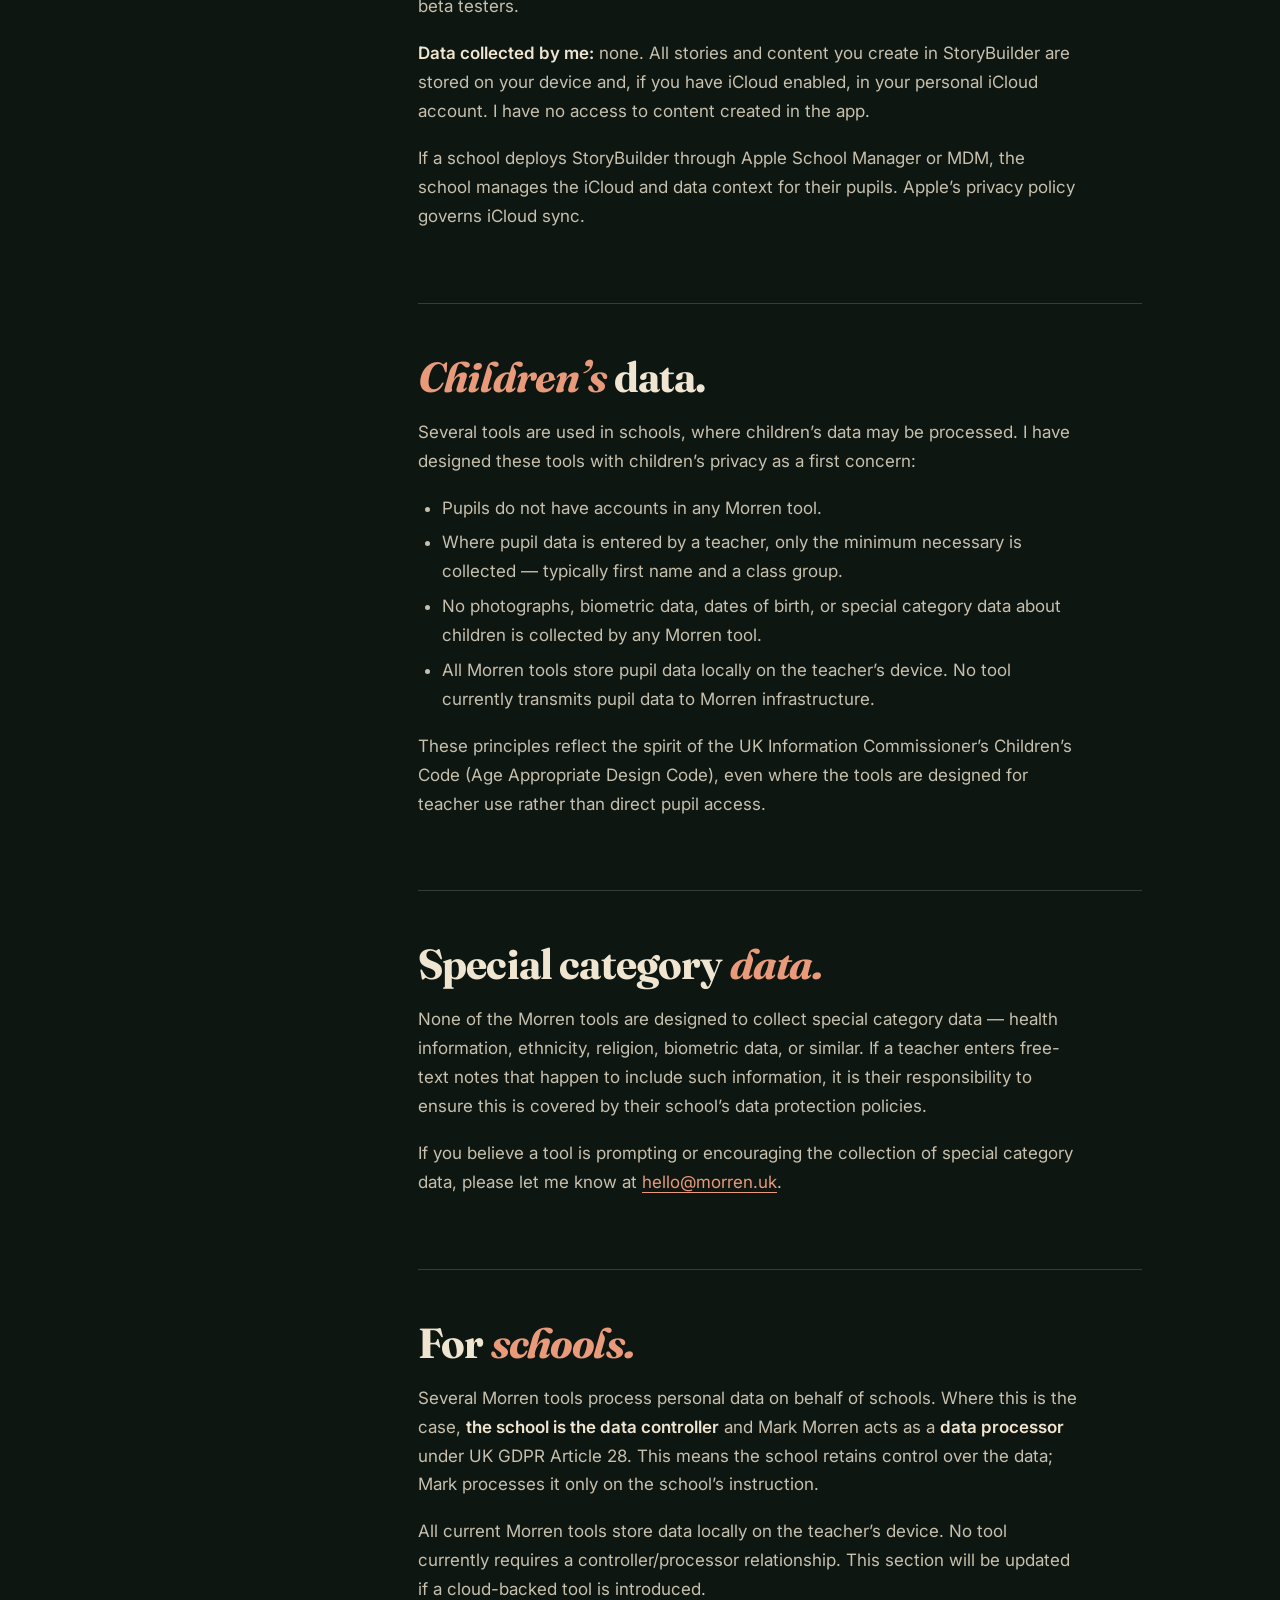
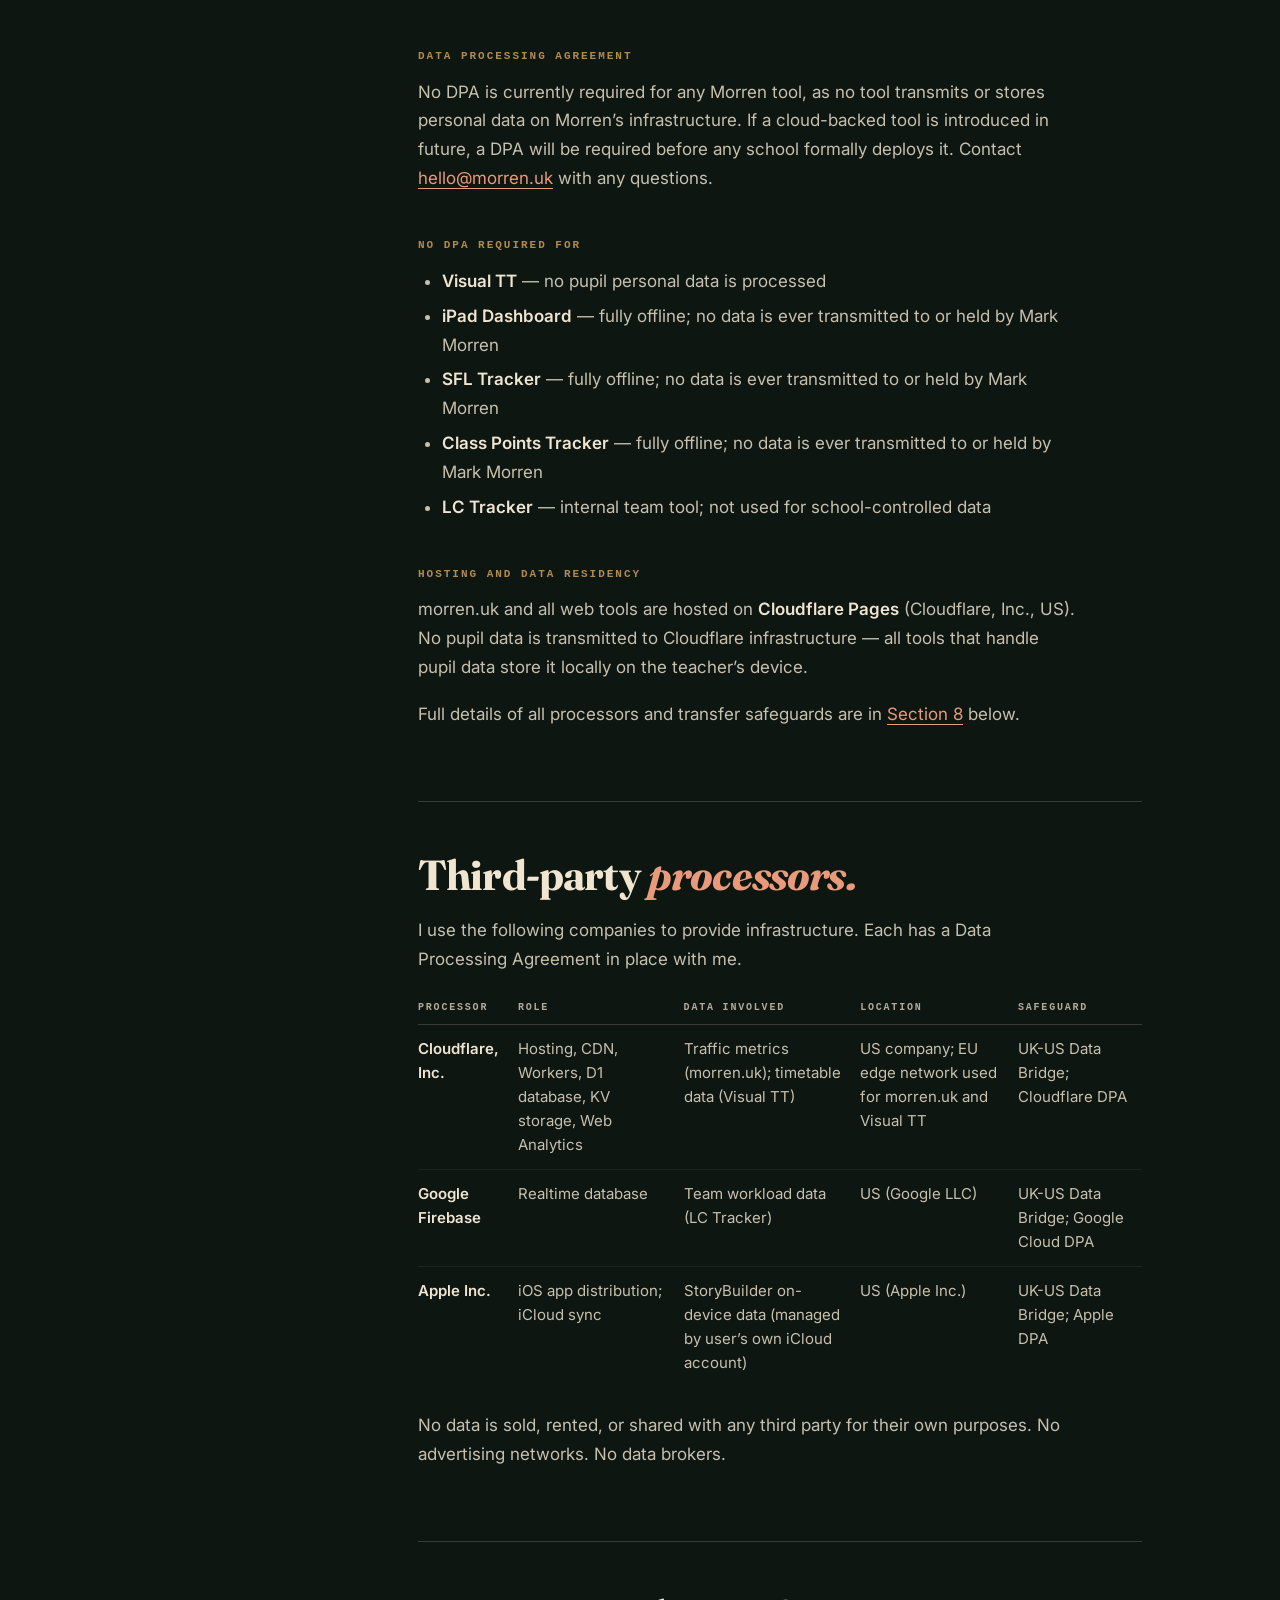
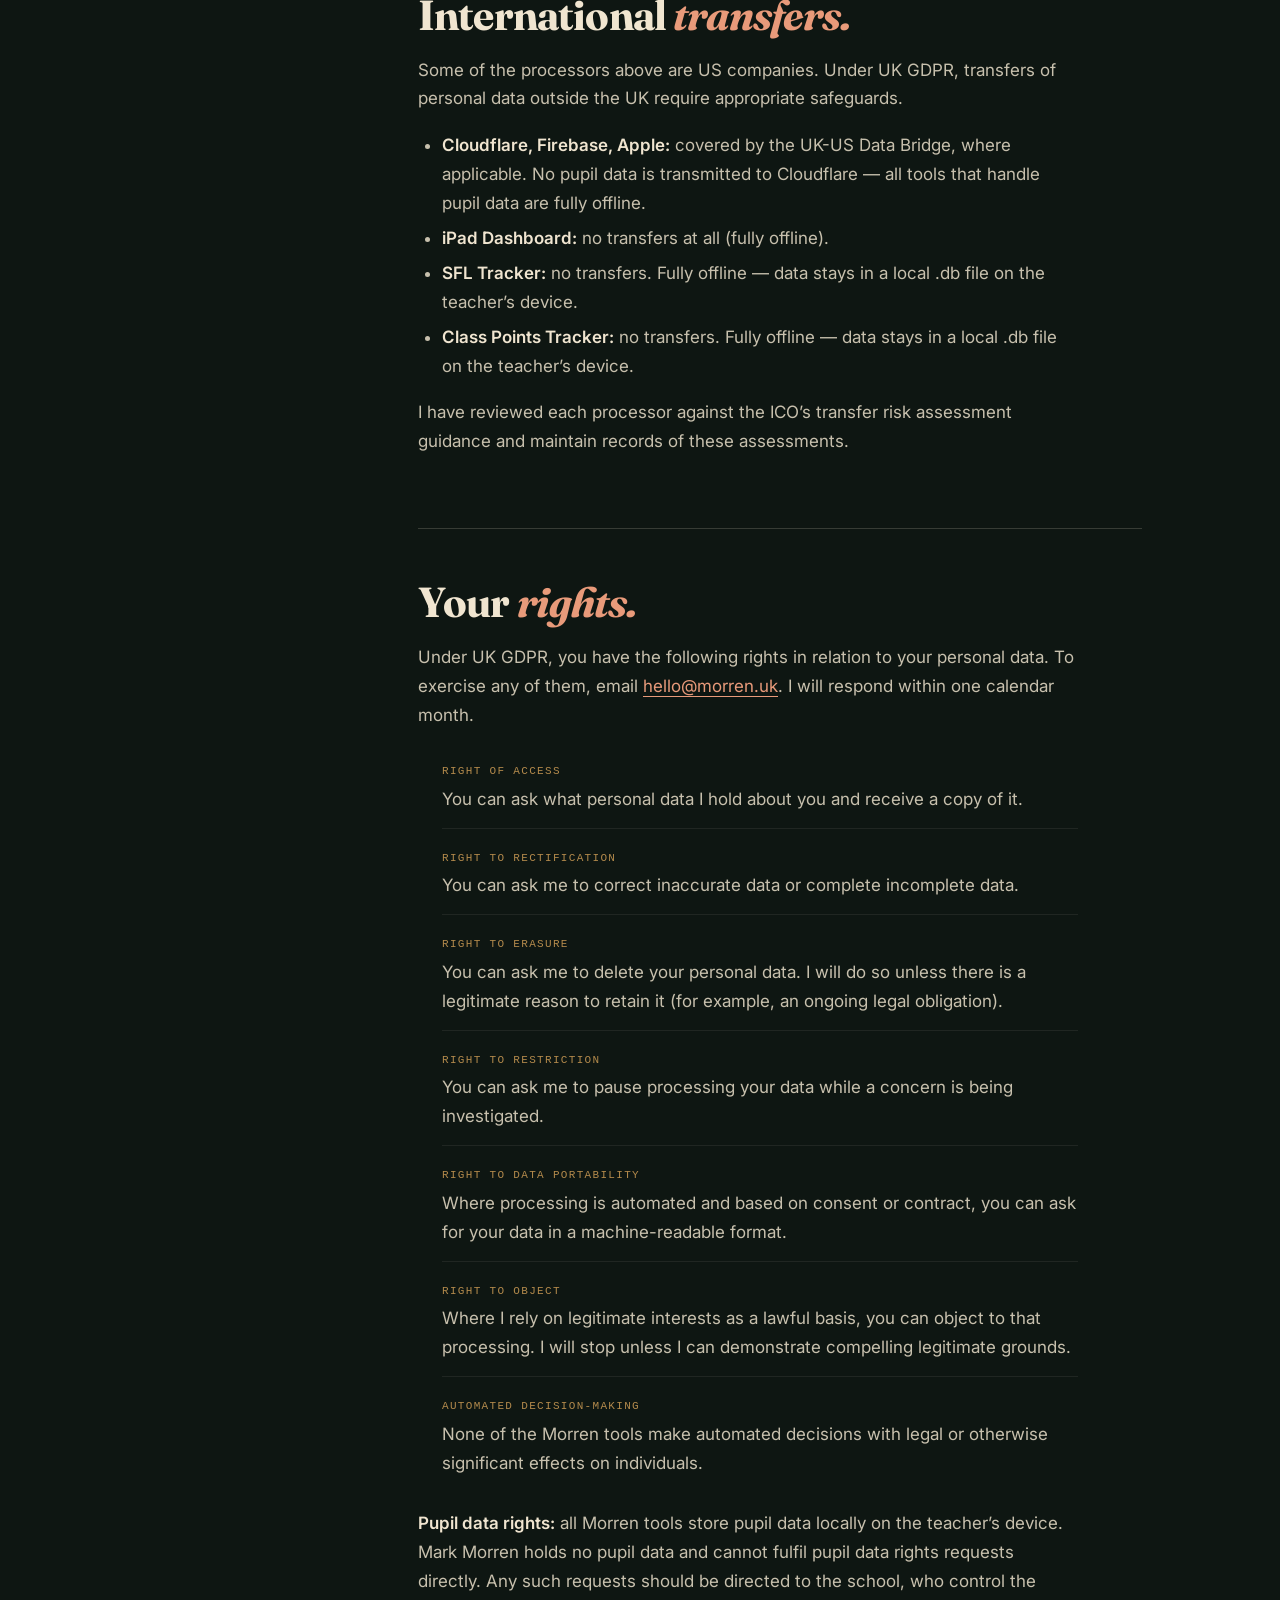
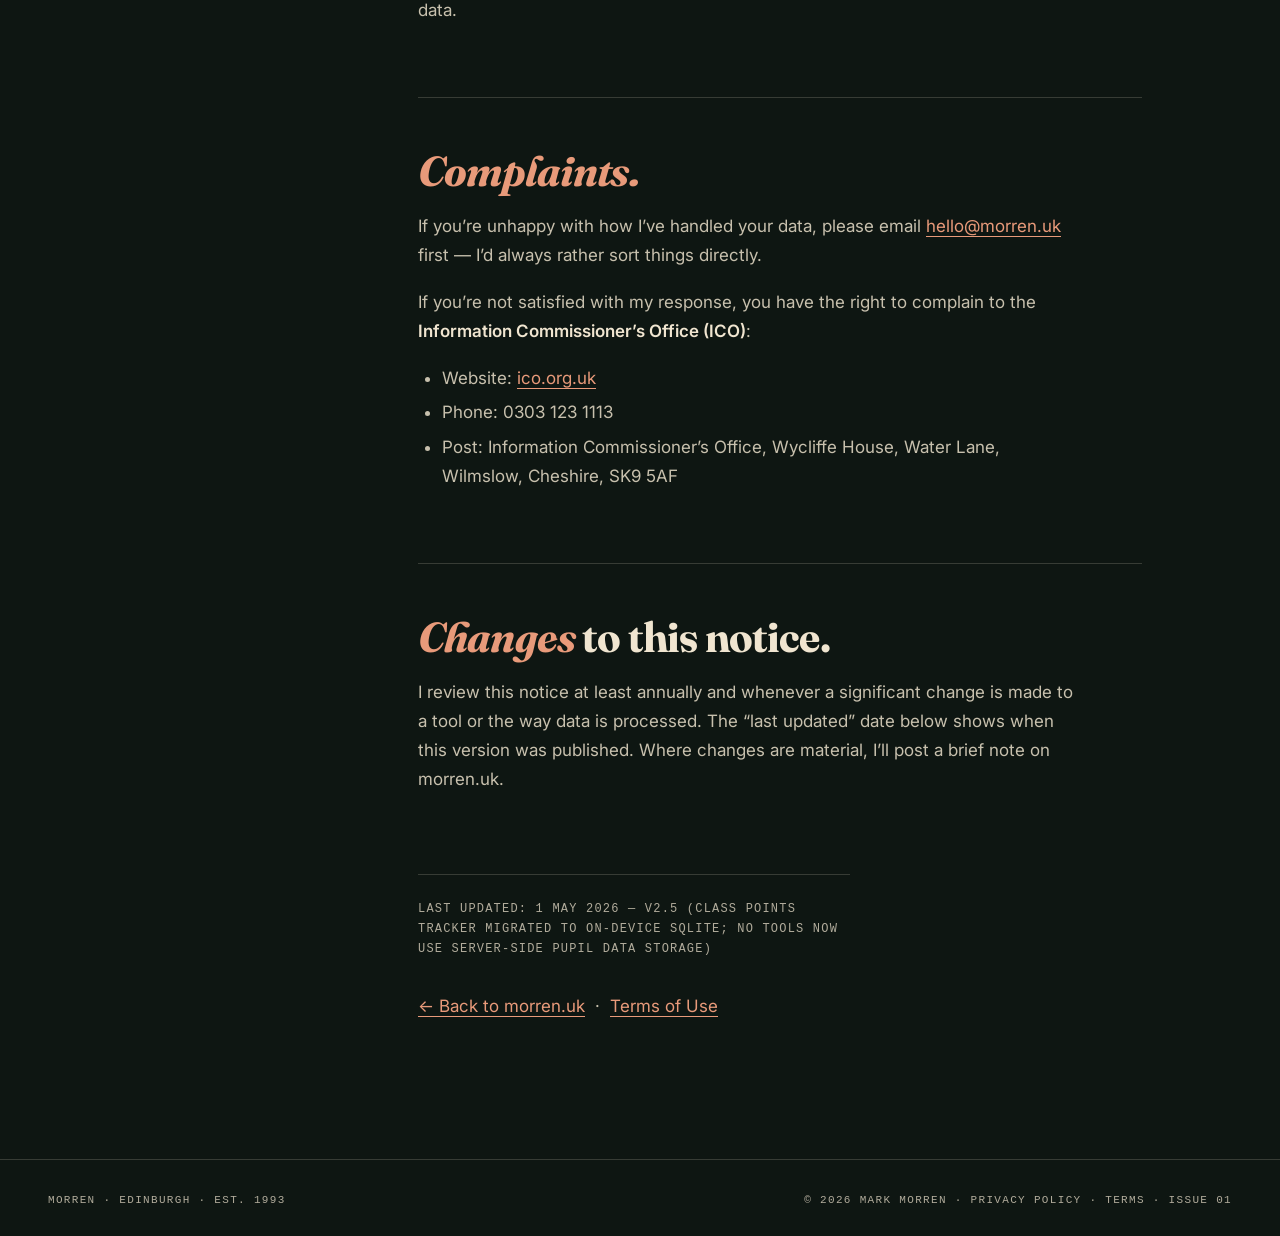
==== commit bd8af6a4: "Update privacy notice: Class Points Tracker now fully on-device (v2.5) Class Points Tracker has been" ====
--- a/privacy.html
+++ b/privacy.html
@@ -359,7 +359,7 @@
           <span class="sn-label">The short version</span>
           <p>I&rsquo;m <strong>Mark Morren</strong>, a solo software maker based in Edinburgh. I&rsquo;m the data controller for morren.uk and the tools listed below. I&rsquo;m registered with the Information Commissioner&rsquo;s Office (ICO reg. pending).</p>
           <p>The website collects no cookies and places no trackers. If you email me, I keep your message only as long as I need to reply. That&rsquo;s it for the website.</p>
-          <p>The teacher tools collect professional data &mdash; timetable entries, pupil tracking &mdash; entered by school staff for their own use. Where children&rsquo;s data is involved, I&rsquo;ve designed the tools to collect the minimum possible. Pupils don&rsquo;t have accounts. Most tools store data entirely on your device; only Class Points Tracker and Visual TT use server-side storage.</p>
+          <p>The teacher tools collect professional data &mdash; timetable entries, pupil tracking &mdash; entered by school staff for their own use. Where children&rsquo;s data is involved, I&rsquo;ve designed the tools to collect the minimum possible. Pupils don&rsquo;t have accounts. Most tools store data entirely on your device; only Visual TT uses server-side storage.</p>
           <p>I don&rsquo;t sell data. I don&rsquo;t use it for advertising. I don&rsquo;t share it with third parties except the infrastructure providers listed in <a href="#processors">Section&nbsp;8</a>.</p>
           <p>To exercise any data right, email <a href="mailto:hello@morren.uk">hello@morren.uk</a>. Full detail below.</p>
         </div>
@@ -455,19 +455,17 @@
           <!-- CLASS POINTS TRACKER -->
           <h3 id="class-points-tracker">Class Points Tracker</h3>
           <span class="tool-url">points.morren.uk</span>
-          <p>Class Points Tracker is a classroom behaviour and reward tool that lets teachers award points to groups and maintain a class leaderboard. It is currently in development; when it launches, this section will be updated.</p>
-          <p><strong>Teacher data:</strong> email address (used for magic-link sign-in), and a display name you choose. Your email is used to send you a sign-in link each time you log in &mdash; nothing else.</p>
-          <p><strong>Pupil data:</strong> first name and last initial only, plus a randomly generated avatar seed (a short string used to produce a consistent visual &mdash; no photograph). Points totals. That&rsquo;s all.</p>
-          <p>The following data is <em>deliberately not collected</em>: full surnames, dates of birth, photographs, SEND information, free school meal status, ethnicity, or any other special category data.</p>
-          <p>Pupils do not have accounts. They do not log in.</p>
+          <p>Class Points Tracker is a classroom behaviour and reward tool that lets teachers award points to groups and maintain a class leaderboard.</p>
+          <p><strong>Data collected:</strong> pupil display names (first name and last initial only, e.g. &ldquo;Alex J.&rdquo;) and points totals. No email addresses, no accounts, no photographs, no dates of birth, no special category data.</p>
+          <p>Pupils do not have accounts. They do not log in. Teachers do not have accounts.</p>
+          <p><strong>Storage:</strong> entirely on your device. Class Points Tracker uses sql.js WebAssembly SQLite &mdash; all data is held in a portable .db file that never leaves your machine. The board view (projector display) communicates with the teacher view via BroadcastChannel &mdash; tab-to-tab in the browser, no server involved.</p>
+          <p><strong>Transfers:</strong> none. Class Points Tracker is fully offline &mdash; no data is ever transmitted to or held by Mark Morren.</p>
 
           <div class="data-note">
-            <p><strong>Controller/processor note:</strong> For pupil data, <strong>the school is the data controller</strong>. Mark Morren acts as a data processor, processing pupil data only on the school&rsquo;s instruction. A formal Data Processing Agreement must be in place before any school formally onboards to Class Points Tracker. Contact <a href="mailto:hello@morren.uk">hello@morren.uk</a> to arrange this.</p>
+            <p><strong>Controller/processor note:</strong> Because no data from Class Points Tracker is received by Mark Morren, the school or individual teacher is the sole data controller for all data entered. Mark Morren&rsquo;s role is tool provider only.</p>
           </div>
 
-          <p><strong>Storage:</strong> Cloudflare D1 (SQLite), pinned to EU data centres.</p>
-          <p><strong>Retention:</strong> active data is retained while your account is active. Data is archived on 31 July each year (end of the Scottish academic year). Archived data is permanently deleted 13 months after the archive date &mdash; around 31 August the following year. You can request deletion of your data at any time.</p>
-          <p><strong>Lawful basis (teacher data):</strong> Legitimate interests (Article 6(1)(f)) &mdash; a professional tool for teachers managing their own classroom. For pupil data, the school provides the lawful basis under their own data protection policies.</p>
+          <p><strong>Lawful basis:</strong> Legitimate interests (Article 6(1)(f)) for the tool&rsquo;s operation. Schools rely on their own lawful basis (usually public task, Article 6(1)(e)) for processing pupil data.</p>
 
           <!-- STORYBUILDER -->
           <h3 id="storybuilder">StoryBuilder (iOS)</h3>
@@ -484,7 +482,7 @@
             <li>Pupils do not have accounts in any Morren tool.</li>
             <li>Where pupil data is entered by a teacher, only the minimum necessary is collected &mdash; typically first name and a class group.</li>
             <li>No photographs, biometric data, dates of birth, or special category data about children is collected by any Morren tool.</li>
-            <li>The school is the data controller for pupil data in tools where a cloud sync or storage feature is used. I act as a processor under the school&rsquo;s instructions.</li>
+            <li>All Morren tools store pupil data locally on the teacher&rsquo;s device. No tool currently transmits pupil data to Morren infrastructure.</li>
           </ul>
           <p>These principles reflect the spirit of the UK Information Commissioner&rsquo;s Children&rsquo;s Code (Age Appropriate Design Code), even where the tools are designed for teacher use rather than direct pupil access.</p>
         </section>
@@ -501,28 +499,22 @@
           <h2>For <em>schools.</em></h2>
           <p>Several Morren tools process personal data on behalf of schools. Where this is the case, <strong>the school is the data controller</strong> and Mark Morren acts as a <strong>data processor</strong> under UK GDPR Article 28. This means the school retains control over the data; Mark processes it only on the school&rsquo;s instruction.</p>
 
-          <p>This controller/processor relationship applies to:</p>
-          <ul>
-            <li><strong>Class Points Tracker</strong> &mdash; pupil first names and last initials, stored in Cloudflare D1 (EU infrastructure)</li>
-          </ul>
+          <p>All current Morren tools store data locally on the teacher&rsquo;s device. No tool currently requires a controller/processor relationship. This section will be updated if a cloud-backed tool is introduced.</p>
 
           <h3>Data Processing Agreement</h3>
-          <p>A formal <strong>Data Processing Agreement (DPA)</strong> is required before any school formally deploys Class Points Tracker. The DPA sets out: what data is processed, for what purpose, the retention schedule, deletion obligations, sub-processors used, and the rights of data subjects.</p>
-
-          <div class="data-note">
-            <p>To request a DPA template, email <a href="mailto:hello@morren.uk">hello@morren.uk</a> with the subject line <strong>DPA request</strong>. Mark will respond within five working days. The template is based on UK GDPR Article 28 standard clauses. Schools should have it reviewed by their own DPO before signing.</p>
-          </div>
+          <p>No DPA is currently required for any Morren tool, as no tool transmits or stores personal data on Morren&rsquo;s infrastructure. If a cloud-backed tool is introduced in future, a DPA will be required before any school formally deploys it. Contact <a href="mailto:hello@morren.uk">hello@morren.uk</a> with any questions.</p>
 
           <h3>No DPA required for</h3>
           <ul>
             <li><strong>Visual TT</strong> &mdash; no pupil personal data is processed</li>
             <li><strong>iPad Dashboard</strong> &mdash; fully offline; no data is ever transmitted to or held by Mark Morren</li>
             <li><strong>SFL Tracker</strong> &mdash; fully offline; no data is ever transmitted to or held by Mark Morren</li>
+            <li><strong>Class Points Tracker</strong> &mdash; fully offline; no data is ever transmitted to or held by Mark Morren</li>
             <li><strong>LC Tracker</strong> &mdash; internal team tool; not used for school-controlled data</li>
           </ul>
 
           <h3>Hosting and data residency</h3>
-          <p>morren.uk and all web tools are hosted on <strong>Cloudflare Pages</strong> (Cloudflare, Inc., US). For tools that process the most sensitive data (Class Points Tracker), the database is pinned to <strong>EU infrastructure</strong> via Cloudflare D1&rsquo;s EU jurisdiction setting. No pupil data is routed through US infrastructure.</p>
+          <p>morren.uk and all web tools are hosted on <strong>Cloudflare Pages</strong> (Cloudflare, Inc., US). No pupil data is transmitted to Cloudflare infrastructure &mdash; all tools that handle pupil data store it locally on the teacher&rsquo;s device.</p>
           <p>Full details of all processors and transfer safeguards are in <a href="#processors">Section&nbsp;8</a> below.</p>
         </section>
 
@@ -545,8 +537,8 @@
               <tr>
                 <td><strong>Cloudflare, Inc.</strong></td>
                 <td>Hosting, CDN, Workers, D1 database, KV storage, Web Analytics</td>
-                <td>Traffic metrics (morren.uk); timetable data (Visual TT); teacher and pupil data (Class Points Tracker)</td>
-                <td>US company; EU infrastructure used for D1 (Class Points Tracker)</td>
+                <td>Traffic metrics (morren.uk); timetable data (Visual TT)</td>
+                <td>US company; EU edge network used for morren.uk and Visual TT</td>
                 <td>UK-US Data Bridge; Cloudflare DPA</td>
               </tr>
               <tr>
@@ -574,9 +566,10 @@
           <h2>International <em>transfers.</em></h2>
           <p>Some of the processors above are US companies. Under UK GDPR, transfers of personal data outside the UK require appropriate safeguards.</p>
           <ul>
-            <li><strong>Cloudflare, Firebase, Apple:</strong> covered by the UK-US Data Bridge, where applicable. Cloudflare&rsquo;s D1 database for Class Points Tracker is pinned to EU infrastructure, avoiding a UK-to-US transfer for the most sensitive data.</li>
+            <li><strong>Cloudflare, Firebase, Apple:</strong> covered by the UK-US Data Bridge, where applicable. No pupil data is transmitted to Cloudflare &mdash; all tools that handle pupil data are fully offline.</li>
             <li><strong>iPad Dashboard:</strong> no transfers at all (fully offline).</li>
             <li><strong>SFL Tracker:</strong> no transfers. Fully offline &mdash; data stays in a local .db file on the teacher&rsquo;s device.</li>
+            <li><strong>Class Points Tracker:</strong> no transfers. Fully offline &mdash; data stays in a local .db file on the teacher&rsquo;s device.</li>
           </ul>
           <p>I have reviewed each processor against the ICO&rsquo;s transfer risk assessment guidance and maintain records of these assessments.</p>
         </section>
@@ -617,7 +610,7 @@
             </li>
           </ul>
 
-          <p><strong>Pupil data rights:</strong> where data about a child is processed on a school&rsquo;s instruction (Class Points Tracker), the school is the data controller. Rights requests relating to pupils should be directed to the school in the first instance.</p>
+          <p><strong>Pupil data rights:</strong> all Morren tools store pupil data locally on the teacher&rsquo;s device. Mark Morren holds no pupil data and cannot fulfil pupil data rights requests directly. Any such requests should be directed to the school, who control the data.</p>
         </section>
 
         <!-- SECTION 10: COMPLAINTS -->
@@ -638,7 +631,7 @@
           <p>I review this notice at least annually and whenever a significant change is made to a tool or the way data is processed. The &ldquo;last updated&rdquo; date below shows when this version was published. Where changes are material, I&rsquo;ll post a brief note on morren.uk.</p>
         </section>
 
-        <p class="meta">Last updated: 1 May 2026 &mdash; v2.4 (SFL Tracker migrated to on-device SQLite; Visual TT offline support)</p>
+        <p class="meta">Last updated: 1 May 2026 &mdash; v2.5 (Class Points Tracker migrated to on-device SQLite; no tools now use server-side pupil data storage)</p>
         <p class="back"><a href="/">&larr; Back to morren.uk</a> &nbsp;&middot;&nbsp; <a href="/terms">Terms of Use</a></p>
       </div><!-- /priv-content -->
 
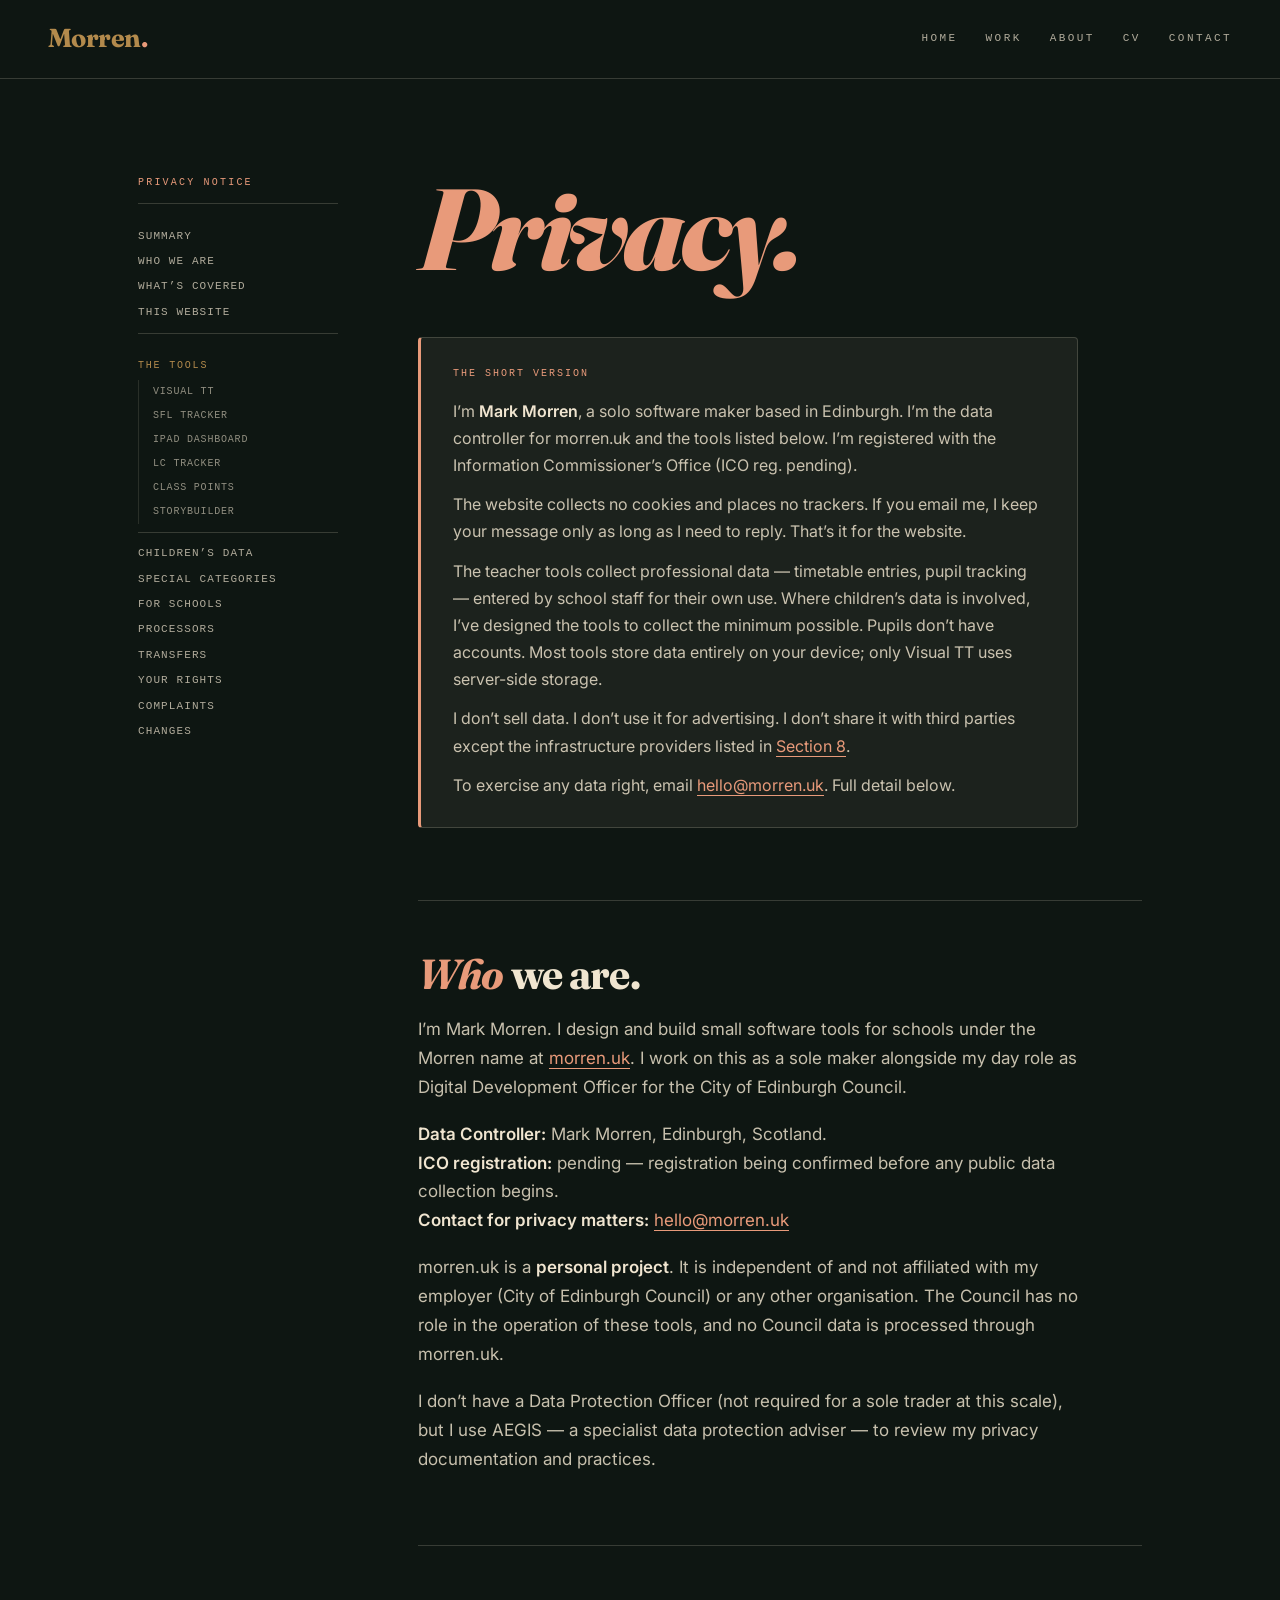
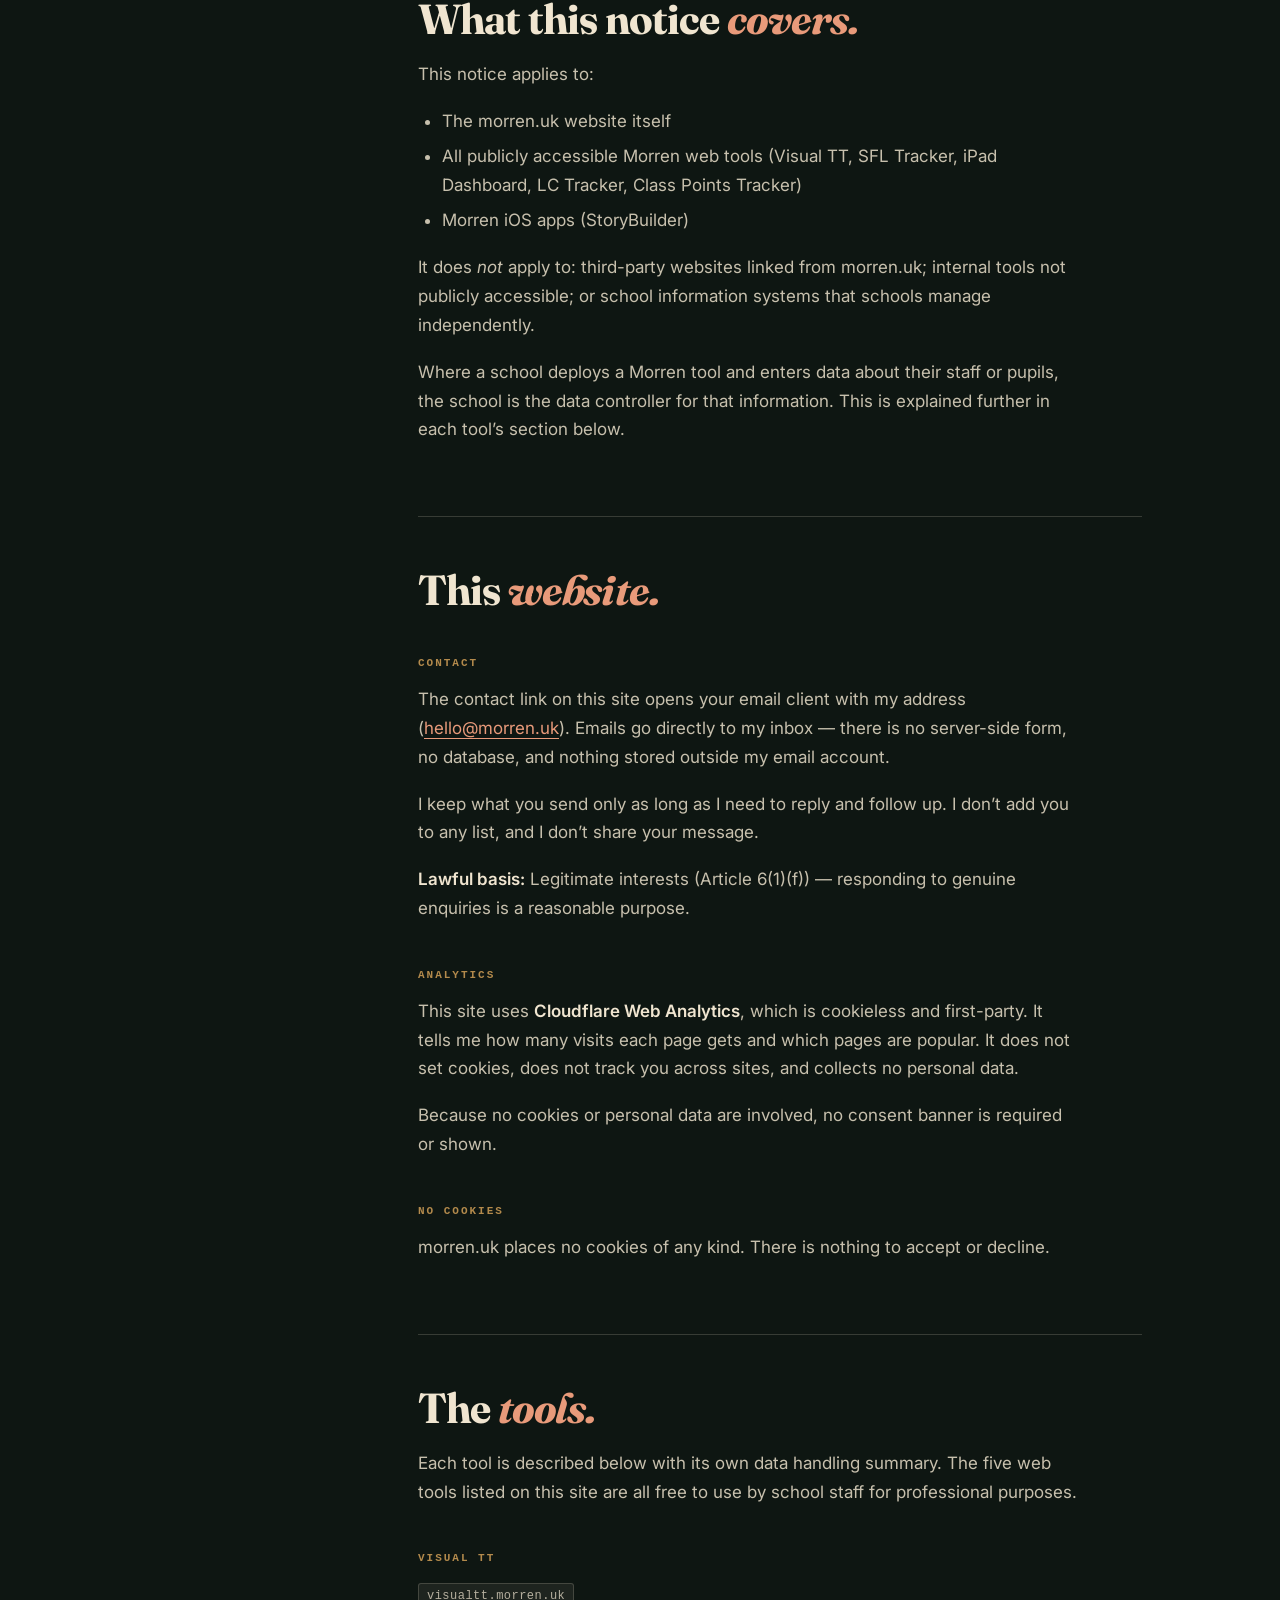
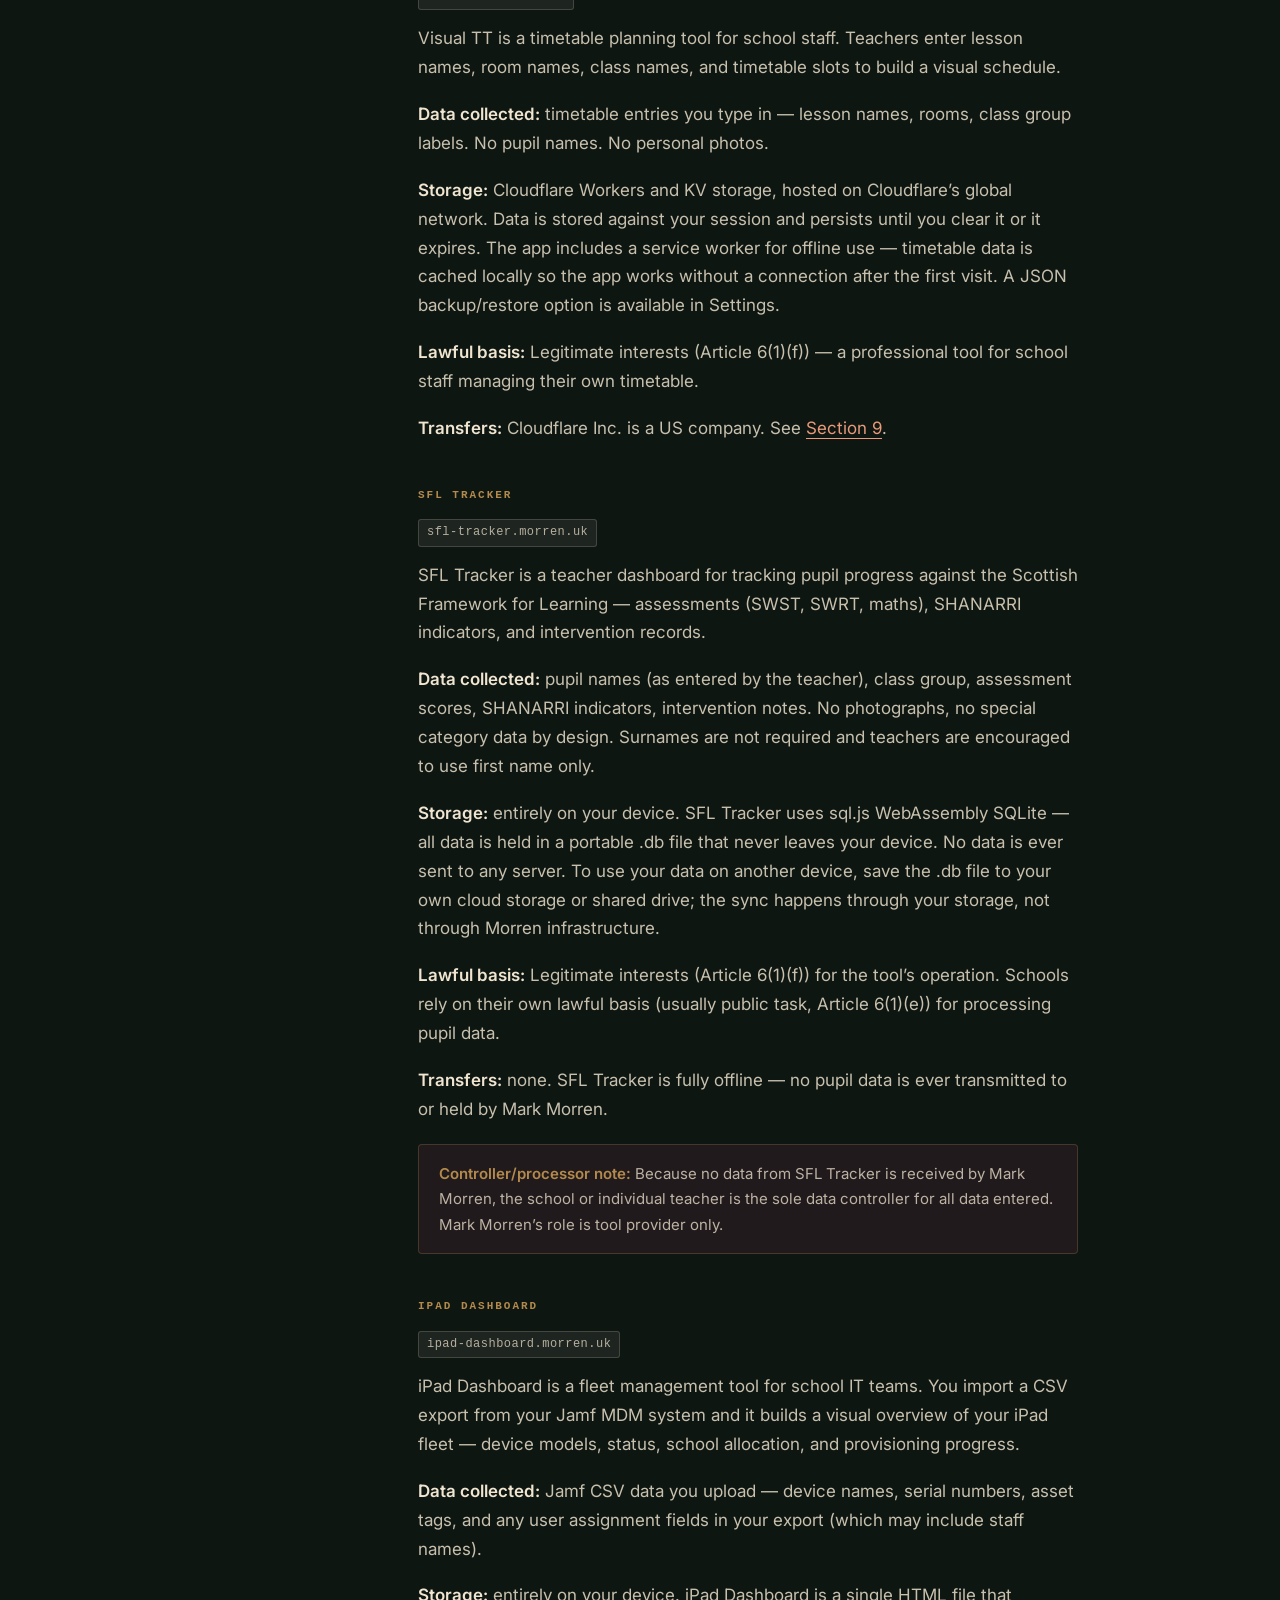
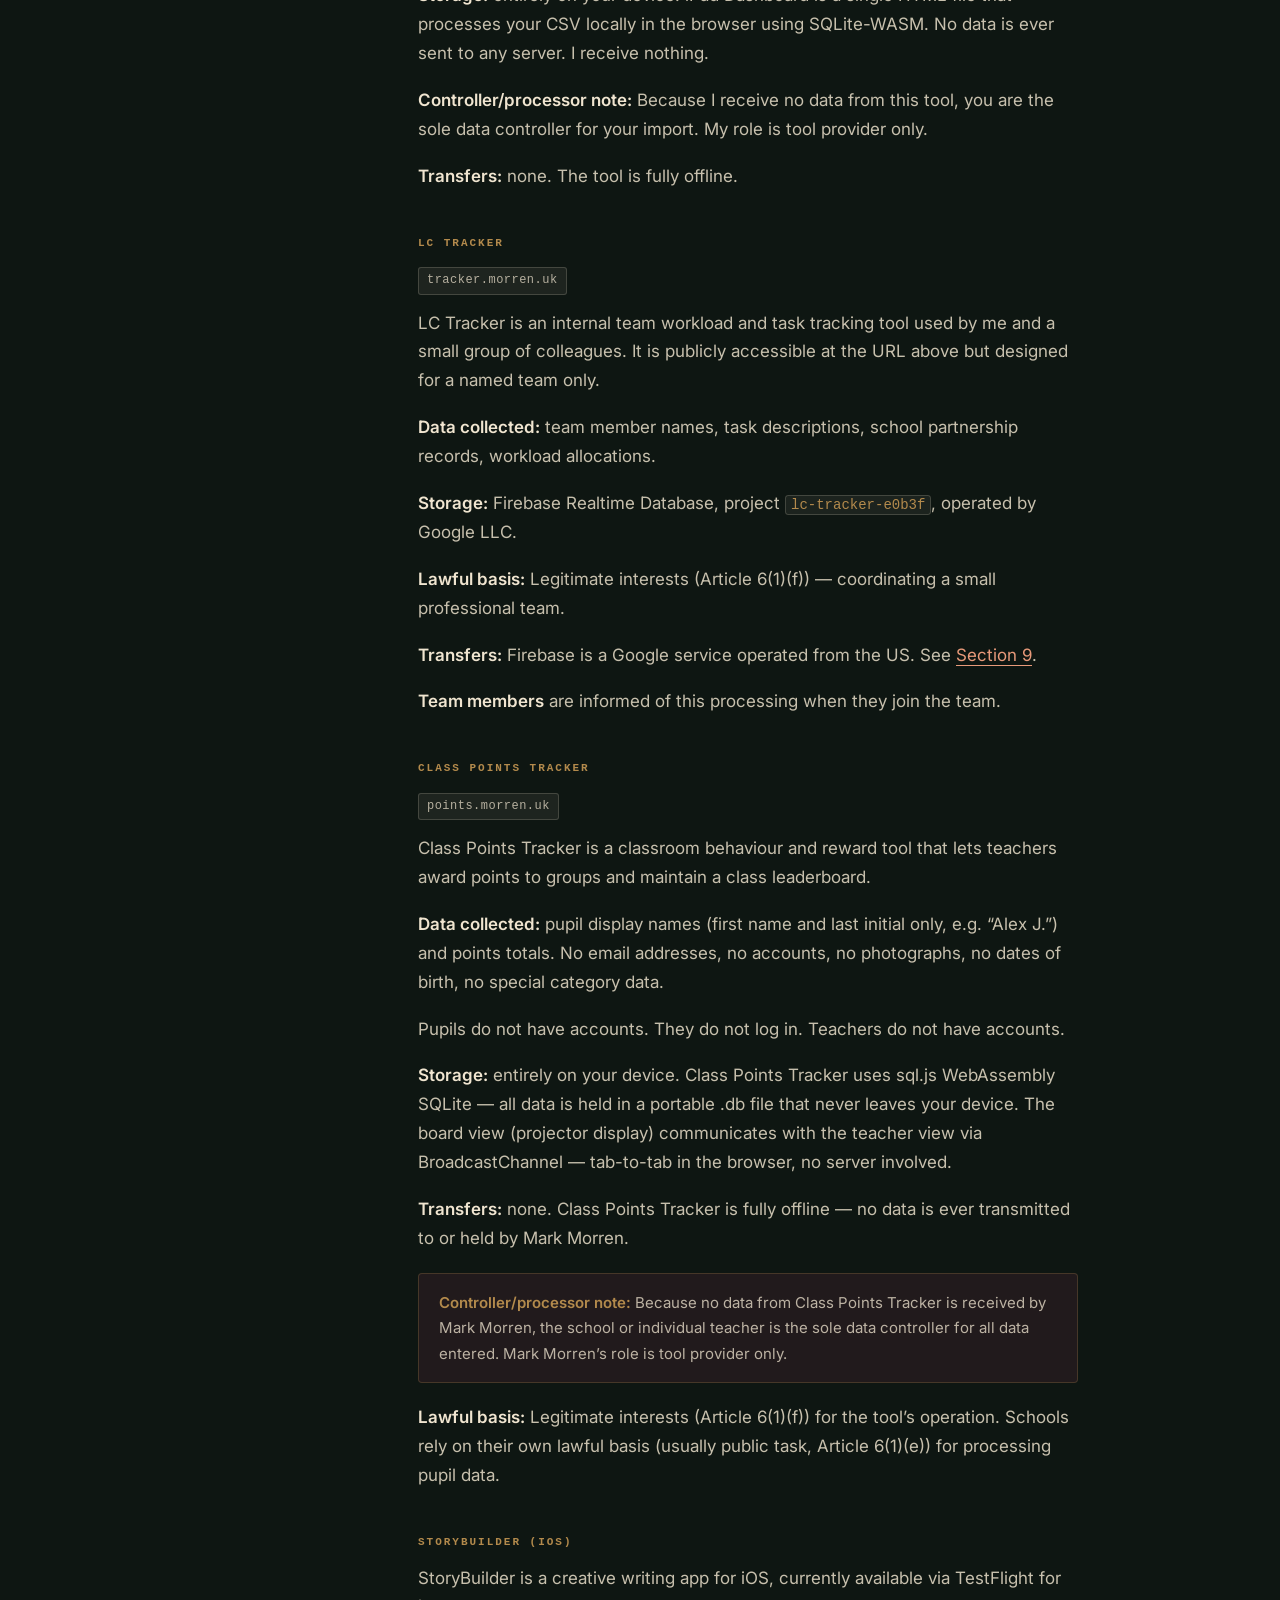
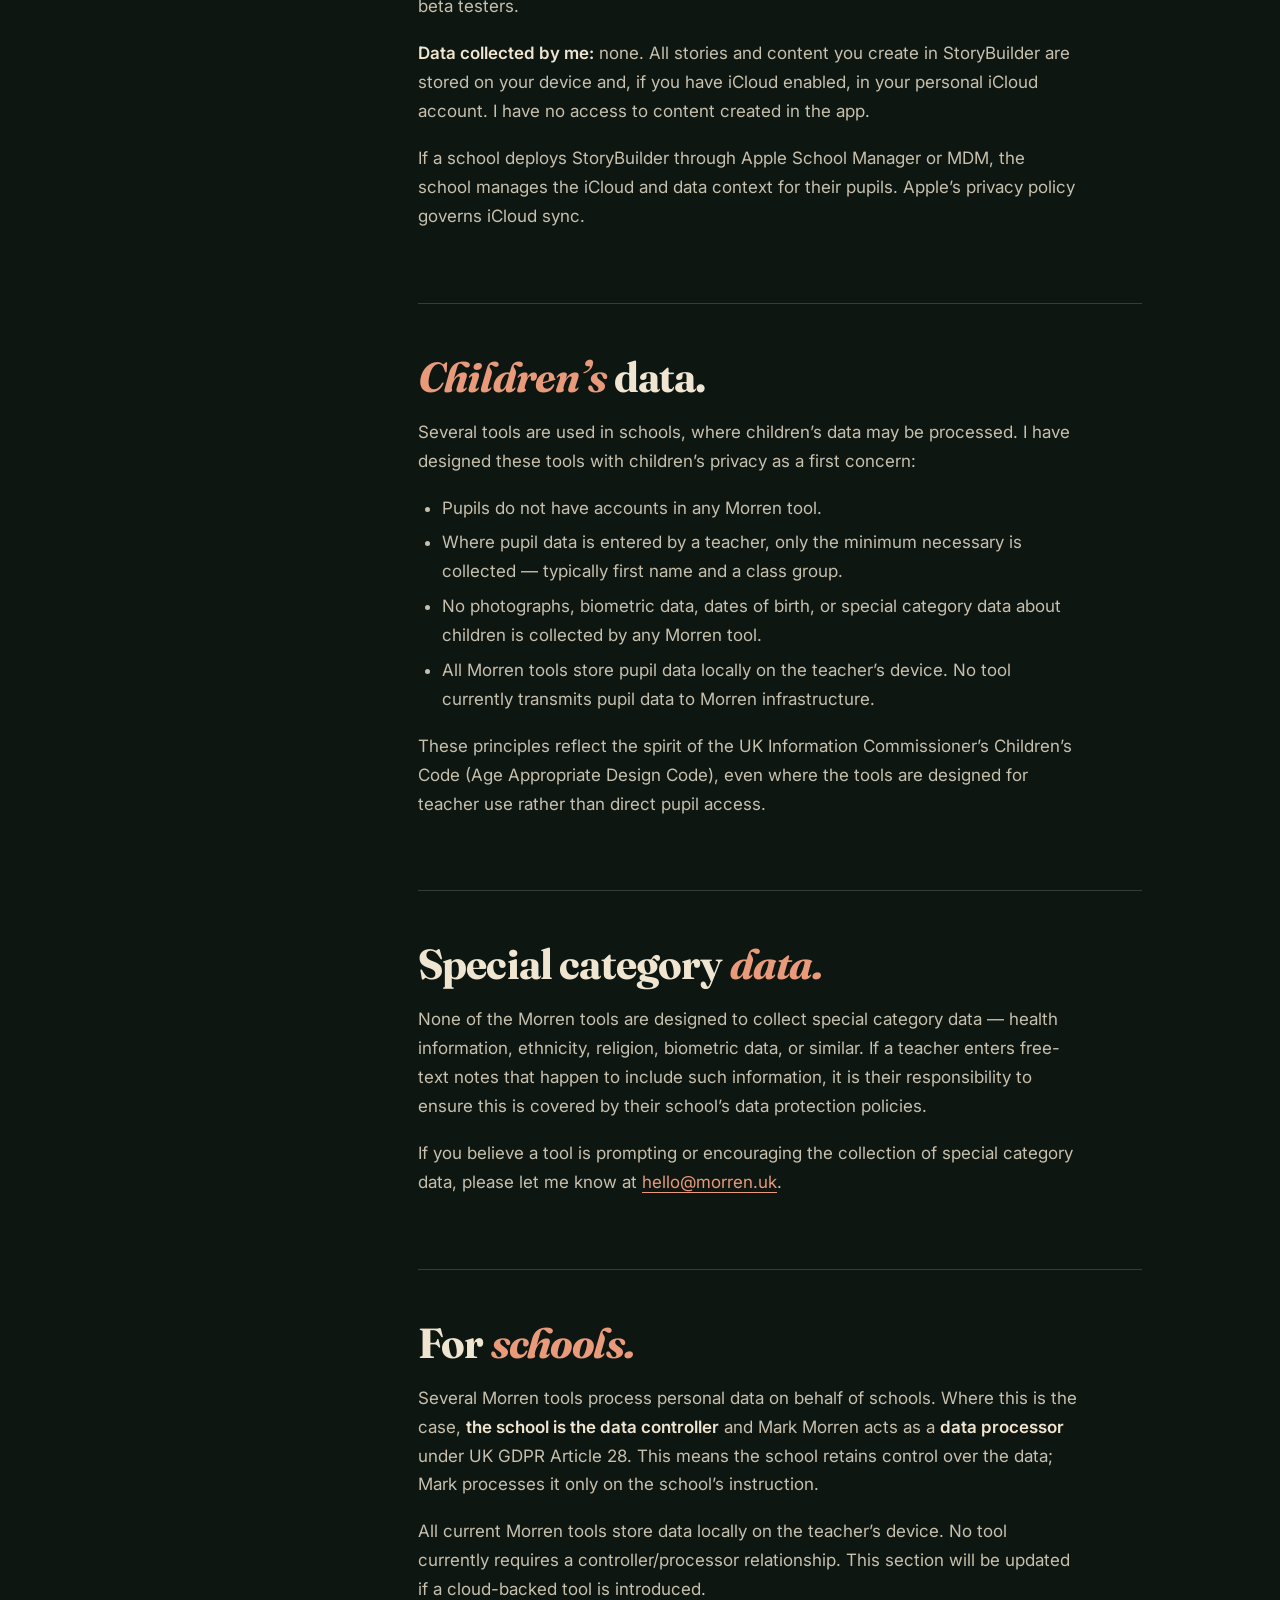
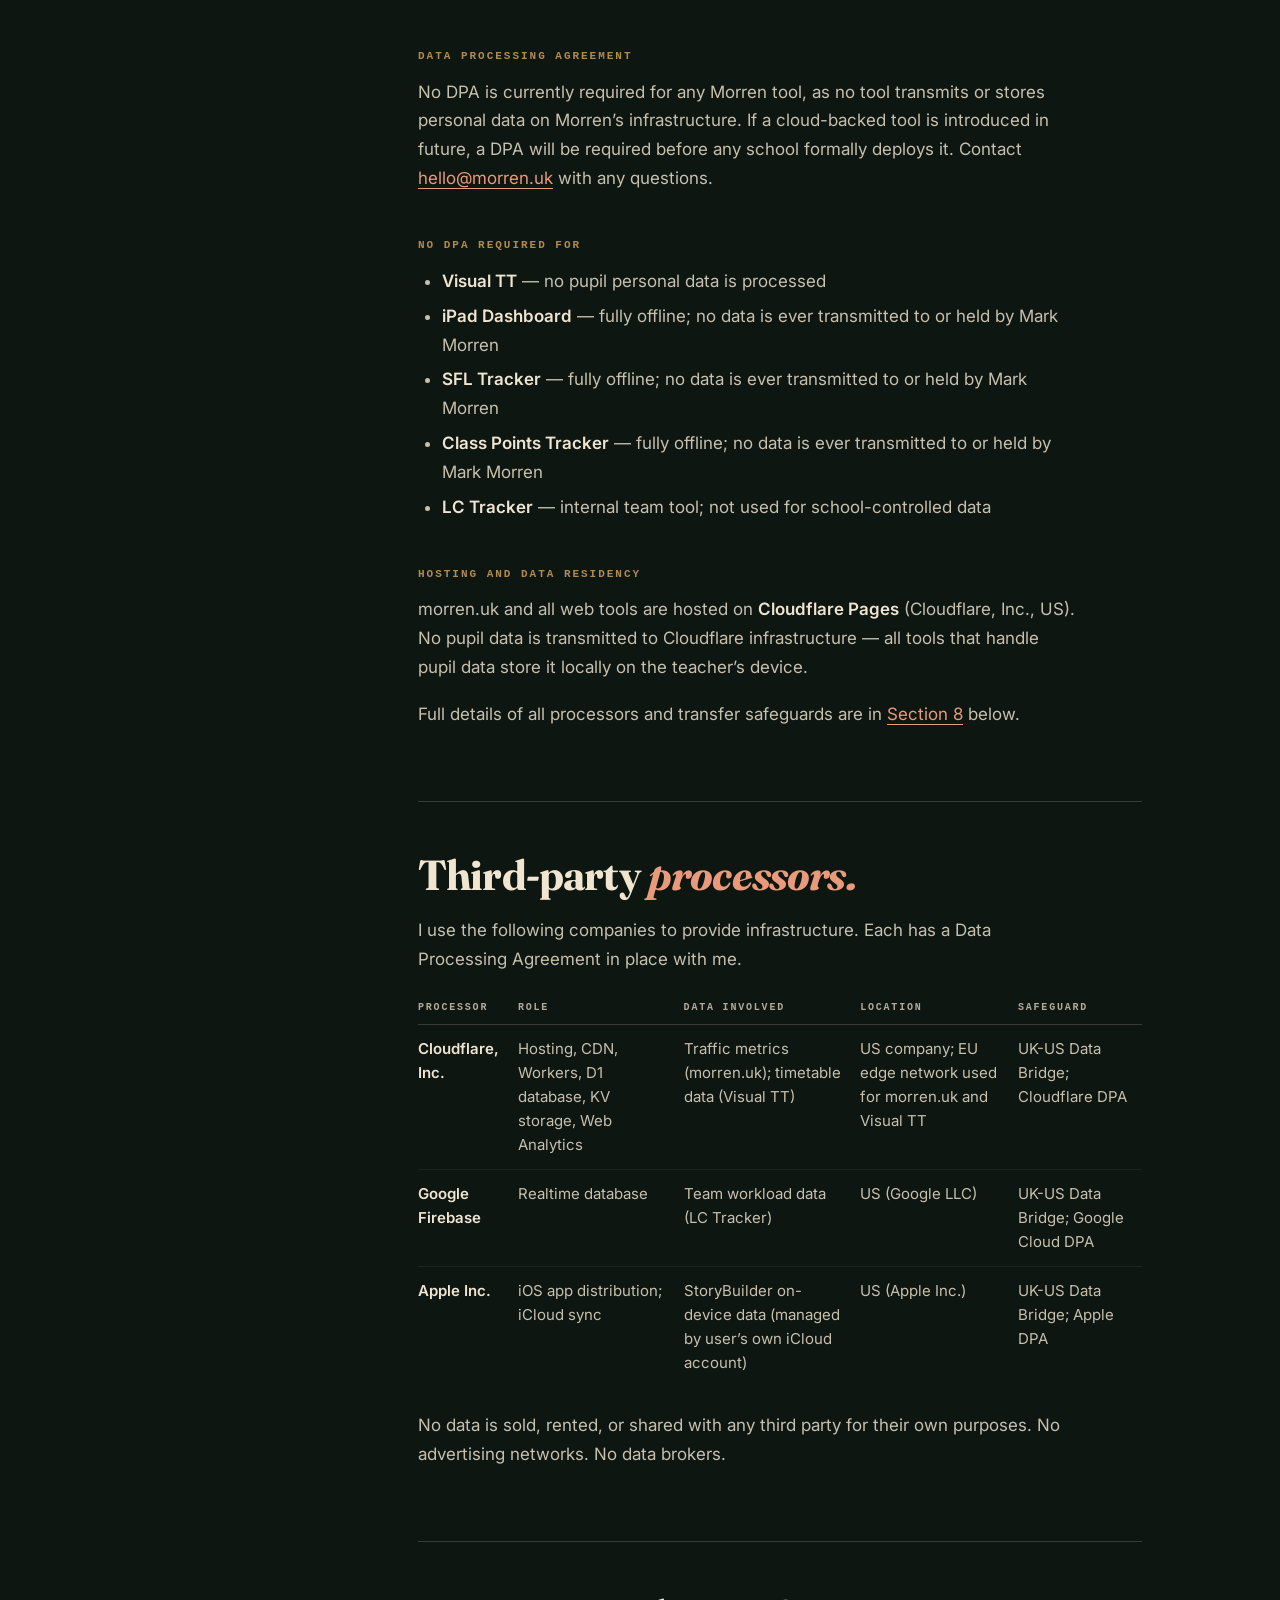
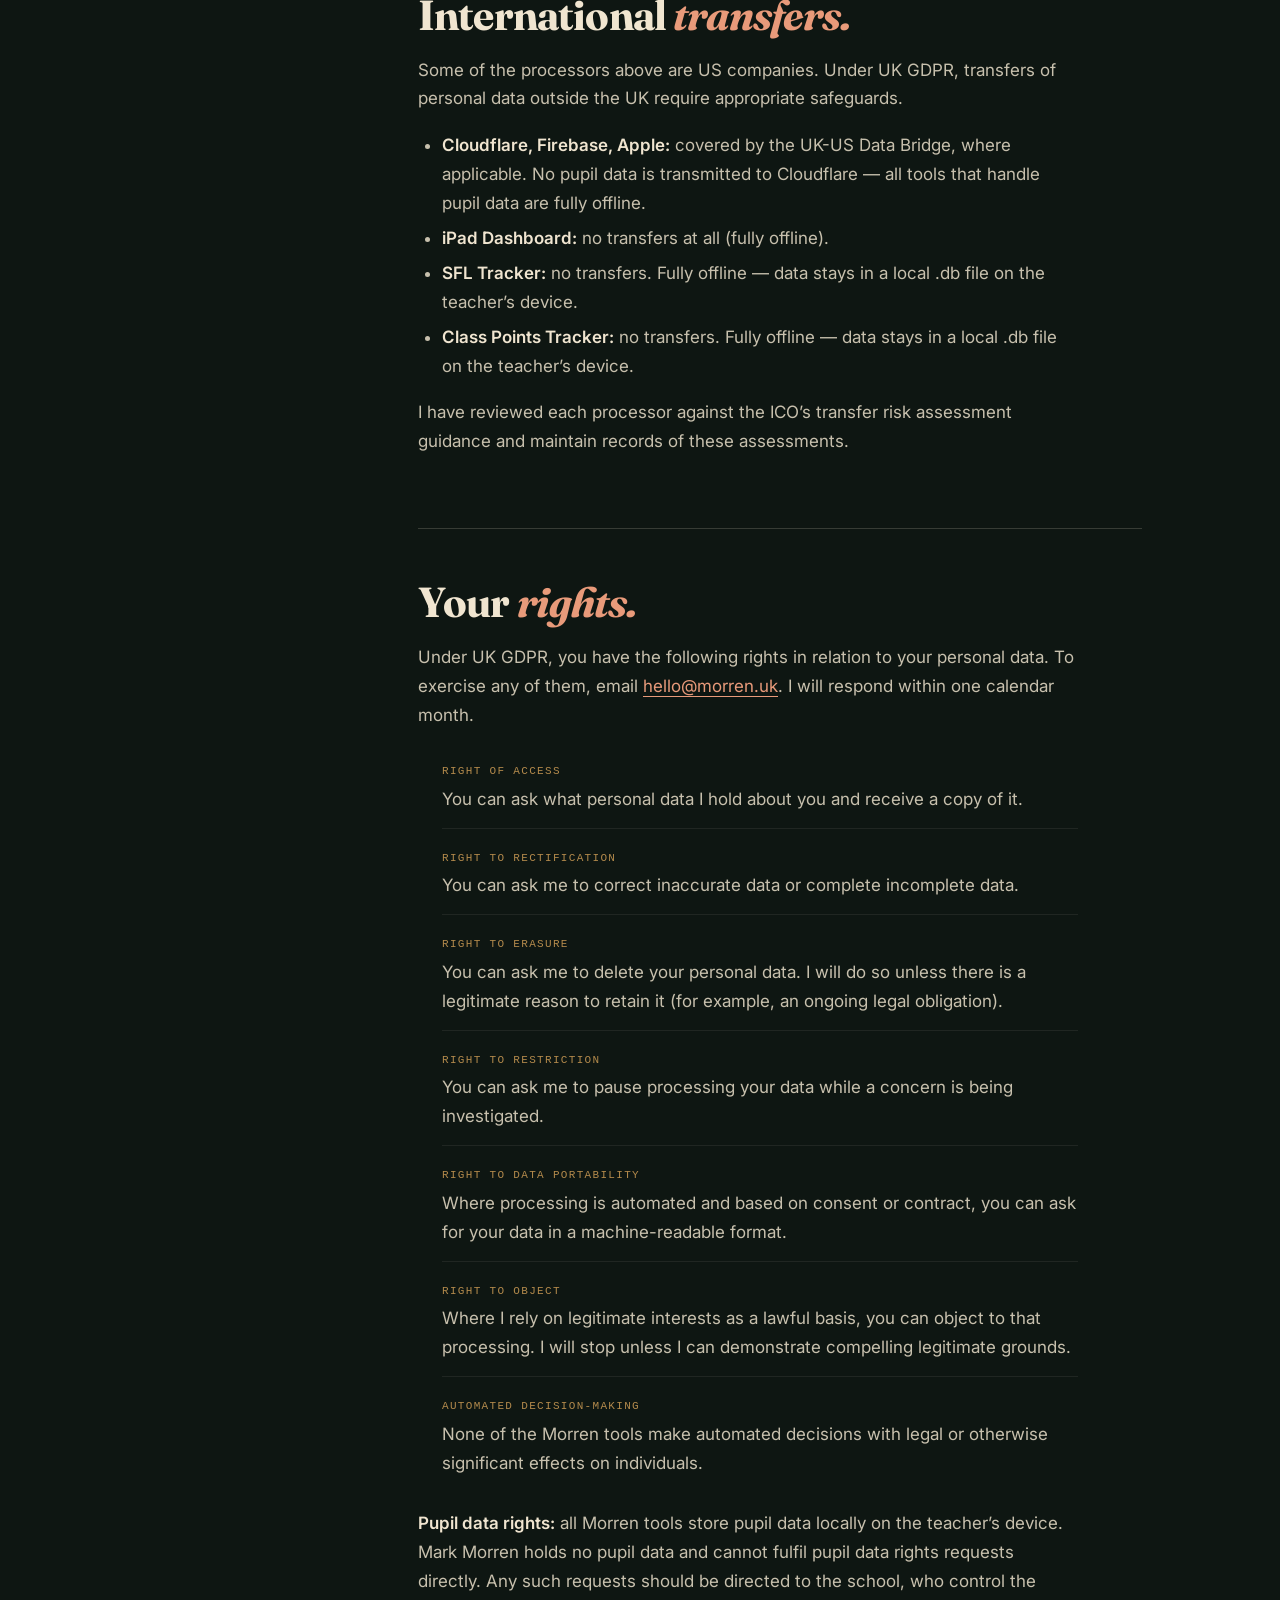
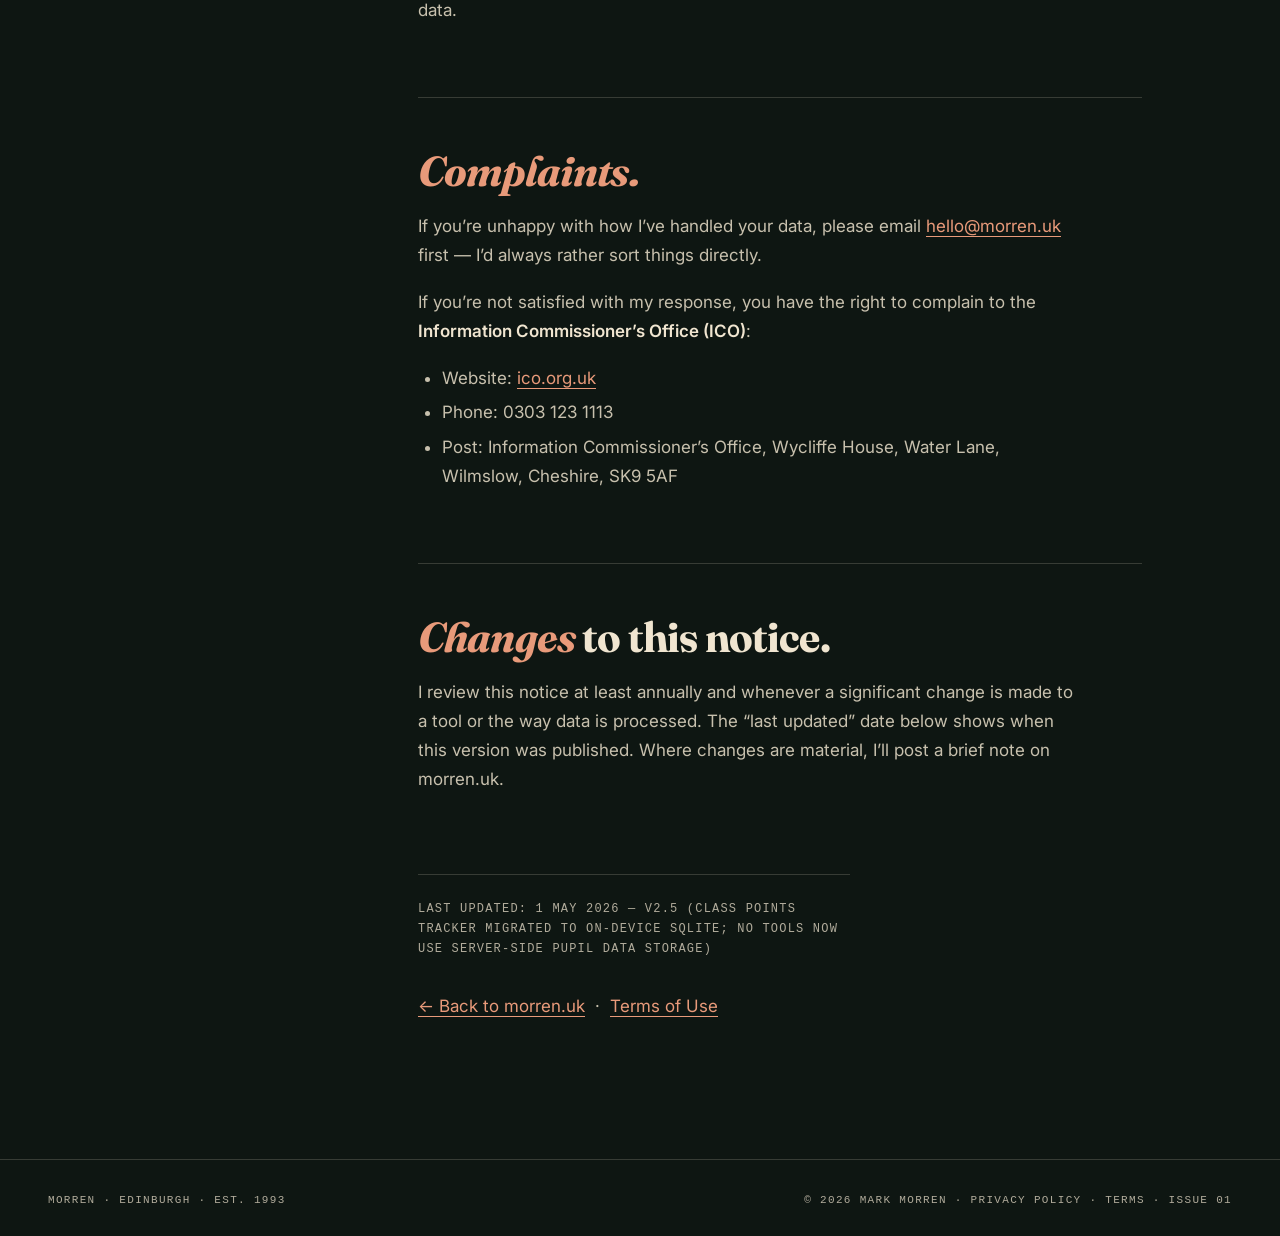
==== commit dde7eb54: "Remove platform-specific references from privacy notice (v2.5) Replace 'Macs', 'your machine', 'iClo" ====
--- a/privacy.html
+++ b/privacy.html
@@ -424,7 +424,7 @@
           <span class="tool-url">sfl-tracker.morren.uk</span>
           <p>SFL Tracker is a teacher dashboard for tracking pupil progress against the Scottish Framework for Learning &mdash; assessments (SWST, SWRT, maths), SHANARRI indicators, and intervention records.</p>
           <p><strong>Data collected:</strong> pupil names (as entered by the teacher), class group, assessment scores, SHANARRI indicators, intervention notes. No photographs, no special category data by design. Surnames are not required and teachers are encouraged to use first name only.</p>
-          <p><strong>Storage:</strong> entirely on your device. SFL Tracker uses sql.js WebAssembly SQLite &mdash; all data is held in a portable .db file that never leaves your machine. No data is ever sent to any server. To move data between Macs, save the .db file to iCloud Drive or SharePoint; the sync happens through your own cloud storage, not through Morren infrastructure.</p>
+          <p><strong>Storage:</strong> entirely on your device. SFL Tracker uses sql.js WebAssembly SQLite &mdash; all data is held in a portable .db file that never leaves your device. No data is ever sent to any server. To use your data on another device, save the .db file to your own cloud storage or shared drive; the sync happens through your storage, not through Morren infrastructure.</p>
 
           <p><strong>Lawful basis:</strong> Legitimate interests (Article 6(1)(f)) for the tool&rsquo;s operation. Schools rely on their own lawful basis (usually public task, Article 6(1)(e)) for processing pupil data.</p>
           <p><strong>Transfers:</strong> none. SFL Tracker is fully offline &mdash; no pupil data is ever transmitted to or held by Mark Morren.</p>
@@ -458,7 +458,7 @@
           <p>Class Points Tracker is a classroom behaviour and reward tool that lets teachers award points to groups and maintain a class leaderboard.</p>
           <p><strong>Data collected:</strong> pupil display names (first name and last initial only, e.g. &ldquo;Alex J.&rdquo;) and points totals. No email addresses, no accounts, no photographs, no dates of birth, no special category data.</p>
           <p>Pupils do not have accounts. They do not log in. Teachers do not have accounts.</p>
-          <p><strong>Storage:</strong> entirely on your device. Class Points Tracker uses sql.js WebAssembly SQLite &mdash; all data is held in a portable .db file that never leaves your machine. The board view (projector display) communicates with the teacher view via BroadcastChannel &mdash; tab-to-tab in the browser, no server involved.</p>
+          <p><strong>Storage:</strong> entirely on your device. Class Points Tracker uses sql.js WebAssembly SQLite &mdash; all data is held in a portable .db file that never leaves your device. The board view (projector display) communicates with the teacher view via BroadcastChannel &mdash; tab-to-tab in the browser, no server involved.</p>
           <p><strong>Transfers:</strong> none. Class Points Tracker is fully offline &mdash; no data is ever transmitted to or held by Mark Morren.</p>
 
           <div class="data-note">
